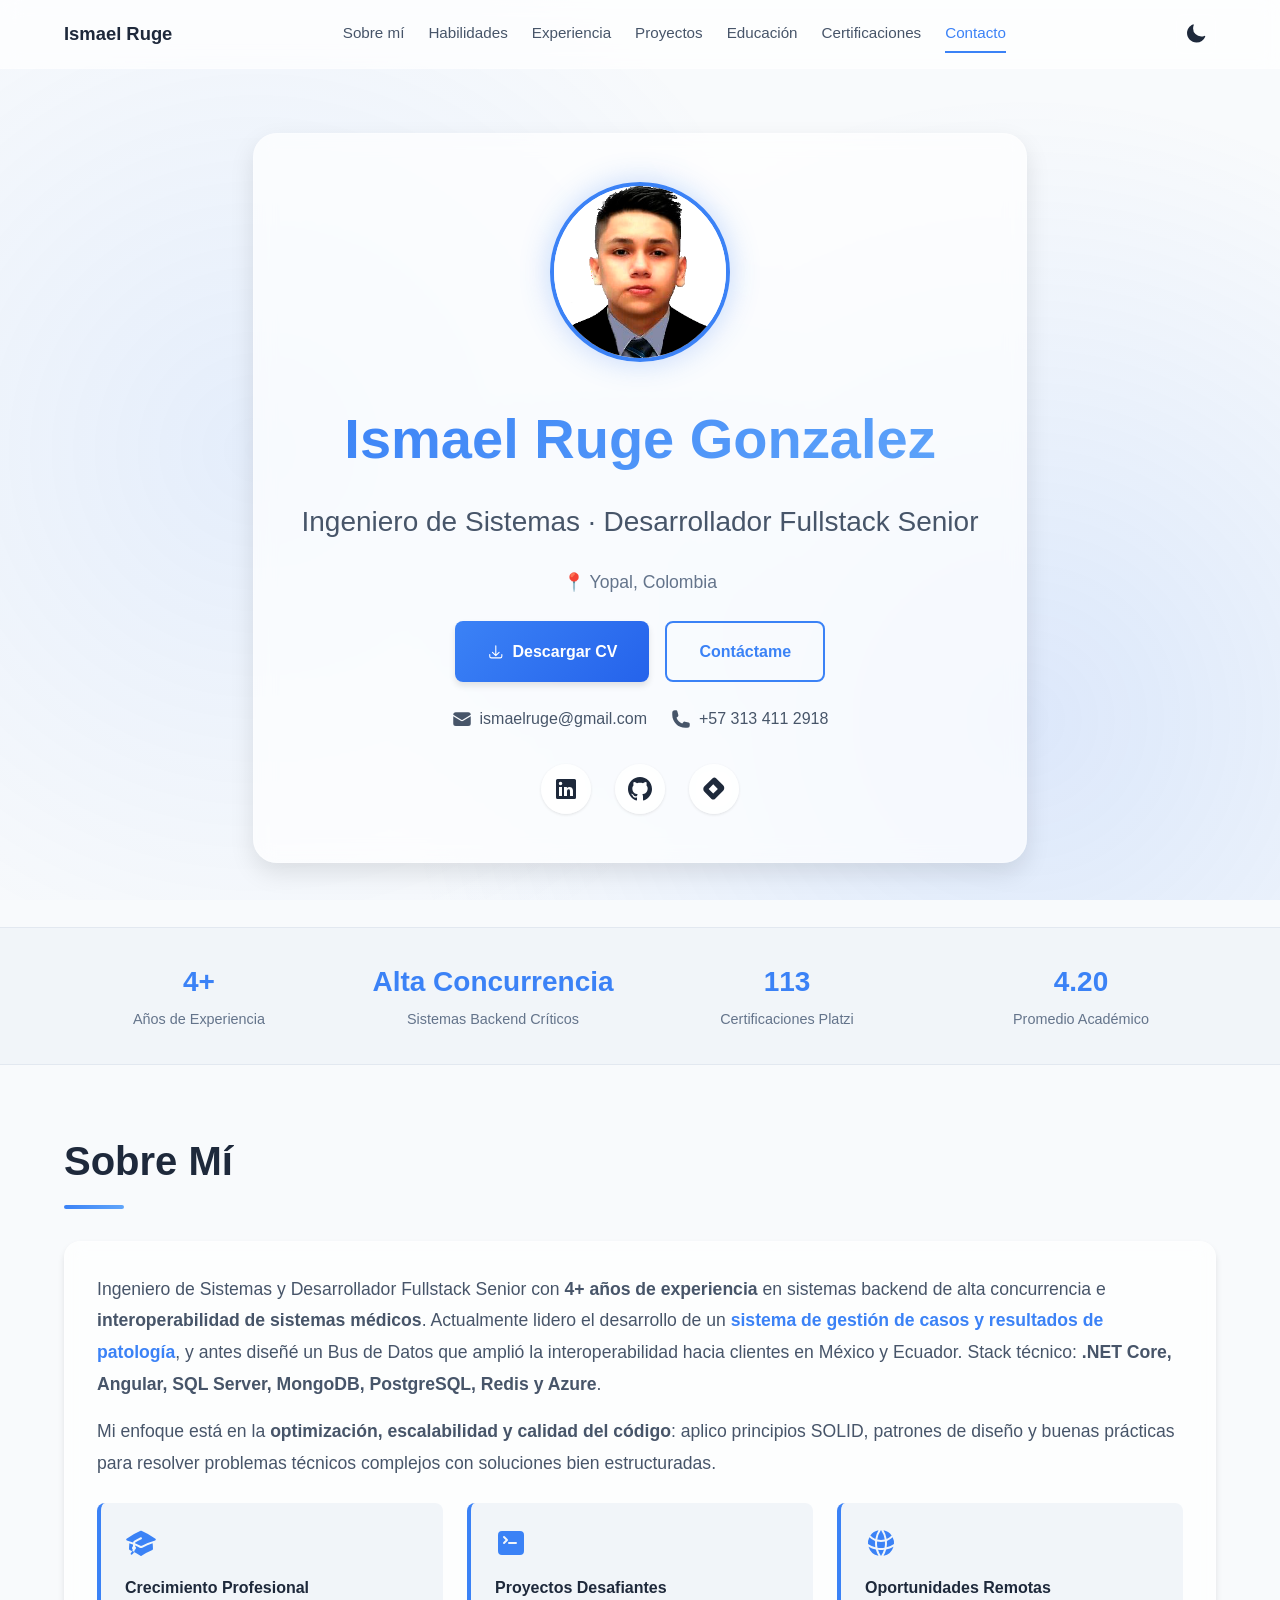
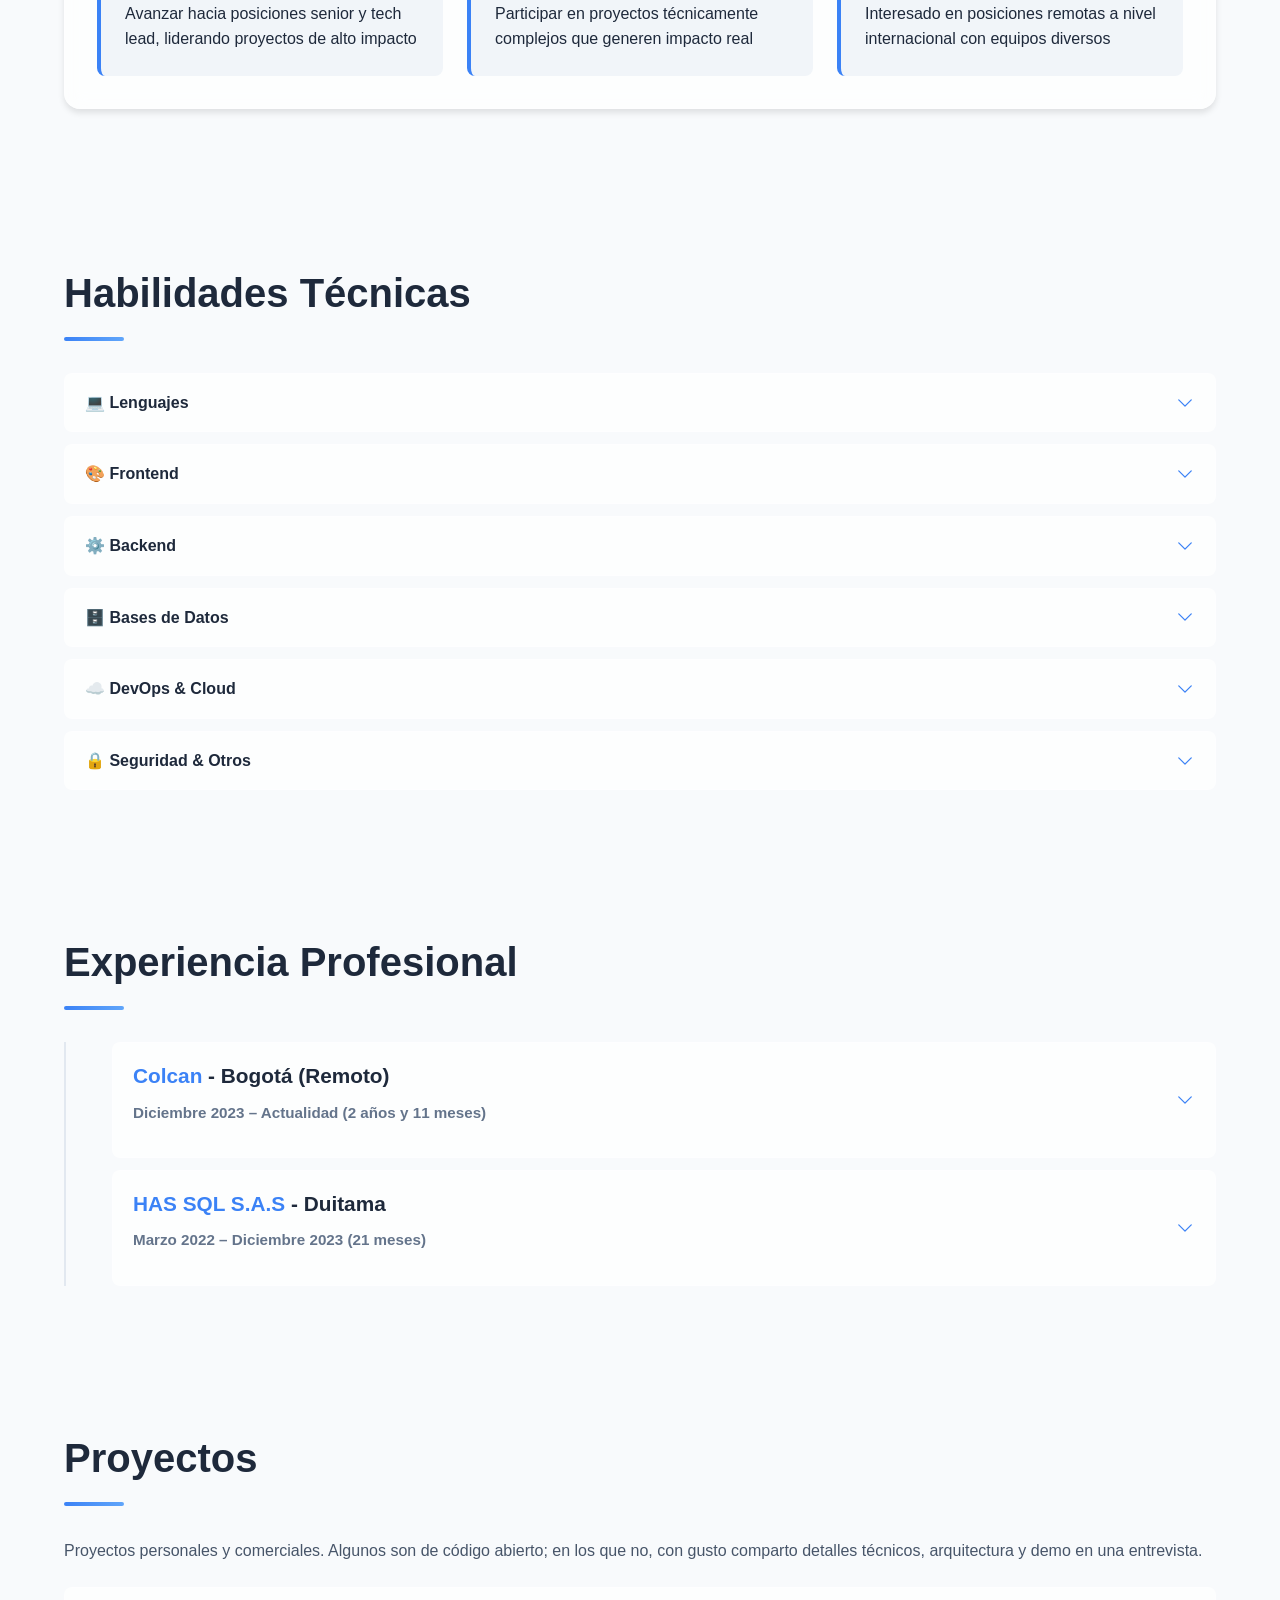
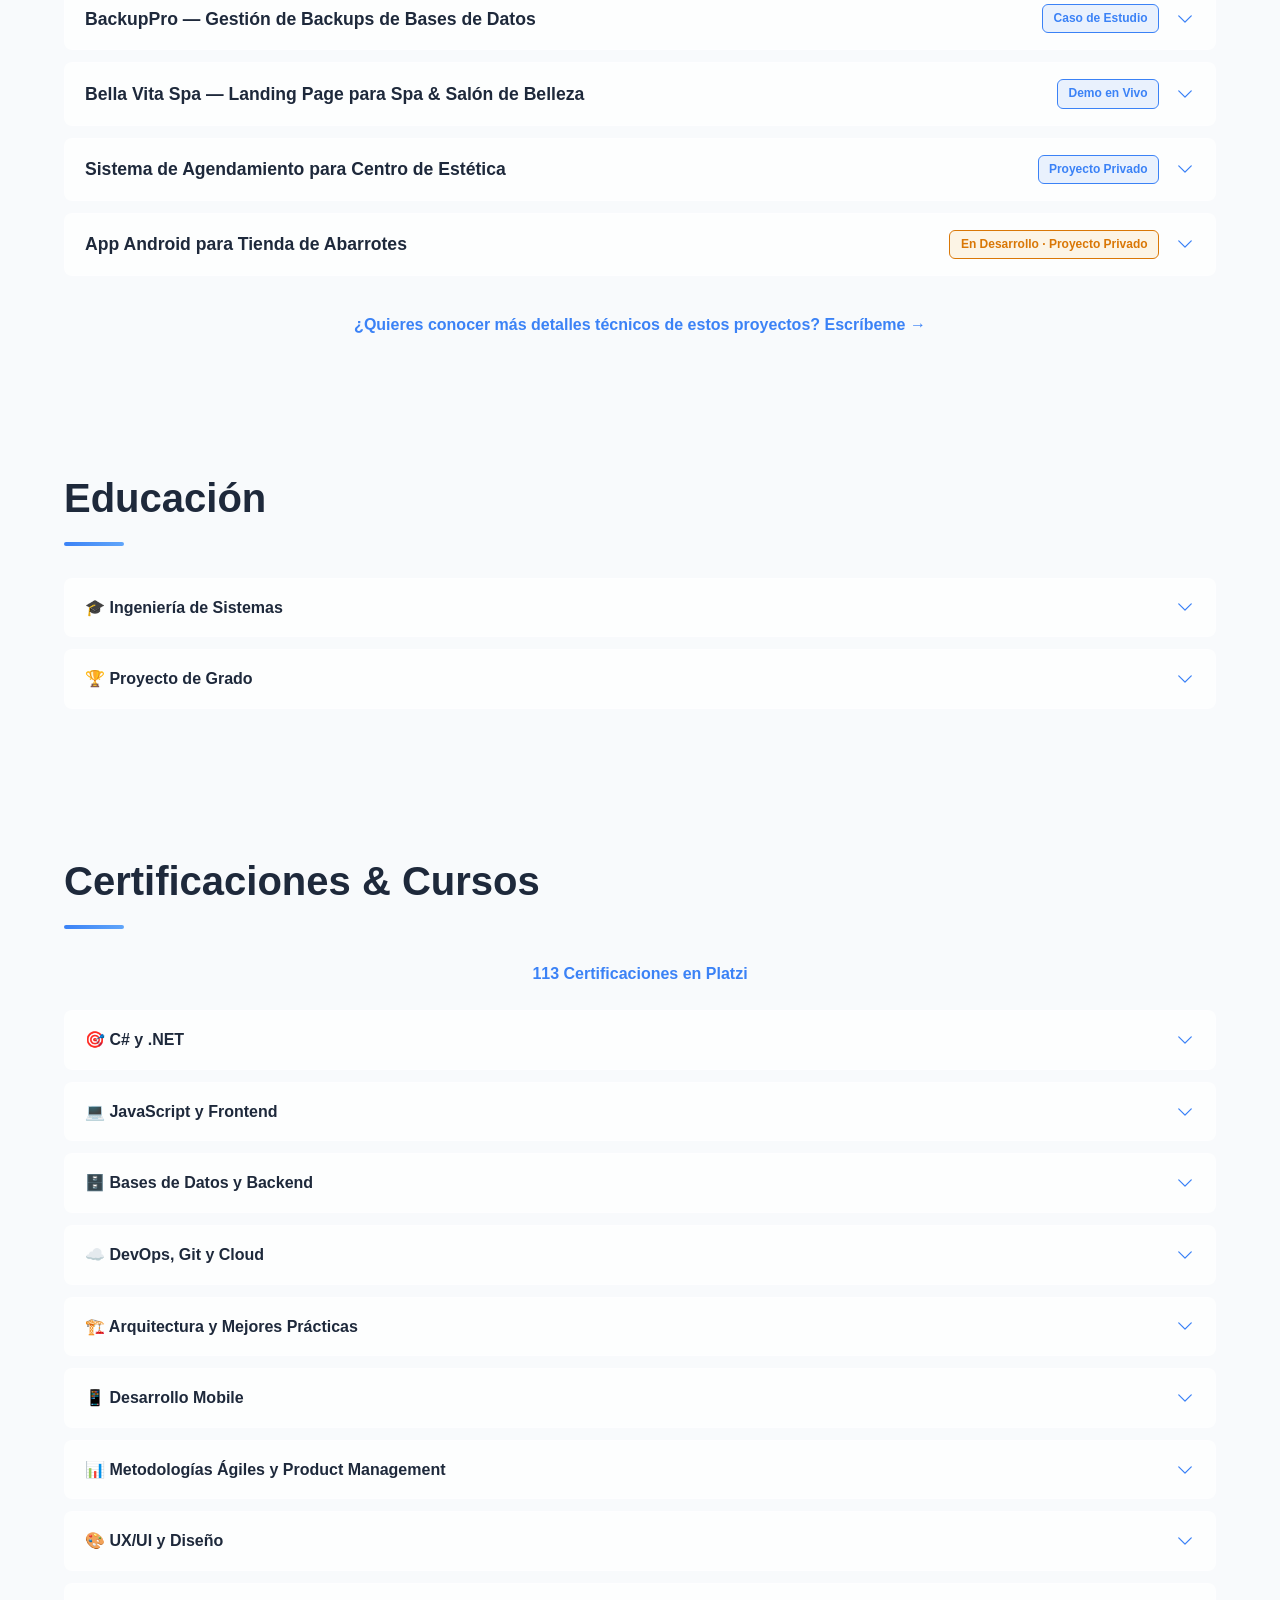
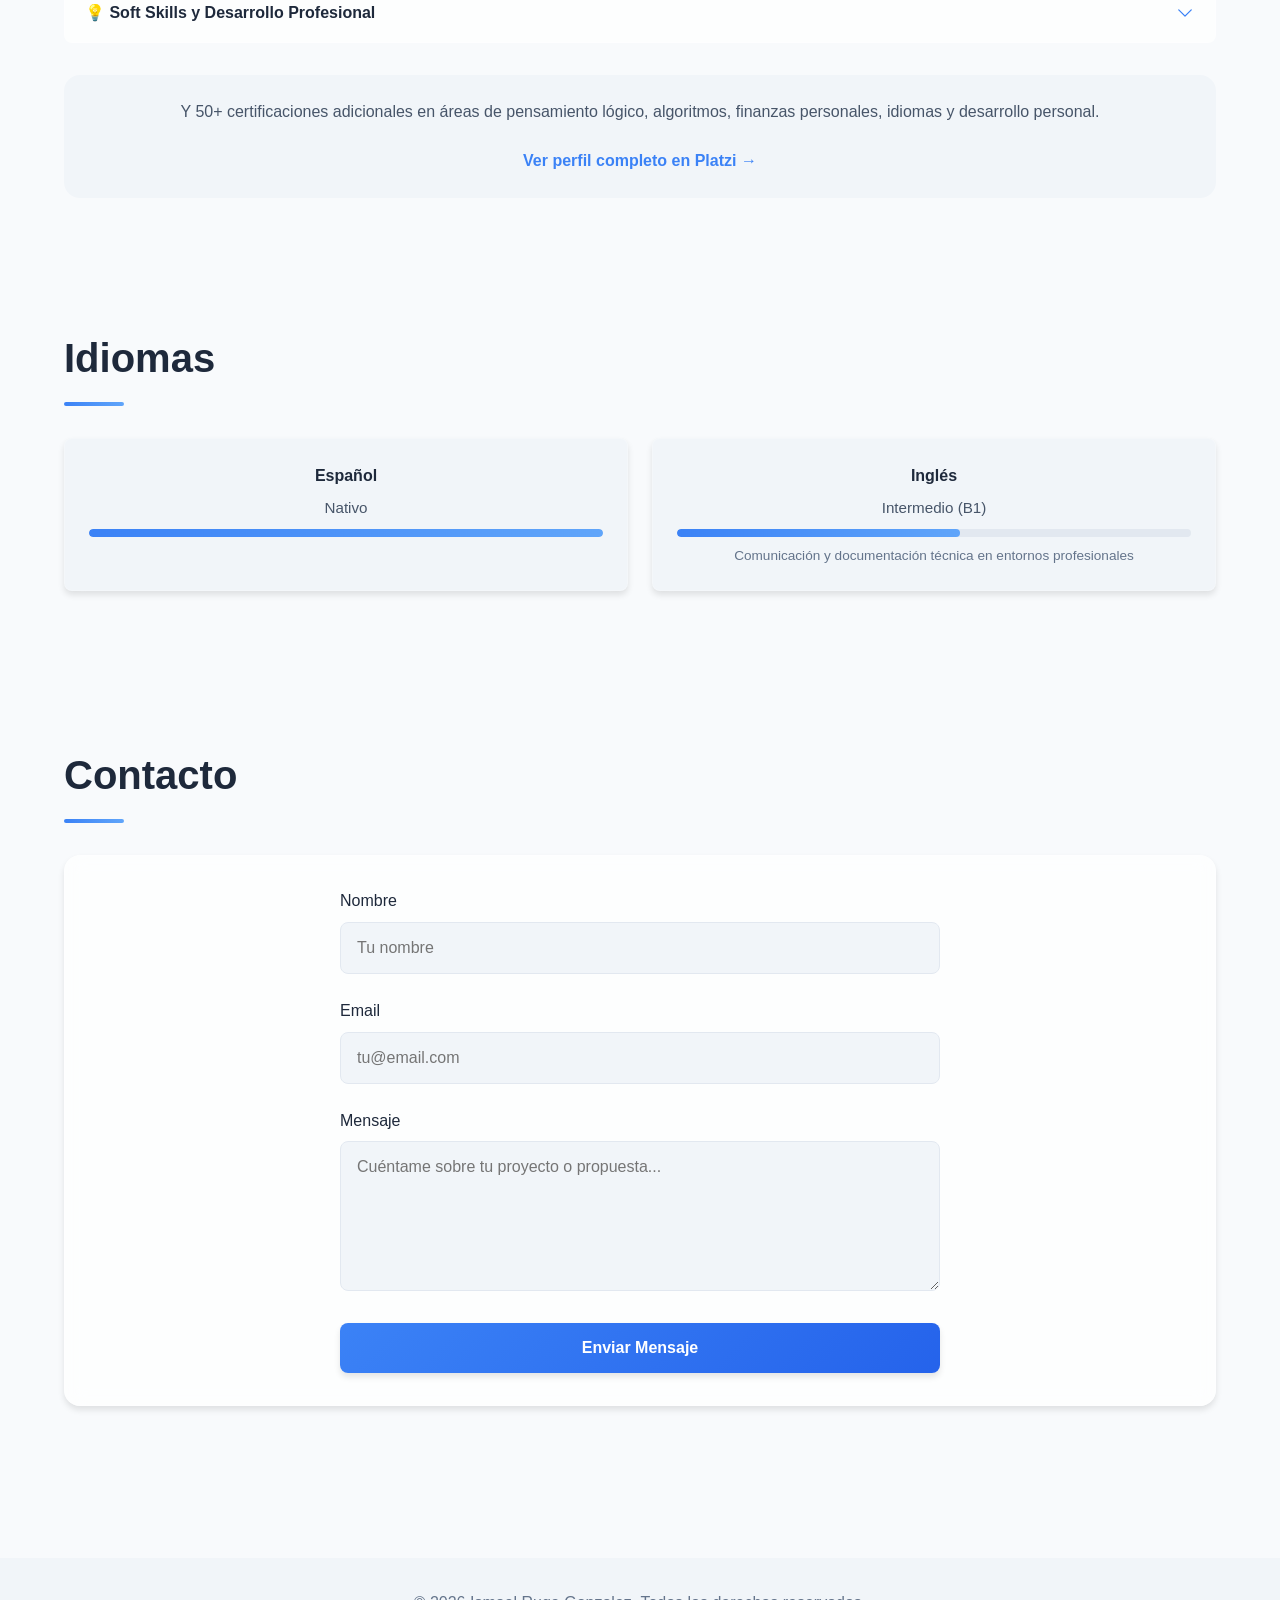
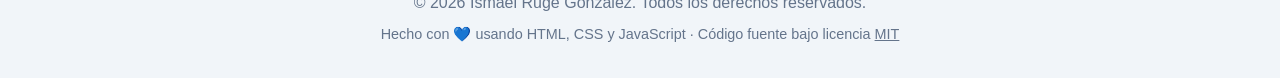
==== index.html @ 21d265a1 "Enlazar BackupPro con su repositorio público y su origen como proyecto de grado Agrega el enlace a c" ====
<!DOCTYPE html>
<html lang="es">
<head>
    <!-- Configuración básica -->
    <meta charset="UTF-8">
    <meta name="viewport" content="width=device-width, initial-scale=1.0">

    <!-- Título y SEO -->
    <title>Ismael Ruge Gonzalez | Ingeniero de Sistemas y Full Stack Senior</title>

    <meta name="description" content="Portafolio de Ismael Ruge Gonzalez, Ingeniero de Sistemas y desarrollador fullstack senior especializado en sistemas backend de alta concurrencia.">
    <meta name="keywords" content="Ismael Ruge, ingeniero de sistemas, desarrollador fullstack senior, backend senior, C#, .NET, Angular, Azure, React, Node.js, programador Colombia, desarrollador remoto">
    <meta name="author" content="Ismael Ruge Gonzalez">
    <meta name="robots" content="index, follow">
    <link rel="canonical" href="https://ismaelruge.github.io/">

    <!-- Open Graph (para redes sociales) -->
    <meta property="og:title" content="Ismael Ruge Gonzalez | Ingeniero de Sistemas y Full Stack Senior">
    <meta property="og:description" content="Portafolio de Ismael Ruge Gonzalez, Ingeniero de Sistemas y desarrollador fullstack senior especializado en sistemas backend de alta concurrencia.">
    <meta property="og:image" content="https://ismaelruge.github.io/assets/Images/Profile.png">
    <meta property="og:url" content="https://ismaelruge.github.io/">
    <meta property="og:type" content="website">
    <meta property="og:locale" content="es_CO">

    <!-- Twitter Card -->
    <meta name="twitter:card" content="summary_large_image">
    <meta name="twitter:title" content="Ismael Ruge Gonzalez | Ingeniero de Sistemas y Full Stack Senior">
    <meta name="twitter:description" content="Portafolio de Ismael Ruge Gonzalez, especializado en sistemas backend de alta concurrencia con .NET, Angular y Azure.">
    <meta name="twitter:image" content="https://ismaelruge.github.io/assets/Images/Profile.png">

    <!-- Favicon -->
    <link rel="icon" href="favicon.svg" type="image/svg+xml">

    <!-- Estilos -->
    <link rel="stylesheet" href="styles.css">

    <!-- Datos estructurados para buscadores -->
    <script type="application/ld+json">
    {
        "@context": "https://schema.org",
        "@type": "Person",
        "name": "Ismael Ruge Gonzalez",
        "jobTitle": "Desarrollador Fullstack Senior",
        "description": "Ingeniero de Sistemas y desarrollador fullstack senior especializado en sistemas backend de alta concurrencia, interoperabilidad de sistemas médicos, .NET, Angular y Azure.",
        "url": "https://ismaelruge.github.io/",
        "image": "https://ismaelruge.github.io/assets/Images/Profile.png",
        "email": "mailto:ismaelruge@gmail.com",
        "telephone": "+57-313-411-2918",
        "address": {
            "@type": "PostalAddress",
            "addressLocality": "Yopal",
            "addressCountry": "CO"
        },
        "alumniOf": {
            "@type": "CollegeOrUniversity",
            "name": "Uniremington"
        },
        "sameAs": [
            "https://www.linkedin.com/in/ismaelruge",
            "https://github.com/ismaelruge",
            "https://platzi.com/p/ismaelruge/"
        ],
        "knowsAbout": ["C#", ".NET Core", "Angular", "Azure", "SQL Server", "MongoDB", "PostgreSQL", "Redis", "JavaScript", "TypeScript", "React", "Node.js"]
    }
    </script>
</head>
<body>
    <a href="#main-content" class="skip-link">Saltar al contenido principal</a>

    <!-- Navegación -->
    <nav class="navbar" id="navbar">
        <div class="nav-container">
            <a href="#hero" class="nav-brand">Ismael Ruge</a>

            <div class="nav-menu" id="nav-menu">
                <a href="#about" class="nav-link">Sobre mí</a>
                <a href="#skills" class="nav-link">Habilidades</a>
                <a href="#experience" class="nav-link">Experiencia</a>
                <a href="#projects" class="nav-link">Proyectos</a>
                <a href="#education" class="nav-link">Educación</a>
                <a href="#certifications" class="nav-link">Certificaciones</a>
                <a href="#contact" class="nav-link">Contacto</a>
            </div>

            <div class="nav-actions">
                <!-- Toggle de Tema Claro/Oscuro -->
                <button id="theme-toggle" class="theme-toggle" aria-label="Cambiar tema">
                    <svg id="sun-icon" xmlns="http://www.w3.org/2000/svg" viewBox="0 0 24 24" fill="currentColor">
                        <path d="M12 2.25a.75.75 0 01.75.75v2.25a.75.75 0 01-1.5 0V3a.75.75 0 01.75-.75zM7.5 12a4.5 4.5 0 119 0 4.5 4.5 0 01-9 0zM18.894 6.166a.75.75 0 00-1.06-1.06l-1.591 1.59a.75.75 0 101.06 1.061l1.591-1.59zM21.75 12a.75.75 0 01-.75.75h-2.25a.75.75 0 010-1.5H21a.75.75 0 01.75.75zM17.834 18.894a.75.75 0 001.06-1.06l-1.59-1.591a.75.75 0 10-1.061 1.06l1.59 1.591zM12 18a.75.75 0 01.75.75V21a.75.75 0 01-1.5 0v-2.25A.75.75 0 0112 18zM7.758 17.303a.75.75 0 00-1.061-1.06l-1.591 1.59a.75.75 0 001.06 1.061l1.591-1.59zM6 12a.75.75 0 01-.75.75H3a.75.75 0 010-1.5h2.25A.75.75 0 016 12zM6.697 7.757a.75.75 0 001.06-1.06l-1.59-1.591a.75.75 0 00-1.061 1.06l1.59 1.591z" />
                    </svg>
                    <svg id="moon-icon" xmlns="http://www.w3.org/2000/svg" viewBox="0 0 24 24" fill="currentColor" style="display: none;">
                        <path fill-rule="evenodd" d="M9.528 1.718a.75.75 0 01.162.819A8.97 8.97 0 009 6a9 9 0 009 9 8.97 8.97 0 003.463-.69.75.75 0 01.981.98 10.503 10.503 0 01-9.694 6.46c-5.799 0-10.5-4.701-10.5-10.5 0-4.368 2.667-8.112 6.46-9.694a.75.75 0 01.818.162z" clip-rule="evenodd" />
                    </svg>
                </button>

                <button id="nav-toggle" class="nav-toggle" aria-label="Abrir menú" aria-expanded="false" aria-controls="nav-menu">
                    <span></span><span></span><span></span>
                </button>
            </div>
        </div>
    </nav>

    <main id="main-content">
    <!-- Hero Section -->
    <section class="hero" id="hero">
        <div class="hero-content">
            <img src="assets/Images/Profile.png" alt="Ismael Ruge Gonzalez" class="profile-image">
            <h1>Ismael Ruge Gonzalez</h1>
            <p class="subtitle">Ingeniero de Sistemas · Desarrollador Fullstack Senior</p>
            <p class="location">📍 Yopal, Colombia</p>

            <div class="hero-cta">
                <a href="assets/CV-IsmaelRuge.pdf" download class="btn btn-primary">
                    <svg xmlns="http://www.w3.org/2000/svg" viewBox="0 0 24 24" fill="currentColor">
                        <path d="M12 3a.75.75 0 01.75.75v11.69l3.22-3.22a.75.75 0 111.06 1.06l-4.5 4.5a.75.75 0 01-1.06 0l-4.5-4.5a.75.75 0 111.06-1.06l3.22 3.22V3.75A.75.75 0 0112 3zM3.75 15a.75.75 0 01.75.75v2.25a1.5 1.5 0 001.5 1.5h12a1.5 1.5 0 001.5-1.5v-2.25a.75.75 0 011.5 0v2.25a3 3 0 01-3 3h-12a3 3 0 01-3-3v-2.25a.75.75 0 01.75-.75z" />
                    </svg>
                    Descargar CV
                </a>
                <a href="#contact" class="btn btn-outline">Contáctame</a>
            </div>

            <div class="contact-info">
                <a href="mailto:ismaelruge@gmail.com" class="contact-item">
                    <svg xmlns="http://www.w3.org/2000/svg" viewBox="0 0 24 24" fill="currentColor">
                        <path d="M1.5 8.67v8.58a3 3 0 003 3h15a3 3 0 003-3V8.67l-8.928 5.493a3 3 0 01-3.144 0L1.5 8.67z" />
                        <path d="M22.5 6.908V6.75a3 3 0 00-3-3h-15a3 3 0 00-3 3v.158l9.714 5.978a1.5 1.5 0 001.572 0L22.5 6.908z" />
                    </svg>
                    ismaelruge@gmail.com
                </a>
                <a href="tel:+573134112918" class="contact-item">
                    <svg xmlns="http://www.w3.org/2000/svg" viewBox="0 0 24 24" fill="currentColor">
                        <path fill-rule="evenodd" d="M1.5 4.5a3 3 0 013-3h1.372c.86 0 1.61.586 1.819 1.42l1.105 4.423a1.875 1.875 0 01-.694 1.955l-1.293.97c-.135.101-.164.249-.126.352a11.285 11.285 0 006.697 6.697c.103.038.25.009.352-.126l.97-1.293a1.875 1.875 0 011.955-.694l4.423 1.105c.834.209 1.42.959 1.42 1.82V19.5a3 3 0 01-3 3h-2.25C8.552 22.5 1.5 15.448 1.5 6.75V4.5z" clip-rule="evenodd" />
                    </svg>
                    +57 313 411 2918
                </a>
            </div>

            <div class="social-links">
                <a href="https://www.linkedin.com/in/ismaelruge" target="_blank" rel="noopener noreferrer" class="social-link" aria-label="LinkedIn">
                    <svg xmlns="http://www.w3.org/2000/svg" viewBox="0 0 24 24" fill="currentColor">
                        <path d="M20.5 2h-17A1.5 1.5 0 002 3.5v17A1.5 1.5 0 003.5 22h17a1.5 1.5 0 001.5-1.5v-17A1.5 1.5 0 0020.5 2zM8 19H5v-9h3zM6.5 8.25A1.75 1.75 0 118.3 6.5a1.78 1.78 0 01-1.8 1.75zM19 19h-3v-4.74c0-1.42-.6-1.93-1.38-1.93A1.74 1.74 0 0013 14.19a.66.66 0 000 .14V19h-3v-9h2.9v1.3a3.11 3.11 0 012.7-1.4c1.55 0 3.36.86 3.36 3.66z"/>
                    </svg>
                </a>
                <a href="https://github.com/ismaelruge" target="_blank" rel="noopener noreferrer" class="social-link" aria-label="GitHub">
                    <svg xmlns="http://www.w3.org/2000/svg" viewBox="0 0 24 24" fill="currentColor">
                        <path d="M12 0c-6.626 0-12 5.373-12 12 0 5.302 3.438 9.8 8.207 11.387.599.111.793-.261.793-.577v-2.234c-3.338.726-4.033-1.416-4.033-1.416-.546-1.387-1.333-1.756-1.333-1.756-1.089-.745.083-.729.083-.729 1.205.084 1.839 1.237 1.839 1.237 1.07 1.834 2.807 1.304 3.492.997.107-.775.418-1.305.762-1.604-2.665-.305-5.467-1.334-5.467-5.931 0-1.311.469-2.381 1.236-3.221-.124-.303-.535-1.524.117-3.176 0 0 1.008-.322 3.301 1.23.957-.266 1.983-.399 3.003-.404 1.02.005 2.047.138 3.006.404 2.291-1.552 3.297-1.23 3.297-1.23.653 1.653.242 2.874.118 3.176.77.84 1.235 1.911 1.235 3.221 0 4.609-2.807 5.624-5.479 5.921.43.372.823 1.102.823 2.222v3.293c0 .319.192.694.801.576 4.765-1.589 8.199-6.086 8.199-11.386 0-6.627-5.373-12-12-12z"/>
                    </svg>
                </a>
                <a href="https://platzi.com/p/ismaelruge/" target="_blank" rel="noopener noreferrer" class="social-link" aria-label="Platzi - 113 Certificaciones">
                    <svg xmlns="http://www.w3.org/2000/svg" viewBox="0 0 24 24" fill="currentColor">
                        <path d="M10.6392 1.127L2.42569 9.34052C0.917267 10.8489 0.917267 13.287 2.42569 14.7954L9.51138 21.8811C9.97552 22.3452 10.6054 22.6045 11.2353 22.6045C11.8651 22.6045 12.495 22.3452 12.9254 21.8811L21.139 13.6675C22.6474 12.1591 22.6474 9.72103 21.139 8.21261L14.0533 1.127C13.1229 0.19656 11.5696 0.19656 10.6392 1.127ZM11.2353 16.5344L6.6308 11.93L11.2353 7.32552L15.8397 11.93L11.2353 16.5344Z"/>
                    </svg>
                </a>
            </div>
        </div>
    </section>

    <!-- Datos Clave -->
    <section class="stats-bar" aria-label="Datos clave">
        <div class="container stats-bar-grid">
            <div class="stat-box">
                <span class="stat-number">4+</span>
                <span class="stat-label">Años de Experiencia</span>
            </div>
            <div class="stat-box">
                <span class="stat-number">Alta Concurrencia</span>
                <span class="stat-label">Sistemas Backend Críticos</span>
            </div>
            <div class="stat-box">
                <span class="stat-number">113</span>
                <span class="stat-label">Certificaciones Platzi</span>
            </div>
            <div class="stat-box">
                <span class="stat-number">4.20</span>
                <span class="stat-label">Promedio Académico</span>
            </div>
        </div>
    </section>

    <div class="container">
        <!-- Sobre Mí / Objetivo -->
        <section id="about">
            <h2 class="section-title">Sobre Mí</h2>
            <div class="card">
                <div class="about-content">
                    <p>
                        Ingeniero de Sistemas y Desarrollador Fullstack Senior con <strong>4+ años de experiencia</strong> en sistemas backend de
                        alta concurrencia e <strong>interoperabilidad de sistemas médicos</strong>. Actualmente lidero el desarrollo de un
                        <strong style="color: var(--primary-color);">sistema de gestión de casos y resultados de patología</strong>, y antes diseñé
                        un Bus de Datos que amplió la interoperabilidad hacia clientes en México y Ecuador.
                        Stack técnico: <strong>.NET Core, Angular, SQL Server, MongoDB, PostgreSQL, Redis y Azure</strong>.
                    </p>
                    <p style="margin-top: 1rem;">
                        Mi enfoque está en la <strong>optimización, escalabilidad y calidad del código</strong>: aplico principios SOLID,
                        patrones de diseño y buenas prácticas para resolver problemas técnicos complejos con soluciones bien estructuradas.
                    </p>
                </div>

                <div class="objectives-grid">
                    <div class="objective-item">
                        <svg xmlns="http://www.w3.org/2000/svg" viewBox="0 0 24 24" fill="currentColor">
                            <path d="M11.7 2.805a.75.75 0 01.6 0A60.65 60.65 0 0122.83 8.72a.75.75 0 01-.231 1.337 49.949 49.949 0 00-9.902 3.912l-.003.002-.34.18a.75.75 0 01-.707 0A50.009 50.009 0 007.5 12.174v-.224c0-.131.067-.248.172-.311a54.614 54.614 0 014.653-2.52.75.75 0 00-.65-1.352 56.129 56.129 0 00-4.78 2.589 1.858 1.858 0 00-.859 1.228 49.803 49.803 0 00-4.634-1.527.75.75 0 01-.231-1.337A60.653 60.653 0 0111.7 2.805z" />
                            <path d="M13.06 15.473a48.45 48.45 0 017.666-3.282c.134 1.414.22 2.843.255 4.285a.75.75 0 01-.46.71 47.878 47.878 0 00-8.105 4.342.75.75 0 01-.832 0 47.877 47.877 0 00-8.104-4.342.75.75 0 01-.461-.71c.035-1.442.121-2.87.255-4.286A48.4 48.4 0 016 13.18v1.27a1.5 1.5 0 00-.14 2.508c-.09.38-.222.753-.397 1.11.452.213.901.434 1.346.661a6.729 6.729 0 00.551-1.608 1.5 1.5 0 00.14-2.67v-.645a48.549 48.549 0 013.44 1.668 2.25 2.25 0 002.12 0z" />
                            <path d="M4.462 19.462c.42-.419.753-.89 1-1.394.453.213.902.434 1.347.661a6.743 6.743 0 01-1.286 1.794.75.75 0 11-1.06-1.06z" />
                        </svg>
                        <h4>Crecimiento Profesional</h4>
                        <p>Avanzar hacia posiciones senior y tech lead, liderando proyectos de alto impacto</p>
                    </div>
                    <div class="objective-item">
                        <svg xmlns="http://www.w3.org/2000/svg" viewBox="0 0 24 24" fill="currentColor">
                            <path fill-rule="evenodd" d="M2.25 6a3 3 0 013-3h13.5a3 3 0 013 3v12a3 3 0 01-3 3H5.25a3 3 0 01-3-3V6zm3.97.97a.75.75 0 011.06 0l2.25 2.25a.75.75 0 010 1.06l-2.25 2.25a.75.75 0 01-1.06-1.06l1.72-1.72-1.72-1.72a.75.75 0 010-1.06zm4.28 4.28a.75.75 0 000 1.5h5.25a.75.75 0 000-1.5H10.5z" clip-rule="evenodd" />
                        </svg>
                        <h4>Proyectos Desafiantes</h4>
                        <p>Participar en proyectos técnicamente complejos que generen impacto real</p>
                    </div>
                    <div class="objective-item">
                        <svg xmlns="http://www.w3.org/2000/svg" viewBox="0 0 24 24" fill="currentColor">
                            <path d="M21.721 12.752a9.711 9.711 0 00-.945-5.003 12.754 12.754 0 01-4.339 2.708 18.991 18.991 0 01-.214 4.772 17.165 17.165 0 005.498-2.477zM14.634 15.55a17.324 17.324 0 00.332-4.647c-.952.227-1.945.347-2.966.347-1.021 0-2.014-.12-2.966-.347a17.515 17.515 0 00.332 4.647 17.385 17.385 0 005.268 0zM9.772 17.119a18.963 18.963 0 004.456 0A17.182 17.182 0 0112 21.724a17.18 17.18 0 01-2.228-4.605zM7.777 15.23a18.87 18.87 0 01-.214-4.774 12.753 12.753 0 01-4.34-2.708 9.711 9.711 0 00-.944 5.004 17.165 17.165 0 005.498 2.477zM21.356 14.752a9.765 9.765 0 01-7.478 6.817 18.64 18.64 0 001.988-4.718 18.627 18.627 0 005.49-2.098zM2.644 14.752c1.682.971 3.53 1.688 5.49 2.099a18.64 18.64 0 001.988 4.718 9.765 9.765 0 01-7.478-6.816zM13.878 2.43a9.755 9.755 0 016.116 3.986 11.267 11.267 0 01-3.746 2.504 18.63 18.63 0 00-2.37-6.49zM12 2.276a17.152 17.152 0 012.805 7.121c-.897.23-1.837.353-2.805.353-.968 0-1.908-.122-2.805-.353A17.151 17.151 0 0112 2.276zM10.122 2.43a18.629 18.629 0 00-2.37 6.49 11.266 11.266 0 01-3.746-2.504 9.754 9.754 0 016.116-3.985z" />
                        </svg>
                        <h4>Oportunidades Remotas</h4>
                        <p>Interesado en posiciones remotas a nivel internacional con equipos diversos</p>
                    </div>
                </div>
            </div>
        </section>

        <!-- Habilidades Técnicas -->
        <section id="skills">
            <h2 class="section-title">Habilidades Técnicas</h2>
            <div class="skills-grid">
                <details class="cert-category skill-category" name="skills-accordion">
                    <summary><span>💻 Lenguajes</span><svg class="cert-chevron" xmlns="http://www.w3.org/2000/svg" viewBox="0 0 24 24" fill="currentColor"><path fill-rule="evenodd" d="M12.53 16.28a.75.75 0 01-1.06 0l-7.5-7.5a.75.75 0 011.06-1.06L12 14.69l6.97-6.97a.75.75 0 111.06 1.06l-7.5 7.5z" clip-rule="evenodd" /></svg></summary>
                    <ul>
                        <li>JavaScript / TypeScript</li>
                        <li>C#</li>
                        <li>SQL</li>
                        <li>PHP</li>
                        <li>HTML5 / CSS3</li>
                        <li>Java / Kotlin</li>
                    </ul>
                </details>

                <details class="cert-category skill-category" name="skills-accordion">
                    <summary><span>🎨 Frontend</span><svg class="cert-chevron" xmlns="http://www.w3.org/2000/svg" viewBox="0 0 24 24" fill="currentColor"><path fill-rule="evenodd" d="M12.53 16.28a.75.75 0 01-1.06 0l-7.5-7.5a.75.75 0 011.06-1.06L12 14.69l6.97-6.97a.75.75 0 111.06 1.06l-7.5 7.5z" clip-rule="evenodd" /></svg></summary>
                    <ul>
                        <li>React</li>
                        <li>Angular</li>
                        <li>Bootstrap</li>
                        <li>Material Design</li>
                        <li>Progressive Web Apps (PWA)</li>
                    </ul>
                </details>

                <details class="cert-category skill-category" name="skills-accordion">
                    <summary><span>⚙️ Backend</span><svg class="cert-chevron" xmlns="http://www.w3.org/2000/svg" viewBox="0 0 24 24" fill="currentColor"><path fill-rule="evenodd" d="M12.53 16.28a.75.75 0 01-1.06 0l-7.5-7.5a.75.75 0 011.06-1.06L12 14.69l6.97-6.97a.75.75 0 111.06 1.06l-7.5 7.5z" clip-rule="evenodd" /></svg></summary>
                    <ul>
                        <li>.NET Core (ASP.NET Core, Web API, MVC)</li>
                        <li>Entity Framework / Dapper</li>
                        <li>Node.js / Express.js</li>
                        <li>SignalR / Socket.io</li>
                        <li>APIs REST y SOAP</li>
                        <li>WebSockets</li>
                        <li>Manejo de concurrencia, locks y background jobs</li>
                    </ul>
                </details>

                <details class="cert-category skill-category" name="skills-accordion">
                    <summary><span>🗄️ Bases de Datos</span><svg class="cert-chevron" xmlns="http://www.w3.org/2000/svg" viewBox="0 0 24 24" fill="currentColor"><path fill-rule="evenodd" d="M12.53 16.28a.75.75 0 01-1.06 0l-7.5-7.5a.75.75 0 011.06-1.06L12 14.69l6.97-6.97a.75.75 0 111.06 1.06l-7.5 7.5z" clip-rule="evenodd" /></svg></summary>
                    <ul>
                        <li>SQL Server</li>
                        <li>PostgreSQL</li>
                        <li>MongoDB</li>
                        <li>Redis (caché)</li>
                        <li>MySQL / MariaDB</li>
                        <li>SQLite</li>
                    </ul>
                </details>

                <details class="cert-category skill-category" name="skills-accordion">
                    <summary><span>☁️ DevOps & Cloud</span><svg class="cert-chevron" xmlns="http://www.w3.org/2000/svg" viewBox="0 0 24 24" fill="currentColor"><path fill-rule="evenodd" d="M12.53 16.28a.75.75 0 01-1.06 0l-7.5-7.5a.75.75 0 011.06-1.06L12 14.69l6.97-6.97a.75.75 0 111.06 1.06l-7.5 7.5z" clip-rule="evenodd" /></svg></summary>
                    <ul>
                        <li>Azure (App Services, Blob Storage, SQL)</li>
                        <li>Azure DevOps</li>
                        <li>Docker</li>
                        <li>IIS</li>
                        <li>CI/CD con GitHub Actions</li>
                    </ul>
                </details>

                <details class="cert-category skill-category" name="skills-accordion">
                    <summary><span>🔒 Seguridad & Otros</span><svg class="cert-chevron" xmlns="http://www.w3.org/2000/svg" viewBox="0 0 24 24" fill="currentColor"><path fill-rule="evenodd" d="M12.53 16.28a.75.75 0 01-1.06 0l-7.5-7.5a.75.75 0 011.06-1.06L12 14.69l6.97-6.97a.75.75 0 111.06 1.06l-7.5 7.5z" clip-rule="evenodd" /></svg></summary>
                    <ul>
                        <li>JWT / OAuth2</li>
                        <li>SHA256 / CORS</li>
                        <li>Arquitectura MVC / Multitenant</li>
                        <li>Git / Jira / SCRUM</li>
                        <li>Swagger/OpenAPI / Postman</li>
                    </ul>
                </details>
            </div>
        </section>

        <!-- Experiencia Profesional -->
        <section id="experience">
            <h2 class="section-title">Experiencia Profesional</h2>

            <div class="timeline">
                <details class="timeline-item cert-category" name="experience-accordion">
                    <summary>
                        <div class="timeline-header">
                            <h4><span class="timeline-company">Colcan</span> - Bogotá (Remoto)</h4>
                            <p class="timeline-date">Diciembre 2023 – Actualidad (<span id="colcan-duration">Calculando...</span>)</p>
                        </div>
                        <svg class="cert-chevron" xmlns="http://www.w3.org/2000/svg" viewBox="0 0 24 24" fill="currentColor"><path fill-rule="evenodd" d="M12.53 16.28a.75.75 0 01-1.06 0l-7.5-7.5a.75.75 0 011.06-1.06L12 14.69l6.97-6.97a.75.75 0 111.06 1.06l-7.5 7.5z" clip-rule="evenodd" /></svg>
                    </summary>
                    <div class="timeline-panel">
                    <p style="font-weight: 600; color: var(--primary-color); margin-bottom: 0.5rem;">Desarrollador Senior Backend / Fullstack</p>

                    <div style="background: var(--bg-tertiary); padding: 1rem; border-radius: var(--radius-md); margin-bottom: 1rem; border-left: 4px solid var(--primary-color);">
                        <p style="font-weight: 600; color: var(--text-primary); margin-bottom: 0.5rem;">🚀 Logro Principal:</p>
                        <p style="color: var(--text-secondary);">
                            Lidero actualmente el desarrollo de un <strong style="color: var(--primary-color);">sistema de gestión de casos y resultados
                            de patología</strong>, con arquitecturas backend de alta concurrencia, mecanismos de caché, control de concurrencia y
                            reintentos que garantizan estabilidad en producción.
                        </p>
                    </div>

                    <div class="timeline-description">
                        <p style="font-weight: 600; color: var(--text-primary); margin-bottom: 0.75rem;">Responsabilidades y Logros Técnicos:</p>
                        <ul>
                            <li><strong>Interoperabilidad médica:</strong> Desarrollo de sistema de integración entre múltiples dispositivos médicos (analizadores clínicos), gestionando homologaciones, validaciones e interpretación de resultados</li>
                            <li><strong>Liderazgo de proyecto actual:</strong> Lidero el desarrollo de un sistema de gestión de casos y resultados de patología, a cargo de las decisiones técnicas y la coordinación del equipo</li>
                            <li><strong>Bus de Datos genérico (entregado):</strong> Diseño y desarrollo de un Bus de Datos para la integración de múltiples APIs externas, que facilitó la interoperabilidad con clientes nacionales e internacionales (México y Ecuador)</li>
                            <li><strong>Arquitectura de alta concurrencia:</strong> Implementación de servicios capaces de manejar grandes picos de eventos por segundo, manteniendo estabilidad y consistencia</li>
                            <li><strong>Liderazgo técnico:</strong> Coordinación de hasta 3 desarrolladores, revisión de código (code review) y aprobación de Pull Requests</li>
                            <li><strong>Optimización de procesos críticos:</strong> Reducción de tiempos de ejecución de minutos a segundos mediante reingeniería de procesos backend</li>
                            <li><strong>Resiliencia y control:</strong> Mecanismos de reintento, control de errores, concurrencia, locks y caché con Redis</li>
                            <li><strong>Bases de datos:</strong> Diseño y optimización avanzada en SQL Server, MongoDB y PostgreSQL (índices, pipelines, consultas complejas)</li>
                            <li><strong>Observabilidad:</strong> Logs centralizados y monitoreo mediante Azure Blob Storage y bases de datos NoSQL</li>
                            <li><strong>Disponibilidad on-call:</strong> Atención de incidentes críticos en producción</li>
                        </ul>
                    </div>

                    <div style="margin-top: 1rem; padding: 0.75rem; background: rgba(59, 130, 246, 0.05); border-radius: var(--radius-sm); border: 1px solid rgba(59, 130, 246, 0.2);">
                        <p style="font-size: 0.9rem; color: var(--text-secondary); margin: 0;">
                            <strong style="color: var(--primary-color);">Impacto:</strong> Reducción de tiempos de procesamiento de minutos a segundos,
                            arquitectura backend estable bajo alta concurrencia y expansión de la interoperabilidad hacia clientes internacionales
                            (México y Ecuador).
                        </p>
                    </div>

                    <div class="timeline-skills">
                        <span class="skill-tag">Angular</span>
                        <span class="skill-tag">.NET Core</span>
                        <span class="skill-tag">SQL Server</span>
                        <span class="skill-tag">MongoDB</span>
                        <span class="skill-tag">PostgreSQL</span>
                        <span class="skill-tag">Redis</span>
                        <span class="skill-tag">APIs REST</span>
                        <span class="skill-tag">SignalR</span>
                        <span class="skill-tag">Sistemas de Patología</span>
                        <span class="skill-tag">Bus de Datos</span>
                        <span class="skill-tag">Alta Concurrencia</span>
                        <span class="skill-tag">Code Review</span>
                        <span class="skill-tag">Liderazgo</span>
                    </div>
                    </div>
                </details>

                <details class="timeline-item cert-category" name="experience-accordion">
                    <summary>
                        <div class="timeline-header">
                            <h4><span class="timeline-company">HAS SQL S.A.S</span> - Duitama</h4>
                            <p class="timeline-date">Marzo 2022 – Diciembre 2023 (21 meses)</p>
                        </div>
                        <svg class="cert-chevron" xmlns="http://www.w3.org/2000/svg" viewBox="0 0 24 24" fill="currentColor"><path fill-rule="evenodd" d="M12.53 16.28a.75.75 0 01-1.06 0l-7.5-7.5a.75.75 0 011.06-1.06L12 14.69l6.97-6.97a.75.75 0 111.06 1.06l-7.5 7.5z" clip-rule="evenodd" /></svg>
                    </summary>
                    <div class="timeline-panel">
                    <p style="font-weight: 600; color: var(--primary-color); margin-bottom: 0.5rem;">Desarrollador Backend / Fullstack</p>
                    <div class="timeline-description">
                        <ul>
                            <li>Desarrollo de sistemas empresariales desde cero y evolución de plataformas existentes</li>
                            <li><strong>Migración de sistemas legados:</strong> Migración completa de sistemas heredados (VB / Access 2000 / PHP legacy) a .NET Core MVC</li>
                            <li>Diseño y administración de bases de datos SQL Server desde cero para sistemas legales, presupuestales y de nómina</li>
                            <li>Desarrollo del software principal de gestión de soporte técnico, actualmente en uso productivo</li>
                            <li>Integración con pasarelas de pago, bancos y sistemas externos</li>
                            <li>Gestión de despliegues, servidores y bases de datos de clientes</li>
                            <li>Implementación de validaciones, licenciamiento, auditoría y copias de seguridad automatizadas</li>
                            <li><strong>Resolución de incidentes críticos</strong>, incluyendo recuperación de datos tras un ataque al servidor</li>
                            <li>Liderazgo y mentoría de un desarrollador junior</li>
                        </ul>
                    </div>
                    <div class="timeline-skills">
                        <span class="skill-tag">HTML/CSS/JS</span>
                        <span class="skill-tag">.NET Core MVC</span>
                        <span class="skill-tag">Bootstrap</span>
                        <span class="skill-tag">SQL Server</span>
                        <span class="skill-tag">JWT</span>
                        <span class="skill-tag">IIS</span>
                        <span class="skill-tag">APIs REST</span>
                        <span class="skill-tag">Migración de Legados</span>
                        <span class="skill-tag">Mentoría</span>
                    </div>
                    </div>
                </details>
            </div>
        </section>

        <!-- Proyectos -->
        <section id="projects">
            <h2 class="section-title">Proyectos</h2>
            <p style="color: var(--text-secondary); margin-bottom: 1.5rem;">
                Proyectos personales y comerciales. Algunos son de código abierto; en los que no, con gusto comparto
                detalles técnicos, arquitectura y demo en una entrevista.
            </p>

            <div class="projects-grid">
                <details class="cert-category project-card" name="projects-accordion">
                    <summary>
                        <span class="project-header">
                            <h4>BackupPro — Gestión de Backups de Bases de Datos</h4>
                            <span class="project-badge">Caso de Estudio</span>
                        </span>
                        <svg class="cert-chevron" xmlns="http://www.w3.org/2000/svg" viewBox="0 0 24 24" fill="currentColor"><path fill-rule="evenodd" d="M12.53 16.28a.75.75 0 01-1.06 0l-7.5-7.5a.75.75 0 011.06-1.06L12 14.69l6.97-6.97a.75.75 0 111.06 1.06l-7.5 7.5z" clip-rule="evenodd" /></svg>
                    </summary>
                    <div class="project-panel">
                        <a href="proyectos/backuppro.html">
                            <img src="assets/Images/projects/backuppro/dashboard.jpg" alt="Panel principal de BackupPro" style="width: 100%; border-radius: var(--radius-md); box-shadow: var(--shadow-md);" loading="lazy">
                        </a>
                        <p class="project-description">
                            Aplicación ASP.NET Core MVC (.NET 10) para programar y gestionar backups de bases de datos
                            hacia múltiples destinos de almacenamiento: 7 motores de BD (SQL Server, MySQL, MariaDB,
                            PostgreSQL, MongoDB, SQLite, Oracle) y 7 destinos (local, FTP, SFTP, Azure Blob, Amazon S3,
                            Google Drive, OneDrive). Incluye programación automática de tareas, retención y
                            restauración con auditoría, cifrado de credenciales (Argon2id + AES-256-GCM) y 88 pruebas
                            automatizadas. Nació como mi <strong>proyecto de grado</strong> y desde entonces lo he
                            seguido evolucionando. Validé la compilación, la suite de pruebas y un flujo de backup
                            real de punta a punta antes de publicar este caso de estudio.
                        </p>
                        <div class="project-tags">
                            <span class="skill-tag">.NET Core / ASP.NET Core MVC</span>
                            <span class="skill-tag">Entity Framework Core</span>
                            <span class="skill-tag">ASP.NET Identity</span>
                            <span class="skill-tag">xUnit / Moq</span>
                            <span class="skill-tag">Cifrado AES-256-GCM</span>
                            <span class="skill-tag">GitHub Actions (CI)</span>
                            <span class="skill-tag">Código Abierto</span>
                        </div>
                        <div class="case-links">
                            <a href="proyectos/backuppro.html" class="btn">Ver caso de estudio →</a>
                            <a href="https://github.com/ismaelruge/BackupPro" target="_blank" rel="noopener noreferrer" class="btn btn-outline">Ver código fuente ↗</a>
                        </div>
                    </div>
                </details>

                <details class="cert-category project-card" name="projects-accordion">
                    <summary>
                        <span class="project-header">
                            <h4>Bella Vita Spa — Landing Page para Spa &amp; Salón de Belleza</h4>
                            <span class="project-badge">Demo en Vivo</span>
                        </span>
                        <svg class="cert-chevron" xmlns="http://www.w3.org/2000/svg" viewBox="0 0 24 24" fill="currentColor"><path fill-rule="evenodd" d="M12.53 16.28a.75.75 0 01-1.06 0l-7.5-7.5a.75.75 0 011.06-1.06L12 14.69l6.97-6.97a.75.75 0 111.06 1.06l-7.5 7.5z" clip-rule="evenodd" /></svg>
                    </summary>
                    <div class="project-panel">
                        <a href="proyectos/demo-spa.html">
                            <img src="assets/Images/projects/demo-spa/hero-desktop.jpg" alt="Landing page de Bella Vita Spa" style="width: 100%; border-radius: var(--radius-md); box-shadow: var(--shadow-md);" loading="lazy">
                        </a>
                        <p class="project-description">
                            Landing page de demostración 100% personalizada para un spa/salón de belleza, desarrollada para
                            RugeDev como muestra comercial de diseño web. Mobile-first, animaciones al hacer scroll, SEO
                            técnico completo (schema.org, Open Graph, sitemap) y despliegue continuo en Azure Static Web
                            Apps con GitHub Actions.
                        </p>
                        <div class="project-tags">
                            <span class="skill-tag">HTML5</span>
                            <span class="skill-tag">CSS3</span>
                            <span class="skill-tag">JavaScript Vanilla</span>
                            <span class="skill-tag">Responsive</span>
                            <span class="skill-tag">SEO</span>
                            <span class="skill-tag">Azure Static Web Apps</span>
                            <span class="skill-tag">CI/CD</span>
                        </div>
                        <div class="case-links">
                            <a href="proyectos/demo-spa.html" class="btn">Ver caso de estudio →</a>
                            <a href="https://proud-wave-0eb537b0f.azurestaticapps.net/" target="_blank" rel="noopener noreferrer" class="btn btn-outline">Demo en vivo ↗</a>
                        </div>
                    </div>
                </details>

                <details class="cert-category project-card" name="projects-accordion">
                    <summary>
                        <span class="project-header">
                            <h4>Sistema de Agendamiento para Centro de Estética</h4>
                            <span class="project-badge">Proyecto Privado</span>
                        </span>
                        <svg class="cert-chevron" xmlns="http://www.w3.org/2000/svg" viewBox="0 0 24 24" fill="currentColor"><path fill-rule="evenodd" d="M12.53 16.28a.75.75 0 01-1.06 0l-7.5-7.5a.75.75 0 011.06-1.06L12 14.69l6.97-6.97a.75.75 0 111.06 1.06l-7.5 7.5z" clip-rule="evenodd" /></svg>
                    </summary>
                    <div class="project-panel">
                        <p class="project-description">
                            Aplicación web para la gestión integral de citas, clientes y servicios de un centro de estética:
                            agenda en tiempo real, historial de clientes, control de servicios y notificaciones automáticas
                            para reducir inasistencias.
                        </p>
                        <div class="project-tags">
                            <span class="skill-tag">Gestión de Citas</span>
                            <span class="skill-tag">Backend</span>
                            <span class="skill-tag">Frontend</span>
                            <span class="skill-tag">Base de Datos</span>
                        </div>
                    </div>
                </details>

                <details class="cert-category project-card" name="projects-accordion">
                    <summary>
                        <span class="project-header">
                            <h4>App Android para Tienda de Abarrotes</h4>
                            <span class="project-badge project-badge-progress">En Desarrollo · Proyecto Privado</span>
                        </span>
                        <svg class="cert-chevron" xmlns="http://www.w3.org/2000/svg" viewBox="0 0 24 24" fill="currentColor"><path fill-rule="evenodd" d="M12.53 16.28a.75.75 0 01-1.06 0l-7.5-7.5a.75.75 0 011.06-1.06L12 14.69l6.97-6.97a.75.75 0 111.06 1.06l-7.5 7.5z" clip-rule="evenodd" /></svg>
                    </summary>
                    <div class="project-panel">
                        <p class="project-description">
                            Aplicación móvil para digitalizar el inventario y las ventas de una tienda de abarrotes:
                            reconocimiento óptico de caracteres (OCR) para registrar productos, escaneo de código de barras
                            para agilizar el punto de venta y dictado por voz para registrar pedidos manos-libres.
                        </p>
                        <div class="project-tags">
                            <span class="skill-tag">Android</span>
                            <span class="skill-tag">Kotlin</span>
                            <span class="skill-tag">OCR</span>
                            <span class="skill-tag">Código de Barras</span>
                            <span class="skill-tag">Reconocimiento de Voz</span>
                        </div>
                    </div>
                </details>
            </div>

            <p style="text-align: center; margin-top: 1.5rem;">
                <a href="#contact" style="color: var(--primary-color); font-weight: 600; text-decoration: none;">
                    ¿Quieres conocer más detalles técnicos de estos proyectos? Escríbeme →
                </a>
            </p>
        </section>

        <!-- Educación -->
        <section id="education">
            <h2 class="section-title">Educación</h2>

            <details class="cert-category" name="education-accordion">
                <summary><span>🎓 Ingeniería de Sistemas</span><svg class="cert-chevron" xmlns="http://www.w3.org/2000/svg" viewBox="0 0 24 24" fill="currentColor"><path fill-rule="evenodd" d="M12.53 16.28a.75.75 0 01-1.06 0l-7.5-7.5a.75.75 0 011.06-1.06L12 14.69l6.97-6.97a.75.75 0 111.06 1.06l-7.5 7.5z" clip-rule="evenodd" /></svg></summary>
                <div class="education-panel">
                    <div style="display: flex; justify-content: space-between; align-items: start; flex-wrap: wrap; gap: 1rem; margin-bottom: 1rem;">
                        <div>
                            <p style="font-weight: 600; margin-bottom: 0.5rem;">Corporación Universitaria Remington (Uniremington)</p>
                            <p style="color: var(--text-muted);">Virtual, Colombia • Graduado</p>
                        </div>
                        <div style="text-align: right;">
                            <div style="background: var(--bg-tertiary); padding: 0.75rem 1rem; border-radius: var(--radius-md); border-left: 4px solid var(--primary-color);">
                                <p style="font-size: 2rem; font-weight: 700; color: var(--primary-color); line-height: 1;">4.20</p>
                                <p style="font-size: 0.85rem; color: var(--text-muted); margin-top: 0.25rem;">Promedio Acumulado</p>
                            </div>
                        </div>
                    </div>

                    <div style="display: grid; grid-template-columns: repeat(auto-fit, minmax(140px, 1fr)); gap: 1rem; margin: 1.5rem 0; padding: 1rem; background: var(--bg-tertiary); border-radius: var(--radius-md);">
                        <div style="text-align: center;">
                            <p style="font-size: 1.5rem; font-weight: 700; color: var(--primary-color);">100%</p>
                            <p style="font-size: 0.85rem; color: var(--text-muted);">Carrera Completada</p>
                        </div>
                        <div style="text-align: center;">
                            <p style="font-size: 1.5rem; font-weight: 700; color: var(--primary-color);">145/145</p>
                            <p style="font-size: 0.85rem; color: var(--text-muted);">Créditos</p>
                        </div>
                        <div style="text-align: center;">
                            <p style="font-size: 1.5rem; font-weight: 700; color: var(--primary-color);">Aprobado</p>
                            <p style="font-size: 0.85rem; color: var(--text-muted);">Proyecto de Grado</p>
                        </div>
                        <div style="text-align: center;">
                            <p style="font-size: 1.5rem; font-weight: 700; color: var(--primary-color);">🎓</p>
                            <p style="font-size: 0.85rem; color: var(--text-muted);">Graduado</p>
                        </div>
                    </div>

                    <div style="margin-top: 1.5rem;">
                        <h5 style="color: var(--text-primary); margin-bottom: 0.75rem; font-size: 1.1rem;">Áreas de Especialización</h5>
                        <div style="display: grid; grid-template-columns: repeat(auto-fit, minmax(250px, 1fr)); gap: 0.75rem;">
                            <div style="padding: 0.75rem; background: var(--bg-secondary); border-radius: var(--radius-sm); border-left: 3px solid var(--primary-color);">
                                <p style="font-weight: 600; color: var(--text-primary); margin-bottom: 0.25rem;">💾 Bases de Datos</p>
                                <p style="font-size: 0.85rem; color: var(--text-muted);">Bases de Datos I y II, SQL Server</p>
                            </div>
                            <div style="padding: 0.75rem; background: var(--bg-secondary); border-radius: var(--radius-sm); border-left: 3px solid var(--primary-color);">
                                <p style="font-weight: 600; color: var(--text-primary); margin-bottom: 0.25rem;">🏗️ Ingeniería de Software</p>
                                <p style="font-size: 0.85rem; color: var(--text-muted);">Desarrollo y arquitectura de software</p>
                            </div>
                            <div style="padding: 0.75rem; background: var(--bg-secondary); border-radius: var(--radius-sm); border-left: 3px solid var(--primary-color);">
                                <p style="font-weight: 600; color: var(--text-primary); margin-bottom: 0.25rem;">💻 Programación Avanzada</p>
                                <p style="font-size: 0.85rem; color: var(--text-muted);">Lenguajes de programación y algoritmos</p>
                            </div>
                            <div style="padding: 0.75rem; background: var(--bg-secondary); border-radius: var(--radius-sm); border-left: 3px solid var(--primary-color);">
                                <p style="font-weight: 600; color: var(--text-primary); margin-bottom: 0.25rem;">🌐 Redes y Comunicaciones</p>
                                <p style="font-size: 0.85rem; color: var(--text-muted);">Sistemas operativos y arquitectura digital</p>
                            </div>
                        </div>
                    </div>

                    <div style="margin-top: 1.5rem; padding: 1rem; background: linear-gradient(135deg, rgba(59, 130, 246, 0.1), rgba(59, 130, 246, 0.05)); border-radius: var(--radius-md); border: 1px solid rgba(59, 130, 246, 0.2);">
                        <p style="color: var(--text-secondary); line-height: 1.6;">
                            <strong style="color: var(--primary-color);">Formación integral</strong> en desarrollo de software, arquitectura de sistemas,
                            bases de datos, redes, seguridad informática y metodologías ágiles. Énfasis en desarrollo web,
                            programación avanzada y proyectos de ingeniería.
                        </p>
                    </div>
                </div>
            </details>

            <details class="cert-category" name="education-accordion">
                <summary><span>🏆 Proyecto de Grado</span><svg class="cert-chevron" xmlns="http://www.w3.org/2000/svg" viewBox="0 0 24 24" fill="currentColor"><path fill-rule="evenodd" d="M12.53 16.28a.75.75 0 01-1.06 0l-7.5-7.5a.75.75 0 011.06-1.06L12 14.69l6.97-6.97a.75.75 0 111.06 1.06l-7.5 7.5z" clip-rule="evenodd" /></svg></summary>
                <div class="education-panel">
                    <div style="background: var(--bg-tertiary); padding: 1.25rem; border-radius: var(--radius-md); border-left: 4px solid var(--primary-color);">
                        <div style="display: flex; justify-content: space-between; align-items: start; flex-wrap: wrap; gap: 1rem; margin-bottom: 1rem;">
                            <div style="flex: 1; min-width: 250px;">
                                <h6 style="color: var(--primary-color); font-size: 1.1rem; font-weight: 700; margin-bottom: 0.5rem;">
                                    Software de Creación de Copias de Seguridad Automáticas
                                </h6>
                                <p style="color: var(--text-secondary); font-size: 0.95rem; line-height: 1.6; margin-bottom: 1rem;">
                                    Sistema automatizado de respaldo con integración a múltiples plataformas de almacenamiento en la nube,
                                    diseñado para garantizar la integridad y disponibilidad de datos críticos.
                                </p>
                                <p style="color: var(--text-secondary); font-size: 0.95rem; line-height: 1.6; margin-bottom: 1rem;">
                                    Este proyecto no se quedó en la entrega académica: lo seguí evolucionando y hoy es
                                    <strong style="color: var(--primary-color);">BackupPro</strong>, con muchos más motores de
                                    base de datos y destinos de almacenamiento, cifrado de credenciales y pruebas automatizadas.
                                    Ver <a href="proyectos/backuppro.html" style="color: var(--primary-color); font-weight: 600;">caso de estudio</a>.
                                </p>
                            </div>
                            <div style="background: rgba(59, 130, 246, 0.1); padding: 0.75rem 1rem; border-radius: var(--radius-sm); text-align: center; border: 1px solid rgba(59, 130, 246, 0.3);">
                                <p style="font-weight: 700; color: var(--primary-color); font-size: 0.9rem; margin-bottom: 0.25rem;">APROBADO</p>
                                <p style="font-size: 0.8rem; color: var(--text-muted);">Publicado</p>
                            </div>
                        </div>

                        <div style="margin-bottom: 1rem;">
                            <p style="font-weight: 600; color: var(--text-primary); margin-bottom: 0.5rem; font-size: 0.95rem;">Características Técnicas:</p>
                            <ul style="list-style: none; padding-left: 0; display: grid; grid-template-columns: repeat(auto-fit, minmax(280px, 1fr)); gap: 0.5rem;">
                                <li style="padding: 0.5rem 0; color: var(--text-secondary); display: flex; align-items: center; gap: 0.5rem;">
                                    <span style="color: var(--primary-color);">▹</span>
                                    <strong>Google Drive:</strong> Integración con API de Google
                                </li>
                                <li style="padding: 0.5rem 0; color: var(--text-secondary); display: flex; align-items: center; gap: 0.5rem;">
                                    <span style="color: var(--primary-color);">▹</span>
                                    <strong>OneDrive:</strong> Sincronización con Microsoft Cloud
                                </li>
                                <li style="padding: 0.5rem 0; color: var(--text-secondary); display: flex; align-items: center; gap: 0.5rem;">
                                    <span style="color: var(--primary-color);">▹</span>
                                    <strong>Azure Blob Storage:</strong> Almacenamiento en nube empresarial
                                </li>
                                <li style="padding: 0.5rem 0; color: var(--text-secondary); display: flex; align-items: center; gap: 0.5rem;">
                                    <span style="color: var(--primary-color);">▹</span>
                                    <strong>FTP:</strong> Transferencia segura de archivos
                                </li>
                                <li style="padding: 0.5rem 0; color: var(--text-secondary); display: flex; align-items: center; gap: 0.5rem;">
                                    <span style="color: var(--primary-color);">▹</span>
                                    <strong>Local:</strong> Respaldos en disco local
                                </li>
                                <li style="padding: 0.5rem 0; color: var(--text-secondary); display: flex; align-items: center; gap: 0.5rem;">
                                    <span style="color: var(--primary-color);">▹</span>
                                    <strong>Automatización:</strong> Programación de respaldos
                                </li>
                            </ul>
                        </div>

                        <div style="display: flex; flex-wrap: wrap; gap: 0.5rem; margin-bottom: 1rem;">
                            <span style="background: var(--bg-secondary); color: var(--primary-color); padding: 0.35rem 0.75rem; border-radius: var(--radius-sm); font-size: 0.85rem; border: 1px solid var(--primary-color);">.NET</span>
                            <span style="background: var(--bg-secondary); color: var(--primary-color); padding: 0.35rem 0.75rem; border-radius: var(--radius-sm); font-size: 0.85rem; border: 1px solid var(--primary-color);">Azure Blob Storage</span>
                            <span style="background: var(--bg-secondary); color: var(--primary-color); padding: 0.35rem 0.75rem; border-radius: var(--radius-sm); font-size: 0.85rem; border: 1px solid var(--primary-color);">Google Drive API</span>
                            <span style="background: var(--bg-secondary); color: var(--primary-color); padding: 0.35rem 0.75rem; border-radius: var(--radius-sm); font-size: 0.85rem; border: 1px solid var(--primary-color);">OneDrive API</span>
                            <span style="background: var(--bg-secondary); color: var(--primary-color); padding: 0.35rem 0.75rem; border-radius: var(--radius-sm); font-size: 0.85rem; border: 1px solid var(--primary-color);">FTP</span>
                            <span style="background: var(--bg-secondary); color: var(--primary-color); padding: 0.35rem 0.75rem; border-radius: var(--radius-sm); font-size: 0.85rem; border: 1px solid var(--primary-color);">Automatización</span>
                        </div>

                        <div style="display: flex; flex-wrap: wrap; gap: 0.75rem;">
                            <a href="https://repositorio.uniremington.edu.co/handle/123456789/8679" target="_blank" rel="noopener noreferrer" class="repo-link"
                               style="display: inline-flex; align-items: center; gap: 0.5rem; background: var(--primary-color); color: white; padding: 0.75rem 1.25rem; border-radius: var(--radius-md); text-decoration: none; font-weight: 600; font-size: 0.95rem; transition: transform 0.2s ease, box-shadow 0.2s ease; box-shadow: var(--shadow-md);">
                                <svg xmlns="http://www.w3.org/2000/svg" viewBox="0 0 24 24" fill="currentColor" style="width: 1.25rem; height: 1.25rem;">
                                    <path d="M11.25 4.533A9.707 9.707 0 006 3a9.735 9.735 0 00-3.25.555.75.75 0 00-.5.707v14.25a.75.75 0 001 .707A8.237 8.237 0 016 18.75c1.995 0 3.823.707 5.25 1.886V4.533zM12.75 20.636A8.214 8.214 0 0118 18.75c.966 0 1.89.166 2.75.47a.75.75 0 001-.708V4.262a.75.75 0 00-.5-.707A9.735 9.735 0 0018 3a9.707 9.707 0 00-5.25 1.533v16.103z" />
                                </svg>
                                Ver Publicación en Repositorio Universitario
                            </a>
                            <a href="proyectos/backuppro.html" class="repo-link"
                               style="display: inline-flex; align-items: center; gap: 0.5rem; background: var(--bg-secondary); color: var(--primary-color); border: 1px solid var(--primary-color); padding: 0.75rem 1.25rem; border-radius: var(--radius-md); text-decoration: none; font-weight: 600; font-size: 0.95rem; transition: transform 0.2s ease, box-shadow 0.2s ease;">
                                <svg xmlns="http://www.w3.org/2000/svg" viewBox="0 0 24 24" fill="currentColor" style="width: 1.25rem; height: 1.25rem;">
                                    <path fill-rule="evenodd" d="M12 2.25c-5.385 0-9.75 4.365-9.75 9.75 0 4.309 2.795 7.965 6.675 9.255.488.09.665-.213.665-.473 0-.233-.008-.85-.013-1.668-2.716.59-3.289-1.31-3.289-1.31-.444-1.128-1.084-1.428-1.084-1.428-.886-.605.067-.593.067-.593.98.069 1.496 1.007 1.496 1.007.87 1.492 2.286 1.06 2.842.81.087-.63.34-1.06.618-1.303-2.168-.247-4.448-1.084-4.448-4.824 0-1.066.38-1.938 1.005-2.62-.101-.247-.436-1.24.096-2.583 0 0 .82-.263 2.688 1.001a9.36 9.36 0 012.448-.329c.83.004 1.667.112 2.448.329 1.867-1.264 2.686-1.001 2.686-1.001.533 1.343.198 2.336.097 2.583.627.682 1.004 1.554 1.004 2.62 0 3.75-2.284 4.573-4.46 4.815.35.301.662.895.662 1.803 0 1.302-.012 2.352-.012 2.671 0 .262.175.567.67.471C19.207 19.965 22 16.31 22 12c0-5.385-4.365-9.75-9.75-9.75-.083 0-.166 0-.25.002z" clip-rule="evenodd" />
                                </svg>
                                Ver Evolución: BackupPro →
                            </a>
                        </div>
                    </div>
                </div>
            </details>
        </section>

        <!-- Certificaciones -->
        <section id="certifications">
            <h2 class="section-title">Certificaciones & Cursos</h2>
            <p style="text-align: center; color: var(--primary-color); font-weight: 600; margin-bottom: 1.5rem;">
                113 Certificaciones en Platzi
            </p>

            <div class="certifications-container">
                <details class="cert-category" name="cert-accordion">
                    <summary><span>🎯 C# y .NET</span><svg class="cert-chevron" xmlns="http://www.w3.org/2000/svg" viewBox="0 0 24 24" fill="currentColor"><path fill-rule="evenodd" d="M12.53 16.28a.75.75 0 01-1.06 0l-7.5-7.5a.75.75 0 011.06-1.06L12 14.69l6.97-6.97a.75.75 0 111.06 1.06l-7.5 7.5z" clip-rule="evenodd" /></svg></summary>
                    <div class="certifications-grid">
                        <div class="card certification-item">
                            <h4>Curso de Principios SOLID en C# y .NET</h4>
                            <p class="certification-issuer">Platzi</p>
                        </div>
                        <div class="card certification-item">
                            <h4>Curso de Buenas Prácticas y Código Limpio en C#</h4>
                            <p class="certification-issuer">Platzi</p>
                        </div>
                        <div class="card certification-item">
                            <h4>Curso de APIs con .NET</h4>
                            <p class="certification-issuer">Platzi</p>
                        </div>
                        <div class="card certification-item">
                            <h4>Curso de Fundamentos de Entity Framework</h4>
                            <p class="certification-issuer">Platzi</p>
                        </div>
                        <div class="card certification-item">
                            <h4>Curso de Programación Orientada a Objetos con C#</h4>
                            <p class="certification-issuer">Platzi</p>
                        </div>
                        <div class="card certification-item">
                            <h4>Curso de Manejo de Datos en C# con LINQ</h4>
                            <p class="certification-issuer">Platzi</p>
                        </div>
                        <div class="card certification-item">
                            <h4>Fundamentos de .NET</h4>
                            <p class="certification-issuer">Platzi</p>
                        </div>
                        <div class="card certification-item">
                            <h4>Curso Básico de Programación con C#</h4>
                            <p class="certification-issuer">Platzi</p>
                        </div>
                    </div>
                </details>

                <details class="cert-category" name="cert-accordion">
                    <summary><span>💻 JavaScript y Frontend</span><svg class="cert-chevron" xmlns="http://www.w3.org/2000/svg" viewBox="0 0 24 24" fill="currentColor"><path fill-rule="evenodd" d="M12.53 16.28a.75.75 0 01-1.06 0l-7.5-7.5a.75.75 0 011.06-1.06L12 14.69l6.97-6.97a.75.75 0 111.06 1.06l-7.5 7.5z" clip-rule="evenodd" /></svg></summary>
                    <div class="certifications-grid">
                        <div class="card certification-item">
                            <h4>Curso Práctico de Frontend Developer</h4>
                            <p class="certification-issuer">Platzi</p>
                        </div>
                        <div class="card certification-item">
                            <h4>Curso de Frontend Developer</h4>
                            <p class="certification-issuer">Platzi</p>
                        </div>
                        <div class="card certification-item">
                            <h4>Curso Definitivo de HTML y CSS</h4>
                            <p class="certification-issuer">Platzi</p>
                        </div>
                        <div class="card certification-item">
                            <h4>Curso Práctico de HTML y CSS</h4>
                            <p class="certification-issuer">Platzi</p>
                        </div>
                        <div class="card certification-item">
                            <h4>Curso de Responsive Design: Maquetación Mobile First</h4>
                            <p class="certification-issuer">Platzi</p>
                        </div>
                        <div class="card certification-item">
                            <h4>Curso Práctico de JavaScript</h4>
                            <p class="certification-issuer">Platzi</p>
                        </div>
                        <div class="card certification-item">
                            <h4>Curso Básico de JavaScript</h4>
                            <p class="certification-issuer">Platzi</p>
                        </div>
                        <div class="card certification-item">
                            <h4>Curso de Closures y Scope en JavaScript</h4>
                            <p class="certification-issuer">Platzi</p>
                        </div>
                    </div>
                </details>

                <details class="cert-category" name="cert-accordion">
                    <summary><span>🗄️ Bases de Datos y Backend</span><svg class="cert-chevron" xmlns="http://www.w3.org/2000/svg" viewBox="0 0 24 24" fill="currentColor"><path fill-rule="evenodd" d="M12.53 16.28a.75.75 0 01-1.06 0l-7.5-7.5a.75.75 0 011.06-1.06L12 14.69l6.97-6.97a.75.75 0 111.06 1.06l-7.5 7.5z" clip-rule="evenodd" /></svg></summary>
                    <div class="certifications-grid">
                        <div class="card certification-item">
                            <h4>Curso de Optimización de Bases de Datos en SQL Server</h4>
                            <p class="certification-issuer">Platzi</p>
                        </div>
                        <div class="card certification-item">
                            <h4>Curso de Fundamentos de Bases de Datos</h4>
                            <p class="certification-issuer">Platzi</p>
                        </div>
                        <div class="card certification-item">
                            <h4>Curso de Introducción al Desarrollo Backend</h4>
                            <p class="certification-issuer">Platzi</p>
                        </div>
                        <div class="card certification-item">
                            <h4>Curso Básico de Python</h4>
                            <p class="certification-issuer">Platzi</p>
                        </div>
                        <div class="card certification-item">
                            <h4>Curso Básico de PHP</h4>
                            <p class="certification-issuer">Platzi</p>
                        </div>
                    </div>
                </details>

                <details class="cert-category" name="cert-accordion">
                    <summary><span>☁️ DevOps, Git y Cloud</span><svg class="cert-chevron" xmlns="http://www.w3.org/2000/svg" viewBox="0 0 24 24" fill="currentColor"><path fill-rule="evenodd" d="M12.53 16.28a.75.75 0 01-1.06 0l-7.5-7.5a.75.75 0 011.06-1.06L12 14.69l6.97-6.97a.75.75 0 111.06 1.06l-7.5 7.5z" clip-rule="evenodd" /></svg></summary>
                    <div class="certifications-grid">
                        <div class="card certification-item">
                            <h4>Curso Profesional de Git y GitHub</h4>
                            <p class="certification-issuer">Platzi</p>
                        </div>
                        <div class="card certification-item">
                            <h4>Curso de Git y GitHub</h4>
                            <p class="certification-issuer">Platzi</p>
                        </div>
                        <div class="card certification-item">
                            <h4>Curso de Introducción a DevOps</h4>
                            <p class="certification-issuer">Platzi</p>
                        </div>
                        <div class="card certification-item">
                            <h4>Curso de Introducción al Despliegue de Aplicaciones</h4>
                            <p class="certification-issuer">Platzi</p>
                        </div>
                        <div class="card certification-item">
                            <h4>Curso de Introducción a la Nube</h4>
                            <p class="certification-issuer">Platzi</p>
                        </div>
                    </div>
                </details>

                <details class="cert-category" name="cert-accordion">
                    <summary><span>🏗️ Arquitectura y Mejores Prácticas</span><svg class="cert-chevron" xmlns="http://www.w3.org/2000/svg" viewBox="0 0 24 24" fill="currentColor"><path fill-rule="evenodd" d="M12.53 16.28a.75.75 0 01-1.06 0l-7.5-7.5a.75.75 0 011.06-1.06L12 14.69l6.97-6.97a.75.75 0 111.06 1.06l-7.5 7.5z" clip-rule="evenodd" /></svg></summary>
                    <div class="certifications-grid">
                        <div class="card certification-item">
                            <h4>Fundamentos de Arquitectura de Software</h4>
                            <p class="certification-issuer">Platzi</p>
                        </div>
                        <div class="card certification-item">
                            <h4>Audiocurso de Fundamentos de Arquitectura de Alta Concurrencia</h4>
                            <p class="certification-issuer">Platzi</p>
                        </div>
                        <div class="card certification-item">
                            <h4>Fundamentos de Ingeniería de Software</h4>
                            <p class="certification-issuer">Platzi</p>
                        </div>
                        <div class="card certification-item">
                            <h4>Curso de Seguridad Informática para Equipos Técnicos</h4>
                            <p class="certification-issuer">Platzi</p>
                        </div>
                    </div>
                </details>

                <details class="cert-category" name="cert-accordion">
                    <summary><span>📱 Desarrollo Mobile</span><svg class="cert-chevron" xmlns="http://www.w3.org/2000/svg" viewBox="0 0 24 24" fill="currentColor"><path fill-rule="evenodd" d="M12.53 16.28a.75.75 0 01-1.06 0l-7.5-7.5a.75.75 0 011.06-1.06L12 14.69l6.97-6.97a.75.75 0 111.06 1.06l-7.5 7.5z" clip-rule="evenodd" /></svg></summary>
                    <div class="certifications-grid">
                        <div class="card certification-item">
                            <h4>Curso de Kotlin desde Cero</h4>
                            <p class="certification-issuer">Platzi</p>
                        </div>
                        <div class="card certification-item">
                            <h4>Curso Básico de Diseño de Interfaces con Android Studio</h4>
                            <p class="certification-issuer">Platzi</p>
                        </div>
                    </div>
                </details>

                <details class="cert-category" name="cert-accordion">
                    <summary><span>📊 Metodologías Ágiles y Product Management</span><svg class="cert-chevron" xmlns="http://www.w3.org/2000/svg" viewBox="0 0 24 24" fill="currentColor"><path fill-rule="evenodd" d="M12.53 16.28a.75.75 0 01-1.06 0l-7.5-7.5a.75.75 0 011.06-1.06L12 14.69l6.97-6.97a.75.75 0 111.06 1.06l-7.5 7.5z" clip-rule="evenodd" /></svg></summary>
                    <div class="certifications-grid">
                        <div class="card certification-item">
                            <h4>Curso Profesional de Scrum</h4>
                            <p class="certification-issuer">Platzi</p>
                        </div>
                        <div class="card certification-item">
                            <h4>Curso de Fundamentos de Product Owner</h4>
                            <p class="certification-issuer">Platzi</p>
                        </div>
                        <div class="card certification-item">
                            <h4>Audiocurso de Fundamentos para Product Managers</h4>
                            <p class="certification-issuer">Platzi</p>
                        </div>
                        <div class="card certification-item">
                            <h4>Curso de Trello</h4>
                            <p class="certification-issuer">Platzi</p>
                        </div>
                    </div>
                </details>

                <details class="cert-category" name="cert-accordion">
                    <summary><span>🎨 UX/UI y Diseño</span><svg class="cert-chevron" xmlns="http://www.w3.org/2000/svg" viewBox="0 0 24 24" fill="currentColor"><path fill-rule="evenodd" d="M12.53 16.28a.75.75 0 01-1.06 0l-7.5-7.5a.75.75 0 011.06-1.06L12 14.69l6.97-6.97a.75.75 0 111.06 1.06l-7.5 7.5z" clip-rule="evenodd" /></svg></summary>
                    <div class="certifications-grid">
                        <div class="card certification-item">
                            <h4>Curso de Fundamentos de Diseño de Interfaces UX/UI</h4>
                            <p class="certification-issuer">Platzi</p>
                        </div>
                        <div class="card certification-item">
                            <h4>Curso de Metodologías de Diseño de Productos Digitales</h4>
                            <p class="certification-issuer">Platzi</p>
                        </div>
                    </div>
                </details>

                <details class="cert-category" name="cert-accordion">
                    <summary><span>💡 Soft Skills y Desarrollo Profesional</span><svg class="cert-chevron" xmlns="http://www.w3.org/2000/svg" viewBox="0 0 24 24" fill="currentColor"><path fill-rule="evenodd" d="M12.53 16.28a.75.75 0 01-1.06 0l-7.5-7.5a.75.75 0 011.06-1.06L12 14.69l6.97-6.97a.75.75 0 111.06 1.06l-7.5 7.5z" clip-rule="evenodd" /></svg></summary>
                    <div class="certifications-grid">
                        <div class="card certification-item">
                            <h4>Curso de Fundamentos de Liderazgo</h4>
                            <p class="certification-issuer">Platzi</p>
                        </div>
                        <div class="card certification-item">
                            <h4>Curso de Habilidades Blandas para el Desarrollo Profesional</h4>
                            <p class="certification-issuer">Platzi</p>
                        </div>
                        <div class="card certification-item">
                            <h4>Curso de Inteligencia Emocional</h4>
                            <p class="certification-issuer">Platzi</p>
                        </div>
                        <div class="card certification-item">
                            <h4>Curso de Comunicación Asertiva</h4>
                            <p class="certification-issuer">Platzi</p>
                        </div>
                        <div class="card certification-item">
                            <h4>Curso de Gestión Efectiva del Tiempo</h4>
                            <p class="certification-issuer">Platzi</p>
                        </div>
                        <div class="card certification-item">
                            <h4>Curso para Identificar y Vencer el Síndrome del Impostor</h4>
                            <p class="certification-issuer">Platzi</p>
                        </div>
                    </div>
                </details>

                <div style="text-align: center; margin-top: 2rem; padding: 1.5rem; background: var(--bg-tertiary); border-radius: var(--radius-lg);">
                    <p style="color: var(--text-secondary); margin-bottom: 0.5rem;">
                        Y 50+ certificaciones adicionales en áreas de pensamiento lógico, algoritmos,
                        finanzas personales, idiomas y desarrollo personal.
                    </p>
                    <a href="https://platzi.com/p/ismaelruge/" target="_blank" rel="noopener noreferrer"
                       style="display: inline-block; margin-top: 1rem; color: var(--primary-color); text-decoration: none; font-weight: 600;">
                        Ver perfil completo en Platzi →
                    </a>
                </div>
            </div>
        </section>

        <!-- Idiomas -->
        <section id="languages">
            <h2 class="section-title">Idiomas</h2>
            <div class="languages-grid">
                <div class="card language-item">
                    <h4>Español</h4>
                    <p class="language-level">Nativo</p>
                    <div class="language-progress">
                        <div class="language-progress-bar" data-width="100%" style="width: 0%;"></div>
                    </div>
                </div>

                <div class="card language-item">
                    <h4>Inglés</h4>
                    <p class="language-level">Intermedio (B1)</p>
                    <div class="language-progress">
                        <div class="language-progress-bar" data-width="55%" style="width: 0%;"></div>
                    </div>
                    <p style="font-size: 0.85rem; color: var(--text-muted); margin-top: 0.5rem;">
                        Comunicación y documentación técnica en entornos profesionales
                    </p>
                </div>
            </div>
        </section>

        <!-- Contacto -->
        <section id="contact">
            <h2 class="section-title">Contacto</h2>
            <div class="card">
                <form id="contact-form" class="contact-form">
                    <div class="form-group">
                        <label for="name">Nombre</label>
                        <input type="text" id="name" name="name" required placeholder="Tu nombre">
                    </div>

                    <div class="form-group">
                        <label for="email">Email</label>
                        <input type="email" id="email" name="email" required placeholder="tu@email.com">
                    </div>

                    <div class="form-group">
                        <label for="message">Mensaje</label>
                        <textarea id="message" name="message" required placeholder="Cuéntame sobre tu proyecto o propuesta..."></textarea>
                    </div>

                    <!-- Campo trampa anti-spam, oculto para personas -->
                    <input type="text" name="_honey" class="honeypot-field" tabindex="-1" autocomplete="off" aria-hidden="true">

                    <button type="submit" class="btn btn-block">Enviar Mensaje</button>
                </form>
            </div>
        </section>
    </div>
    </main>

    <!-- Botón volver arriba -->
    <button id="back-to-top" class="back-to-top" aria-label="Volver arriba">
        <svg xmlns="http://www.w3.org/2000/svg" viewBox="0 0 24 24" fill="currentColor">
            <path fill-rule="evenodd" d="M11.47 4.72a.75.75 0 011.06 0l7.5 7.5a.75.75 0 11-1.06 1.06l-6.22-6.22V21a.75.75 0 01-1.5 0V7.06l-6.22 6.22a.75.75 0 11-1.06-1.06l7.5-7.5z" clip-rule="evenodd" />
        </svg>
    </button>

    <!-- Footer -->
    <footer>
        <p>&copy; 2026 Ismael Ruge Gonzalez. Todos los derechos reservados.</p>
        <p style="margin-top: 0.5rem; font-size: 0.9rem;">
            Hecho con 💙 usando HTML, CSS y JavaScript · Código fuente bajo licencia
            <a href="LICENSE" style="color: inherit; text-decoration: underline;">MIT</a>
        </p>
    </footer>

    <!-- JavaScript -->
    <script src="script.js"></script>
</body>
</html>
---- styles.css ----
/* ========================================
   VARIABLES CSS - SISTEMA DE TEMAS
   ======================================== */
:root {
    /* Colores primarios */
    --primary-color: #3B82F6;
    --primary-dark: #2563EB;
    --primary-light: #60A5FA;

    /* Tema claro */
    --bg-primary: #FFFFFF;
    --bg-secondary: #F8FAFC;
    --bg-tertiary: #F1F5F9;
    --text-primary: #1E293B;
    --text-secondary: #475569;
    --text-muted: #64748B;
    --border-color: #E2E8F0;
    --shadow-sm: 0 1px 3px rgba(0, 0, 0, 0.1);
    --shadow-md: 0 4px 6px rgba(0, 0, 0, 0.1);
    --shadow-lg: 0 10px 25px rgba(0, 0, 0, 0.1);
    --glass-bg: rgba(255, 255, 255, 0.7);
    --glass-border: rgba(255, 255, 255, 0.18);

    /* Espaciado */
    --spacing-xs: 0.5rem;
    --spacing-sm: 1rem;
    --spacing-md: 1.5rem;
    --spacing-lg: 2rem;
    --spacing-xl: 3rem;
    --spacing-2xl: 4rem;

    /* Tipografía */
    --font-primary: 'Segoe UI', Tahoma, Geneva, Verdana, sans-serif;
    --font-mono: 'Consolas', 'Monaco', 'Courier New', monospace;

    /* Bordes */
    --radius-sm: 0.375rem;
    --radius-md: 0.5rem;
    --radius-lg: 1rem;
    --radius-xl: 1.5rem;

    /* Transiciones */
    --transition-fast: 0.15s ease;
    --transition-normal: 0.3s ease;
    --transition-slow: 0.5s ease;
}

/* Tema oscuro */
[data-theme="dark"] {
    --bg-primary: #0F172A;
    --bg-secondary: #1E293B;
    --bg-tertiary: #334155;
    --text-primary: #F1F5F9;
    --text-secondary: #CBD5E1;
    --text-muted: #94A3B8;
    --border-color: #334155;
    --shadow-sm: 0 1px 3px rgba(0, 0, 0, 0.3);
    --shadow-md: 0 4px 6px rgba(0, 0, 0, 0.4);
    --shadow-lg: 0 10px 25px rgba(0, 0, 0, 0.5);
    --glass-bg: rgba(30, 41, 59, 0.7);
    --glass-border: rgba(255, 255, 255, 0.1);
}

/* ========================================
   RESET Y BASE
   ======================================== */
*, *::before, *::after {
    margin: 0;
    padding: 0;
    box-sizing: border-box;
}

html {
    scroll-behavior: smooth;
    font-size: 16px;
}

body {
    font-family: var(--font-primary);
    background: var(--bg-secondary);
    color: var(--text-primary);
    line-height: 1.6;
    transition: background-color var(--transition-normal), color var(--transition-normal);
    overflow-x: hidden;
}

/* Fondo con gradiente animado */
body::before {
    content: '';
    position: fixed;
    top: 0;
    left: 0;
    width: 100%;
    height: 100%;
    background:
        radial-gradient(circle at 20% 50%, rgba(59, 130, 246, 0.1) 0%, transparent 50%),
        radial-gradient(circle at 80% 80%, rgba(59, 130, 246, 0.15) 0%, transparent 50%);
    z-index: -1;
    animation: gradientShift 15s ease infinite;
}

@keyframes gradientShift {
    0%, 100% { opacity: 1; }
    50% { opacity: 0.7; }
}

/* ========================================
   CONTENEDOR PRINCIPAL
   ======================================== */
.container {
    max-width: 1200px;
    margin: 0 auto;
    padding: 0 var(--spacing-md);
}

/* ========================================
   ACCESIBILIDAD - SKIP LINK
   ======================================== */
.skip-link {
    position: absolute;
    top: -6rem;
    left: 1rem;
    z-index: 2000;
    background: var(--primary-color);
    color: #fff;
    padding: 0.75rem 1.25rem;
    border-radius: var(--radius-sm);
    text-decoration: none;
    font-weight: 600;
    transition: top var(--transition-fast);
}

.skip-link:focus {
    top: 1rem;
}

/* ========================================
   NAVEGACIÓN
   ======================================== */
.navbar {
    position: sticky;
    top: 0;
    z-index: 1000;
    background: var(--glass-bg);
    backdrop-filter: blur(10px);
    border-bottom: 1px solid var(--glass-border);
}

.nav-container {
    max-width: 1200px;
    margin: 0 auto;
    padding: 0.9rem var(--spacing-md);
    display: flex;
    align-items: center;
    justify-content: space-between;
    gap: 1rem;
}

.nav-brand {
    font-weight: 700;
    font-size: 1.15rem;
    color: var(--text-primary);
    text-decoration: none;
    white-space: nowrap;
}

.nav-menu {
    display: flex;
    align-items: center;
    gap: 1.5rem;
    flex-wrap: wrap;
}

.nav-link {
    color: var(--text-secondary);
    text-decoration: none;
    font-weight: 500;
    font-size: 0.95rem;
    padding: 0.35rem 0;
    border-bottom: 2px solid transparent;
    transition: color var(--transition-fast), border-color var(--transition-fast);
    white-space: nowrap;
}

.nav-link:hover,
.nav-link.active {
    color: var(--primary-color);
    border-bottom-color: var(--primary-color);
}

.nav-actions {
    display: flex;
    align-items: center;
    gap: 0.75rem;
}

.theme-toggle {
    background: transparent;
    border: 1px solid var(--glass-border);
    border-radius: var(--radius-md);
    padding: 0.5rem;
    cursor: pointer;
    transition: transform var(--transition-fast), box-shadow var(--transition-fast);
    display: flex;
    align-items: center;
    justify-content: center;
}

.theme-toggle:hover {
    transform: scale(1.05);
    box-shadow: var(--shadow-md);
}

.theme-toggle svg {
    width: 1.35rem;
    height: 1.35rem;
    fill: var(--text-primary);
    transition: transform var(--transition-normal);
}

.theme-toggle:hover svg {
    transform: rotate(20deg);
}

.nav-toggle {
    display: none;
    flex-direction: column;
    justify-content: center;
    gap: 5px;
    width: 2.25rem;
    height: 2.25rem;
    background: transparent;
    border: none;
    cursor: pointer;
    padding: 0;
}

.nav-toggle span {
    display: block;
    width: 100%;
    height: 2px;
    background: var(--text-primary);
    border-radius: 2px;
    transition: transform var(--transition-fast), opacity var(--transition-fast);
}

.nav-toggle.active span:nth-child(1) {
    transform: translateY(7px) rotate(45deg);
}

.nav-toggle.active span:nth-child(2) {
    opacity: 0;
}

.nav-toggle.active span:nth-child(3) {
    transform: translateY(-7px) rotate(-45deg);
}

/* ========================================
   HEADER / HERO SECTION
   ======================================== */
.hero {
    min-height: calc(100vh - 70px);
    display: flex;
    align-items: center;
    justify-content: center;
    text-align: center;
    padding: var(--spacing-2xl) var(--spacing-md);
    position: relative;
}

.hero-content {
    background: var(--glass-bg);
    backdrop-filter: blur(10px);
    border: 1px solid var(--glass-border);
    border-radius: var(--radius-xl);
    padding: var(--spacing-xl);
    box-shadow: var(--shadow-lg);
    max-width: 800px;
    animation: fadeInUp 0.8s ease;
}

@keyframes fadeInUp {
    from {
        opacity: 0;
        transform: translateY(30px);
    }
    to {
        opacity: 1;
        transform: translateY(0);
    }
}

.profile-image {
    width: 180px;
    height: 180px;
    border-radius: 50%;
    object-fit: cover;
    border: 4px solid var(--primary-color);
    box-shadow: 0 0 30px rgba(59, 130, 246, 0.3);
    margin-bottom: var(--spacing-md);
    transition: transform var(--transition-normal), box-shadow var(--transition-normal);
}

.profile-image:hover {
    transform: scale(1.05);
    box-shadow: 0 0 40px rgba(59, 130, 246, 0.5);
}

.hero h1 {
    font-size: clamp(2rem, 5vw, 3.5rem);
    font-weight: 700;
    margin-bottom: var(--spacing-sm);
    background: linear-gradient(135deg, var(--primary-color), var(--primary-light));
    -webkit-background-clip: text;
    -webkit-text-fill-color: transparent;
    background-clip: text;
}

.hero .subtitle {
    font-size: clamp(1.2rem, 3vw, 1.75rem);
    color: var(--text-secondary);
    margin-bottom: var(--spacing-md);
    font-weight: 500;
}

.hero .location {
    color: var(--text-muted);
    font-size: 1.1rem;
    margin-bottom: var(--spacing-sm);
}

.hero-cta {
    display: flex;
    flex-wrap: wrap;
    gap: 1rem;
    justify-content: center;
    margin-top: var(--spacing-md);
}

.hero-cta .btn svg {
    width: 1.1rem;
    height: 1.1rem;
}

.contact-info {
    display: flex;
    flex-wrap: wrap;
    gap: var(--spacing-md);
    justify-content: center;
    margin-top: var(--spacing-md);
}

/* ========================================
   BARRA DE DATOS CLAVE
   ======================================== */
.stats-bar {
    background: var(--bg-tertiary);
    border-top: 1px solid var(--border-color);
    border-bottom: 1px solid var(--border-color);
    padding: var(--spacing-lg) 0 !important;
}

.stats-bar-grid {
    display: grid;
    grid-template-columns: repeat(auto-fit, minmax(180px, 1fr));
    gap: var(--spacing-md);
    text-align: center;
}

.stat-box {
    display: flex;
    flex-direction: column;
    gap: 0.25rem;
}

.stat-number {
    font-size: clamp(1.25rem, 3vw, 1.75rem);
    font-weight: 700;
    color: var(--primary-color);
}

.stat-label {
    color: var(--text-muted);
    font-size: 0.9rem;
}

.contact-item {
    display: flex;
    align-items: center;
    gap: 0.5rem;
    color: var(--text-secondary);
    text-decoration: none;
    transition: color var(--transition-fast);
}

.contact-item:hover {
    color: var(--primary-color);
}

.contact-item svg {
    width: 1.25rem;
    height: 1.25rem;
}

/* ========================================
   SECCIONES GENERALES
   ======================================== */
section {
    padding: var(--spacing-2xl) 0;
    opacity: 0;
    transform: translateY(20px);
    transition: opacity 0.6s ease, transform 0.6s ease;
    scroll-margin-top: 80px;
}

section.visible {
    opacity: 1;
    transform: translateY(0);
}

.section-title {
    font-size: clamp(1.75rem, 4vw, 2.5rem);
    font-weight: 700;
    margin-bottom: var(--spacing-lg);
    position: relative;
    padding-bottom: var(--spacing-sm);
}

.section-title::after {
    content: '';
    position: absolute;
    bottom: 0;
    left: 0;
    width: 60px;
    height: 4px;
    background: linear-gradient(90deg, var(--primary-color), var(--primary-light));
    border-radius: 2px;
}

/* ========================================
   CARDS (para secciones)
   ======================================== */
.card {
    background: var(--glass-bg);
    backdrop-filter: blur(10px);
    border: 1px solid var(--glass-border);
    border-radius: var(--radius-lg);
    padding: var(--spacing-lg);
    box-shadow: var(--shadow-md);
    transition: transform var(--transition-normal), box-shadow var(--transition-normal);
    margin-bottom: var(--spacing-md);
}

.card:hover {
    transform: translateY(-5px);
    box-shadow: var(--shadow-lg);
}

/* ========================================
   SOBRE MÍ / OBJETIVO
   ======================================== */
.about-content {
    font-size: 1.1rem;
    line-height: 1.8;
    color: var(--text-secondary);
}

.objectives-grid {
    display: grid;
    grid-template-columns: repeat(auto-fit, minmax(250px, 1fr));
    gap: var(--spacing-md);
    margin-top: var(--spacing-md);
}

.objective-item {
    background: var(--bg-tertiary);
    padding: var(--spacing-md);
    border-radius: var(--radius-md);
    border-left: 4px solid var(--primary-color);
    transition: transform var(--transition-fast);
}

.objective-item:hover {
    transform: translateX(5px);
}

.objective-item svg {
    width: 2rem;
    height: 2rem;
    color: var(--primary-color);
    margin-bottom: var(--spacing-xs);
}

/* ========================================
   HABILIDADES
   ======================================== */
.skills-grid {
    display: flex;
    flex-direction: column;
}

.skill-category ul {
    list-style: none;
    padding: 0 1.25rem 1.25rem;
}

.skill-category li {
    padding: var(--spacing-xs) 0;
    padding-left: var(--spacing-md);
    position: relative;
    color: var(--text-secondary);
}

.skill-category li::before {
    content: '▹';
    position: absolute;
    left: 0;
    color: var(--primary-color);
    font-weight: bold;
}

/* ========================================
   EXPERIENCIA (Timeline)
   ======================================== */
.timeline {
    position: relative;
    padding-left: var(--spacing-xl);
}

.timeline::before {
    content: '';
    position: absolute;
    left: 0;
    top: 0;
    bottom: 0;
    width: 2px;
    background: var(--border-color);
}

.timeline-item {
    position: relative;
    margin-bottom: var(--spacing-xl);
}

.timeline-item::before {
    content: '';
    position: absolute;
    left: calc(-1 * var(--spacing-xl) - 6px);
    top: 5px;
    width: 14px;
    height: 14px;
    border-radius: 50%;
    background: var(--primary-color);
    border: 3px solid var(--bg-secondary);
    box-shadow: 0 0 0 4px var(--glass-bg);
}

.timeline-header h4 {
    font-size: 1.3rem;
    color: var(--text-primary);
    margin-bottom: var(--spacing-xs);
    text-align: left;
}

.timeline-panel,
.education-panel {
    padding: 0 1.25rem 1.25rem;
}

.timeline-company {
    color: var(--primary-color);
    font-weight: 600;
}

.timeline-date {
    color: var(--text-muted);
    font-size: 0.95rem;
    margin-bottom: var(--spacing-sm);
}

.timeline-description {
    color: var(--text-secondary);
    margin-bottom: var(--spacing-sm);
}

.timeline-description ul {
    margin-left: var(--spacing-md);
    margin-top: var(--spacing-xs);
}

.timeline-description li {
    margin-bottom: var(--spacing-xs);
}

.timeline-skills {
    display: flex;
    flex-wrap: wrap;
    gap: 0.5rem;
    margin-top: var(--spacing-sm);
}

.skill-tag {
    background: var(--bg-tertiary);
    color: var(--primary-color);
    padding: 0.25rem 0.75rem;
    border-radius: var(--radius-sm);
    font-size: 0.85rem;
    border: 1px solid var(--primary-color);
}

/* ========================================
   CERTIFICACIONES (acordeón por categoría)
   ======================================== */
.cert-category {
    background: var(--glass-bg);
    border: 1px solid var(--glass-border);
    border-radius: var(--radius-md);
    margin-bottom: 0.75rem;
    overflow: hidden;
}

.cert-category summary {
    display: flex;
    align-items: center;
    justify-content: space-between;
    gap: 1rem;
    padding: 1rem 1.25rem;
    cursor: pointer;
    font-weight: 600;
    color: var(--text-primary);
    list-style: none;
}

.cert-category summary::-webkit-details-marker {
    display: none;
}

.cert-chevron {
    width: 1.25rem;
    height: 1.25rem;
    color: var(--primary-color);
    flex-shrink: 0;
    transition: transform var(--transition-fast);
}

.cert-category[open] .cert-chevron {
    transform: rotate(180deg);
}

.cert-category .certifications-grid {
    padding: 0 1.25rem 1.25rem;
}

.certifications-grid {
    display: grid;
    grid-template-columns: repeat(auto-fit, minmax(300px, 1fr));
    gap: var(--spacing-md);
}

.certification-item {
    background: var(--bg-tertiary);
    padding: var(--spacing-md);
    border-radius: var(--radius-md);
    border-left: 4px solid var(--primary-color);
}

.certification-item h4 {
    color: var(--text-primary);
    margin-bottom: var(--spacing-xs);
}

.certification-issuer {
    color: var(--primary-color);
    font-size: 0.95rem;
    margin-bottom: var(--spacing-xs);
}

.certification-date {
    color: var(--text-muted);
    font-size: 0.9rem;
}

/* ========================================
   IDIOMAS
   ======================================== */
.languages-grid {
    display: grid;
    grid-template-columns: repeat(auto-fit, minmax(200px, 1fr));
    gap: var(--spacing-md);
}

.language-item {
    text-align: center;
    padding: var(--spacing-md);
    background: var(--bg-tertiary);
    border-radius: var(--radius-md);
}

.language-item h4 {
    color: var(--text-primary);
    margin-bottom: var(--spacing-xs);
}

.language-level {
    color: var(--text-secondary);
    font-size: 0.95rem;
}

.language-progress {
    width: 100%;
    height: 8px;
    background: var(--border-color);
    border-radius: 4px;
    margin-top: var(--spacing-xs);
    overflow: hidden;
}

.language-progress-bar {
    height: 100%;
    background: linear-gradient(90deg, var(--primary-color), var(--primary-light));
    border-radius: 4px;
    transition: width 1s ease;
}

/* ========================================
   FORMULARIO DE CONTACTO
   ======================================== */
.contact-form {
    max-width: 600px;
    margin: 0 auto;
}

.form-group {
    margin-bottom: var(--spacing-md);
}

.form-group label {
    display: block;
    margin-bottom: var(--spacing-xs);
    color: var(--text-primary);
    font-weight: 500;
}

.form-group input,
.form-group textarea {
    width: 100%;
    padding: var(--spacing-sm);
    background: var(--bg-tertiary);
    border: 1px solid var(--border-color);
    border-radius: var(--radius-md);
    color: var(--text-primary);
    font-family: var(--font-primary);
    font-size: 1rem;
    transition: border-color var(--transition-fast), box-shadow var(--transition-fast);
}

.form-group input:focus,
.form-group textarea:focus {
    outline: none;
    border-color: var(--primary-color);
    box-shadow: 0 0 0 3px rgba(59, 130, 246, 0.1);
}

.form-group textarea {
    min-height: 150px;
    resize: vertical;
}

.btn {
    display: inline-flex;
    align-items: center;
    justify-content: center;
    gap: 0.5rem;
    padding: var(--spacing-sm) var(--spacing-lg);
    background: linear-gradient(135deg, var(--primary-color), var(--primary-dark));
    color: white;
    border: none;
    border-radius: var(--radius-md);
    font-size: 1rem;
    font-weight: 600;
    cursor: pointer;
    text-decoration: none;
    transition: transform var(--transition-fast), box-shadow var(--transition-fast);
    box-shadow: var(--shadow-md);
}

.btn:hover {
    transform: translateY(-2px);
    box-shadow: var(--shadow-lg);
}

.btn:active {
    transform: translateY(0);
}

.btn-block {
    width: 100%;
}

.btn-outline {
    background: transparent;
    color: var(--primary-color);
    border: 2px solid var(--primary-color);
    box-shadow: none;
}

.btn-outline:hover {
    background: var(--primary-color);
    color: white;
}

/* ========================================
   ENLACES SOCIALES
   ======================================== */
.social-links {
    display: flex;
    gap: var(--spacing-md);
    justify-content: center;
    margin-top: var(--spacing-lg);
}

.social-link {
    display: flex;
    align-items: center;
    justify-content: center;
    width: 50px;
    height: 50px;
    background: var(--glass-bg);
    backdrop-filter: blur(10px);
    border: 1px solid var(--glass-border);
    border-radius: 50%;
    color: var(--text-primary);
    text-decoration: none;
    transition: transform var(--transition-fast), background var(--transition-fast);
    box-shadow: var(--shadow-sm);
}

.social-link:hover {
    transform: translateY(-5px);
    background: var(--primary-color);
    color: white;
    box-shadow: var(--shadow-md);
}

.social-link svg {
    width: 24px;
    height: 24px;
}

/* ========================================
   FOOTER
   ======================================== */
footer {
    background: var(--bg-tertiary);
    padding: var(--spacing-lg) 0;
    text-align: center;
    color: var(--text-muted);
    margin-top: var(--spacing-2xl);
}

/* ========================================
   PROYECTO DE GRADO
   ======================================== */
.repo-link:hover {
    transform: translateY(-2px);
    box-shadow: 0 6px 20px rgba(59, 130, 246, 0.4) !important;
}

/* ========================================
   PROYECTOS
   ======================================== */
.projects-grid {
    display: flex;
    flex-direction: column;
}

.project-header {
    display: flex;
    flex: 1;
    min-width: 0;
    flex-wrap: wrap;
    align-items: center;
    justify-content: space-between;
    gap: 0.5rem;
}

.project-header h4 {
    color: var(--text-primary);
    font-size: 1.1rem;
}

.project-panel {
    padding: 0 1.25rem 1.25rem;
    display: flex;
    flex-direction: column;
    gap: 0.75rem;
}

.project-badge {
    background: rgba(59, 130, 246, 0.1);
    color: var(--primary-color);
    border: 1px solid var(--primary-color);
    padding: 0.25rem 0.65rem;
    border-radius: var(--radius-sm);
    font-size: 0.75rem;
    font-weight: 600;
    white-space: nowrap;
}

.project-badge-progress {
    background: rgba(245, 158, 11, 0.1);
    color: #D97706;
    border-color: #D97706;
}

[data-theme="dark"] .project-badge-progress {
    color: #FBBF24;
    border-color: #FBBF24;
}

.project-description {
    color: var(--text-secondary);
}

.project-tags {
    display: flex;
    flex-wrap: wrap;
    gap: 0.5rem;
}

/* ========================================
   BOTÓN VOLVER ARRIBA
   ======================================== */
.back-to-top {
    position: fixed;
    bottom: 2rem;
    right: 2rem;
    z-index: 900;
    width: 3rem;
    height: 3rem;
    border-radius: 50%;
    background: var(--primary-color);
    color: white;
    border: none;
    display: flex;
    align-items: center;
    justify-content: center;
    cursor: pointer;
    box-shadow: var(--shadow-lg);
    opacity: 0;
    visibility: hidden;
    transform: translateY(10px);
    transition: opacity var(--transition-fast), transform var(--transition-fast), visibility var(--transition-fast);
}

.back-to-top.visible {
    opacity: 1;
    visibility: visible;
    transform: translateY(0);
}

.back-to-top:hover {
    background: var(--primary-dark);
}

.back-to-top svg {
    width: 1.5rem;
    height: 1.5rem;
}

/* ========================================
   CAMPO ANTI-SPAM (honeypot, oculto para personas)
   ======================================== */
.honeypot-field {
    position: absolute;
    width: 1px;
    height: 1px;
    overflow: hidden;
    opacity: 0;
    pointer-events: none;
}

/* ========================================
   RESPONSIVE
   ======================================== */
@media (max-width: 768px) {
    .nav-toggle {
        display: flex;
    }

    .nav-menu {
        position: absolute;
        top: 100%;
        left: 0;
        right: 0;
        flex-direction: column;
        flex-wrap: nowrap;
        align-items: flex-start;
        gap: 0;
        background: var(--bg-primary);
        border-bottom: 1px solid var(--border-color);
        box-shadow: var(--shadow-lg);
        max-height: 0;
        overflow: hidden;
        transition: max-height var(--transition-normal);
    }

    .nav-menu.active {
        max-height: 70vh;
        overflow-y: auto;
    }

    .nav-menu .nav-link {
        width: 100%;
        padding: 0.9rem var(--spacing-md);
        border-bottom: 1px solid var(--border-color);
    }

    .hero-cta {
        flex-direction: column;
        align-items: stretch;
    }

    .back-to-top {
        bottom: 1.25rem;
        right: 1.25rem;
        width: 2.75rem;
        height: 2.75rem;
    }

    .hero {
        min-height: auto;
        padding: var(--spacing-xl) var(--spacing-md);
    }

    .hero-content {
        padding: var(--spacing-md);
    }

    .profile-image {
        width: 150px;
        height: 150px;
    }

    .contact-info {
        flex-direction: column;
        align-items: center;
    }

    .timeline {
        padding-left: var(--spacing-md);
    }

    .timeline-item::before {
        left: calc(-1 * var(--spacing-md) - 6px);
    }

    .objectives-grid,
    .certifications-grid,
    .languages-grid {
        grid-template-columns: 1fr;
    }

    /* Mejorar botones y enlaces en móvil */
    .btn {
        padding: 0.875rem 1rem;
        font-size: 0.95rem;
    }

    .social-links {
        gap: 0.75rem;
    }

    .social-link {
        width: 45px;
        height: 45px;
    }

    /* Timeline más compacto en móvil */
    .timeline-header h4 {
        font-size: 1.1rem;
    }

    .timeline-skills {
        gap: 0.4rem;
    }

    .skill-tag {
        font-size: 0.8rem;
        padding: 0.25rem 0.6rem;
    }

    /* Estadísticas de educación responsive */
    .card > div[style*="display: grid"] {
        grid-template-columns: repeat(2, 1fr) !important;
    }

    /* Formulario más compacto */
    .contact-form {
        padding: 0;
    }

    .form-group input,
    .form-group textarea {
        font-size: 0.95rem;
    }

    .cert-category summary {
        padding: 0.85rem 1rem;
        font-size: 0.95rem;
    }

    /* Sección título más pequeña */
    .section-title {
        font-size: 1.75rem;
    }

    /* Hero subtitle responsive */
    .hero .subtitle {
        font-size: 1.2rem;
    }

    .hero .location {
        font-size: 1rem;
    }

    /* Ajustar espaciado general */
    section {
        padding: var(--spacing-xl) 0;
    }

    .container {
        padding: 0 var(--spacing-sm);
    }

    /* Proyecto de grado responsive */
    .card h6 {
        font-size: 1rem !important;
    }

    /* Tags de proyecto responsive */
    .card > div > div[style*="flex-wrap"] span {
        font-size: 0.8rem !important;
        padding: 0.3rem 0.6rem !important;
    }
}

/* Media query adicional para pantallas muy pequeñas */
@media (max-width: 480px) {
    .hero h1 {
        font-size: 1.75rem;
    }

    .profile-image {
        width: 120px;
        height: 120px;
    }

    .theme-toggle {
        padding: 0.6rem;
        top: 0.75rem;
        right: 0.75rem;
    }

    .theme-toggle svg {
        width: 1.25rem;
        height: 1.25rem;
    }

    .contact-item {
        font-size: 0.9rem;
    }

    /* Estadísticas de educación en columna */
    .card > div[style*="display: grid"] {
        grid-template-columns: 1fr !important;
        gap: 0.75rem !important;
    }

    /* Objetivo items más compactos */
    .objective-item {
        padding: 0.75rem;
    }

    .objective-item h4 {
        font-size: 0.95rem;
    }

    .objective-item p {
        font-size: 0.85rem;
    }

    /* Botones full width en móvil pequeño */
    .btn-block,
    a[style*="inline-flex"] {
        width: 100% !important;
        justify-content: center !important;
    }
}

/* Media query para tablets */
@media (min-width: 769px) and (max-width: 1024px) {
    .container {
        max-width: 900px;
    }

    .certifications-grid {
        grid-template-columns: repeat(2, 1fr);
    }

    .objectives-grid {
        grid-template-columns: repeat(2, 1fr);
    }
}

/* ========================================
   CASO DE ESTUDIO DE PROYECTO (proyectos/*.html)
   ======================================== */
.nav-back-link {
    display: inline-flex;
    align-items: center;
    gap: 0.35rem;
    color: var(--text-secondary);
    text-decoration: none;
    font-weight: 600;
    font-size: 0.9rem;
    padding: 0.5rem 0.9rem;
    border: 1px solid var(--glass-border);
    border-radius: var(--radius-md);
    transition: color var(--transition-fast), border-color var(--transition-fast);
    white-space: nowrap;
}

.nav-back-link:hover {
    color: var(--primary-color);
    border-color: var(--primary-color);
}

.case-links {
    display: flex;
    flex-wrap: wrap;
    gap: 0.75rem;
    margin-top: 0.75rem;
}

.shots-grid {
    display: grid;
    grid-template-columns: repeat(auto-fit, minmax(280px, 1fr));
    gap: var(--spacing-md);
}

.shots-grid.shots-grid-mobile {
    grid-template-columns: repeat(auto-fit, minmax(220px, 1fr));
    max-width: 640px;
    margin: 0 auto;
}

.shot-card {
    background: var(--glass-bg);
    backdrop-filter: blur(10px);
    border: 1px solid var(--glass-border);
    border-radius: var(--radius-lg);
    overflow: hidden;
    box-shadow: var(--shadow-md);
    transition: transform var(--transition-normal), box-shadow var(--transition-normal);
}

.shot-card:hover {
    transform: translateY(-5px);
    box-shadow: var(--shadow-lg);
}

.shot-card a {
    display: block;
    line-height: 0;
}

.shot-card img {
    width: 100%;
    display: block;
}

.shot-card figcaption {
    padding: 0.75rem 1rem;
    color: var(--text-secondary);
    font-size: 0.9rem;
}

.case-list {
    color: var(--text-secondary);
    padding-left: 1.25rem;
    display: flex;
    flex-direction: column;
    gap: 0.5rem;
}

/* ========================================
   ANIMACIONES ADICIONALES
   ======================================== */
@keyframes float {
    0%, 100% { transform: translateY(0); }
    50% { transform: translateY(-10px); }
}

.floating {
    animation: float 3s ease-in-out infinite;
}

/* Animación de pulso para elementos destacados */
@keyframes pulse {
    0%, 100% { opacity: 1; }
    50% { opacity: 0.8; }
}

.pulse {
    animation: pulse 2s ease-in-out infinite;
}

/* Estados de carga */
.loading {
    opacity: 0.6;
    pointer-events: none;
}

/* Mensaje de éxito/error en formulario */
.form-message {
    padding: var(--spacing-sm);
    border-radius: var(--radius-md);
    margin-top: var(--spacing-md);
    text-align: center;
    font-weight: 500;
}

.form-message.success {
    background: rgba(16, 185, 129, 0.1);
    color: #10B981;
    border: 1px solid #10B981;
}

.form-message.error {
    background: rgba(239, 68, 68, 0.1);
    color: #EF4444;
    border: 1px solid #EF4444;
}

/* Scroll suave */
@media (prefers-reduced-motion: reduce) {
    html {
        scroll-behavior: auto;
    }

    *, *::before, *::after {
        animation-duration: 0.01ms !important;
        animation-iteration-count: 1 !important;
        transition-duration: 0.01ms !important;
    }
}
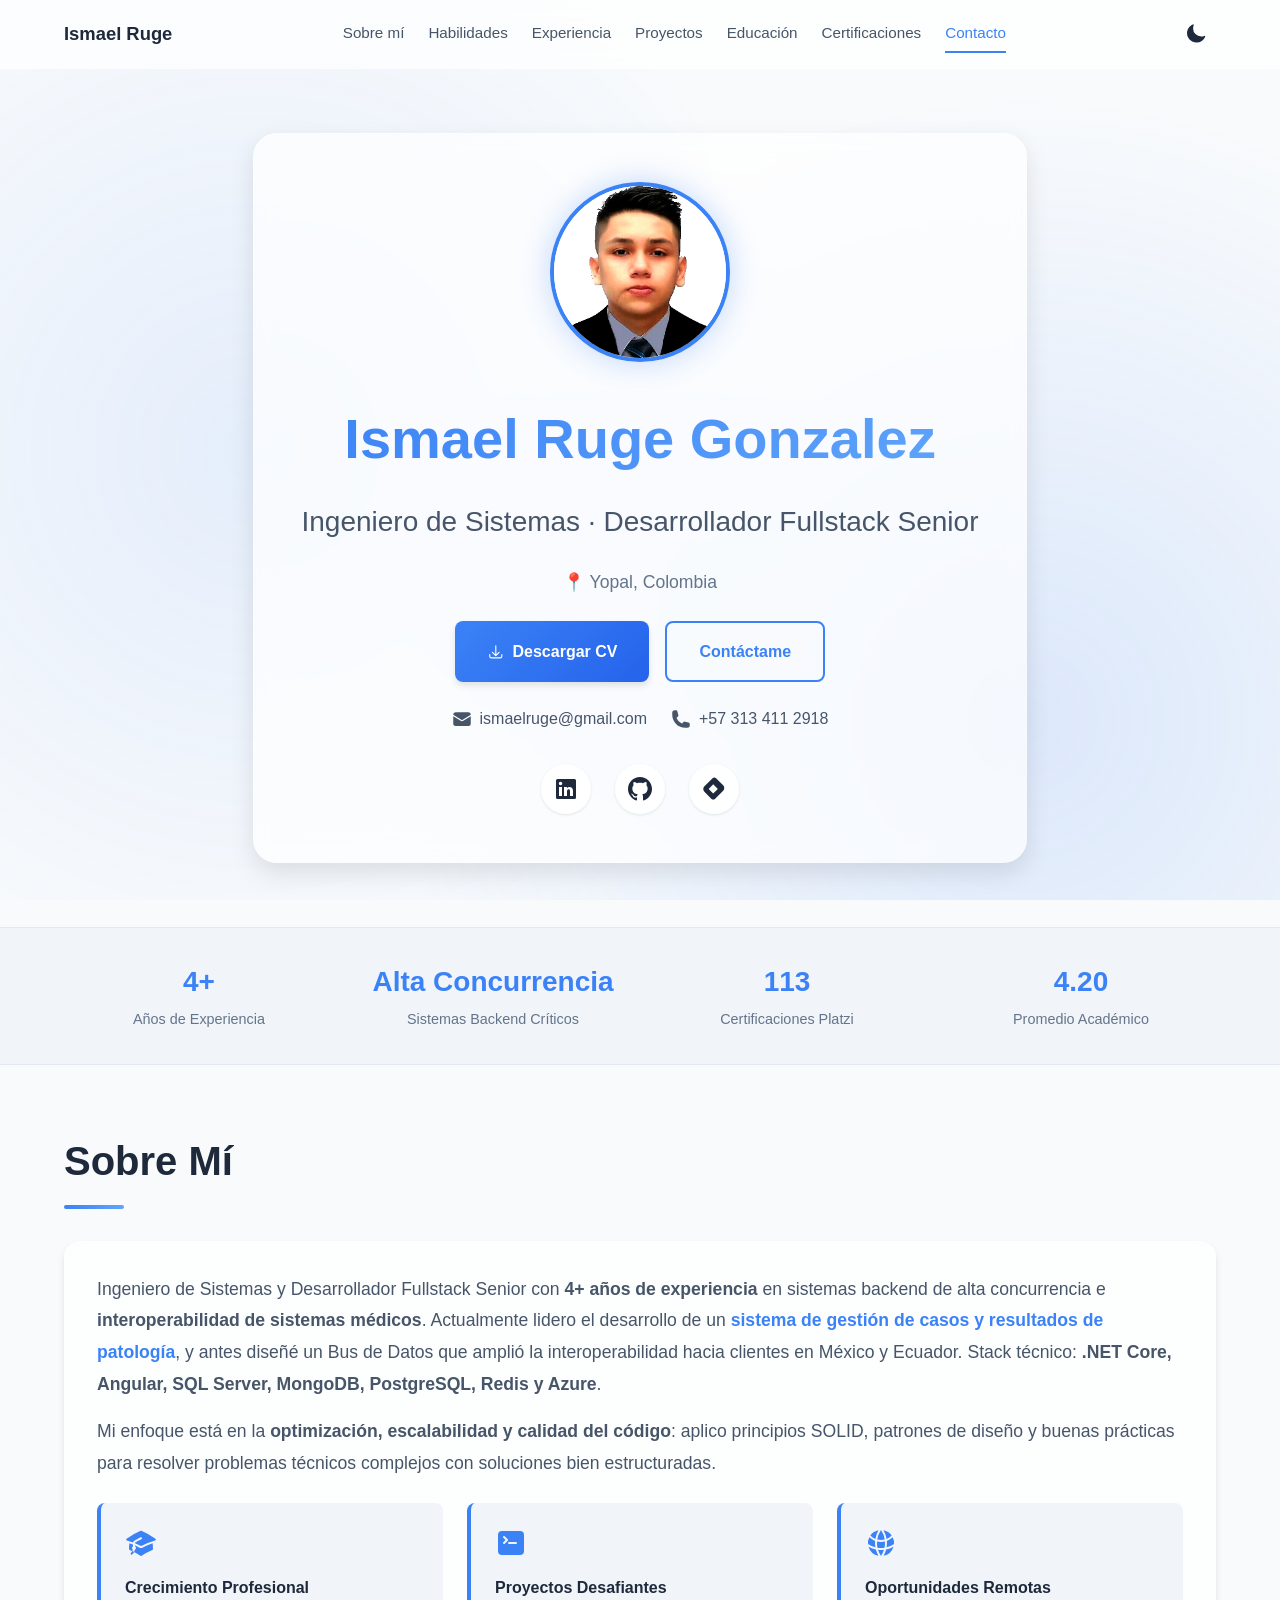
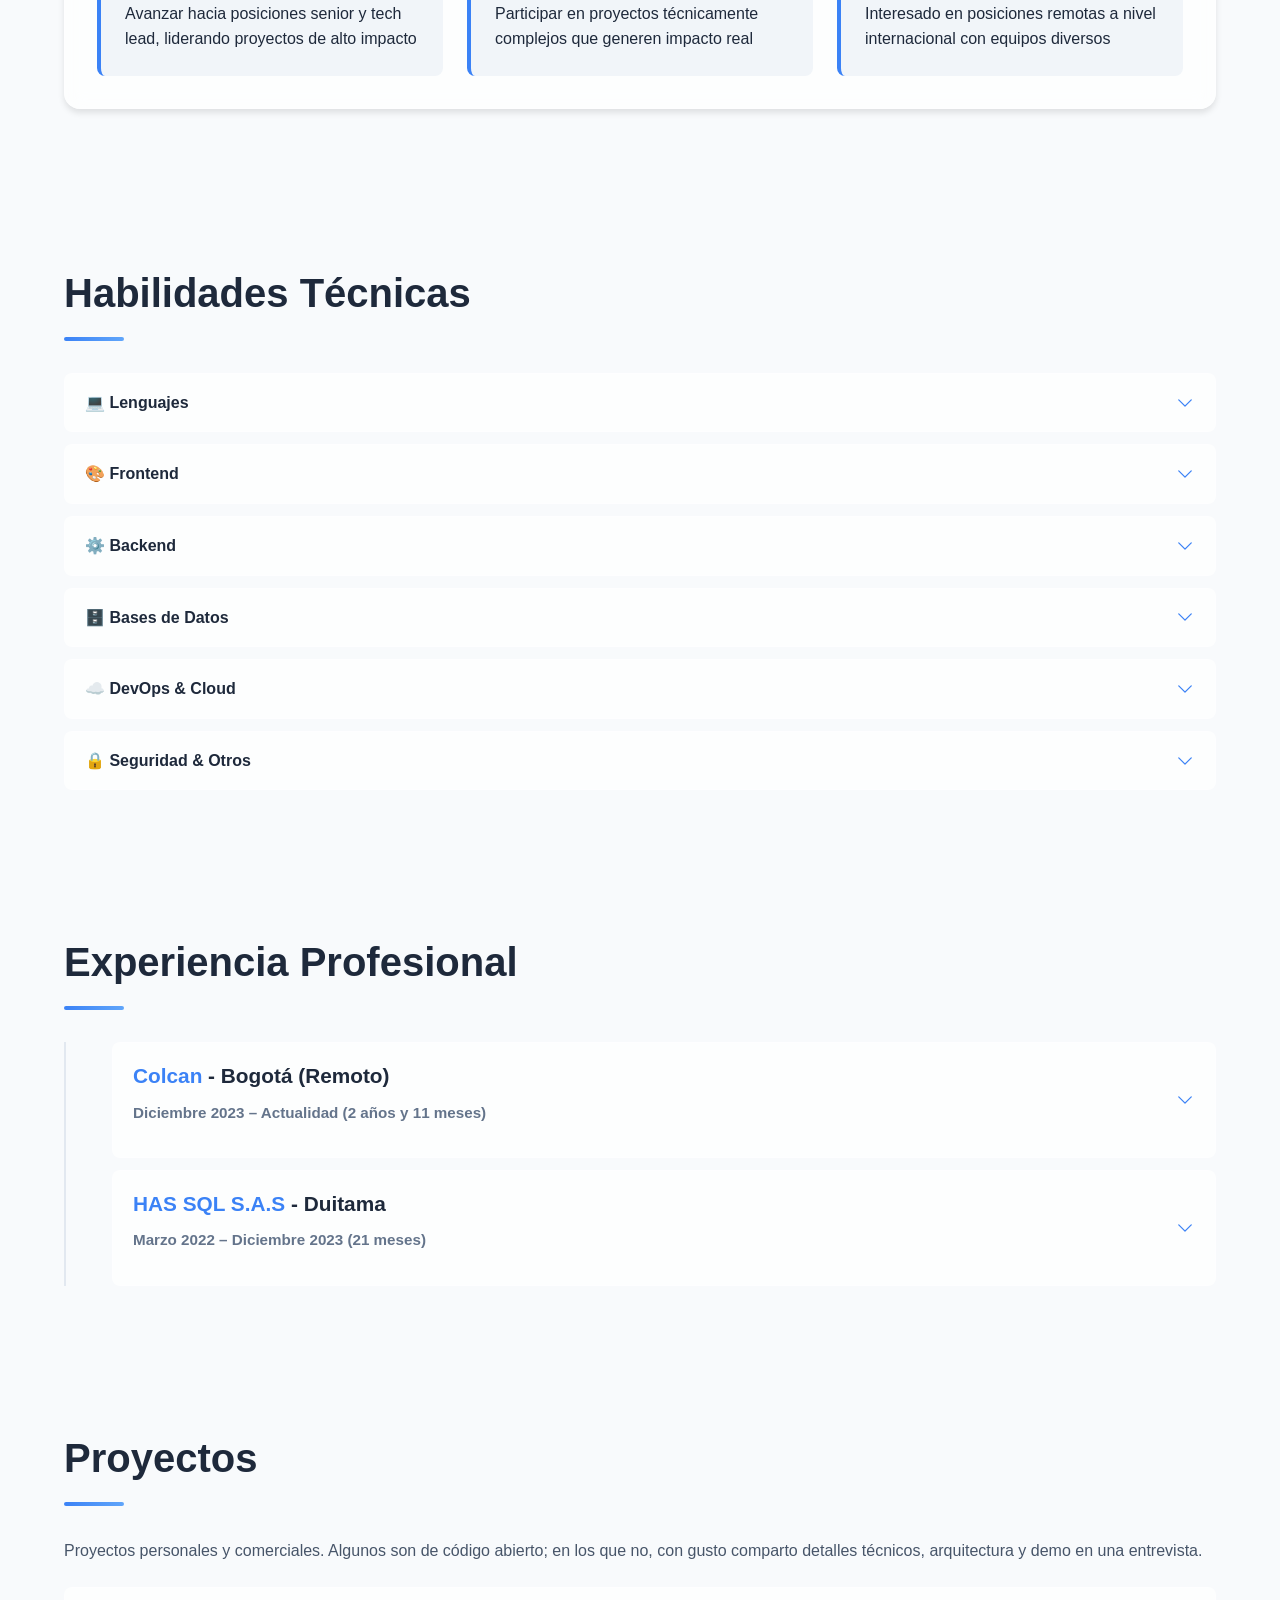
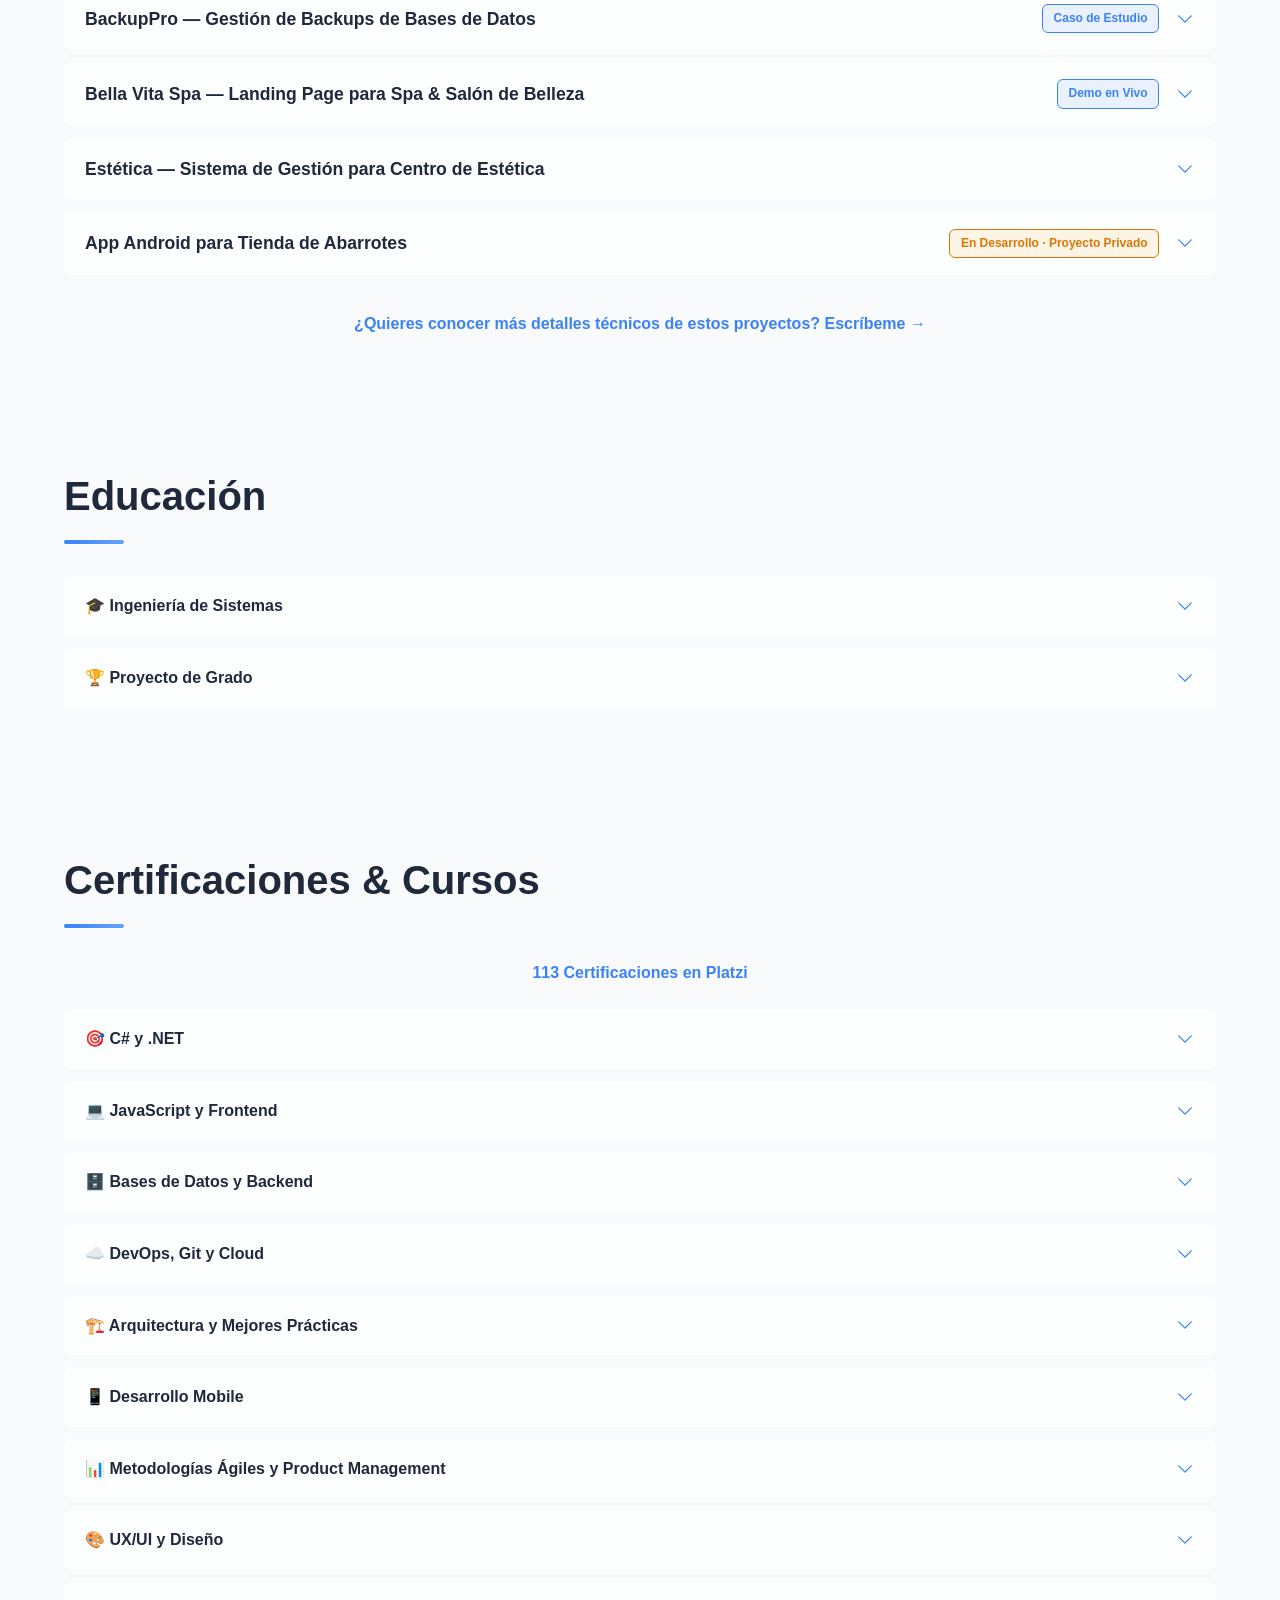
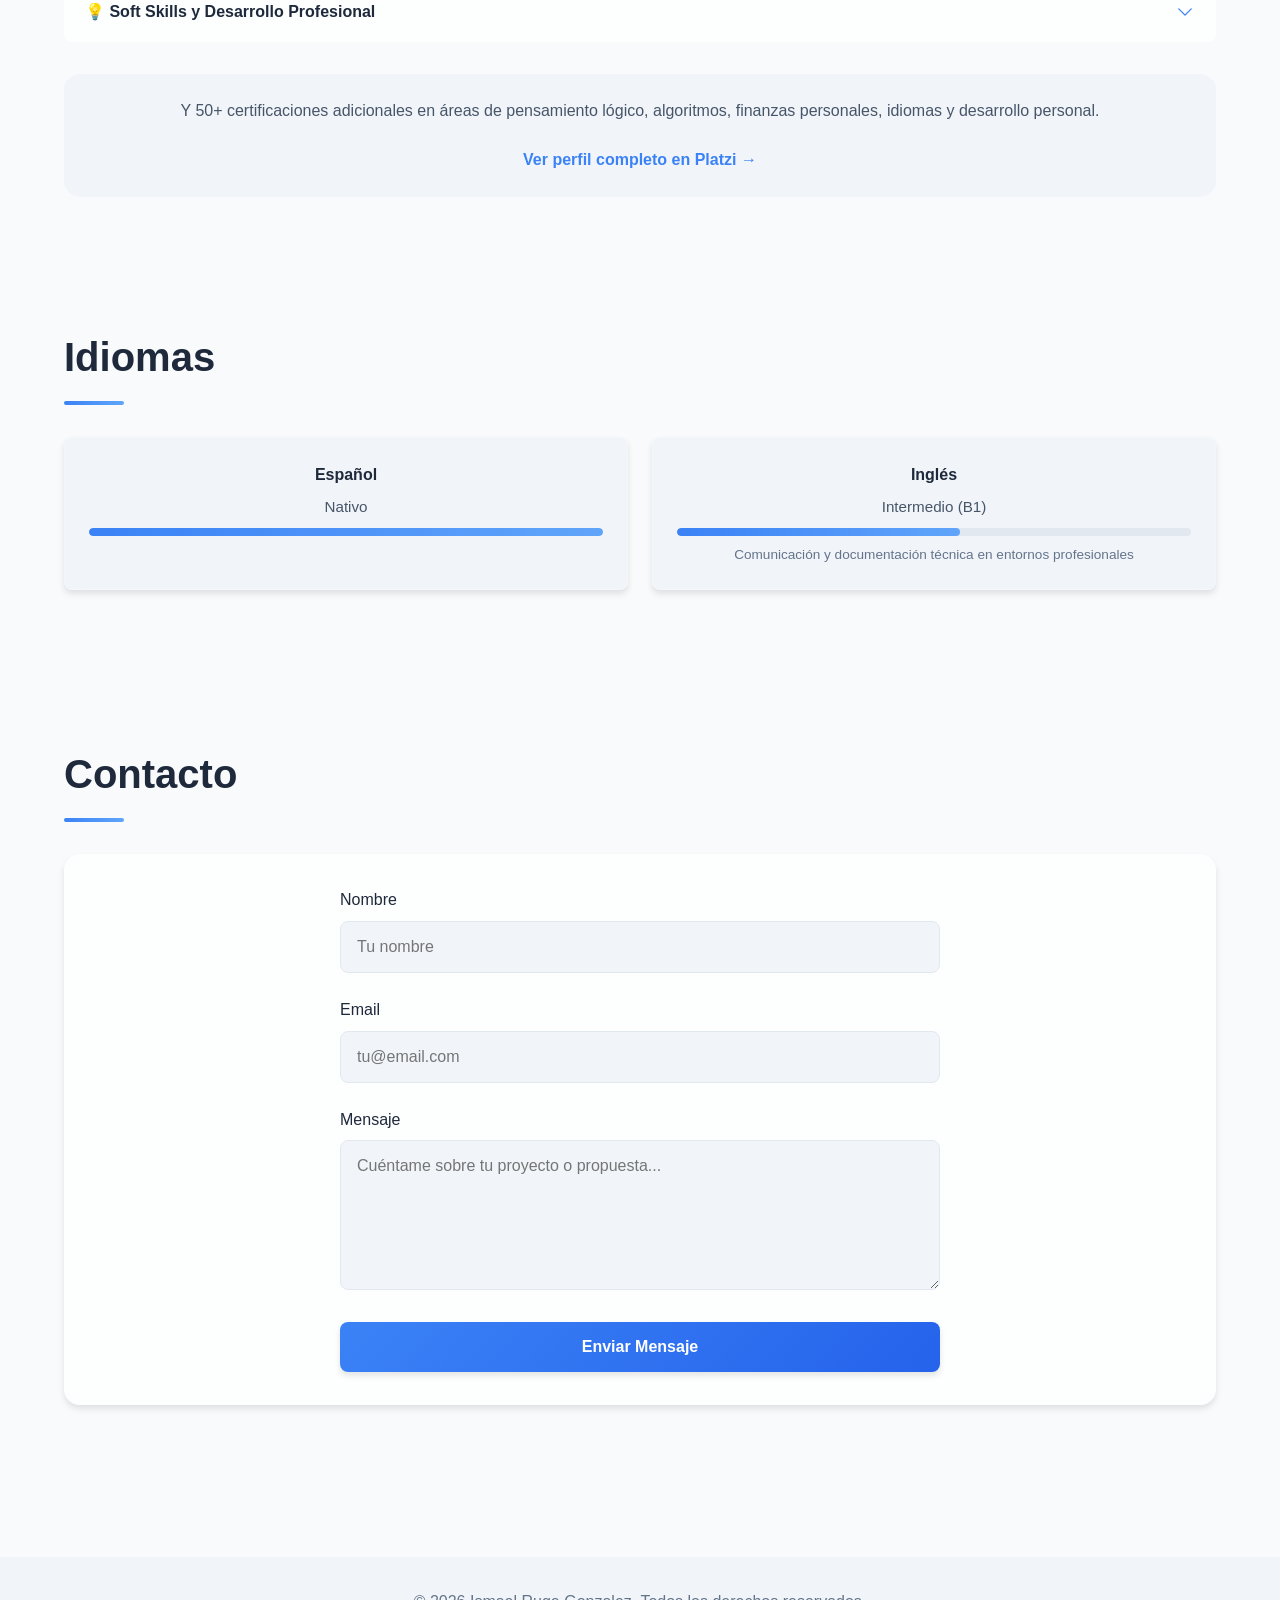
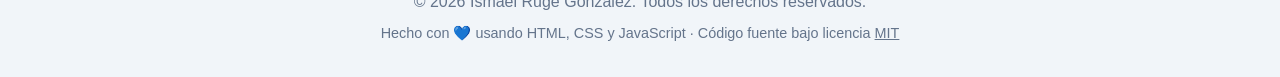
==== commit 3fefe758: "Agregar caso de estudio de Estética al portafolio Reemplaza la tarjeta genérica del sistema de agend" ====
--- a/index.html
+++ b/index.html
@@ -490,22 +490,29 @@
                 <details class="cert-category project-card" name="projects-accordion">
                     <summary>
                         <span class="project-header">
-                            <h4>Sistema de Agendamiento para Centro de Estética</h4>
-                            <span class="project-badge">Proyecto Privado</span>
+                            <h4>Estética — Sistema de Gestión para Centro de Estética</h4>
                         </span>
                         <svg class="cert-chevron" xmlns="http://www.w3.org/2000/svg" viewBox="0 0 24 24" fill="currentColor"><path fill-rule="evenodd" d="M12.53 16.28a.75.75 0 01-1.06 0l-7.5-7.5a.75.75 0 011.06-1.06L12 14.69l6.97-6.97a.75.75 0 111.06 1.06l-7.5 7.5z" clip-rule="evenodd" /></svg>
                     </summary>
                     <div class="project-panel">
+                        <a href="proyectos/estetica.html">
+                            <img src="assets/Images/projects/estetica/dashboard.jpg" alt="Panel general del sistema de gestión Estética" style="width: 100%; border-radius: var(--radius-md); box-shadow: var(--shadow-md);" loading="lazy">
+                        </a>
                         <p class="project-description">
-                            Aplicación web para la gestión integral de citas, clientes y servicios de un centro de estética:
-                            agenda en tiempo real, historial de clientes, control de servicios y notificaciones automáticas
-                            para reducir inasistencias.
+                            Sistema de gestión integral para un centro de estética: agenda de citas en línea de tiempo,
+                            catálogo de clientes, servicios y productos con control de stock, ventas, compras y gastos,
+                            además de un panel de administración con roles, usuarios y respaldo de base de datos.
+                            Backend en ASP.NET Core 10 (Dapper + SQLite) y frontend en Angular 22 con Material.
                         </p>
                         <div class="project-tags">
-                            <span class="skill-tag">Gestión de Citas</span>
-                            <span class="skill-tag">Backend</span>
-                            <span class="skill-tag">Frontend</span>
-                            <span class="skill-tag">Base de Datos</span>
+                            <span class="skill-tag">.NET Core / ASP.NET Core Web API</span>
+                            <span class="skill-tag">Angular + Angular Material</span>
+                            <span class="skill-tag">Dapper + SQLite</span>
+                            <span class="skill-tag">Argon2id + Cookies HttpOnly</span>
+                            <span class="skill-tag">CSRF + Rate Limiting</span>
+                        </div>
+                        <div class="case-links">
+                            <a href="proyectos/estetica.html" class="btn">Ver caso de estudio →</a>
                         </div>
                     </div>
                 </details>
@@ -679,8 +686,15 @@
                         </div>
 
                         <div style="display: flex; flex-wrap: wrap; gap: 0.75rem;">
+                            <a href="proyectos/proyecto-grado.html" class="repo-link"
+                               style="display: inline-flex; align-items: center; gap: 0.5rem; background: var(--primary-color); color: white; padding: 0.75rem 1.25rem; border-radius: var(--radius-md); text-decoration: none; font-weight: 600; font-size: 0.95rem; transition: transform 0.2s ease, box-shadow 0.2s ease; box-shadow: var(--shadow-md);">
+                                <svg xmlns="http://www.w3.org/2000/svg" viewBox="0 0 24 24" fill="currentColor" style="width: 1.25rem; height: 1.25rem;">
+                                    <path fill-rule="evenodd" d="M12 4.5C7.305 4.5 3.135 7.283 1.5 12c1.635 4.717 5.805 7.5 10.5 7.5s8.865-2.783 10.5-7.5C20.865 7.283 16.695 4.5 12 4.5zm0 12.5a5 5 0 110-10 5 5 0 010 10zm0-8a3 3 0 100 6 3 3 0 000-6z" clip-rule="evenodd" />
+                                </svg>
+                                Ver Documento (Visor)
+                            </a>
                             <a href="https://repositorio.uniremington.edu.co/handle/123456789/8679" target="_blank" rel="noopener noreferrer" class="repo-link"
-                               style="display: inline-flex; align-items: center; gap: 0.5rem; background: var(--primary-color); color: white; padding: 0.75rem 1.25rem; border-radius: var(--radius-md); text-decoration: none; font-weight: 600; font-size: 0.95rem; transition: transform 0.2s ease, box-shadow 0.2s ease; box-shadow: var(--shadow-md);">
+                               style="display: inline-flex; align-items: center; gap: 0.5rem; background: var(--bg-secondary); color: var(--primary-color); border: 1px solid var(--primary-color); padding: 0.75rem 1.25rem; border-radius: var(--radius-md); text-decoration: none; font-weight: 600; font-size: 0.95rem; transition: transform 0.2s ease, box-shadow 0.2s ease;">
                                 <svg xmlns="http://www.w3.org/2000/svg" viewBox="0 0 24 24" fill="currentColor" style="width: 1.25rem; height: 1.25rem;">
                                     <path d="M11.25 4.533A9.707 9.707 0 006 3a9.735 9.735 0 00-3.25.555.75.75 0 00-.5.707v14.25a.75.75 0 001 .707A8.237 8.237 0 016 18.75c1.995 0 3.823.707 5.25 1.886V4.533zM12.75 20.636A8.214 8.214 0 0118 18.75c.966 0 1.89.166 2.75.47a.75.75 0 001-.708V4.262a.75.75 0 00-.5-.707A9.735 9.735 0 0018 3a9.707 9.707 0 00-5.25 1.533v16.103z" />
                                 </svg>
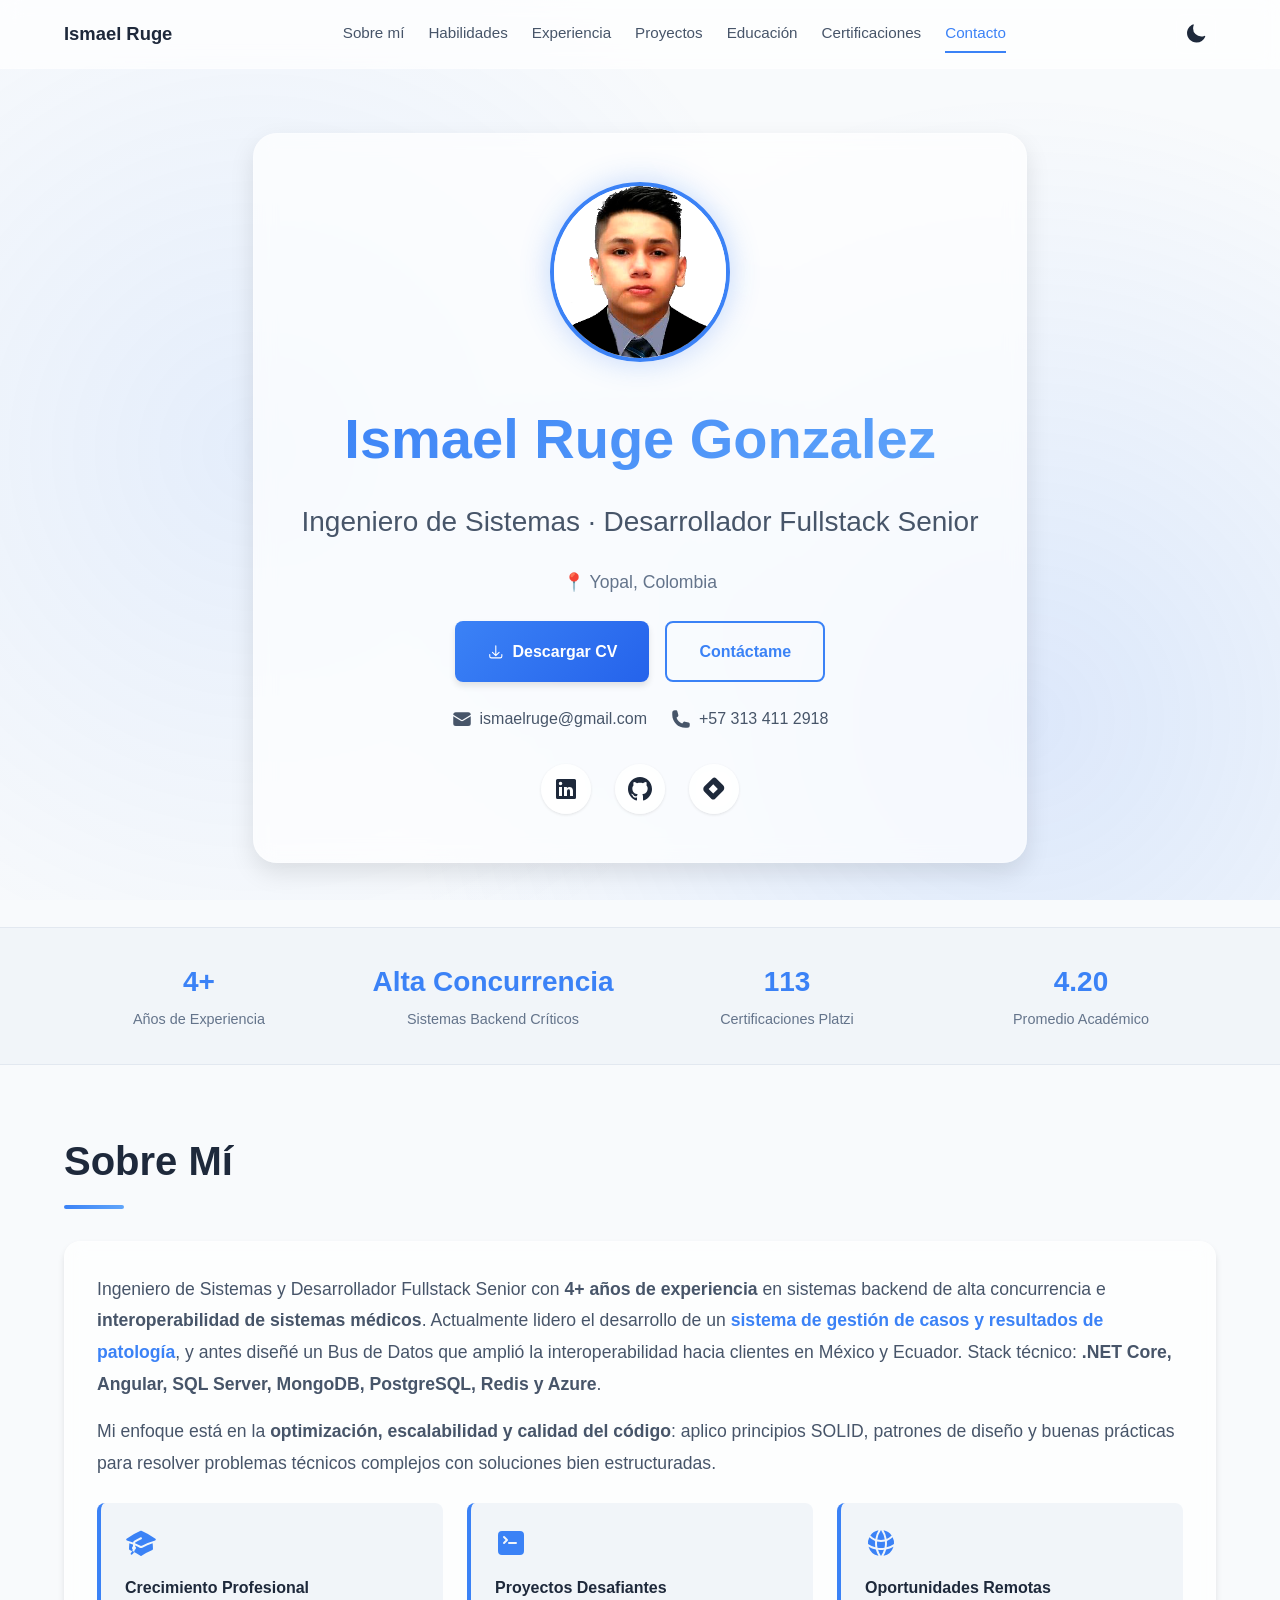
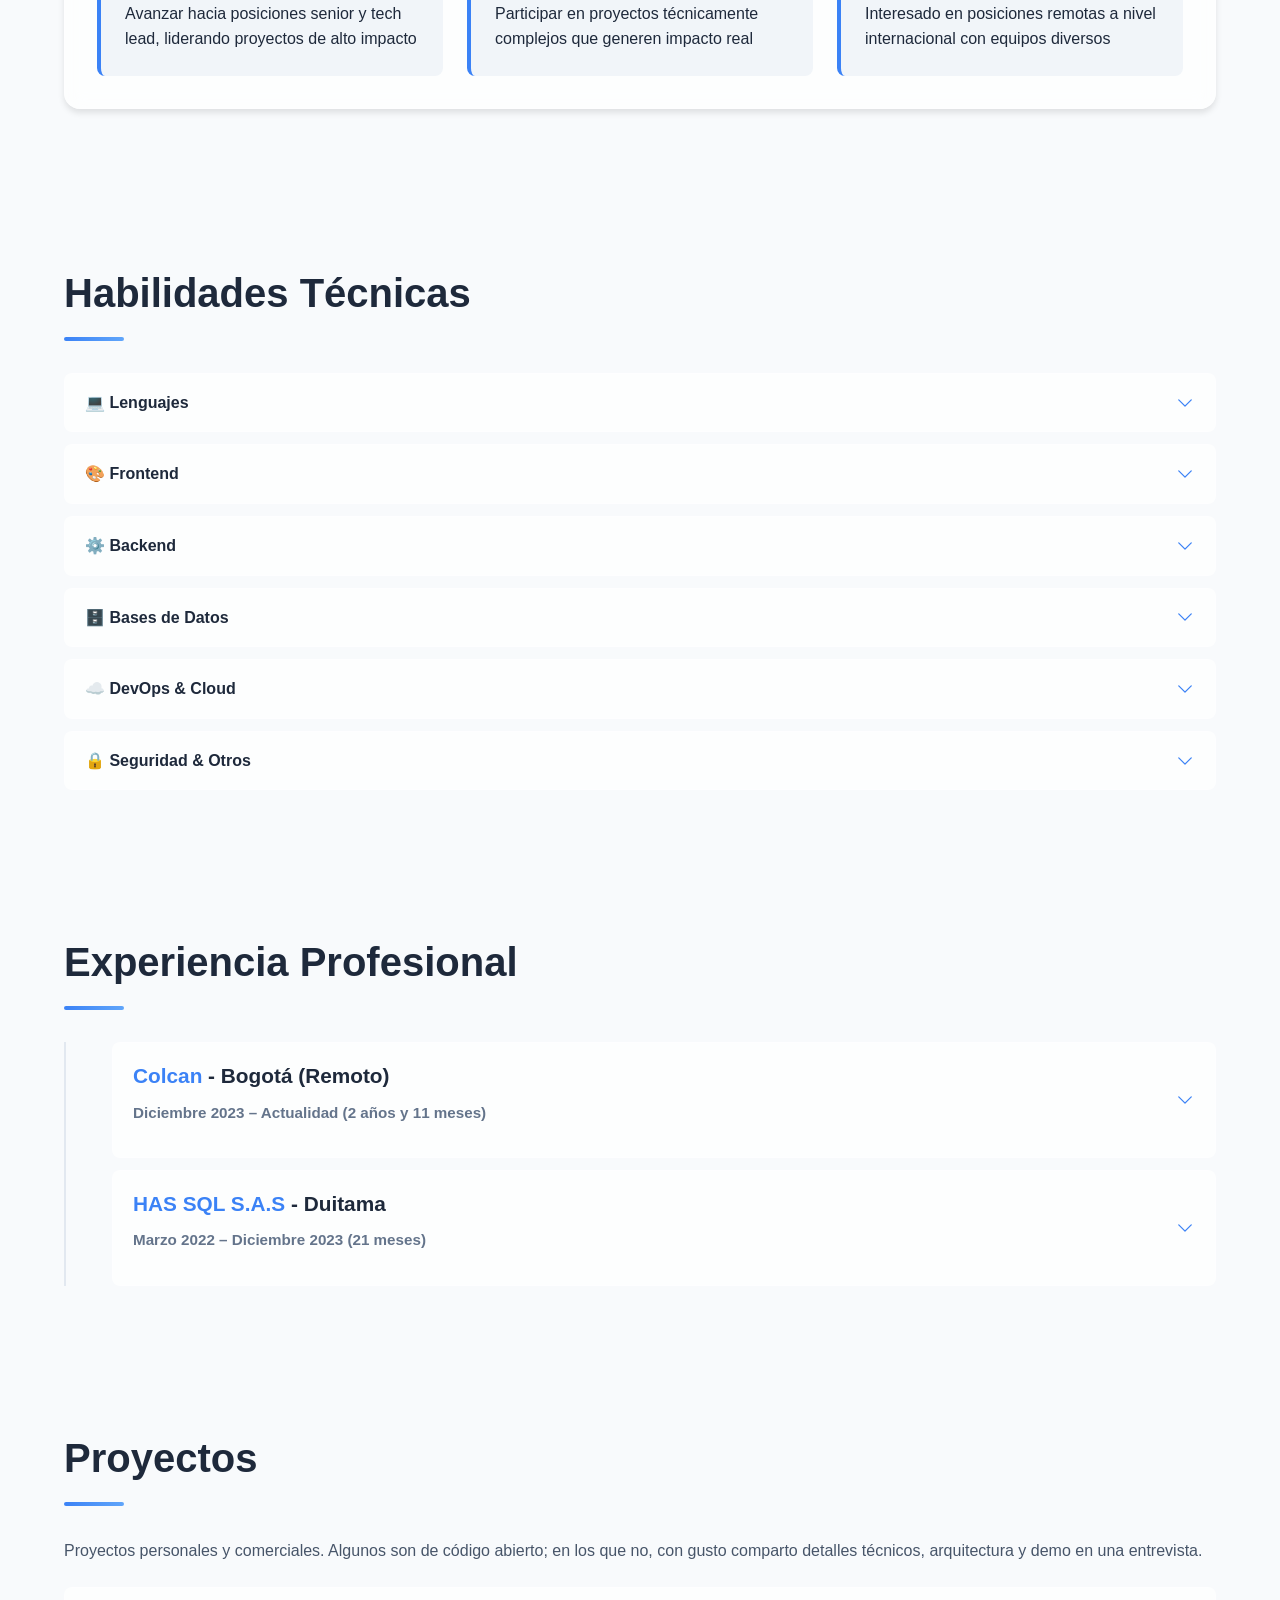
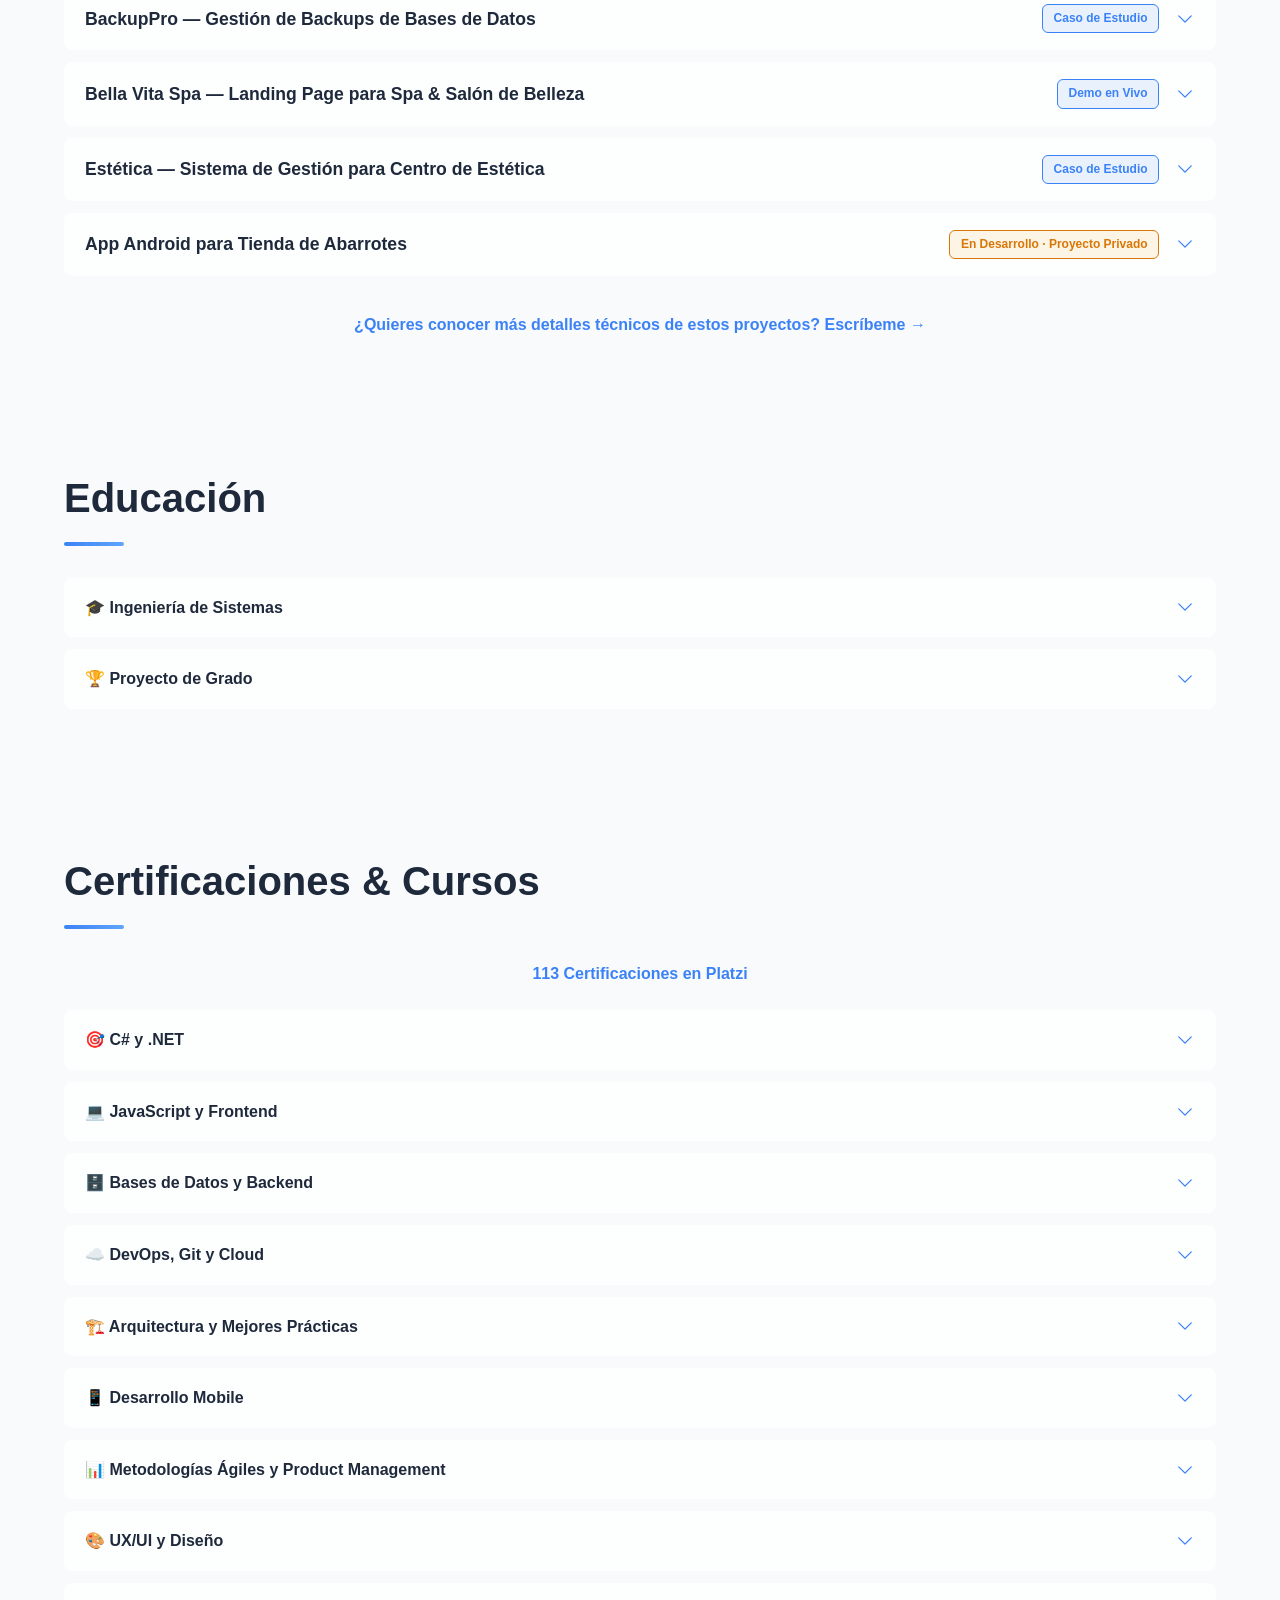
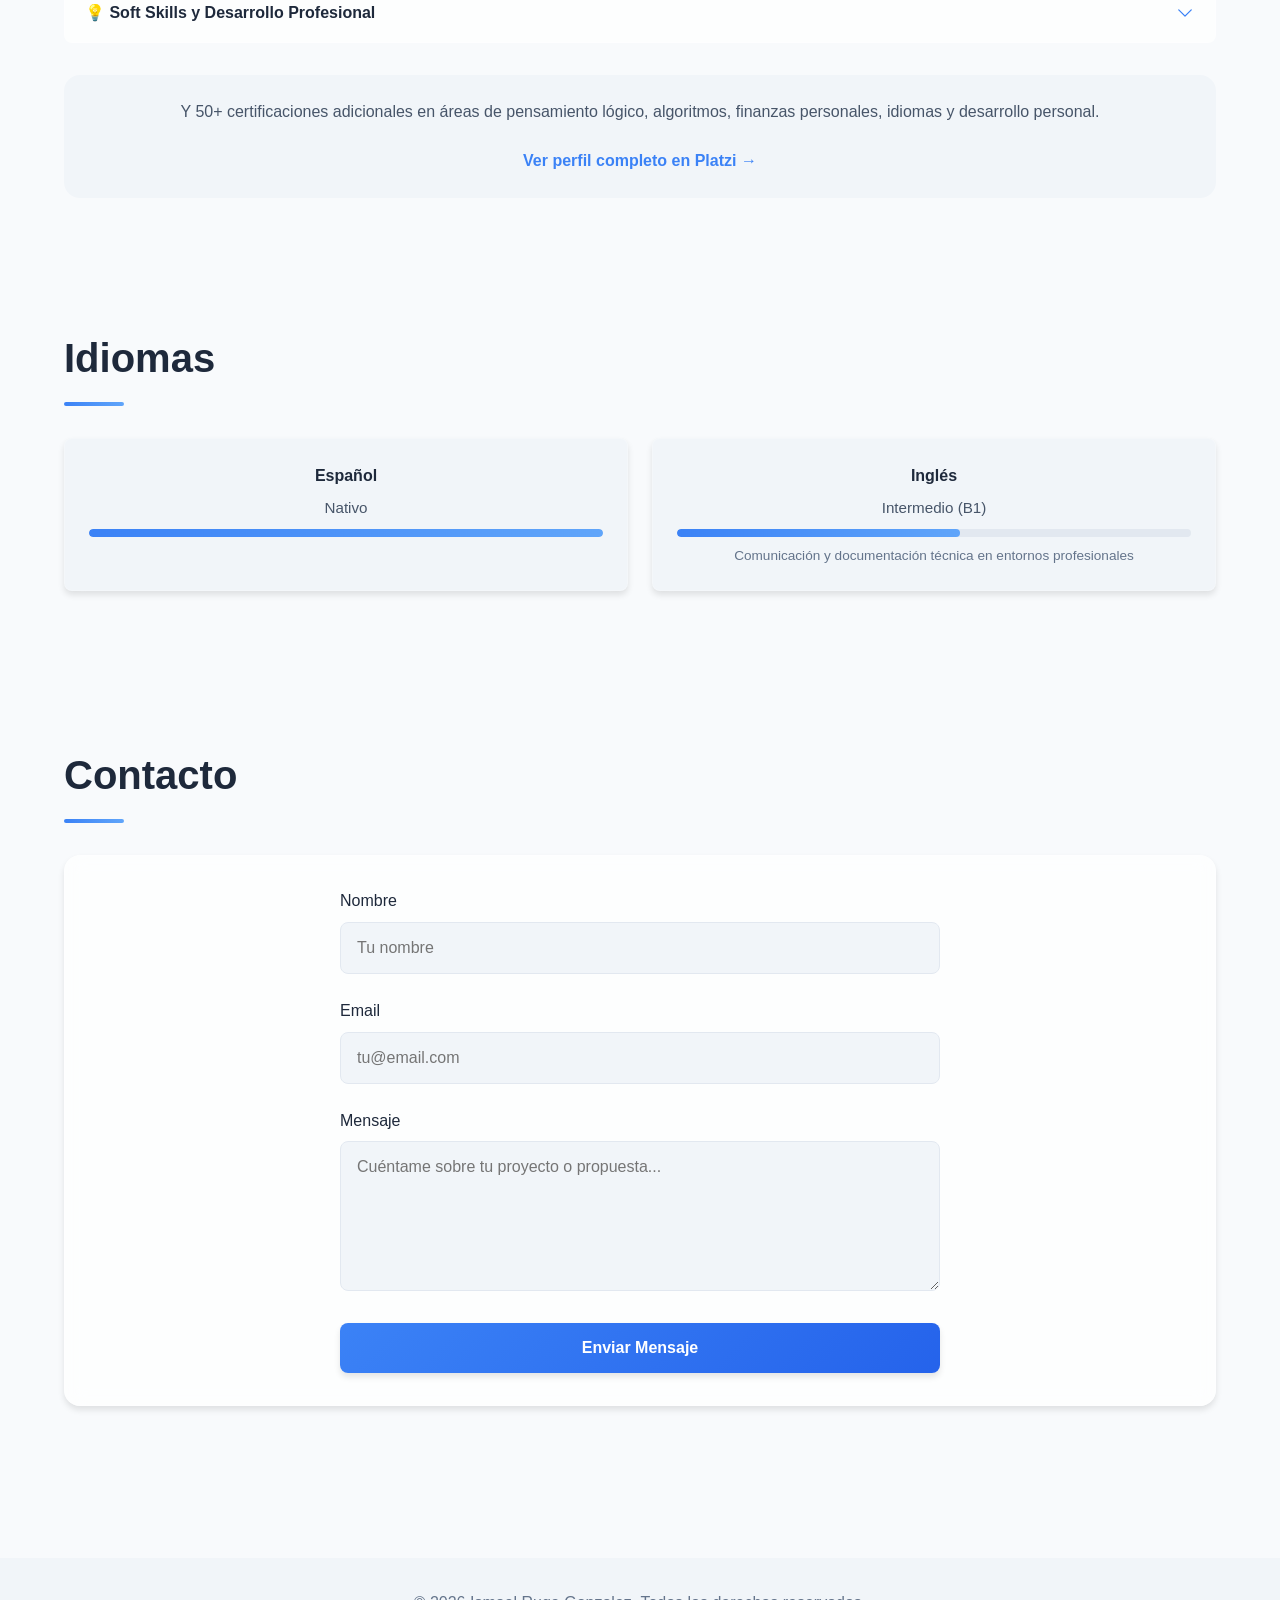
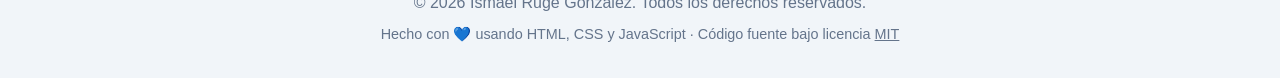
==== commit 45263271: "Agregar badge "Caso de Estudio" a la tarjeta de Estética Sin badge, la tarjeta quedaba inconsistente" ====
--- a/index.html
+++ b/index.html
@@ -491,6 +491,7 @@
                     <summary>
                         <span class="project-header">
                             <h4>Estética — Sistema de Gestión para Centro de Estética</h4>
+                            <span class="project-badge">Caso de Estudio</span>
                         </span>
                         <svg class="cert-chevron" xmlns="http://www.w3.org/2000/svg" viewBox="0 0 24 24" fill="currentColor"><path fill-rule="evenodd" d="M12.53 16.28a.75.75 0 01-1.06 0l-7.5-7.5a.75.75 0 011.06-1.06L12 14.69l6.97-6.97a.75.75 0 111.06 1.06l-7.5 7.5z" clip-rule="evenodd" /></svg>
                     </summary>
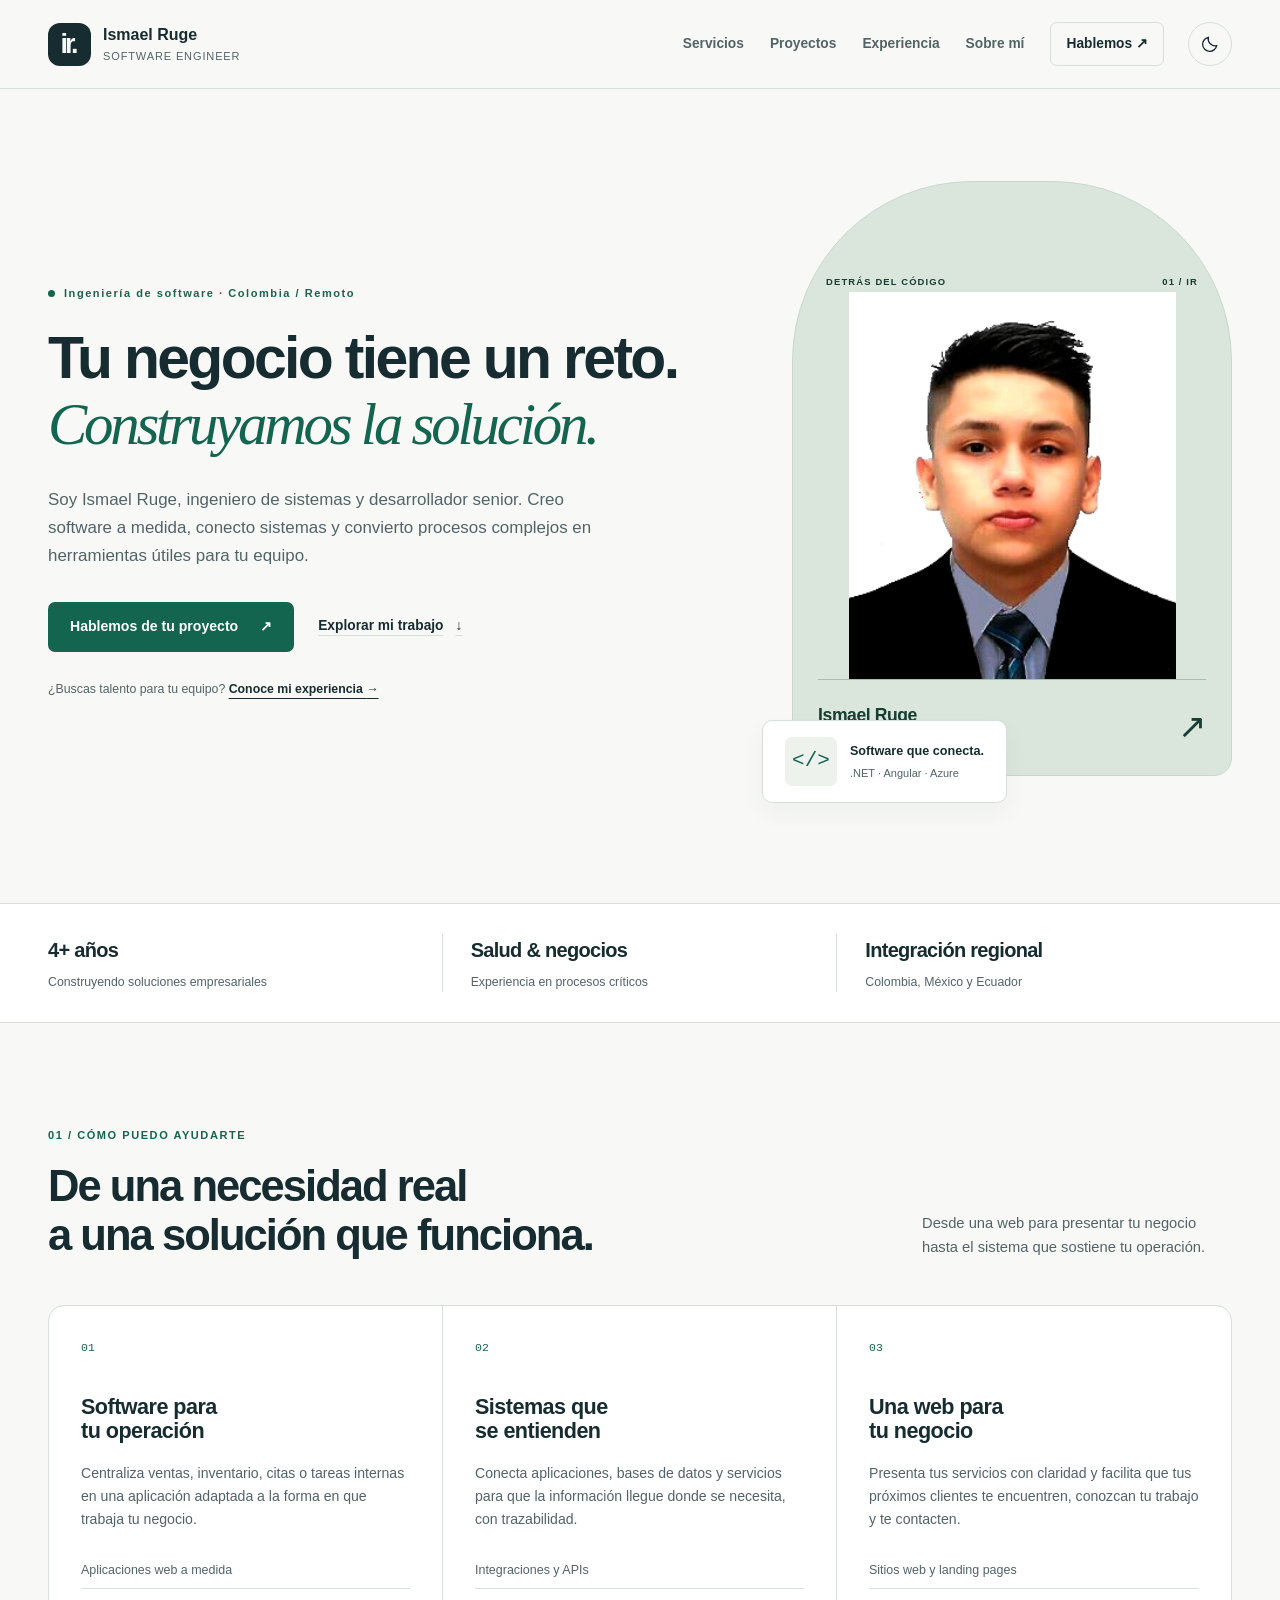
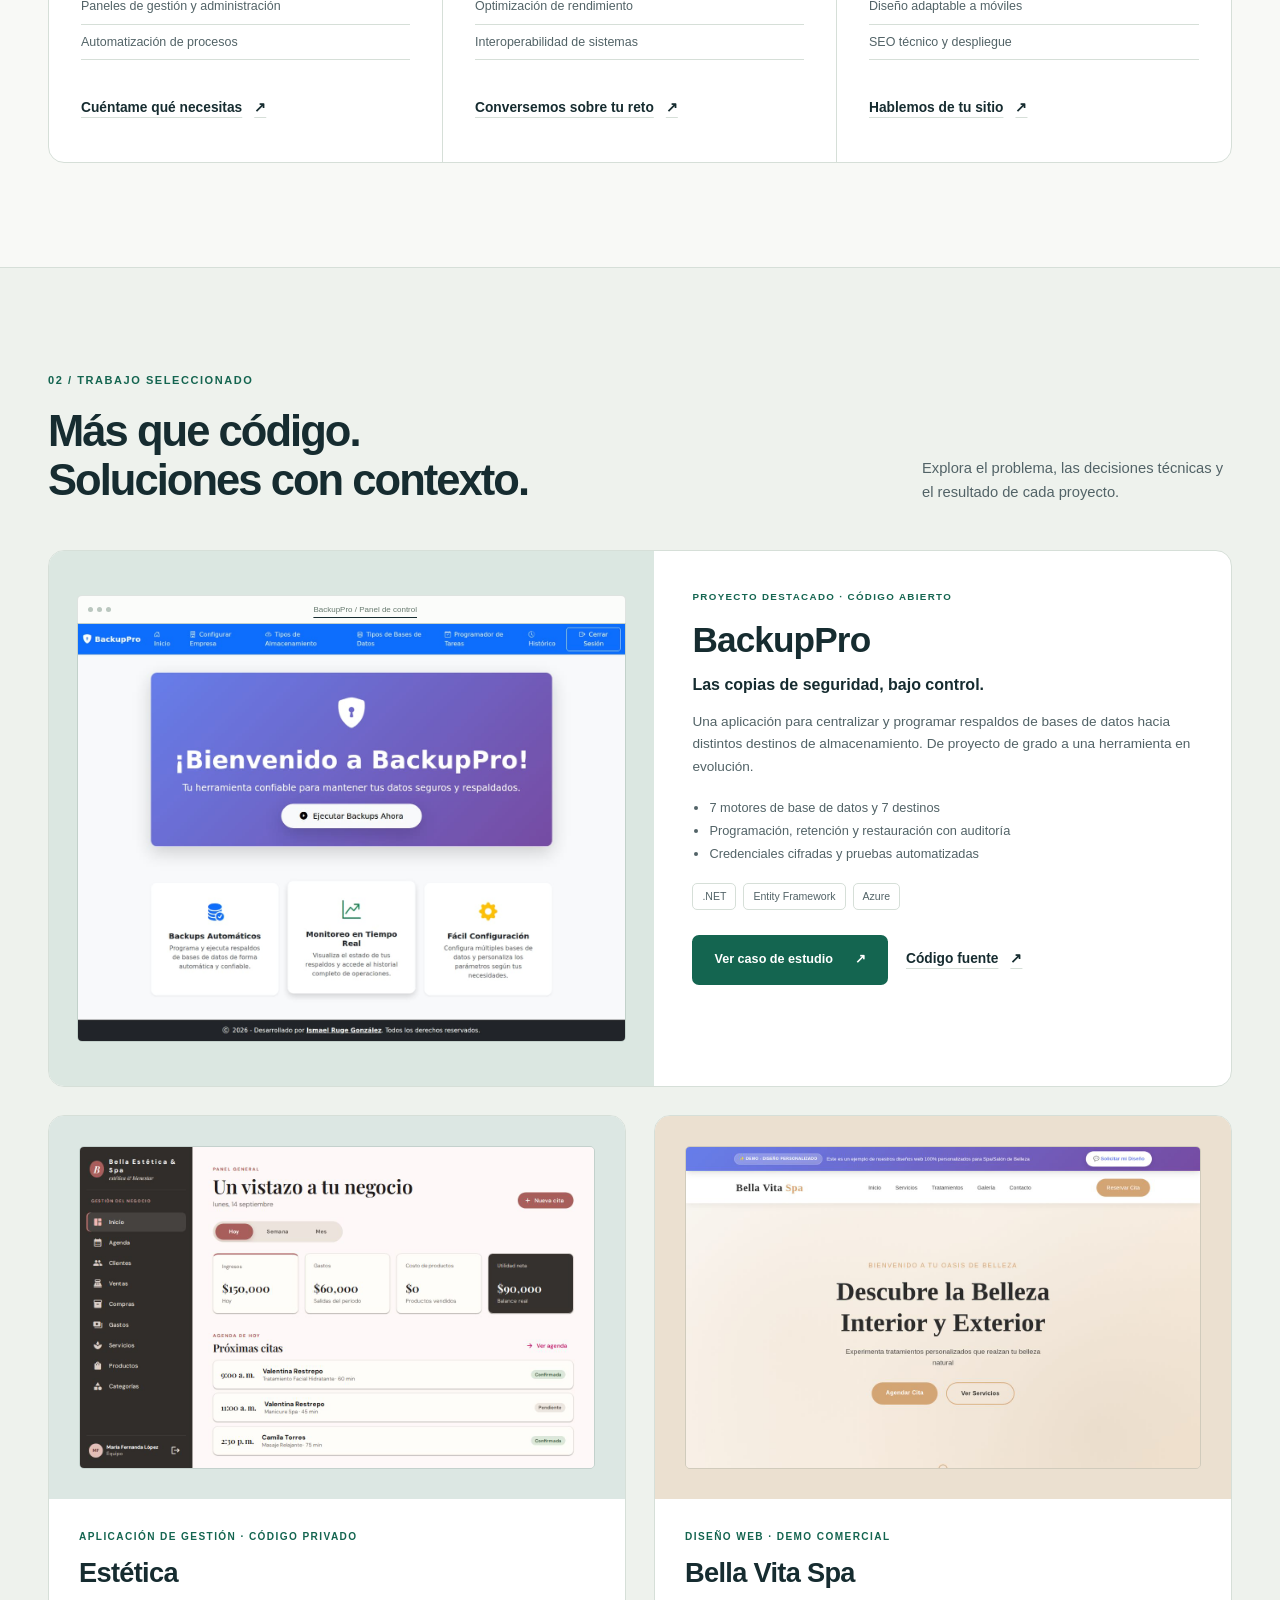
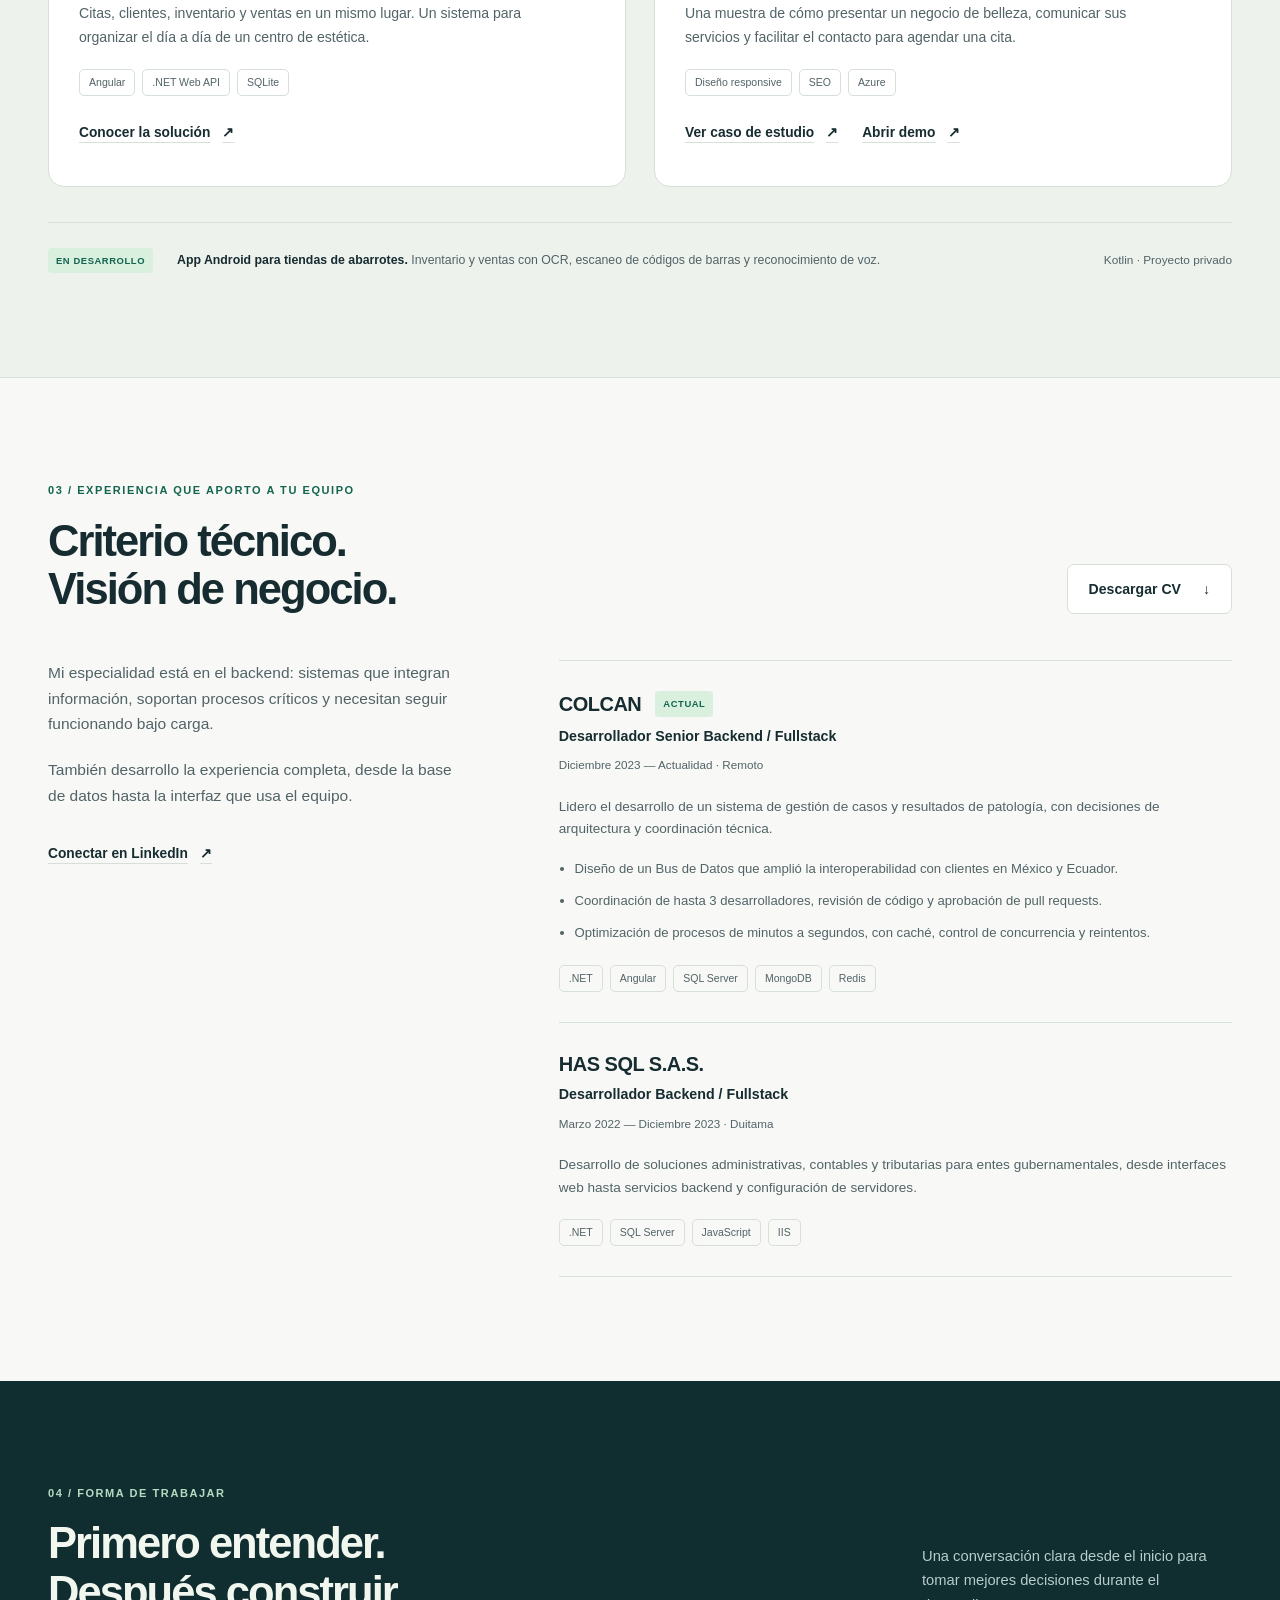
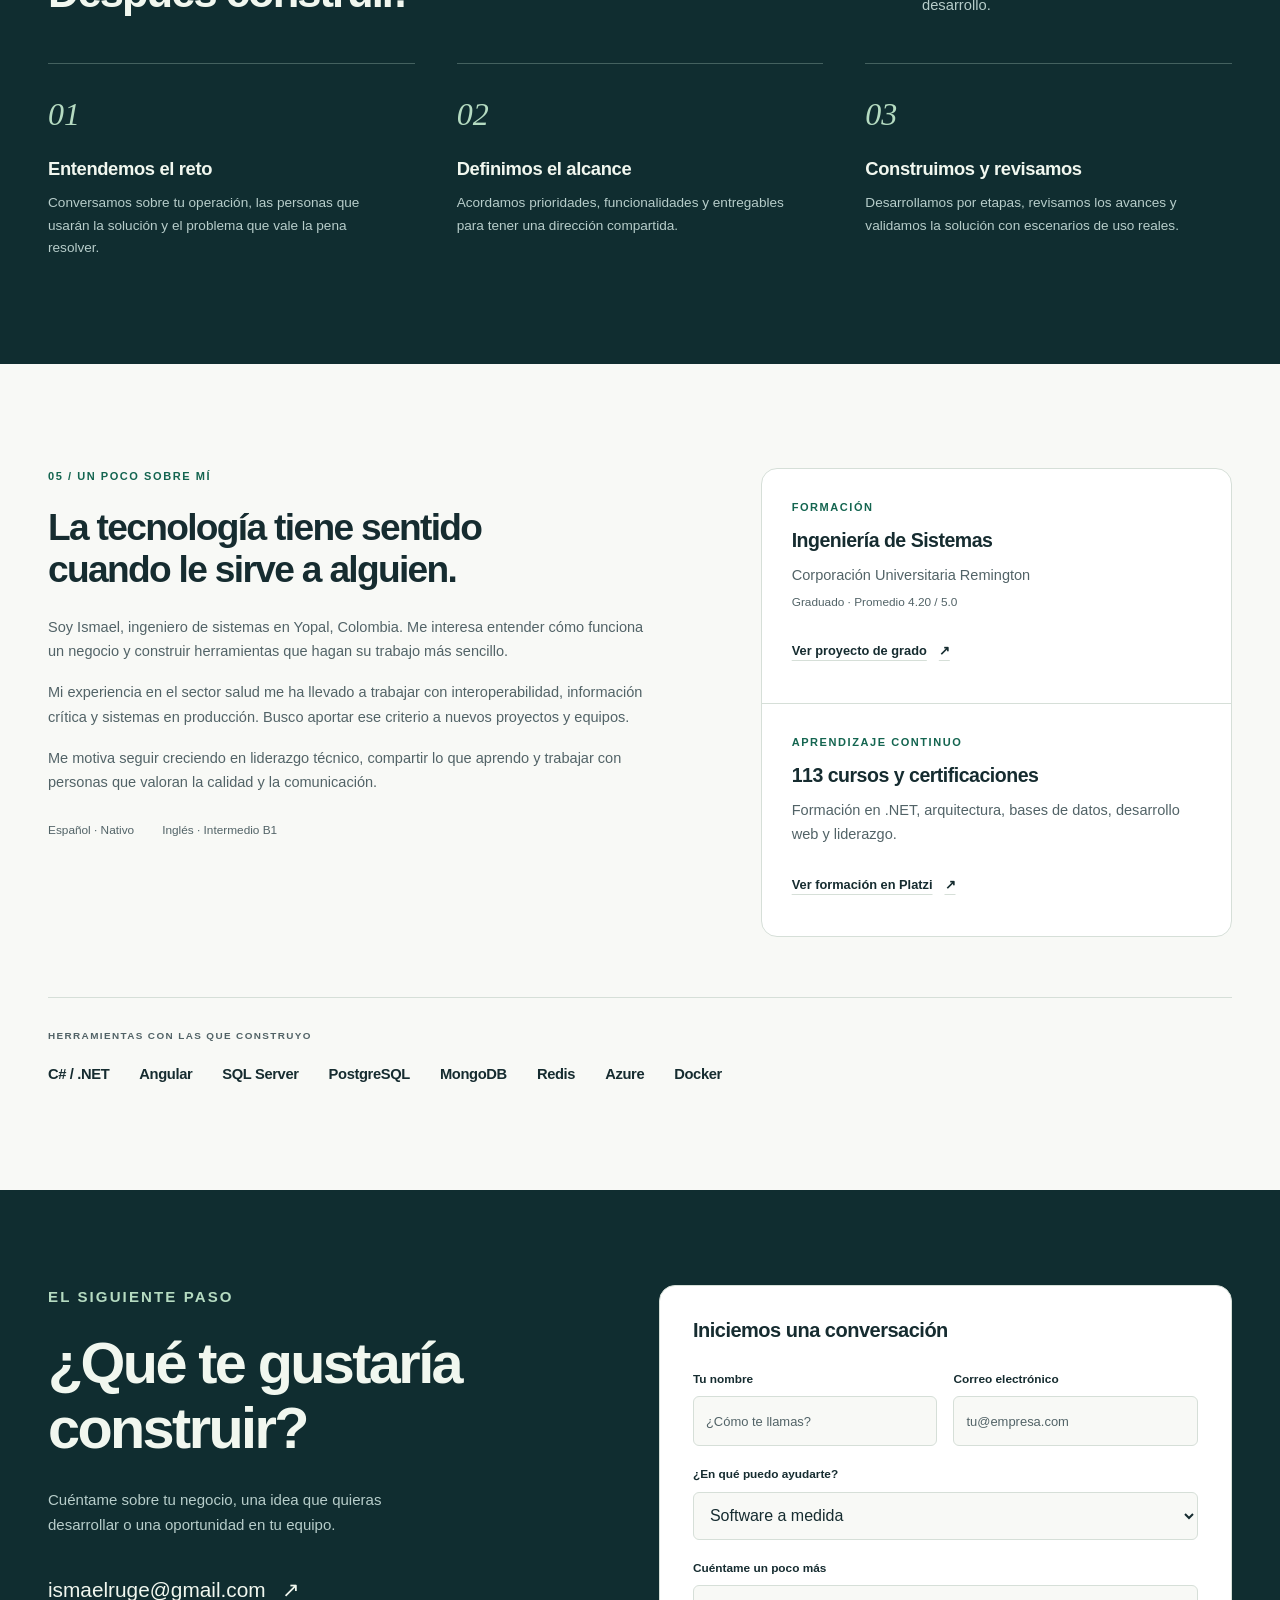
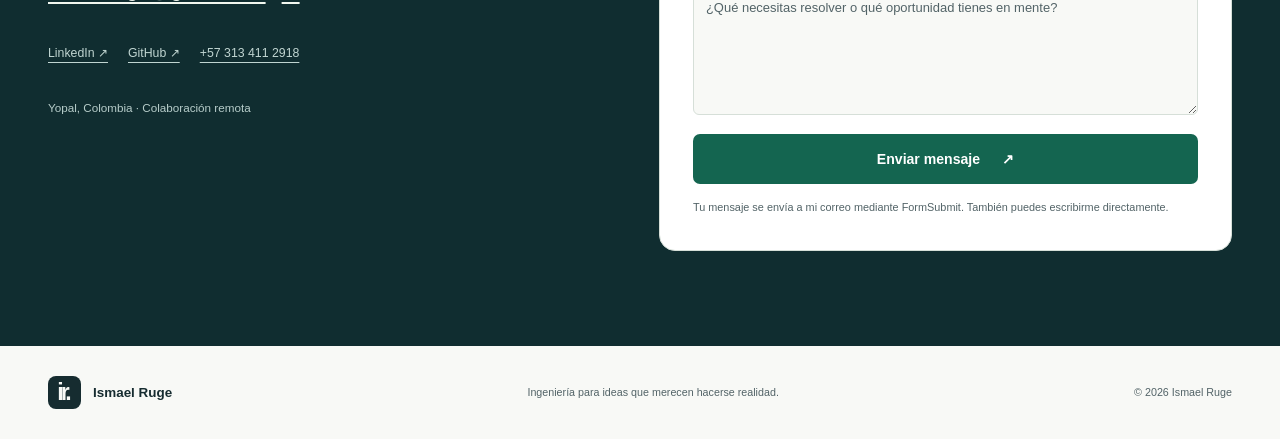
==== commit 618fbafa: "Rediseñar portafolio para clientes y equipos de contratación" ====
--- a/index.html
+++ b/index.html
@@ -6,9 +6,9 @@
     <meta name="viewport" content="width=device-width, initial-scale=1.0">
 
     <!-- Título y SEO -->
-    <title>Ismael Ruge Gonzalez | Ingeniero de Sistemas y Full Stack Senior</title>
+    <title>Ismael Ruge | Desarrollo de software, .NET e integraciones</title>
 
-    <meta name="description" content="Portafolio de Ismael Ruge Gonzalez, Ingeniero de Sistemas y desarrollador fullstack senior especializado en sistemas backend de alta concurrencia.">
+    <meta name="description" content="Desarrollo software a medida, conecto sistemas y optimizo procesos de negocio. Ismael Ruge, ingeniero de sistemas y desarrollador senior en .NET, Angular y Azure.">
     <meta name="keywords" content="Ismael Ruge, ingeniero de sistemas, desarrollador fullstack senior, backend senior, C#, .NET, Angular, Azure, React, Node.js, programador Colombia, desarrollador remoto">
     <meta name="author" content="Ismael Ruge Gonzalez">
     <meta name="robots" content="index, follow">
@@ -16,7 +16,7 @@
 
     <!-- Open Graph (para redes sociales) -->
     <meta property="og:title" content="Ismael Ruge Gonzalez | Ingeniero de Sistemas y Full Stack Senior">
-    <meta property="og:description" content="Portafolio de Ismael Ruge Gonzalez, Ingeniero de Sistemas y desarrollador fullstack senior especializado en sistemas backend de alta concurrencia.">
+    <meta property="og:description" content="Desarrollo software a medida, conecto sistemas y optimizo procesos de negocio. Ismael Ruge, ingeniero de sistemas y desarrollador senior en .NET, Angular y Azure.">
     <meta property="og:image" content="https://ismaelruge.github.io/assets/Images/Profile.png">
     <meta property="og:url" content="https://ismaelruge.github.io/">
     <meta property="og:type" content="website">
@@ -32,7 +32,8 @@
     <link rel="icon" href="favicon.svg" type="image/svg+xml">
 
     <!-- Estilos -->
-    <link rel="stylesheet" href="styles.css">
+    <meta name="color-scheme" content="light dark">
+    <link rel="stylesheet" href="portfolio.css">
 
     <!-- Datos estructurados para buscadores -->
     <script type="application/ld+json">
@@ -65,978 +66,111 @@
     </script>
 </head>
 <body>
-    <a href="#main-content" class="skip-link">Saltar al contenido principal</a>
+<a class="skip-link" href="#main-content">Saltar al contenido principal</a>
+<header class="site-header">
+  <nav class="navigation wrap" aria-label="Navegación principal">
+    <a class="brand" href="#hero" aria-label="Ismael Ruge, inicio"><span class="brand-mark" aria-hidden="true">ir.</span><span>Ismael Ruge<span class="brand-caption">Software engineer</span></span></a>
+    <div class="nav-menu" id="nav-menu">
+      <a class="nav-link" href="#services">Servicios</a><a class="nav-link" href="#projects">Proyectos</a><a class="nav-link" href="#experience">Experiencia</a><a class="nav-link" href="#about">Sobre mí</a>
+      <a class="nav-link nav-contact" href="#contact">Hablemos <span aria-hidden="true">↗</span></a>
+    </div>
+    <div class="nav-actions">
+      <button class="icon-button" id="theme-toggle" type="button" aria-label="Activar tema oscuro" aria-pressed="false"><svg id="moon-icon" viewBox="0 0 24 24" fill="none" stroke="currentColor" stroke-width="1.6" aria-hidden="true"><path d="M20 14A8.5 8.5 0 0 1 10 4 8.5 8.5 0 1 0 20 14Z"/></svg><svg id="sun-icon" viewBox="0 0 24 24" fill="none" stroke="currentColor" stroke-width="1.6" aria-hidden="true" style="display:none"><circle cx="12" cy="12" r="4"/><path d="M12 2v2m0 16v2M2 12h2m16 0h2M5 5l2 2m10 10 2 2M5 19l2-2M17 7l2-2"/></svg></button>
+      <button class="menu-toggle" id="nav-toggle" type="button" aria-label="Abrir menú" aria-expanded="false" aria-controls="nav-menu" hidden>Menú <span aria-hidden="true">☰</span></button>
+    </div>
+  </nav>
+</header>
+<main id="main-content" tabindex="-1">
+  <section class="hero wrap" id="hero" aria-labelledby="hero-title">
+    <div class="hero-copy">
+      <p class="eyebrow"><span class="status-dot" aria-hidden="true"></span> Ingeniería de software · Colombia / Remoto</p>
+      <h1 id="hero-title">Tu negocio tiene un reto.<br><em>Construyamos la solución.</em></h1>
+      <p class="hero-intro">Soy Ismael Ruge, ingeniero de sistemas y desarrollador senior. Creo software a medida, conecto sistemas y convierto procesos complejos en herramientas útiles para tu equipo.</p>
+      <div class="actions"><a class="button button-primary" href="#contact">Hablemos de tu proyecto <span aria-hidden="true">↗</span></a><a class="text-link" href="#projects">Explorar mi trabajo <span aria-hidden="true">↓</span></a></div>
+      <p class="recruiter-link">¿Buscas talento para tu equipo? <a href="#experience">Conoce mi experiencia <span aria-hidden="true">→</span></a></p>
+    </div>
+    <div class="hero-visual">
+      <div class="portrait-panel">
+        <div class="portrait-caption"><span>DETRÁS DEL CÓDIGO</span><span aria-hidden="true">01 / IR</span></div>
+        <img class="portrait" src="assets/Images/Profile.png" alt="Ismael Ruge Gonzalez, ingeniero de sistemas" width="440" height="440" fetchpriority="high">
+        <div class="portrait-footer"><div><strong>Ismael Ruge</strong><span>Senior Backend / Fullstack</span></div><span class="portrait-arrow" aria-hidden="true">↗</span></div>
+      </div>
+      <div class="expertise-note"><span class="note-icon" aria-hidden="true">&lt;/&gt;</span><div><strong>Software que conecta.</strong><span>.NET · Angular · Azure</span></div></div>
+    </div>
+  </section>
+  <div class="proof-strip">
+    <dl class="wrap proof-grid">
+      <div><dt>4+ años</dt><dd>Construyendo soluciones empresariales</dd></div>
+      <div><dt>Salud &amp; negocios</dt><dd>Experiencia en procesos críticos</dd></div>
+      <div><dt>Integración regional</dt><dd>Colombia, México y Ecuador</dd></div>
+    </dl>
+  </div>
 
-    <!-- Navegación -->
-    <nav class="navbar" id="navbar">
-        <div class="nav-container">
-            <a href="#hero" class="nav-brand">Ismael Ruge</a>
+  <section class="section wrap" id="services" aria-labelledby="services-title">
+    <div class="section-heading"><div><p class="eyebrow">01 / CÓMO PUEDO AYUDARTE</p><h2 id="services-title">De una necesidad real<br>a una solución que funciona.</h2></div><p>Desde una web para presentar tu negocio hasta el sistema que sostiene tu operación.</p></div>
+    <div class="service-grid">
+      <article class="service-card"><span class="service-number">01</span><h3>Software para tu operación</h3><p>Centraliza ventas, inventario, citas o tareas internas en una aplicación adaptada a la forma en que trabaja tu negocio.</p><ul class="plain-list"><li>Aplicaciones web a medida</li><li>Paneles de gestión y administración</li><li>Automatización de procesos</li></ul><a class="text-link" href="#contact" data-inquiry="Software a medida">Cuéntame qué necesitas <span aria-hidden="true">↗</span></a></article>
+      <article class="service-card"><span class="service-number">02</span><h3>Sistemas que se entienden</h3><p>Conecta aplicaciones, bases de datos y servicios para que la información llegue donde se necesita, con trazabilidad.</p><ul class="plain-list"><li>Integraciones y APIs</li><li>Optimización de rendimiento</li><li>Interoperabilidad de sistemas</li></ul><a class="text-link" href="#contact" data-inquiry="Integraciones y optimización">Conversemos sobre tu reto <span aria-hidden="true">↗</span></a></article>
+      <article class="service-card"><span class="service-number">03</span><h3>Una web para tu negocio</h3><p>Presenta tus servicios con claridad y facilita que tus próximos clientes te encuentren, conozcan tu trabajo y te contacten.</p><ul class="plain-list"><li>Sitios web y landing pages</li><li>Diseño adaptable a móviles</li><li>SEO técnico y despliegue</li></ul><a class="text-link" href="#contact" data-inquiry="Sitio web para mi negocio">Hablemos de tu sitio <span aria-hidden="true">↗</span></a></article>
+    </div>
+  </section>
 
-            <div class="nav-menu" id="nav-menu">
-                <a href="#about" class="nav-link">Sobre mí</a>
-                <a href="#skills" class="nav-link">Habilidades</a>
-                <a href="#experience" class="nav-link">Experiencia</a>
-                <a href="#projects" class="nav-link">Proyectos</a>
-                <a href="#education" class="nav-link">Educación</a>
-                <a href="#certifications" class="nav-link">Certificaciones</a>
-                <a href="#contact" class="nav-link">Contacto</a>
-            </div>
+  <section class="section projects-section" id="projects" aria-labelledby="projects-title">
+    <div class="wrap">
+      <div class="section-heading"><div><p class="eyebrow">02 / TRABAJO SELECCIONADO</p><h2 id="projects-title">Más que código.<br>Soluciones con contexto.</h2></div><p>Explora el problema, las decisiones técnicas y el resultado de cada proyecto.</p></div>
+      <article class="featured-project">
+        <a class="project-image featured-image" href="proyectos/backuppro.html" aria-label="Explorar el caso de estudio de BackupPro"><div class="browser-bar" aria-hidden="true"><i></i><i></i><i></i><span>BackupPro / Panel de control</span></div><img src="assets/Images/projects/backuppro/dashboard.jpg" alt="Panel de BackupPro para gestionar bases de datos, tareas y respaldos" width="1440" height="900" loading="lazy" decoding="async"></a>
+        <div class="project-copy"><p class="eyebrow">PROYECTO DESTACADO · CÓDIGO ABIERTO</p><h3>BackupPro</h3><p class="project-lead">Las copias de seguridad, bajo control.</p><p>Una aplicación para centralizar y programar respaldos de bases de datos hacia distintos destinos de almacenamiento. De proyecto de grado a una herramienta en evolución.</p><ul class="project-facts"><li>7 motores de base de datos y 7 destinos</li><li>Programación, retención y restauración con auditoría</li><li>Credenciales cifradas y pruebas automatizadas</li></ul><div class="tags"><span>.NET</span><span>Entity Framework</span><span>Azure</span></div><div class="actions"><a class="button button-primary" href="proyectos/backuppro.html">Ver caso de estudio <span aria-hidden="true">↗</span></a><a class="text-link" href="https://github.com/ismaelruge/BackupPro" target="_blank" rel="noopener noreferrer">Código fuente <span aria-hidden="true">↗</span></a></div></div>
+      </article>
+      <div class="project-grid">
+        <article class="project-card"><a class="project-image" href="proyectos/estetica.html" aria-label="Explorar el caso de estudio de Estética"><img src="assets/Images/projects/estetica/dashboard.jpg" alt="Panel del sistema Estética con ingresos, gastos y agenda" width="1440" height="900" loading="lazy" decoding="async"></a><div class="project-card-body"><p class="eyebrow">APLICACIÓN DE GESTIÓN · CÓDIGO PRIVADO</p><h3>Estética</h3><p>Citas, clientes, inventario y ventas en un mismo lugar. Un sistema para organizar el día a día de un centro de estética.</p><div class="tags"><span>Angular</span><span>.NET Web API</span><span>SQLite</span></div><a class="text-link" href="proyectos/estetica.html">Conocer la solución <span aria-hidden="true">↗</span></a></div></article>
+        <article class="project-card"><a class="project-image spa-image" href="proyectos/demo-spa.html" aria-label="Explorar el caso de estudio de Bella Vita Spa"><img src="assets/Images/projects/demo-spa/hero-desktop.jpg" alt="Página de presentación de la demo Bella Vita Spa" width="1440" height="900" loading="lazy" decoding="async"></a><div class="project-card-body"><p class="eyebrow">DISEÑO WEB · DEMO COMERCIAL</p><h3>Bella Vita Spa</h3><p>Una muestra de cómo presentar un negocio de belleza, comunicar sus servicios y facilitar el contacto para agendar una cita.</p><div class="tags"><span>Diseño responsive</span><span>SEO</span><span>Azure</span></div><div class="actions"><a class="text-link" href="proyectos/demo-spa.html">Ver caso de estudio <span aria-hidden="true">↗</span></a><a class="text-link" href="https://proud-wave-0eb537b0f.azurestaticapps.net/" target="_blank" rel="noopener noreferrer">Abrir demo <span aria-hidden="true">↗</span></a></div></div></article>
+      </div>
+      <div class="in-progress"><span class="label">EN DESARROLLO</span><p><strong>App Android para tiendas de abarrotes.</strong> Inventario y ventas con OCR, escaneo de códigos de barras y reconocimiento de voz.</p><span class="small-note">Kotlin · Proyecto privado</span></div>
+    </div>
+  </section>
 
-            <div class="nav-actions">
-                <!-- Toggle de Tema Claro/Oscuro -->
-                <button id="theme-toggle" class="theme-toggle" aria-label="Cambiar tema">
-                    <svg id="sun-icon" xmlns="http://www.w3.org/2000/svg" viewBox="0 0 24 24" fill="currentColor">
-                        <path d="M12 2.25a.75.75 0 01.75.75v2.25a.75.75 0 01-1.5 0V3a.75.75 0 01.75-.75zM7.5 12a4.5 4.5 0 119 0 4.5 4.5 0 01-9 0zM18.894 6.166a.75.75 0 00-1.06-1.06l-1.591 1.59a.75.75 0 101.06 1.061l1.591-1.59zM21.75 12a.75.75 0 01-.75.75h-2.25a.75.75 0 010-1.5H21a.75.75 0 01.75.75zM17.834 18.894a.75.75 0 001.06-1.06l-1.59-1.591a.75.75 0 10-1.061 1.06l1.59 1.591zM12 18a.75.75 0 01.75.75V21a.75.75 0 01-1.5 0v-2.25A.75.75 0 0112 18zM7.758 17.303a.75.75 0 00-1.061-1.06l-1.591 1.59a.75.75 0 001.06 1.061l1.591-1.59zM6 12a.75.75 0 01-.75.75H3a.75.75 0 010-1.5h2.25A.75.75 0 016 12zM6.697 7.757a.75.75 0 001.06-1.06l-1.59-1.591a.75.75 0 00-1.061 1.06l1.59 1.591z" />
-                    </svg>
-                    <svg id="moon-icon" xmlns="http://www.w3.org/2000/svg" viewBox="0 0 24 24" fill="currentColor" style="display: none;">
-                        <path fill-rule="evenodd" d="M9.528 1.718a.75.75 0 01.162.819A8.97 8.97 0 009 6a9 9 0 009 9 8.97 8.97 0 003.463-.69.75.75 0 01.981.98 10.503 10.503 0 01-9.694 6.46c-5.799 0-10.5-4.701-10.5-10.5 0-4.368 2.667-8.112 6.46-9.694a.75.75 0 01.818.162z" clip-rule="evenodd" />
-                    </svg>
-                </button>
+  <section class="section wrap" id="experience" aria-labelledby="experience-title">
+    <div class="section-heading"><div><p class="eyebrow">03 / EXPERIENCIA QUE APORTO A TU EQUIPO</p><h2 id="experience-title">Criterio técnico.<br>Visión de negocio.</h2></div><a class="button button-secondary" href="assets/CV-IsmaelRuge.pdf" download>Descargar CV <span aria-hidden="true">↓</span></a></div>
+    <div class="experience-layout">
+      <aside class="experience-intro"><p>Mi especialidad está en el backend: sistemas que integran información, soportan procesos críticos y necesitan seguir funcionando bajo carga.</p><p>También desarrollo la experiencia completa, desde la base de datos hasta la interfaz que usa el equipo.</p><a class="text-link" href="https://www.linkedin.com/in/ismaelruge" target="_blank" rel="noopener noreferrer">Conectar en LinkedIn <span aria-hidden="true">↗</span></a></aside>
+      <div class="experience-list">
+        <article class="experience-item"><div class="job-heading"><h3>COLCAN</h3><span class="label">ACTUAL</span></div><p class="job-role">Desarrollador Senior Backend / Fullstack</p><p class="job-date">Diciembre 2023 — Actualidad · Remoto</p><p>Lidero el desarrollo de un sistema de gestión de casos y resultados de patología, con decisiones de arquitectura y coordinación técnica.</p><ul class="impact-list"><li>Diseño de un Bus de Datos que amplió la interoperabilidad con clientes en México y Ecuador.</li><li>Coordinación de hasta 3 desarrolladores, revisión de código y aprobación de pull requests.</li><li>Optimización de procesos de minutos a segundos, con caché, control de concurrencia y reintentos.</li></ul><div class="tags"><span>.NET</span><span>Angular</span><span>SQL Server</span><span>MongoDB</span><span>Redis</span></div></article>
+        <article class="experience-item"><div class="job-heading"><h3>HAS SQL S.A.S.</h3></div><p class="job-role">Desarrollador Backend / Fullstack</p><p class="job-date">Marzo 2022 — Diciembre 2023 · Duitama</p><p>Desarrollo de soluciones administrativas, contables y tributarias para entes gubernamentales, desde interfaces web hasta servicios backend y configuración de servidores.</p><div class="tags"><span>.NET</span><span>SQL Server</span><span>JavaScript</span><span>IIS</span></div></article>
+      </div>
+    </div>
+  </section>
 
-                <button id="nav-toggle" class="nav-toggle" aria-label="Abrir menú" aria-expanded="false" aria-controls="nav-menu">
-                    <span></span><span></span><span></span>
-                </button>
-            </div>
-        </div>
-    </nav>
+  <section class="section approach-section">
+    <div class="wrap"><div class="section-heading"><div><p class="eyebrow">04 / FORMA DE TRABAJAR</p><h2>Primero entender.<br>Después construir.</h2></div><p>Una conversación clara desde el inicio para tomar mejores decisiones durante el desarrollo.</p></div>
+      <ol class="process-grid"><li><span class="process-number">01</span><h3>Entendemos el reto</h3><p>Conversamos sobre tu operación, las personas que usarán la solución y el problema que vale la pena resolver.</p></li><li><span class="process-number">02</span><h3>Definimos el alcance</h3><p>Acordamos prioridades, funcionalidades y entregables para tener una dirección compartida.</p></li><li><span class="process-number">03</span><h3>Construimos y revisamos</h3><p>Desarrollamos por etapas, revisamos los avances y validamos la solución con escenarios de uso reales.</p></li></ol>
+    </div>
+  </section>
 
-    <main id="main-content">
-    <!-- Hero Section -->
-    <section class="hero" id="hero">
-        <div class="hero-content">
-            <img src="assets/Images/Profile.png" alt="Ismael Ruge Gonzalez" class="profile-image">
-            <h1>Ismael Ruge Gonzalez</h1>
-            <p class="subtitle">Ingeniero de Sistemas · Desarrollador Fullstack Senior</p>
-            <p class="location">📍 Yopal, Colombia</p>
+  <section class="section wrap" id="about" aria-labelledby="about-title">
+    <div class="about-grid"><div><p class="eyebrow">05 / UN POCO SOBRE MÍ</p><h2 id="about-title">La tecnología tiene sentido<br>cuando le sirve a alguien.</h2><p class="about-lead">Soy Ismael, ingeniero de sistemas en Yopal, Colombia. Me interesa entender cómo funciona un negocio y construir herramientas que hagan su trabajo más sencillo.</p><p>Mi experiencia en el sector salud me ha llevado a trabajar con interoperabilidad, información crítica y sistemas en producción. Busco aportar ese criterio a nuevos proyectos y equipos.</p><p>Me motiva seguir creciendo en liderazgo técnico, compartir lo que aprendo y trabajar con personas que valoran la calidad y la comunicación.</p><div class="language-line"><span>Español · Nativo</span><span>Inglés · Intermedio B1</span></div></div>
+      <div class="credentials"><article id="education"><p class="eyebrow">FORMACIÓN</p><h3>Ingeniería de Sistemas</h3><p>Corporación Universitaria Remington</p><span class="small-note">Graduado · Promedio 4.20 / 5.0</span><a class="text-link" href="proyectos/proyecto-grado.html">Ver proyecto de grado <span aria-hidden="true">↗</span></a></article><article id="certifications"><p class="eyebrow">APRENDIZAJE CONTINUO</p><h3>113 cursos y certificaciones</h3><p>Formación en .NET, arquitectura, bases de datos, desarrollo web y liderazgo.</p><a class="text-link" href="https://platzi.com/p/ismaelruge/" target="_blank" rel="noopener noreferrer">Ver formación en Platzi <span aria-hidden="true">↗</span></a></article></div>
+    </div>
+    <div class="stack-section" id="skills"><p class="eyebrow">HERRAMIENTAS CON LAS QUE CONSTRUYO</p><ul class="stack-list"><li>C# / .NET</li><li>Angular</li><li>SQL Server</li><li>PostgreSQL</li><li>MongoDB</li><li>Redis</li><li>Azure</li><li>Docker</li></ul></div>
+  </section>
 
-            <div class="hero-cta">
-                <a href="assets/CV-IsmaelRuge.pdf" download class="btn btn-primary">
-                    <svg xmlns="http://www.w3.org/2000/svg" viewBox="0 0 24 24" fill="currentColor">
-                        <path d="M12 3a.75.75 0 01.75.75v11.69l3.22-3.22a.75.75 0 111.06 1.06l-4.5 4.5a.75.75 0 01-1.06 0l-4.5-4.5a.75.75 0 111.06-1.06l3.22 3.22V3.75A.75.75 0 0112 3zM3.75 15a.75.75 0 01.75.75v2.25a1.5 1.5 0 001.5 1.5h12a1.5 1.5 0 001.5-1.5v-2.25a.75.75 0 011.5 0v2.25a3 3 0 01-3 3h-12a3 3 0 01-3-3v-2.25a.75.75 0 01.75-.75z" />
-                    </svg>
-                    Descargar CV
-                </a>
-                <a href="#contact" class="btn btn-outline">Contáctame</a>
-            </div>
-
-            <div class="contact-info">
-                <a href="mailto:ismaelruge@gmail.com" class="contact-item">
-                    <svg xmlns="http://www.w3.org/2000/svg" viewBox="0 0 24 24" fill="currentColor">
-                        <path d="M1.5 8.67v8.58a3 3 0 003 3h15a3 3 0 003-3V8.67l-8.928 5.493a3 3 0 01-3.144 0L1.5 8.67z" />
-                        <path d="M22.5 6.908V6.75a3 3 0 00-3-3h-15a3 3 0 00-3 3v.158l9.714 5.978a1.5 1.5 0 001.572 0L22.5 6.908z" />
-                    </svg>
-                    ismaelruge@gmail.com
-                </a>
-                <a href="tel:+573134112918" class="contact-item">
-                    <svg xmlns="http://www.w3.org/2000/svg" viewBox="0 0 24 24" fill="currentColor">
-                        <path fill-rule="evenodd" d="M1.5 4.5a3 3 0 013-3h1.372c.86 0 1.61.586 1.819 1.42l1.105 4.423a1.875 1.875 0 01-.694 1.955l-1.293.97c-.135.101-.164.249-.126.352a11.285 11.285 0 006.697 6.697c.103.038.25.009.352-.126l.97-1.293a1.875 1.875 0 011.955-.694l4.423 1.105c.834.209 1.42.959 1.42 1.82V19.5a3 3 0 01-3 3h-2.25C8.552 22.5 1.5 15.448 1.5 6.75V4.5z" clip-rule="evenodd" />
-                    </svg>
-                    +57 313 411 2918
-                </a>
-            </div>
-
-            <div class="social-links">
-                <a href="https://www.linkedin.com/in/ismaelruge" target="_blank" rel="noopener noreferrer" class="social-link" aria-label="LinkedIn">
-                    <svg xmlns="http://www.w3.org/2000/svg" viewBox="0 0 24 24" fill="currentColor">
-                        <path d="M20.5 2h-17A1.5 1.5 0 002 3.5v17A1.5 1.5 0 003.5 22h17a1.5 1.5 0 001.5-1.5v-17A1.5 1.5 0 0020.5 2zM8 19H5v-9h3zM6.5 8.25A1.75 1.75 0 118.3 6.5a1.78 1.78 0 01-1.8 1.75zM19 19h-3v-4.74c0-1.42-.6-1.93-1.38-1.93A1.74 1.74 0 0013 14.19a.66.66 0 000 .14V19h-3v-9h2.9v1.3a3.11 3.11 0 012.7-1.4c1.55 0 3.36.86 3.36 3.66z"/>
-                    </svg>
-                </a>
-                <a href="https://github.com/ismaelruge" target="_blank" rel="noopener noreferrer" class="social-link" aria-label="GitHub">
-                    <svg xmlns="http://www.w3.org/2000/svg" viewBox="0 0 24 24" fill="currentColor">
-                        <path d="M12 0c-6.626 0-12 5.373-12 12 0 5.302 3.438 9.8 8.207 11.387.599.111.793-.261.793-.577v-2.234c-3.338.726-4.033-1.416-4.033-1.416-.546-1.387-1.333-1.756-1.333-1.756-1.089-.745.083-.729.083-.729 1.205.084 1.839 1.237 1.839 1.237 1.07 1.834 2.807 1.304 3.492.997.107-.775.418-1.305.762-1.604-2.665-.305-5.467-1.334-5.467-5.931 0-1.311.469-2.381 1.236-3.221-.124-.303-.535-1.524.117-3.176 0 0 1.008-.322 3.301 1.23.957-.266 1.983-.399 3.003-.404 1.02.005 2.047.138 3.006.404 2.291-1.552 3.297-1.23 3.297-1.23.653 1.653.242 2.874.118 3.176.77.84 1.235 1.911 1.235 3.221 0 4.609-2.807 5.624-5.479 5.921.43.372.823 1.102.823 2.222v3.293c0 .319.192.694.801.576 4.765-1.589 8.199-6.086 8.199-11.386 0-6.627-5.373-12-12-12z"/>
-                    </svg>
-                </a>
-                <a href="https://platzi.com/p/ismaelruge/" target="_blank" rel="noopener noreferrer" class="social-link" aria-label="Platzi - 113 Certificaciones">
-                    <svg xmlns="http://www.w3.org/2000/svg" viewBox="0 0 24 24" fill="currentColor">
-                        <path d="M10.6392 1.127L2.42569 9.34052C0.917267 10.8489 0.917267 13.287 2.42569 14.7954L9.51138 21.8811C9.97552 22.3452 10.6054 22.6045 11.2353 22.6045C11.8651 22.6045 12.495 22.3452 12.9254 21.8811L21.139 13.6675C22.6474 12.1591 22.6474 9.72103 21.139 8.21261L14.0533 1.127C13.1229 0.19656 11.5696 0.19656 10.6392 1.127ZM11.2353 16.5344L6.6308 11.93L11.2353 7.32552L15.8397 11.93L11.2353 16.5344Z"/>
-                    </svg>
-                </a>
-            </div>
-        </div>
-    </section>
-
-    <!-- Datos Clave -->
-    <section class="stats-bar" aria-label="Datos clave">
-        <div class="container stats-bar-grid">
-            <div class="stat-box">
-                <span class="stat-number">4+</span>
-                <span class="stat-label">Años de Experiencia</span>
-            </div>
-            <div class="stat-box">
-                <span class="stat-number">Alta Concurrencia</span>
-                <span class="stat-label">Sistemas Backend Críticos</span>
-            </div>
-            <div class="stat-box">
-                <span class="stat-number">113</span>
-                <span class="stat-label">Certificaciones Platzi</span>
-            </div>
-            <div class="stat-box">
-                <span class="stat-number">4.20</span>
-                <span class="stat-label">Promedio Académico</span>
-            </div>
-        </div>
-    </section>
-
-    <div class="container">
-        <!-- Sobre Mí / Objetivo -->
-        <section id="about">
-            <h2 class="section-title">Sobre Mí</h2>
-            <div class="card">
-                <div class="about-content">
-                    <p>
-                        Ingeniero de Sistemas y Desarrollador Fullstack Senior con <strong>4+ años de experiencia</strong> en sistemas backend de
-                        alta concurrencia e <strong>interoperabilidad de sistemas médicos</strong>. Actualmente lidero el desarrollo de un
-                        <strong style="color: var(--primary-color);">sistema de gestión de casos y resultados de patología</strong>, y antes diseñé
-                        un Bus de Datos que amplió la interoperabilidad hacia clientes en México y Ecuador.
-                        Stack técnico: <strong>.NET Core, Angular, SQL Server, MongoDB, PostgreSQL, Redis y Azure</strong>.
-                    </p>
-                    <p style="margin-top: 1rem;">
-                        Mi enfoque está en la <strong>optimización, escalabilidad y calidad del código</strong>: aplico principios SOLID,
-                        patrones de diseño y buenas prácticas para resolver problemas técnicos complejos con soluciones bien estructuradas.
-                    </p>
-                </div>
-
-                <div class="objectives-grid">
-                    <div class="objective-item">
-                        <svg xmlns="http://www.w3.org/2000/svg" viewBox="0 0 24 24" fill="currentColor">
-                            <path d="M11.7 2.805a.75.75 0 01.6 0A60.65 60.65 0 0122.83 8.72a.75.75 0 01-.231 1.337 49.949 49.949 0 00-9.902 3.912l-.003.002-.34.18a.75.75 0 01-.707 0A50.009 50.009 0 007.5 12.174v-.224c0-.131.067-.248.172-.311a54.614 54.614 0 014.653-2.52.75.75 0 00-.65-1.352 56.129 56.129 0 00-4.78 2.589 1.858 1.858 0 00-.859 1.228 49.803 49.803 0 00-4.634-1.527.75.75 0 01-.231-1.337A60.653 60.653 0 0111.7 2.805z" />
-                            <path d="M13.06 15.473a48.45 48.45 0 017.666-3.282c.134 1.414.22 2.843.255 4.285a.75.75 0 01-.46.71 47.878 47.878 0 00-8.105 4.342.75.75 0 01-.832 0 47.877 47.877 0 00-8.104-4.342.75.75 0 01-.461-.71c.035-1.442.121-2.87.255-4.286A48.4 48.4 0 016 13.18v1.27a1.5 1.5 0 00-.14 2.508c-.09.38-.222.753-.397 1.11.452.213.901.434 1.346.661a6.729 6.729 0 00.551-1.608 1.5 1.5 0 00.14-2.67v-.645a48.549 48.549 0 013.44 1.668 2.25 2.25 0 002.12 0z" />
-                            <path d="M4.462 19.462c.42-.419.753-.89 1-1.394.453.213.902.434 1.347.661a6.743 6.743 0 01-1.286 1.794.75.75 0 11-1.06-1.06z" />
-                        </svg>
-                        <h4>Crecimiento Profesional</h4>
-                        <p>Avanzar hacia posiciones senior y tech lead, liderando proyectos de alto impacto</p>
-                    </div>
-                    <div class="objective-item">
-                        <svg xmlns="http://www.w3.org/2000/svg" viewBox="0 0 24 24" fill="currentColor">
-                            <path fill-rule="evenodd" d="M2.25 6a3 3 0 013-3h13.5a3 3 0 013 3v12a3 3 0 01-3 3H5.25a3 3 0 01-3-3V6zm3.97.97a.75.75 0 011.06 0l2.25 2.25a.75.75 0 010 1.06l-2.25 2.25a.75.75 0 01-1.06-1.06l1.72-1.72-1.72-1.72a.75.75 0 010-1.06zm4.28 4.28a.75.75 0 000 1.5h5.25a.75.75 0 000-1.5H10.5z" clip-rule="evenodd" />
-                        </svg>
-                        <h4>Proyectos Desafiantes</h4>
-                        <p>Participar en proyectos técnicamente complejos que generen impacto real</p>
-                    </div>
-                    <div class="objective-item">
-                        <svg xmlns="http://www.w3.org/2000/svg" viewBox="0 0 24 24" fill="currentColor">
-                            <path d="M21.721 12.752a9.711 9.711 0 00-.945-5.003 12.754 12.754 0 01-4.339 2.708 18.991 18.991 0 01-.214 4.772 17.165 17.165 0 005.498-2.477zM14.634 15.55a17.324 17.324 0 00.332-4.647c-.952.227-1.945.347-2.966.347-1.021 0-2.014-.12-2.966-.347a17.515 17.515 0 00.332 4.647 17.385 17.385 0 005.268 0zM9.772 17.119a18.963 18.963 0 004.456 0A17.182 17.182 0 0112 21.724a17.18 17.18 0 01-2.228-4.605zM7.777 15.23a18.87 18.87 0 01-.214-4.774 12.753 12.753 0 01-4.34-2.708 9.711 9.711 0 00-.944 5.004 17.165 17.165 0 005.498 2.477zM21.356 14.752a9.765 9.765 0 01-7.478 6.817 18.64 18.64 0 001.988-4.718 18.627 18.627 0 005.49-2.098zM2.644 14.752c1.682.971 3.53 1.688 5.49 2.099a18.64 18.64 0 001.988 4.718 9.765 9.765 0 01-7.478-6.816zM13.878 2.43a9.755 9.755 0 016.116 3.986 11.267 11.267 0 01-3.746 2.504 18.63 18.63 0 00-2.37-6.49zM12 2.276a17.152 17.152 0 012.805 7.121c-.897.23-1.837.353-2.805.353-.968 0-1.908-.122-2.805-.353A17.151 17.151 0 0112 2.276zM10.122 2.43a18.629 18.629 0 00-2.37 6.49 11.266 11.266 0 01-3.746-2.504 9.754 9.754 0 016.116-3.985z" />
-                        </svg>
-                        <h4>Oportunidades Remotas</h4>
-                        <p>Interesado en posiciones remotas a nivel internacional con equipos diversos</p>
-                    </div>
-                </div>
-            </div>
-        </section>
-
-        <!-- Habilidades Técnicas -->
-        <section id="skills">
-            <h2 class="section-title">Habilidades Técnicas</h2>
-            <div class="skills-grid">
-                <details class="cert-category skill-category" name="skills-accordion">
-                    <summary><span>💻 Lenguajes</span><svg class="cert-chevron" xmlns="http://www.w3.org/2000/svg" viewBox="0 0 24 24" fill="currentColor"><path fill-rule="evenodd" d="M12.53 16.28a.75.75 0 01-1.06 0l-7.5-7.5a.75.75 0 011.06-1.06L12 14.69l6.97-6.97a.75.75 0 111.06 1.06l-7.5 7.5z" clip-rule="evenodd" /></svg></summary>
-                    <ul>
-                        <li>JavaScript / TypeScript</li>
-                        <li>C#</li>
-                        <li>SQL</li>
-                        <li>PHP</li>
-                        <li>HTML5 / CSS3</li>
-                        <li>Java / Kotlin</li>
-                    </ul>
-                </details>
-
-                <details class="cert-category skill-category" name="skills-accordion">
-                    <summary><span>🎨 Frontend</span><svg class="cert-chevron" xmlns="http://www.w3.org/2000/svg" viewBox="0 0 24 24" fill="currentColor"><path fill-rule="evenodd" d="M12.53 16.28a.75.75 0 01-1.06 0l-7.5-7.5a.75.75 0 011.06-1.06L12 14.69l6.97-6.97a.75.75 0 111.06 1.06l-7.5 7.5z" clip-rule="evenodd" /></svg></summary>
-                    <ul>
-                        <li>React</li>
-                        <li>Angular</li>
-                        <li>Bootstrap</li>
-                        <li>Material Design</li>
-                        <li>Progressive Web Apps (PWA)</li>
-                    </ul>
-                </details>
-
-                <details class="cert-category skill-category" name="skills-accordion">
-                    <summary><span>⚙️ Backend</span><svg class="cert-chevron" xmlns="http://www.w3.org/2000/svg" viewBox="0 0 24 24" fill="currentColor"><path fill-rule="evenodd" d="M12.53 16.28a.75.75 0 01-1.06 0l-7.5-7.5a.75.75 0 011.06-1.06L12 14.69l6.97-6.97a.75.75 0 111.06 1.06l-7.5 7.5z" clip-rule="evenodd" /></svg></summary>
-                    <ul>
-                        <li>.NET Core (ASP.NET Core, Web API, MVC)</li>
-                        <li>Entity Framework / Dapper</li>
-                        <li>Node.js / Express.js</li>
-                        <li>SignalR / Socket.io</li>
-                        <li>APIs REST y SOAP</li>
-                        <li>WebSockets</li>
-                        <li>Manejo de concurrencia, locks y background jobs</li>
-                    </ul>
-                </details>
-
-                <details class="cert-category skill-category" name="skills-accordion">
-                    <summary><span>🗄️ Bases de Datos</span><svg class="cert-chevron" xmlns="http://www.w3.org/2000/svg" viewBox="0 0 24 24" fill="currentColor"><path fill-rule="evenodd" d="M12.53 16.28a.75.75 0 01-1.06 0l-7.5-7.5a.75.75 0 011.06-1.06L12 14.69l6.97-6.97a.75.75 0 111.06 1.06l-7.5 7.5z" clip-rule="evenodd" /></svg></summary>
-                    <ul>
-                        <li>SQL Server</li>
-                        <li>PostgreSQL</li>
-                        <li>MongoDB</li>
-                        <li>Redis (caché)</li>
-                        <li>MySQL / MariaDB</li>
-                        <li>SQLite</li>
-                    </ul>
-                </details>
-
-                <details class="cert-category skill-category" name="skills-accordion">
-                    <summary><span>☁️ DevOps & Cloud</span><svg class="cert-chevron" xmlns="http://www.w3.org/2000/svg" viewBox="0 0 24 24" fill="currentColor"><path fill-rule="evenodd" d="M12.53 16.28a.75.75 0 01-1.06 0l-7.5-7.5a.75.75 0 011.06-1.06L12 14.69l6.97-6.97a.75.75 0 111.06 1.06l-7.5 7.5z" clip-rule="evenodd" /></svg></summary>
-                    <ul>
-                        <li>Azure (App Services, Blob Storage, SQL)</li>
-                        <li>Azure DevOps</li>
-                        <li>Docker</li>
-                        <li>IIS</li>
-                        <li>CI/CD con GitHub Actions</li>
-                    </ul>
-                </details>
-
-                <details class="cert-category skill-category" name="skills-accordion">
-                    <summary><span>🔒 Seguridad & Otros</span><svg class="cert-chevron" xmlns="http://www.w3.org/2000/svg" viewBox="0 0 24 24" fill="currentColor"><path fill-rule="evenodd" d="M12.53 16.28a.75.75 0 01-1.06 0l-7.5-7.5a.75.75 0 011.06-1.06L12 14.69l6.97-6.97a.75.75 0 111.06 1.06l-7.5 7.5z" clip-rule="evenodd" /></svg></summary>
-                    <ul>
-                        <li>JWT / OAuth2</li>
-                        <li>SHA256 / CORS</li>
-                        <li>Arquitectura MVC / Multitenant</li>
-                        <li>Git / Jira / SCRUM</li>
-                        <li>Swagger/OpenAPI / Postman</li>
-                    </ul>
-                </details>
-            </div>
-        </section>
-
-        <!-- Experiencia Profesional -->
-        <section id="experience">
-            <h2 class="section-title">Experiencia Profesional</h2>
-
-            <div class="timeline">
-                <details class="timeline-item cert-category" name="experience-accordion">
-                    <summary>
-                        <div class="timeline-header">
-                            <h4><span class="timeline-company">Colcan</span> - Bogotá (Remoto)</h4>
-                            <p class="timeline-date">Diciembre 2023 – Actualidad (<span id="colcan-duration">Calculando...</span>)</p>
-                        </div>
-                        <svg class="cert-chevron" xmlns="http://www.w3.org/2000/svg" viewBox="0 0 24 24" fill="currentColor"><path fill-rule="evenodd" d="M12.53 16.28a.75.75 0 01-1.06 0l-7.5-7.5a.75.75 0 011.06-1.06L12 14.69l6.97-6.97a.75.75 0 111.06 1.06l-7.5 7.5z" clip-rule="evenodd" /></svg>
-                    </summary>
-                    <div class="timeline-panel">
-                    <p style="font-weight: 600; color: var(--primary-color); margin-bottom: 0.5rem;">Desarrollador Senior Backend / Fullstack</p>
-
-                    <div style="background: var(--bg-tertiary); padding: 1rem; border-radius: var(--radius-md); margin-bottom: 1rem; border-left: 4px solid var(--primary-color);">
-                        <p style="font-weight: 600; color: var(--text-primary); margin-bottom: 0.5rem;">🚀 Logro Principal:</p>
-                        <p style="color: var(--text-secondary);">
-                            Lidero actualmente el desarrollo de un <strong style="color: var(--primary-color);">sistema de gestión de casos y resultados
-                            de patología</strong>, con arquitecturas backend de alta concurrencia, mecanismos de caché, control de concurrencia y
-                            reintentos que garantizan estabilidad en producción.
-                        </p>
-                    </div>
-
-                    <div class="timeline-description">
-                        <p style="font-weight: 600; color: var(--text-primary); margin-bottom: 0.75rem;">Responsabilidades y Logros Técnicos:</p>
-                        <ul>
-                            <li><strong>Interoperabilidad médica:</strong> Desarrollo de sistema de integración entre múltiples dispositivos médicos (analizadores clínicos), gestionando homologaciones, validaciones e interpretación de resultados</li>
-                            <li><strong>Liderazgo de proyecto actual:</strong> Lidero el desarrollo de un sistema de gestión de casos y resultados de patología, a cargo de las decisiones técnicas y la coordinación del equipo</li>
-                            <li><strong>Bus de Datos genérico (entregado):</strong> Diseño y desarrollo de un Bus de Datos para la integración de múltiples APIs externas, que facilitó la interoperabilidad con clientes nacionales e internacionales (México y Ecuador)</li>
-                            <li><strong>Arquitectura de alta concurrencia:</strong> Implementación de servicios capaces de manejar grandes picos de eventos por segundo, manteniendo estabilidad y consistencia</li>
-                            <li><strong>Liderazgo técnico:</strong> Coordinación de hasta 3 desarrolladores, revisión de código (code review) y aprobación de Pull Requests</li>
-                            <li><strong>Optimización de procesos críticos:</strong> Reducción de tiempos de ejecución de minutos a segundos mediante reingeniería de procesos backend</li>
-                            <li><strong>Resiliencia y control:</strong> Mecanismos de reintento, control de errores, concurrencia, locks y caché con Redis</li>
-                            <li><strong>Bases de datos:</strong> Diseño y optimización avanzada en SQL Server, MongoDB y PostgreSQL (índices, pipelines, consultas complejas)</li>
-                            <li><strong>Observabilidad:</strong> Logs centralizados y monitoreo mediante Azure Blob Storage y bases de datos NoSQL</li>
-                            <li><strong>Disponibilidad on-call:</strong> Atención de incidentes críticos en producción</li>
-                        </ul>
-                    </div>
-
-                    <div style="margin-top: 1rem; padding: 0.75rem; background: rgba(59, 130, 246, 0.05); border-radius: var(--radius-sm); border: 1px solid rgba(59, 130, 246, 0.2);">
-                        <p style="font-size: 0.9rem; color: var(--text-secondary); margin: 0;">
-                            <strong style="color: var(--primary-color);">Impacto:</strong> Reducción de tiempos de procesamiento de minutos a segundos,
-                            arquitectura backend estable bajo alta concurrencia y expansión de la interoperabilidad hacia clientes internacionales
-                            (México y Ecuador).
-                        </p>
-                    </div>
-
-                    <div class="timeline-skills">
-                        <span class="skill-tag">Angular</span>
-                        <span class="skill-tag">.NET Core</span>
-                        <span class="skill-tag">SQL Server</span>
-                        <span class="skill-tag">MongoDB</span>
-                        <span class="skill-tag">PostgreSQL</span>
-                        <span class="skill-tag">Redis</span>
-                        <span class="skill-tag">APIs REST</span>
-                        <span class="skill-tag">SignalR</span>
-                        <span class="skill-tag">Sistemas de Patología</span>
-                        <span class="skill-tag">Bus de Datos</span>
-                        <span class="skill-tag">Alta Concurrencia</span>
-                        <span class="skill-tag">Code Review</span>
-                        <span class="skill-tag">Liderazgo</span>
-                    </div>
-                    </div>
-                </details>
-
-                <details class="timeline-item cert-category" name="experience-accordion">
-                    <summary>
-                        <div class="timeline-header">
-                            <h4><span class="timeline-company">HAS SQL S.A.S</span> - Duitama</h4>
-                            <p class="timeline-date">Marzo 2022 – Diciembre 2023 (21 meses)</p>
-                        </div>
-                        <svg class="cert-chevron" xmlns="http://www.w3.org/2000/svg" viewBox="0 0 24 24" fill="currentColor"><path fill-rule="evenodd" d="M12.53 16.28a.75.75 0 01-1.06 0l-7.5-7.5a.75.75 0 011.06-1.06L12 14.69l6.97-6.97a.75.75 0 111.06 1.06l-7.5 7.5z" clip-rule="evenodd" /></svg>
-                    </summary>
-                    <div class="timeline-panel">
-                    <p style="font-weight: 600; color: var(--primary-color); margin-bottom: 0.5rem;">Desarrollador Backend / Fullstack</p>
-                    <div class="timeline-description">
-                        <ul>
-                            <li>Desarrollo de sistemas empresariales desde cero y evolución de plataformas existentes</li>
-                            <li><strong>Migración de sistemas legados:</strong> Migración completa de sistemas heredados (VB / Access 2000 / PHP legacy) a .NET Core MVC</li>
-                            <li>Diseño y administración de bases de datos SQL Server desde cero para sistemas legales, presupuestales y de nómina</li>
-                            <li>Desarrollo del software principal de gestión de soporte técnico, actualmente en uso productivo</li>
-                            <li>Integración con pasarelas de pago, bancos y sistemas externos</li>
-                            <li>Gestión de despliegues, servidores y bases de datos de clientes</li>
-                            <li>Implementación de validaciones, licenciamiento, auditoría y copias de seguridad automatizadas</li>
-                            <li><strong>Resolución de incidentes críticos</strong>, incluyendo recuperación de datos tras un ataque al servidor</li>
-                            <li>Liderazgo y mentoría de un desarrollador junior</li>
-                        </ul>
-                    </div>
-                    <div class="timeline-skills">
-                        <span class="skill-tag">HTML/CSS/JS</span>
-                        <span class="skill-tag">.NET Core MVC</span>
-                        <span class="skill-tag">Bootstrap</span>
-                        <span class="skill-tag">SQL Server</span>
-                        <span class="skill-tag">JWT</span>
-                        <span class="skill-tag">IIS</span>
-                        <span class="skill-tag">APIs REST</span>
-                        <span class="skill-tag">Migración de Legados</span>
-                        <span class="skill-tag">Mentoría</span>
-                    </div>
-                    </div>
-                </details>
-            </div>
-        </section>
-
-        <!-- Proyectos -->
-        <section id="projects">
-            <h2 class="section-title">Proyectos</h2>
-            <p style="color: var(--text-secondary); margin-bottom: 1.5rem;">
-                Proyectos personales y comerciales. Algunos son de código abierto; en los que no, con gusto comparto
-                detalles técnicos, arquitectura y demo en una entrevista.
-            </p>
-
-            <div class="projects-grid">
-                <details class="cert-category project-card" name="projects-accordion">
-                    <summary>
-                        <span class="project-header">
-                            <h4>BackupPro — Gestión de Backups de Bases de Datos</h4>
-                            <span class="project-badge">Caso de Estudio</span>
-                        </span>
-                        <svg class="cert-chevron" xmlns="http://www.w3.org/2000/svg" viewBox="0 0 24 24" fill="currentColor"><path fill-rule="evenodd" d="M12.53 16.28a.75.75 0 01-1.06 0l-7.5-7.5a.75.75 0 011.06-1.06L12 14.69l6.97-6.97a.75.75 0 111.06 1.06l-7.5 7.5z" clip-rule="evenodd" /></svg>
-                    </summary>
-                    <div class="project-panel">
-                        <a href="proyectos/backuppro.html">
-                            <img src="assets/Images/projects/backuppro/dashboard.jpg" alt="Panel principal de BackupPro" style="width: 100%; border-radius: var(--radius-md); box-shadow: var(--shadow-md);" loading="lazy">
-                        </a>
-                        <p class="project-description">
-                            Aplicación ASP.NET Core MVC (.NET 10) para programar y gestionar backups de bases de datos
-                            hacia múltiples destinos de almacenamiento: 7 motores de BD (SQL Server, MySQL, MariaDB,
-                            PostgreSQL, MongoDB, SQLite, Oracle) y 7 destinos (local, FTP, SFTP, Azure Blob, Amazon S3,
-                            Google Drive, OneDrive). Incluye programación automática de tareas, retención y
-                            restauración con auditoría, cifrado de credenciales (Argon2id + AES-256-GCM) y 88 pruebas
-                            automatizadas. Nació como mi <strong>proyecto de grado</strong> y desde entonces lo he
-                            seguido evolucionando. Validé la compilación, la suite de pruebas y un flujo de backup
-                            real de punta a punta antes de publicar este caso de estudio.
-                        </p>
-                        <div class="project-tags">
-                            <span class="skill-tag">.NET Core / ASP.NET Core MVC</span>
-                            <span class="skill-tag">Entity Framework Core</span>
-                            <span class="skill-tag">ASP.NET Identity</span>
-                            <span class="skill-tag">xUnit / Moq</span>
-                            <span class="skill-tag">Cifrado AES-256-GCM</span>
-                            <span class="skill-tag">GitHub Actions (CI)</span>
-                            <span class="skill-tag">Código Abierto</span>
-                        </div>
-                        <div class="case-links">
-                            <a href="proyectos/backuppro.html" class="btn">Ver caso de estudio →</a>
-                            <a href="https://github.com/ismaelruge/BackupPro" target="_blank" rel="noopener noreferrer" class="btn btn-outline">Ver código fuente ↗</a>
-                        </div>
-                    </div>
-                </details>
-
-                <details class="cert-category project-card" name="projects-accordion">
-                    <summary>
-                        <span class="project-header">
-                            <h4>Bella Vita Spa — Landing Page para Spa &amp; Salón de Belleza</h4>
-                            <span class="project-badge">Demo en Vivo</span>
-                        </span>
-                        <svg class="cert-chevron" xmlns="http://www.w3.org/2000/svg" viewBox="0 0 24 24" fill="currentColor"><path fill-rule="evenodd" d="M12.53 16.28a.75.75 0 01-1.06 0l-7.5-7.5a.75.75 0 011.06-1.06L12 14.69l6.97-6.97a.75.75 0 111.06 1.06l-7.5 7.5z" clip-rule="evenodd" /></svg>
-                    </summary>
-                    <div class="project-panel">
-                        <a href="proyectos/demo-spa.html">
-                            <img src="assets/Images/projects/demo-spa/hero-desktop.jpg" alt="Landing page de Bella Vita Spa" style="width: 100%; border-radius: var(--radius-md); box-shadow: var(--shadow-md);" loading="lazy">
-                        </a>
-                        <p class="project-description">
-                            Landing page de demostración 100% personalizada para un spa/salón de belleza, desarrollada para
-                            RugeDev como muestra comercial de diseño web. Mobile-first, animaciones al hacer scroll, SEO
-                            técnico completo (schema.org, Open Graph, sitemap) y despliegue continuo en Azure Static Web
-                            Apps con GitHub Actions.
-                        </p>
-                        <div class="project-tags">
-                            <span class="skill-tag">HTML5</span>
-                            <span class="skill-tag">CSS3</span>
-                            <span class="skill-tag">JavaScript Vanilla</span>
-                            <span class="skill-tag">Responsive</span>
-                            <span class="skill-tag">SEO</span>
-                            <span class="skill-tag">Azure Static Web Apps</span>
-                            <span class="skill-tag">CI/CD</span>
-                        </div>
-                        <div class="case-links">
-                            <a href="proyectos/demo-spa.html" class="btn">Ver caso de estudio →</a>
-                            <a href="https://proud-wave-0eb537b0f.azurestaticapps.net/" target="_blank" rel="noopener noreferrer" class="btn btn-outline">Demo en vivo ↗</a>
-                        </div>
-                    </div>
-                </details>
-
-                <details class="cert-category project-card" name="projects-accordion">
-                    <summary>
-                        <span class="project-header">
-                            <h4>Estética — Sistema de Gestión para Centro de Estética</h4>
-                            <span class="project-badge">Caso de Estudio</span>
-                        </span>
-                        <svg class="cert-chevron" xmlns="http://www.w3.org/2000/svg" viewBox="0 0 24 24" fill="currentColor"><path fill-rule="evenodd" d="M12.53 16.28a.75.75 0 01-1.06 0l-7.5-7.5a.75.75 0 011.06-1.06L12 14.69l6.97-6.97a.75.75 0 111.06 1.06l-7.5 7.5z" clip-rule="evenodd" /></svg>
-                    </summary>
-                    <div class="project-panel">
-                        <a href="proyectos/estetica.html">
-                            <img src="assets/Images/projects/estetica/dashboard.jpg" alt="Panel general del sistema de gestión Estética" style="width: 100%; border-radius: var(--radius-md); box-shadow: var(--shadow-md);" loading="lazy">
-                        </a>
-                        <p class="project-description">
-                            Sistema de gestión integral para un centro de estética: agenda de citas en línea de tiempo,
-                            catálogo de clientes, servicios y productos con control de stock, ventas, compras y gastos,
-                            además de un panel de administración con roles, usuarios y respaldo de base de datos.
-                            Backend en ASP.NET Core 10 (Dapper + SQLite) y frontend en Angular 22 con Material.
-                        </p>
-                        <div class="project-tags">
-                            <span class="skill-tag">.NET Core / ASP.NET Core Web API</span>
-                            <span class="skill-tag">Angular + Angular Material</span>
-                            <span class="skill-tag">Dapper + SQLite</span>
-                            <span class="skill-tag">Argon2id + Cookies HttpOnly</span>
-                            <span class="skill-tag">CSRF + Rate Limiting</span>
-                        </div>
-                        <div class="case-links">
-                            <a href="proyectos/estetica.html" class="btn">Ver caso de estudio →</a>
-                        </div>
-                    </div>
-                </details>
-
-                <details class="cert-category project-card" name="projects-accordion">
-                    <summary>
-                        <span class="project-header">
-                            <h4>App Android para Tienda de Abarrotes</h4>
-                            <span class="project-badge project-badge-progress">En Desarrollo · Proyecto Privado</span>
-                        </span>
-                        <svg class="cert-chevron" xmlns="http://www.w3.org/2000/svg" viewBox="0 0 24 24" fill="currentColor"><path fill-rule="evenodd" d="M12.53 16.28a.75.75 0 01-1.06 0l-7.5-7.5a.75.75 0 011.06-1.06L12 14.69l6.97-6.97a.75.75 0 111.06 1.06l-7.5 7.5z" clip-rule="evenodd" /></svg>
-                    </summary>
-                    <div class="project-panel">
-                        <p class="project-description">
-                            Aplicación móvil para digitalizar el inventario y las ventas de una tienda de abarrotes:
-                            reconocimiento óptico de caracteres (OCR) para registrar productos, escaneo de código de barras
-                            para agilizar el punto de venta y dictado por voz para registrar pedidos manos-libres.
-                        </p>
-                        <div class="project-tags">
-                            <span class="skill-tag">Android</span>
-                            <span class="skill-tag">Kotlin</span>
-                            <span class="skill-tag">OCR</span>
-                            <span class="skill-tag">Código de Barras</span>
-                            <span class="skill-tag">Reconocimiento de Voz</span>
-                        </div>
-                    </div>
-                </details>
-            </div>
-
-            <p style="text-align: center; margin-top: 1.5rem;">
-                <a href="#contact" style="color: var(--primary-color); font-weight: 600; text-decoration: none;">
-                    ¿Quieres conocer más detalles técnicos de estos proyectos? Escríbeme →
-                </a>
-            </p>
-        </section>
-
-        <!-- Educación -->
-        <section id="education">
-            <h2 class="section-title">Educación</h2>
-
-            <details class="cert-category" name="education-accordion">
-                <summary><span>🎓 Ingeniería de Sistemas</span><svg class="cert-chevron" xmlns="http://www.w3.org/2000/svg" viewBox="0 0 24 24" fill="currentColor"><path fill-rule="evenodd" d="M12.53 16.28a.75.75 0 01-1.06 0l-7.5-7.5a.75.75 0 011.06-1.06L12 14.69l6.97-6.97a.75.75 0 111.06 1.06l-7.5 7.5z" clip-rule="evenodd" /></svg></summary>
-                <div class="education-panel">
-                    <div style="display: flex; justify-content: space-between; align-items: start; flex-wrap: wrap; gap: 1rem; margin-bottom: 1rem;">
-                        <div>
-                            <p style="font-weight: 600; margin-bottom: 0.5rem;">Corporación Universitaria Remington (Uniremington)</p>
-                            <p style="color: var(--text-muted);">Virtual, Colombia • Graduado</p>
-                        </div>
-                        <div style="text-align: right;">
-                            <div style="background: var(--bg-tertiary); padding: 0.75rem 1rem; border-radius: var(--radius-md); border-left: 4px solid var(--primary-color);">
-                                <p style="font-size: 2rem; font-weight: 700; color: var(--primary-color); line-height: 1;">4.20</p>
-                                <p style="font-size: 0.85rem; color: var(--text-muted); margin-top: 0.25rem;">Promedio Acumulado</p>
-                            </div>
-                        </div>
-                    </div>
-
-                    <div style="display: grid; grid-template-columns: repeat(auto-fit, minmax(140px, 1fr)); gap: 1rem; margin: 1.5rem 0; padding: 1rem; background: var(--bg-tertiary); border-radius: var(--radius-md);">
-                        <div style="text-align: center;">
-                            <p style="font-size: 1.5rem; font-weight: 700; color: var(--primary-color);">100%</p>
-                            <p style="font-size: 0.85rem; color: var(--text-muted);">Carrera Completada</p>
-                        </div>
-                        <div style="text-align: center;">
-                            <p style="font-size: 1.5rem; font-weight: 700; color: var(--primary-color);">145/145</p>
-                            <p style="font-size: 0.85rem; color: var(--text-muted);">Créditos</p>
-                        </div>
-                        <div style="text-align: center;">
-                            <p style="font-size: 1.5rem; font-weight: 700; color: var(--primary-color);">Aprobado</p>
-                            <p style="font-size: 0.85rem; color: var(--text-muted);">Proyecto de Grado</p>
-                        </div>
-                        <div style="text-align: center;">
-                            <p style="font-size: 1.5rem; font-weight: 700; color: var(--primary-color);">🎓</p>
-                            <p style="font-size: 0.85rem; color: var(--text-muted);">Graduado</p>
-                        </div>
-                    </div>
-
-                    <div style="margin-top: 1.5rem;">
-                        <h5 style="color: var(--text-primary); margin-bottom: 0.75rem; font-size: 1.1rem;">Áreas de Especialización</h5>
-                        <div style="display: grid; grid-template-columns: repeat(auto-fit, minmax(250px, 1fr)); gap: 0.75rem;">
-                            <div style="padding: 0.75rem; background: var(--bg-secondary); border-radius: var(--radius-sm); border-left: 3px solid var(--primary-color);">
-                                <p style="font-weight: 600; color: var(--text-primary); margin-bottom: 0.25rem;">💾 Bases de Datos</p>
-                                <p style="font-size: 0.85rem; color: var(--text-muted);">Bases de Datos I y II, SQL Server</p>
-                            </div>
-                            <div style="padding: 0.75rem; background: var(--bg-secondary); border-radius: var(--radius-sm); border-left: 3px solid var(--primary-color);">
-                                <p style="font-weight: 600; color: var(--text-primary); margin-bottom: 0.25rem;">🏗️ Ingeniería de Software</p>
-                                <p style="font-size: 0.85rem; color: var(--text-muted);">Desarrollo y arquitectura de software</p>
-                            </div>
-                            <div style="padding: 0.75rem; background: var(--bg-secondary); border-radius: var(--radius-sm); border-left: 3px solid var(--primary-color);">
-                                <p style="font-weight: 600; color: var(--text-primary); margin-bottom: 0.25rem;">💻 Programación Avanzada</p>
-                                <p style="font-size: 0.85rem; color: var(--text-muted);">Lenguajes de programación y algoritmos</p>
-                            </div>
-                            <div style="padding: 0.75rem; background: var(--bg-secondary); border-radius: var(--radius-sm); border-left: 3px solid var(--primary-color);">
-                                <p style="font-weight: 600; color: var(--text-primary); margin-bottom: 0.25rem;">🌐 Redes y Comunicaciones</p>
-                                <p style="font-size: 0.85rem; color: var(--text-muted);">Sistemas operativos y arquitectura digital</p>
-                            </div>
-                        </div>
-                    </div>
-
-                    <div style="margin-top: 1.5rem; padding: 1rem; background: linear-gradient(135deg, rgba(59, 130, 246, 0.1), rgba(59, 130, 246, 0.05)); border-radius: var(--radius-md); border: 1px solid rgba(59, 130, 246, 0.2);">
-                        <p style="color: var(--text-secondary); line-height: 1.6;">
-                            <strong style="color: var(--primary-color);">Formación integral</strong> en desarrollo de software, arquitectura de sistemas,
-                            bases de datos, redes, seguridad informática y metodologías ágiles. Énfasis en desarrollo web,
-                            programación avanzada y proyectos de ingeniería.
-                        </p>
-                    </div>
-                </div>
-            </details>
-
-            <details class="cert-category" name="education-accordion">
-                <summary><span>🏆 Proyecto de Grado</span><svg class="cert-chevron" xmlns="http://www.w3.org/2000/svg" viewBox="0 0 24 24" fill="currentColor"><path fill-rule="evenodd" d="M12.53 16.28a.75.75 0 01-1.06 0l-7.5-7.5a.75.75 0 011.06-1.06L12 14.69l6.97-6.97a.75.75 0 111.06 1.06l-7.5 7.5z" clip-rule="evenodd" /></svg></summary>
-                <div class="education-panel">
-                    <div style="background: var(--bg-tertiary); padding: 1.25rem; border-radius: var(--radius-md); border-left: 4px solid var(--primary-color);">
-                        <div style="display: flex; justify-content: space-between; align-items: start; flex-wrap: wrap; gap: 1rem; margin-bottom: 1rem;">
-                            <div style="flex: 1; min-width: 250px;">
-                                <h6 style="color: var(--primary-color); font-size: 1.1rem; font-weight: 700; margin-bottom: 0.5rem;">
-                                    Software de Creación de Copias de Seguridad Automáticas
-                                </h6>
-                                <p style="color: var(--text-secondary); font-size: 0.95rem; line-height: 1.6; margin-bottom: 1rem;">
-                                    Sistema automatizado de respaldo con integración a múltiples plataformas de almacenamiento en la nube,
-                                    diseñado para garantizar la integridad y disponibilidad de datos críticos.
-                                </p>
-                                <p style="color: var(--text-secondary); font-size: 0.95rem; line-height: 1.6; margin-bottom: 1rem;">
-                                    Este proyecto no se quedó en la entrega académica: lo seguí evolucionando y hoy es
-                                    <strong style="color: var(--primary-color);">BackupPro</strong>, con muchos más motores de
-                                    base de datos y destinos de almacenamiento, cifrado de credenciales y pruebas automatizadas.
-                                    Ver <a href="proyectos/backuppro.html" style="color: var(--primary-color); font-weight: 600;">caso de estudio</a>.
-                                </p>
-                            </div>
-                            <div style="background: rgba(59, 130, 246, 0.1); padding: 0.75rem 1rem; border-radius: var(--radius-sm); text-align: center; border: 1px solid rgba(59, 130, 246, 0.3);">
-                                <p style="font-weight: 700; color: var(--primary-color); font-size: 0.9rem; margin-bottom: 0.25rem;">APROBADO</p>
-                                <p style="font-size: 0.8rem; color: var(--text-muted);">Publicado</p>
-                            </div>
-                        </div>
-
-                        <div style="margin-bottom: 1rem;">
-                            <p style="font-weight: 600; color: var(--text-primary); margin-bottom: 0.5rem; font-size: 0.95rem;">Características Técnicas:</p>
-                            <ul style="list-style: none; padding-left: 0; display: grid; grid-template-columns: repeat(auto-fit, minmax(280px, 1fr)); gap: 0.5rem;">
-                                <li style="padding: 0.5rem 0; color: var(--text-secondary); display: flex; align-items: center; gap: 0.5rem;">
-                                    <span style="color: var(--primary-color);">▹</span>
-                                    <strong>Google Drive:</strong> Integración con API de Google
-                                </li>
-                                <li style="padding: 0.5rem 0; color: var(--text-secondary); display: flex; align-items: center; gap: 0.5rem;">
-                                    <span style="color: var(--primary-color);">▹</span>
-                                    <strong>OneDrive:</strong> Sincronización con Microsoft Cloud
-                                </li>
-                                <li style="padding: 0.5rem 0; color: var(--text-secondary); display: flex; align-items: center; gap: 0.5rem;">
-                                    <span style="color: var(--primary-color);">▹</span>
-                                    <strong>Azure Blob Storage:</strong> Almacenamiento en nube empresarial
-                                </li>
-                                <li style="padding: 0.5rem 0; color: var(--text-secondary); display: flex; align-items: center; gap: 0.5rem;">
-                                    <span style="color: var(--primary-color);">▹</span>
-                                    <strong>FTP:</strong> Transferencia segura de archivos
-                                </li>
-                                <li style="padding: 0.5rem 0; color: var(--text-secondary); display: flex; align-items: center; gap: 0.5rem;">
-                                    <span style="color: var(--primary-color);">▹</span>
-                                    <strong>Local:</strong> Respaldos en disco local
-                                </li>
-                                <li style="padding: 0.5rem 0; color: var(--text-secondary); display: flex; align-items: center; gap: 0.5rem;">
-                                    <span style="color: var(--primary-color);">▹</span>
-                                    <strong>Automatización:</strong> Programación de respaldos
-                                </li>
-                            </ul>
-                        </div>
-
-                        <div style="display: flex; flex-wrap: wrap; gap: 0.5rem; margin-bottom: 1rem;">
-                            <span style="background: var(--bg-secondary); color: var(--primary-color); padding: 0.35rem 0.75rem; border-radius: var(--radius-sm); font-size: 0.85rem; border: 1px solid var(--primary-color);">.NET</span>
-                            <span style="background: var(--bg-secondary); color: var(--primary-color); padding: 0.35rem 0.75rem; border-radius: var(--radius-sm); font-size: 0.85rem; border: 1px solid var(--primary-color);">Azure Blob Storage</span>
-                            <span style="background: var(--bg-secondary); color: var(--primary-color); padding: 0.35rem 0.75rem; border-radius: var(--radius-sm); font-size: 0.85rem; border: 1px solid var(--primary-color);">Google Drive API</span>
-                            <span style="background: var(--bg-secondary); color: var(--primary-color); padding: 0.35rem 0.75rem; border-radius: var(--radius-sm); font-size: 0.85rem; border: 1px solid var(--primary-color);">OneDrive API</span>
-                            <span style="background: var(--bg-secondary); color: var(--primary-color); padding: 0.35rem 0.75rem; border-radius: var(--radius-sm); font-size: 0.85rem; border: 1px solid var(--primary-color);">FTP</span>
-                            <span style="background: var(--bg-secondary); color: var(--primary-color); padding: 0.35rem 0.75rem; border-radius: var(--radius-sm); font-size: 0.85rem; border: 1px solid var(--primary-color);">Automatización</span>
-                        </div>
-
-                        <div style="display: flex; flex-wrap: wrap; gap: 0.75rem;">
-                            <a href="proyectos/proyecto-grado.html" class="repo-link"
-                               style="display: inline-flex; align-items: center; gap: 0.5rem; background: var(--primary-color); color: white; padding: 0.75rem 1.25rem; border-radius: var(--radius-md); text-decoration: none; font-weight: 600; font-size: 0.95rem; transition: transform 0.2s ease, box-shadow 0.2s ease; box-shadow: var(--shadow-md);">
-                                <svg xmlns="http://www.w3.org/2000/svg" viewBox="0 0 24 24" fill="currentColor" style="width: 1.25rem; height: 1.25rem;">
-                                    <path fill-rule="evenodd" d="M12 4.5C7.305 4.5 3.135 7.283 1.5 12c1.635 4.717 5.805 7.5 10.5 7.5s8.865-2.783 10.5-7.5C20.865 7.283 16.695 4.5 12 4.5zm0 12.5a5 5 0 110-10 5 5 0 010 10zm0-8a3 3 0 100 6 3 3 0 000-6z" clip-rule="evenodd" />
-                                </svg>
-                                Ver Documento (Visor)
-                            </a>
-                            <a href="https://repositorio.uniremington.edu.co/handle/123456789/8679" target="_blank" rel="noopener noreferrer" class="repo-link"
-                               style="display: inline-flex; align-items: center; gap: 0.5rem; background: var(--bg-secondary); color: var(--primary-color); border: 1px solid var(--primary-color); padding: 0.75rem 1.25rem; border-radius: var(--radius-md); text-decoration: none; font-weight: 600; font-size: 0.95rem; transition: transform 0.2s ease, box-shadow 0.2s ease;">
-                                <svg xmlns="http://www.w3.org/2000/svg" viewBox="0 0 24 24" fill="currentColor" style="width: 1.25rem; height: 1.25rem;">
-                                    <path d="M11.25 4.533A9.707 9.707 0 006 3a9.735 9.735 0 00-3.25.555.75.75 0 00-.5.707v14.25a.75.75 0 001 .707A8.237 8.237 0 016 18.75c1.995 0 3.823.707 5.25 1.886V4.533zM12.75 20.636A8.214 8.214 0 0118 18.75c.966 0 1.89.166 2.75.47a.75.75 0 001-.708V4.262a.75.75 0 00-.5-.707A9.735 9.735 0 0018 3a9.707 9.707 0 00-5.25 1.533v16.103z" />
-                                </svg>
-                                Ver Publicación en Repositorio Universitario
-                            </a>
-                            <a href="proyectos/backuppro.html" class="repo-link"
-                               style="display: inline-flex; align-items: center; gap: 0.5rem; background: var(--bg-secondary); color: var(--primary-color); border: 1px solid var(--primary-color); padding: 0.75rem 1.25rem; border-radius: var(--radius-md); text-decoration: none; font-weight: 600; font-size: 0.95rem; transition: transform 0.2s ease, box-shadow 0.2s ease;">
-                                <svg xmlns="http://www.w3.org/2000/svg" viewBox="0 0 24 24" fill="currentColor" style="width: 1.25rem; height: 1.25rem;">
-                                    <path fill-rule="evenodd" d="M12 2.25c-5.385 0-9.75 4.365-9.75 9.75 0 4.309 2.795 7.965 6.675 9.255.488.09.665-.213.665-.473 0-.233-.008-.85-.013-1.668-2.716.59-3.289-1.31-3.289-1.31-.444-1.128-1.084-1.428-1.084-1.428-.886-.605.067-.593.067-.593.98.069 1.496 1.007 1.496 1.007.87 1.492 2.286 1.06 2.842.81.087-.63.34-1.06.618-1.303-2.168-.247-4.448-1.084-4.448-4.824 0-1.066.38-1.938 1.005-2.62-.101-.247-.436-1.24.096-2.583 0 0 .82-.263 2.688 1.001a9.36 9.36 0 012.448-.329c.83.004 1.667.112 2.448.329 1.867-1.264 2.686-1.001 2.686-1.001.533 1.343.198 2.336.097 2.583.627.682 1.004 1.554 1.004 2.62 0 3.75-2.284 4.573-4.46 4.815.35.301.662.895.662 1.803 0 1.302-.012 2.352-.012 2.671 0 .262.175.567.67.471C19.207 19.965 22 16.31 22 12c0-5.385-4.365-9.75-9.75-9.75-.083 0-.166 0-.25.002z" clip-rule="evenodd" />
-                                </svg>
-                                Ver Evolución: BackupPro →
-                            </a>
-                        </div>
-                    </div>
-                </div>
-            </details>
-        </section>
-
-        <!-- Certificaciones -->
-        <section id="certifications">
-            <h2 class="section-title">Certificaciones & Cursos</h2>
-            <p style="text-align: center; color: var(--primary-color); font-weight: 600; margin-bottom: 1.5rem;">
-                113 Certificaciones en Platzi
-            </p>
-
-            <div class="certifications-container">
-                <details class="cert-category" name="cert-accordion">
-                    <summary><span>🎯 C# y .NET</span><svg class="cert-chevron" xmlns="http://www.w3.org/2000/svg" viewBox="0 0 24 24" fill="currentColor"><path fill-rule="evenodd" d="M12.53 16.28a.75.75 0 01-1.06 0l-7.5-7.5a.75.75 0 011.06-1.06L12 14.69l6.97-6.97a.75.75 0 111.06 1.06l-7.5 7.5z" clip-rule="evenodd" /></svg></summary>
-                    <div class="certifications-grid">
-                        <div class="card certification-item">
-                            <h4>Curso de Principios SOLID en C# y .NET</h4>
-                            <p class="certification-issuer">Platzi</p>
-                        </div>
-                        <div class="card certification-item">
-                            <h4>Curso de Buenas Prácticas y Código Limpio en C#</h4>
-                            <p class="certification-issuer">Platzi</p>
-                        </div>
-                        <div class="card certification-item">
-                            <h4>Curso de APIs con .NET</h4>
-                            <p class="certification-issuer">Platzi</p>
-                        </div>
-                        <div class="card certification-item">
-                            <h4>Curso de Fundamentos de Entity Framework</h4>
-                            <p class="certification-issuer">Platzi</p>
-                        </div>
-                        <div class="card certification-item">
-                            <h4>Curso de Programación Orientada a Objetos con C#</h4>
-                            <p class="certification-issuer">Platzi</p>
-                        </div>
-                        <div class="card certification-item">
-                            <h4>Curso de Manejo de Datos en C# con LINQ</h4>
-                            <p class="certification-issuer">Platzi</p>
-                        </div>
-                        <div class="card certification-item">
-                            <h4>Fundamentos de .NET</h4>
-                            <p class="certification-issuer">Platzi</p>
-                        </div>
-                        <div class="card certification-item">
-                            <h4>Curso Básico de Programación con C#</h4>
-                            <p class="certification-issuer">Platzi</p>
-                        </div>
-                    </div>
-                </details>
-
-                <details class="cert-category" name="cert-accordion">
-                    <summary><span>💻 JavaScript y Frontend</span><svg class="cert-chevron" xmlns="http://www.w3.org/2000/svg" viewBox="0 0 24 24" fill="currentColor"><path fill-rule="evenodd" d="M12.53 16.28a.75.75 0 01-1.06 0l-7.5-7.5a.75.75 0 011.06-1.06L12 14.69l6.97-6.97a.75.75 0 111.06 1.06l-7.5 7.5z" clip-rule="evenodd" /></svg></summary>
-                    <div class="certifications-grid">
-                        <div class="card certification-item">
-                            <h4>Curso Práctico de Frontend Developer</h4>
-                            <p class="certification-issuer">Platzi</p>
-                        </div>
-                        <div class="card certification-item">
-                            <h4>Curso de Frontend Developer</h4>
-                            <p class="certification-issuer">Platzi</p>
-                        </div>
-                        <div class="card certification-item">
-                            <h4>Curso Definitivo de HTML y CSS</h4>
-                            <p class="certification-issuer">Platzi</p>
-                        </div>
-                        <div class="card certification-item">
-                            <h4>Curso Práctico de HTML y CSS</h4>
-                            <p class="certification-issuer">Platzi</p>
-                        </div>
-                        <div class="card certification-item">
-                            <h4>Curso de Responsive Design: Maquetación Mobile First</h4>
-                            <p class="certification-issuer">Platzi</p>
-                        </div>
-                        <div class="card certification-item">
-                            <h4>Curso Práctico de JavaScript</h4>
-                            <p class="certification-issuer">Platzi</p>
-                        </div>
-                        <div class="card certification-item">
-                            <h4>Curso Básico de JavaScript</h4>
-                            <p class="certification-issuer">Platzi</p>
-                        </div>
-                        <div class="card certification-item">
-                            <h4>Curso de Closures y Scope en JavaScript</h4>
-                            <p class="certification-issuer">Platzi</p>
-                        </div>
-                    </div>
-                </details>
-
-                <details class="cert-category" name="cert-accordion">
-                    <summary><span>🗄️ Bases de Datos y Backend</span><svg class="cert-chevron" xmlns="http://www.w3.org/2000/svg" viewBox="0 0 24 24" fill="currentColor"><path fill-rule="evenodd" d="M12.53 16.28a.75.75 0 01-1.06 0l-7.5-7.5a.75.75 0 011.06-1.06L12 14.69l6.97-6.97a.75.75 0 111.06 1.06l-7.5 7.5z" clip-rule="evenodd" /></svg></summary>
-                    <div class="certifications-grid">
-                        <div class="card certification-item">
-                            <h4>Curso de Optimización de Bases de Datos en SQL Server</h4>
-                            <p class="certification-issuer">Platzi</p>
-                        </div>
-                        <div class="card certification-item">
-                            <h4>Curso de Fundamentos de Bases de Datos</h4>
-                            <p class="certification-issuer">Platzi</p>
-                        </div>
-                        <div class="card certification-item">
-                            <h4>Curso de Introducción al Desarrollo Backend</h4>
-                            <p class="certification-issuer">Platzi</p>
-                        </div>
-                        <div class="card certification-item">
-                            <h4>Curso Básico de Python</h4>
-                            <p class="certification-issuer">Platzi</p>
-                        </div>
-                        <div class="card certification-item">
-                            <h4>Curso Básico de PHP</h4>
-                            <p class="certification-issuer">Platzi</p>
-                        </div>
-                    </div>
-                </details>
-
-                <details class="cert-category" name="cert-accordion">
-                    <summary><span>☁️ DevOps, Git y Cloud</span><svg class="cert-chevron" xmlns="http://www.w3.org/2000/svg" viewBox="0 0 24 24" fill="currentColor"><path fill-rule="evenodd" d="M12.53 16.28a.75.75 0 01-1.06 0l-7.5-7.5a.75.75 0 011.06-1.06L12 14.69l6.97-6.97a.75.75 0 111.06 1.06l-7.5 7.5z" clip-rule="evenodd" /></svg></summary>
-                    <div class="certifications-grid">
-                        <div class="card certification-item">
-                            <h4>Curso Profesional de Git y GitHub</h4>
-                            <p class="certification-issuer">Platzi</p>
-                        </div>
-                        <div class="card certification-item">
-                            <h4>Curso de Git y GitHub</h4>
-                            <p class="certification-issuer">Platzi</p>
-                        </div>
-                        <div class="card certification-item">
-                            <h4>Curso de Introducción a DevOps</h4>
-                            <p class="certification-issuer">Platzi</p>
-                        </div>
-                        <div class="card certification-item">
-                            <h4>Curso de Introducción al Despliegue de Aplicaciones</h4>
-                            <p class="certification-issuer">Platzi</p>
-                        </div>
-                        <div class="card certification-item">
-                            <h4>Curso de Introducción a la Nube</h4>
-                            <p class="certification-issuer">Platzi</p>
-                        </div>
-                    </div>
-                </details>
-
-                <details class="cert-category" name="cert-accordion">
-                    <summary><span>🏗️ Arquitectura y Mejores Prácticas</span><svg class="cert-chevron" xmlns="http://www.w3.org/2000/svg" viewBox="0 0 24 24" fill="currentColor"><path fill-rule="evenodd" d="M12.53 16.28a.75.75 0 01-1.06 0l-7.5-7.5a.75.75 0 011.06-1.06L12 14.69l6.97-6.97a.75.75 0 111.06 1.06l-7.5 7.5z" clip-rule="evenodd" /></svg></summary>
-                    <div class="certifications-grid">
-                        <div class="card certification-item">
-                            <h4>Fundamentos de Arquitectura de Software</h4>
-                            <p class="certification-issuer">Platzi</p>
-                        </div>
-                        <div class="card certification-item">
-                            <h4>Audiocurso de Fundamentos de Arquitectura de Alta Concurrencia</h4>
-                            <p class="certification-issuer">Platzi</p>
-                        </div>
-                        <div class="card certification-item">
-                            <h4>Fundamentos de Ingeniería de Software</h4>
-                            <p class="certification-issuer">Platzi</p>
-                        </div>
-                        <div class="card certification-item">
-                            <h4>Curso de Seguridad Informática para Equipos Técnicos</h4>
-                            <p class="certification-issuer">Platzi</p>
-                        </div>
-                    </div>
-                </details>
-
-                <details class="cert-category" name="cert-accordion">
-                    <summary><span>📱 Desarrollo Mobile</span><svg class="cert-chevron" xmlns="http://www.w3.org/2000/svg" viewBox="0 0 24 24" fill="currentColor"><path fill-rule="evenodd" d="M12.53 16.28a.75.75 0 01-1.06 0l-7.5-7.5a.75.75 0 011.06-1.06L12 14.69l6.97-6.97a.75.75 0 111.06 1.06l-7.5 7.5z" clip-rule="evenodd" /></svg></summary>
-                    <div class="certifications-grid">
-                        <div class="card certification-item">
-                            <h4>Curso de Kotlin desde Cero</h4>
-                            <p class="certification-issuer">Platzi</p>
-                        </div>
-                        <div class="card certification-item">
-                            <h4>Curso Básico de Diseño de Interfaces con Android Studio</h4>
-                            <p class="certification-issuer">Platzi</p>
-                        </div>
-                    </div>
-                </details>
-
-                <details class="cert-category" name="cert-accordion">
-                    <summary><span>📊 Metodologías Ágiles y Product Management</span><svg class="cert-chevron" xmlns="http://www.w3.org/2000/svg" viewBox="0 0 24 24" fill="currentColor"><path fill-rule="evenodd" d="M12.53 16.28a.75.75 0 01-1.06 0l-7.5-7.5a.75.75 0 011.06-1.06L12 14.69l6.97-6.97a.75.75 0 111.06 1.06l-7.5 7.5z" clip-rule="evenodd" /></svg></summary>
-                    <div class="certifications-grid">
-                        <div class="card certification-item">
-                            <h4>Curso Profesional de Scrum</h4>
-                            <p class="certification-issuer">Platzi</p>
-                        </div>
-                        <div class="card certification-item">
-                            <h4>Curso de Fundamentos de Product Owner</h4>
-                            <p class="certification-issuer">Platzi</p>
-                        </div>
-                        <div class="card certification-item">
-                            <h4>Audiocurso de Fundamentos para Product Managers</h4>
-                            <p class="certification-issuer">Platzi</p>
-                        </div>
-                        <div class="card certification-item">
-                            <h4>Curso de Trello</h4>
-                            <p class="certification-issuer">Platzi</p>
-                        </div>
-                    </div>
-                </details>
-
-                <details class="cert-category" name="cert-accordion">
-                    <summary><span>🎨 UX/UI y Diseño</span><svg class="cert-chevron" xmlns="http://www.w3.org/2000/svg" viewBox="0 0 24 24" fill="currentColor"><path fill-rule="evenodd" d="M12.53 16.28a.75.75 0 01-1.06 0l-7.5-7.5a.75.75 0 011.06-1.06L12 14.69l6.97-6.97a.75.75 0 111.06 1.06l-7.5 7.5z" clip-rule="evenodd" /></svg></summary>
-                    <div class="certifications-grid">
-                        <div class="card certification-item">
-                            <h4>Curso de Fundamentos de Diseño de Interfaces UX/UI</h4>
-                            <p class="certification-issuer">Platzi</p>
-                        </div>
-                        <div class="card certification-item">
-                            <h4>Curso de Metodologías de Diseño de Productos Digitales</h4>
-                            <p class="certification-issuer">Platzi</p>
-                        </div>
-                    </div>
-                </details>
-
-                <details class="cert-category" name="cert-accordion">
-                    <summary><span>💡 Soft Skills y Desarrollo Profesional</span><svg class="cert-chevron" xmlns="http://www.w3.org/2000/svg" viewBox="0 0 24 24" fill="currentColor"><path fill-rule="evenodd" d="M12.53 16.28a.75.75 0 01-1.06 0l-7.5-7.5a.75.75 0 011.06-1.06L12 14.69l6.97-6.97a.75.75 0 111.06 1.06l-7.5 7.5z" clip-rule="evenodd" /></svg></summary>
-                    <div class="certifications-grid">
-                        <div class="card certification-item">
-                            <h4>Curso de Fundamentos de Liderazgo</h4>
-                            <p class="certification-issuer">Platzi</p>
-                        </div>
-                        <div class="card certification-item">
-                            <h4>Curso de Habilidades Blandas para el Desarrollo Profesional</h4>
-                            <p class="certification-issuer">Platzi</p>
-                        </div>
-                        <div class="card certification-item">
-                            <h4>Curso de Inteligencia Emocional</h4>
-                            <p class="certification-issuer">Platzi</p>
-                        </div>
-                        <div class="card certification-item">
-                            <h4>Curso de Comunicación Asertiva</h4>
-                            <p class="certification-issuer">Platzi</p>
-                        </div>
-                        <div class="card certification-item">
-                            <h4>Curso de Gestión Efectiva del Tiempo</h4>
-                            <p class="certification-issuer">Platzi</p>
-                        </div>
-                        <div class="card certification-item">
-                            <h4>Curso para Identificar y Vencer el Síndrome del Impostor</h4>
-                            <p class="certification-issuer">Platzi</p>
-                        </div>
-                    </div>
-                </details>
-
-                <div style="text-align: center; margin-top: 2rem; padding: 1.5rem; background: var(--bg-tertiary); border-radius: var(--radius-lg);">
-                    <p style="color: var(--text-secondary); margin-bottom: 0.5rem;">
-                        Y 50+ certificaciones adicionales en áreas de pensamiento lógico, algoritmos,
-                        finanzas personales, idiomas y desarrollo personal.
-                    </p>
-                    <a href="https://platzi.com/p/ismaelruge/" target="_blank" rel="noopener noreferrer"
-                       style="display: inline-block; margin-top: 1rem; color: var(--primary-color); text-decoration: none; font-weight: 600;">
-                        Ver perfil completo en Platzi →
-                    </a>
-                </div>
-            </div>
-        </section>
-
-        <!-- Idiomas -->
-        <section id="languages">
-            <h2 class="section-title">Idiomas</h2>
-            <div class="languages-grid">
-                <div class="card language-item">
-                    <h4>Español</h4>
-                    <p class="language-level">Nativo</p>
-                    <div class="language-progress">
-                        <div class="language-progress-bar" data-width="100%" style="width: 0%;"></div>
-                    </div>
-                </div>
-
-                <div class="card language-item">
-                    <h4>Inglés</h4>
-                    <p class="language-level">Intermedio (B1)</p>
-                    <div class="language-progress">
-                        <div class="language-progress-bar" data-width="55%" style="width: 0%;"></div>
-                    </div>
-                    <p style="font-size: 0.85rem; color: var(--text-muted); margin-top: 0.5rem;">
-                        Comunicación y documentación técnica en entornos profesionales
-                    </p>
-                </div>
-            </div>
-        </section>
-
-        <!-- Contacto -->
-        <section id="contact">
-            <h2 class="section-title">Contacto</h2>
-            <div class="card">
-                <form id="contact-form" class="contact-form">
-                    <div class="form-group">
-                        <label for="name">Nombre</label>
-                        <input type="text" id="name" name="name" required placeholder="Tu nombre">
-                    </div>
-
-                    <div class="form-group">
-                        <label for="email">Email</label>
-                        <input type="email" id="email" name="email" required placeholder="tu@email.com">
-                    </div>
-
-                    <div class="form-group">
-                        <label for="message">Mensaje</label>
-                        <textarea id="message" name="message" required placeholder="Cuéntame sobre tu proyecto o propuesta..."></textarea>
-                    </div>
-
-                    <!-- Campo trampa anti-spam, oculto para personas -->
-                    <input type="text" name="_honey" class="honeypot-field" tabindex="-1" autocomplete="off" aria-hidden="true">
-
-                    <button type="submit" class="btn btn-block">Enviar Mensaje</button>
-                </form>
-            </div>
-        </section>
+  <section class="contact-section" id="contact" aria-labelledby="contact-title">
+    <div class="wrap contact-grid"><div class="contact-copy"><p class="eyebrow">EL SIGUIENTE PASO</p><h2 id="contact-title">¿Qué te gustaría<br>construir?</h2><p>Cuéntame sobre tu negocio, una idea que quieras desarrollar o una oportunidad en tu equipo.</p><a class="contact-email" href="mailto:ismaelruge@gmail.com">ismaelruge@gmail.com <span aria-hidden="true">↗</span></a><div class="contact-links"><a href="https://www.linkedin.com/in/ismaelruge" target="_blank" rel="noopener noreferrer">LinkedIn ↗</a><a href="https://github.com/ismaelruge" target="_blank" rel="noopener noreferrer">GitHub ↗</a><a href="tel:+573134112918">+57 313 411 2918</a></div><p class="contact-location">Yopal, Colombia · Colaboración remota</p></div>
+      <form id="contact-form" class="contact-form" action="https://formsubmit.co/ismaelruge@gmail.com" method="POST">
+        <h3>Iniciemos una conversación</h3>
+        <div class="form-row"><div class="form-group"><label for="name">Tu nombre</label><input id="name" name="name" type="text" autocomplete="name" required maxlength="120" placeholder="¿Cómo te llamas?"></div><div class="form-group"><label for="email">Correo electrónico</label><input id="email" name="email" type="email" autocomplete="email" required maxlength="254" placeholder="tu@empresa.com"></div></div>
+        <div class="form-group"><label for="interest">¿En qué puedo ayudarte?</label><select id="interest" name="interest"><option value="Software a medida">Software a medida</option><option value="Integraciones y optimización">Integraciones y optimización</option><option value="Sitio web para mi negocio">Sitio web para mi negocio</option><option value="Oportunidad laboral">Oportunidad laboral</option><option value="Otra consulta">Otra consulta</option></select></div>
+        <div class="form-group"><label for="message">Cuéntame un poco más</label><textarea id="message" name="message" required minlength="10" maxlength="5000" rows="4" placeholder="¿Qué necesitas resolver o qué oportunidad tienes en mente?"></textarea></div>
+        <input class="honeypot-field" type="text" name="_honey" tabindex="-1" autocomplete="off" aria-hidden="true">
+        <input type="hidden" name="_subject" value="Nuevo contacto desde el portafolio">
+        <button class="button button-primary" type="submit">Enviar mensaje <span aria-hidden="true">↗</span></button>
+        <p class="form-note">Tu mensaje se envía a mi correo mediante FormSubmit. También puedes escribirme directamente.</p>
+        <p class="form-message" id="form-status" role="status" aria-live="polite" aria-atomic="true"></p>
+      </form>
     </div>
-    </main>
-
-    <!-- Botón volver arriba -->
-    <button id="back-to-top" class="back-to-top" aria-label="Volver arriba">
-        <svg xmlns="http://www.w3.org/2000/svg" viewBox="0 0 24 24" fill="currentColor">
-            <path fill-rule="evenodd" d="M11.47 4.72a.75.75 0 011.06 0l7.5 7.5a.75.75 0 11-1.06 1.06l-6.22-6.22V21a.75.75 0 01-1.5 0V7.06l-6.22 6.22a.75.75 0 11-1.06-1.06l7.5-7.5z" clip-rule="evenodd" />
-        </svg>
-    </button>
-
-    <!-- Footer -->
-    <footer>
-        <p>&copy; 2026 Ismael Ruge Gonzalez. Todos los derechos reservados.</p>
-        <p style="margin-top: 0.5rem; font-size: 0.9rem;">
-            Hecho con 💙 usando HTML, CSS y JavaScript · Código fuente bajo licencia
-            <a href="LICENSE" style="color: inherit; text-decoration: underline;">MIT</a>
-        </p>
-    </footer>
-
-    <!-- JavaScript -->
-    <script src="script.js"></script>
+  </section>
+</main>
+<footer class="site-footer"><div class="wrap footer-content"><a class="brand" href="#hero"><span class="brand-mark" aria-hidden="true">ir.</span><span>Ismael Ruge</span></a><p>Ingeniería para ideas que merecen hacerse realidad.</p><span>© 2026 Ismael Ruge</span></div></footer>
+<script src="script.js" defer></script>
 </body>
 </html>
--- a/portfolio.css
+++ b/portfolio.css
@@ -0,0 +1,307 @@
+/* Portfolio: shared visual tokens, accessible defaults, no external dependencies. */
+:root {
+  color-scheme: light;
+  --paper:#f8f9f6; --surface:#ffffff; --soft:#eef2ed; --ink:#162c30;
+  --muted:#526367; --line:#d6dfd8; --accent:#146550; --accent-hover:#0d4d3c;
+  --mint:#d9f0df; --night:#102d30; --radius:16px;
+  --font:Inter,"Segoe UI",Arial,sans-serif;
+}
+[data-theme="dark"] {
+  color-scheme:dark;
+  --paper:#102326; --surface:#183135; --soft:#1e383b; --ink:#eef5ed;
+  --muted:#afc3c2; --line:#355053; --accent:#a5e2bd; --accent-hover:#c4f0d3;
+  --mint:#264b3c; --night:#0a1e21;
+}
+*,*::before,*::after{box-sizing:border-box}
+html{scroll-behavior:smooth;scroll-padding-top:104px}
+body{margin:0;background:var(--paper);color:var(--ink);font-family:var(--font);font-size:16px;line-height:1.65;-webkit-font-smoothing:antialiased}
+h1,h2,h3,p,dl,dd,figure{margin:0}
+h1,h2,h3{font-weight:650;line-height:1.12;letter-spacing:-.045em;text-wrap:balance}
+h1{font-size:clamp(2.6rem,4.6vw,4.4rem);max-width:780px}
+h2{font-size:clamp(2rem,3.4vw,3.2rem)}
+h3{font-size:1.4rem;letter-spacing:-.025em}
+p{color:var(--muted)}
+a{color:inherit;text-underline-offset:5px}
+a,button,input,textarea,select{-webkit-tap-highlight-color:transparent}
+button,input,select,textarea{font:inherit}
+button,a{touch-action:manipulation}
+button{cursor:pointer}
+img{display:block;max-width:100%;height:auto}
+ul{padding-left:1.2em}
+:focus-visible{outline:3px solid var(--accent);outline-offset:5px}
+main:focus{outline:none}
+.wrap{width:min(1184px,calc(100% - 80px));margin-inline:auto}
+.section{padding-block:104px}
+section[id],article[id],div[id]{scroll-margin-top:104px}
+.skip-link{position:fixed;top:12px;left:16px;transform:translateY(-160%);z-index:100;background:var(--surface);color:var(--ink);padding:12px 20px;border:2px solid var(--accent);border-radius:8px}
+.skip-link:focus{transform:none}
+.site-header{position:sticky;top:0;z-index:30;background:var(--paper);border-bottom:1px solid var(--line)}
+.navigation{min-height:88px;display:flex;align-items:center;justify-content:space-between;gap:24px;flex-wrap:wrap}
+.brand{display:inline-flex;align-items:center;gap:12px;text-decoration:none;font-weight:700;line-height:1.2;white-space:nowrap}
+.brand-mark{display:grid;place-items:center;width:43px;height:43px;background:var(--ink);color:var(--paper);border-radius:12px;font-size:27px;letter-spacing:-3px;padding-right:3px}
+.brand-caption{display:block;color:var(--muted);font-size:11px;letter-spacing:.08em;text-transform:uppercase;font-weight:500;margin-top:6px}
+.nav-menu{display:flex;align-items:center;gap:26px;margin-left:auto}
+.nav-link{text-decoration:none;color:var(--muted);font-size:.86rem;font-weight:600;padding-block:12px}
+.nav-link:hover,.nav-link.active{color:var(--accent)}
+.nav-link.active{text-decoration:underline;text-underline-offset:8px}
+.nav-contact{border:1px solid var(--line);border-radius:7px;padding:10px 15px;color:var(--ink)}
+.nav-actions{display:flex;gap:8px;align-items:center}
+.icon-button{width:44px;height:44px;display:grid;place-items:center;border:1px solid var(--line);border-radius:50%;background:transparent;color:var(--ink)}
+.icon-button svg{width:20px;height:20px}
+.menu-toggle{display:none;background:var(--surface);border:1px solid var(--line);border-radius:7px;color:var(--ink);min-height:44px;padding:8px 12px}
+.hero{display:grid;grid-template-columns:1.45fr 1fr;gap:72px;align-items:center;padding-block:92px 100px}
+.eyebrow{font-size:.69rem;letter-spacing:.14em;font-weight:700;color:var(--accent);line-height:1.6;margin-bottom:22px}
+.hero .eyebrow{display:flex;align-items:center;gap:9px}
+.status-dot{height:7px;width:7px;flex:0 0 7px;background:var(--accent);border-radius:50%}
+.hero h1 em{font-family:Georgia,"Times New Roman",serif;font-weight:400;color:var(--accent);letter-spacing:-.055em}
+.hero-intro{margin-top:28px;font-size:1.06rem;max-width:550px}
+.actions{display:flex;align-items:center;gap:24px;flex-wrap:wrap}
+.hero .actions{margin-top:32px}
+.button{display:inline-flex;justify-content:center;align-items:center;gap:22px;min-height:50px;padding:13px 21px;font-size:.88rem;font-weight:650;line-height:1.5;text-decoration:none;border:1px solid transparent;border-radius:7px;transition:background .18s,color .18s}
+.button-primary{color:#fff;background:var(--accent)}
+.button-primary:hover{background:var(--accent-hover)}
+[data-theme="dark"] .button-primary{color:#102d30}
+.button-secondary{border-color:var(--line);background:var(--surface);color:var(--ink)}
+.button-secondary:hover{border-color:var(--accent)}
+.text-link{display:inline-flex;align-items:center;gap:12px;min-height:44px;font-size:.86rem;font-weight:650;color:var(--ink);text-decoration:underline;text-decoration-color:var(--line)}
+.text-link:hover{text-decoration-color:var(--accent);color:var(--accent)}
+.recruiter-link{font-size:.77rem;margin-top:27px}
+.recruiter-link a{font-weight:650;color:var(--ink)}
+.hero-visual{position:relative;padding:0 0 27px 14px}
+.portrait-panel{background:#dae6db;border-radius:180px 180px 18px 18px;overflow:hidden;padding:32px 25px 20px;color:#173d34;border:1px solid #c8d7cc}
+.portrait-caption{display:flex;justify-content:space-between;font-size:.59rem;letter-spacing:.12em;font-weight:650;padding:60px 8px 0}
+.portrait{width:100%;aspect-ratio:1;object-fit:contain;object-position:bottom;margin-top:2px}
+.portrait-footer{border-top:1px solid #a6beb0;padding-top:19px;display:flex;align-items:center;justify-content:space-between}
+.portrait-footer strong{display:block;font-size:1.1rem;letter-spacing:-.025em}
+.portrait-footer span:not(.portrait-arrow){display:block;font-size:.72rem;margin-top:4px;color:#385c50}
+.portrait-arrow{font-size:2.1rem;font-weight:300}
+.expertise-note{position:absolute;left:-16px;bottom:0;display:flex;align-items:center;gap:13px;background:var(--surface);border:1px solid var(--line);border-radius:10px;padding:16px 22px;box-shadow:0 10px 25px #102d300b}
+.note-icon{font-family:monospace;font-size:21px;color:var(--accent);background:var(--soft);padding:7px;border-radius:7px}
+.expertise-note strong{display:block;font-size:.79rem;font-weight:650}
+.expertise-note div>span{display:block;font-size:.69rem;color:var(--muted);margin-top:3px}
+.proof-strip{border-block:1px solid var(--line);background:var(--surface)}
+.proof-grid{display:grid;grid-template-columns:repeat(3,1fr);padding-block:30px}
+.proof-grid>div{padding:0 28px;border-right:1px solid var(--line)}
+.proof-grid>div:first-child{padding-left:0}.proof-grid>div:last-child{border:0}
+.proof-grid dt{font-size:1.25rem;font-weight:650;letter-spacing:-.035em}
+.proof-grid dd{font-size:.77rem;color:var(--muted);margin-top:5px}
+.section-heading{display:flex;justify-content:space-between;align-items:flex-end;gap:50px;margin-bottom:46px}
+.section-heading .eyebrow{margin-bottom:17px}
+.section-heading>p{max-width:310px;font-size:.92rem}
+.section-heading>.button{flex-shrink:0}
+.service-grid{display:grid;grid-template-columns:repeat(3,minmax(0,1fr));border:1px solid var(--line);border-radius:var(--radius);overflow:hidden;background:var(--surface)}
+.service-card{display:flex;flex-direction:column;padding:32px;border-right:1px solid var(--line)}
+.service-card:last-child{border-right:0}
+.service-number{font-size:.72rem;color:var(--accent);font-family:monospace;margin-bottom:38px}
+.service-card h3{font-size:1.35rem;margin-bottom:18px;max-width:240px}
+.service-card p{font-size:.88rem}
+.plain-list{list-style:none;padding:22px 0 26px;margin:0;font-size:.78rem;color:var(--muted)}
+.plain-list li{padding-block:7px;border-bottom:1px solid var(--line)}
+.service-card .text-link{margin-top:auto}
+.projects-section{background:var(--soft);border-block:1px solid var(--line)}
+.featured-project{display:grid;grid-template-columns:1.05fr 1fr;background:var(--surface);border:1px solid var(--line);border-radius:var(--radius);overflow:hidden}
+.project-image{display:block;background:#dce7e3;padding:30px;overflow:hidden}
+.project-image img{width:100%;border:1px solid #1c3c3320;border-radius:5px;transition:transform .25s;aspect-ratio:1.6;object-fit:cover;object-position:top}
+.project-image:hover img{transform:translateY(-3px)}
+.featured-image{display:flex;flex-direction:column;justify-content:center;padding:44px 28px;background:#dbe7e1}
+.featured-image img{border-top-left-radius:0;border-top-right-radius:0;aspect-ratio:auto;object-fit:contain}
+.browser-bar{height:28px;background:#fbfcfa;display:flex;align-items:center;padding:0 10px;gap:4px;border:1px solid #1c3c3320;border-bottom:0;border-radius:5px 5px 0 0}
+.browser-bar i{width:5px;height:5px;border-radius:50%;background:#bac7bf}
+.browser-bar span{font-size:8px;color:#687b70;margin:auto}
+.project-copy{padding:38px}
+.project-copy .eyebrow{font-size:.61rem;margin-bottom:15px}
+.project-copy h3{font-size:2.2rem;margin-bottom:13px}
+.project-lead{font-weight:600;color:var(--ink);margin-bottom:12px}
+.project-copy>p:not(.eyebrow):not(.project-lead){font-size:.85rem}
+.project-facts{font-size:.8rem;color:var(--muted);line-height:1.8;padding-left:17px;margin:18px 0}
+.tags{display:flex;flex-wrap:wrap;gap:7px}
+.tags span{font-size:.66rem;padding:5px 9px;border:1px solid var(--line);border-radius:5px;color:var(--muted);line-height:1.4}
+.project-copy .actions{margin-top:25px;gap:18px}
+.project-copy .button{font-size:.79rem}
+.project-grid{display:grid;grid-template-columns:repeat(2,minmax(0,1fr));gap:28px;margin-top:28px}
+.project-card{border:1px solid var(--line);border-radius:var(--radius);overflow:hidden;background:var(--surface)}
+.spa-image{background:#ebe0d0}
+.project-card-body{padding:30px}
+.project-card-body .eyebrow{font-size:.63rem;margin-bottom:13px}
+.project-card-body h3{font-size:1.7rem;margin-bottom:14px}
+.project-card-body>p:not(.eyebrow){font-size:.88rem;max-width:460px}
+.project-card-body .tags{margin-top:20px;margin-bottom:16px}
+.in-progress{display:flex;align-items:center;gap:24px;border-top:1px solid var(--line);padding-top:25px;margin-top:35px}
+.label{display:inline-flex;color:var(--accent);background:var(--mint);padding:5px 8px;font-size:.59rem;letter-spacing:.06em;font-weight:700;border-radius:4px;white-space:nowrap}
+.in-progress p{font-size:.77rem;flex:1}.in-progress strong{color:var(--ink)}
+.small-note{font-size:.74rem;color:var(--muted)}
+.experience-layout{display:grid;grid-template-columns:1fr 1.6fr;gap:90px}
+.experience-intro{font-size:.97rem}
+.experience-intro p+p{margin-top:20px}
+.experience-intro .text-link{margin-top:24px}
+.experience-list{border-top:1px solid var(--line)}
+.experience-item{padding:30px 0;border-bottom:1px solid var(--line)}
+.job-heading{display:flex;align-items:center;gap:14px}
+.job-heading h3{font-size:1.25rem}
+.job-role{font-size:.89rem;font-weight:650;color:var(--ink);margin-top:8px}
+.job-date{font-size:.73rem;margin-top:7px;margin-bottom:21px}
+.experience-item>p:not(.job-role):not(.job-date){font-size:.85rem}
+.impact-list{font-size:.82rem;color:var(--muted);line-height:1.8;margin-block:17px 21px}
+.impact-list li+li{margin-top:8px}
+.experience-item .tags{margin-top:20px}
+.approach-section{background:var(--night);color:#f1f7ef}
+.approach-section .eyebrow{color:#b5dbc1}
+.approach-section p{color:#b7cdca}
+.process-grid{display:grid;grid-template-columns:repeat(3,minmax(0,1fr));list-style:none;padding:0;margin:0;gap:42px}
+.process-grid li{border-top:1px solid #44615f;padding-top:24px}
+.process-number{font-family:Georgia,serif;font-style:italic;font-size:2rem;color:#b5dbc1}
+.process-grid h3{font-size:1.15rem;letter-spacing:-.02em;margin:18px 0 13px}
+.process-grid p{font-size:.85rem;max-width:330px}
+.about-grid{display:grid;grid-template-columns:1.3fr 1fr;gap:100px}
+.about-grid h2{font-size:clamp(1.9rem,2.9vw,2.7rem);margin-bottom:25px}
+.about-grid p:not(.eyebrow){font-size:.91rem}
+.about-grid p+p{margin-top:17px}
+.about-grid .about-lead{font-size:1.04rem}
+.language-line{display:flex;flex-wrap:wrap;gap:14px 28px;font-size:.74rem;color:var(--muted);margin-top:27px}
+.credentials{border:1px solid var(--line);border-radius:var(--radius);background:var(--surface)}
+.credentials article{padding:30px}
+.credentials article+article{border-top:1px solid var(--line)}
+.credentials .eyebrow{margin-bottom:14px}
+.credentials h3{font-size:1.22rem;margin-bottom:11px}
+.credentials .small-note{display:block;margin-top:6px}
+.credentials .text-link{margin-top:16px;font-size:.8rem}
+.stack-section{border-top:1px solid var(--line);margin-top:60px;padding-top:30px}
+.stack-section .eyebrow{color:var(--muted);font-size:.62rem;margin-bottom:18px}
+.stack-list{display:flex;flex-wrap:wrap;gap:14px 30px;padding:0;margin:0;list-style:none;font-size:.92rem;font-weight:600;letter-spacing:-.025em}
+.contact-section{background:var(--night);color:#f1f7ef;padding-block:95px}
+.contact-grid{display:grid;grid-template-columns:1fr 1.1fr;gap:90px;align-items:start}
+.contact-copy .eyebrow{color:#b5dbc1}
+.contact-copy h2{font-size:clamp(2.6rem,4.5vw,4.2rem);margin-bottom:28px}
+.contact-copy p{color:#b7cdca;max-width:350px;font-size:.94rem}
+.contact-email{display:inline-flex;align-items:center;gap:16px;font-size:clamp(1rem,1.7vw,1.3rem);margin-top:35px;font-weight:500;overflow-wrap:anywhere}
+.contact-links{display:flex;gap:10px 20px;flex-wrap:wrap;margin-top:24px}
+.contact-links a{min-height:44px;display:inline-flex;align-items:center;font-size:.77rem;color:#c0d5d1}
+.contact-copy .contact-location{font-size:.73rem;margin-top:23px}
+.contact-form{background:var(--surface);color:var(--ink);border:1px solid var(--line);padding:33px;border-radius:var(--radius)}
+.contact-form h3{font-size:1.25rem;margin-bottom:28px}
+.form-row{display:grid;grid-template-columns:1fr 1fr;gap:16px}
+.form-group{display:flex;flex-direction:column;gap:7px;margin-bottom:19px;min-width:0}
+.form-group label{font-size:.74rem;font-weight:650}
+.form-group input,.form-group select,.form-group textarea{width:100%;min-width:0;padding:12px;border:1px solid var(--line);background:var(--paper);color:var(--ink);border-radius:6px;font-size:1rem;line-height:1.5;min-height:48px}
+.form-group input::placeholder,.form-group textarea::placeholder{color:var(--muted);opacity:1;font-size:.81rem}
+.form-group textarea{resize:vertical;min-height:130px}
+.contact-form>.button{width:100%}
+.form-note{font-size:.68rem;margin-top:15px}
+.form-message{font-size:.8rem;margin-top:14px}
+.form-message:empty{display:none}
+.form-message.success{color:var(--accent)}
+.form-message.error{color:#b63b34}
+[data-theme="dark"] .form-message.error{color:#ffb2a9}
+.honeypot-field{display:none!important}
+button:disabled{opacity:.65;cursor:wait}
+.site-footer{padding-block:30px;background:var(--paper)}
+.footer-content{display:flex;align-items:center;justify-content:space-between;gap:24px}
+.footer-content .brand{font-size:.84rem}
+.footer-content .brand-mark{width:33px;height:33px;font-size:23px;border-radius:8px}
+.footer-content p,.footer-content>span{font-size:.67rem;color:var(--muted)}
+@media(min-width:1600px){.hero{padding-block:115px}}
+@media(max-width:1080px){
+.wrap{width:calc(100% - 48px)}
+.nav-menu{gap:17px}.navigation{gap:15px}
+.hero{gap:40px}.hero-visual{padding-left:0}
+.hero h1{font-size:3.2rem}
+.service-card{padding:25px}.service-card h3{font-size:1.2rem}
+.experience-layout,.about-grid,.contact-grid{gap:48px}
+.featured-project{grid-template-columns:1fr 1fr}
+.project-copy{padding:28px}.featured-image{padding-inline:20px}
+}
+@media(max-width:800px){
+.navigation{min-height:76px}.nav-actions{margin-left:auto}
+.nav-menu{order:3;width:100%;margin:0;padding:10px 0 20px;justify-content:space-between;flex-wrap:wrap}
+.nav-menu.menu-enhanced:not(.active){display:none}
+.menu-toggle:not([hidden]){display:inline-flex;align-items:center;gap:10px}
+.hero{grid-template-columns:1.3fr 1fr;gap:25px;padding-block:60px}
+.hero h1{font-size:2.65rem}.hero-intro{font-size:.94rem}
+.hero .actions{gap:14px}.hero .button{font-size:.77rem;padding-inline:15px}
+.portrait-panel{padding:25px 17px 17px}.portrait-caption{padding-top:45px;font-size:.48rem}
+.portrait-footer strong{font-size:.88rem}.portrait-footer span:not(.portrait-arrow){font-size:.6rem}
+.expertise-note{padding:12px;gap:8px;left:-10px}
+.expertise-note strong{font-size:.7rem}.note-icon{font-size:16px}
+.proof-grid dt{font-size:1.05rem}.proof-grid dd{font-size:.7rem}
+.section{padding-block:72px}
+.section-heading{gap:24px}.section-heading>p{max-width:240px}
+.service-grid{grid-template-columns:1fr}
+.service-card{border-right:0;border-bottom:1px solid var(--line);padding:28px}
+.service-card:last-child{border-bottom:0}
+.service-number{margin-bottom:16px}.service-card h3{max-width:none;font-size:1.35rem}
+.plain-list{display:flex;gap:12px 25px;flex-wrap:wrap;padding-block:13px}
+.plain-list li{border:0}.service-card .text-link{margin-top:5px}
+.featured-project{grid-template-columns:1fr}.featured-image{padding:35px}
+.featured-image img{max-height:360px}.project-copy{padding:30px}
+.project-grid{gap:20px}.project-image{padding:20px}.project-card-body{padding:24px}
+.experience-layout{grid-template-columns:1fr;gap:25px}
+.experience-intro{max-width:650px}
+.about-grid{grid-template-columns:1fr;gap:32px}
+.credentials{display:grid;grid-template-columns:1fr 1fr}
+.credentials article+article{border-top:0;border-left:1px solid var(--line)}
+.contact-grid{grid-template-columns:1fr;gap:38px}
+.contact-copy p{max-width:500px}
+.contact-section{padding-block:70px}
+.in-progress{flex-wrap:wrap;gap:12px}.in-progress p{flex-basis:75%}
+.in-progress .small-note{margin-left:auto}
+}
+@media(max-width:560px){
+.wrap{width:calc(100% - 36px)}
+.navigation{gap:10px}.brand{gap:9px;font-size:.88rem}
+.brand-mark{width:37px;height:37px;font-size:25px}.brand-caption{font-size:.55rem}
+.nav-menu{justify-content:flex-start;gap:5px 22px}
+.nav-menu .nav-link{font-size:.9rem}
+.hero{grid-template-columns:1fr;padding-block:45px 48px;gap:40px}
+.hero h1{font-size:clamp(2.5rem,10vw,3.4rem)}
+.hero .eyebrow{font-size:.6rem;margin-bottom:20px}
+.hero-intro{font-size:1rem;margin-top:22px}
+.hero .actions{gap:12px 20px}.hero .button{font-size:.83rem}
+.recruiter-link{font-size:.73rem}
+.hero-visual{width:min(100%,340px);margin-inline:auto;padding:0 0 22px 14px}
+.portrait-panel{padding:22px 23px 18px}
+.portrait-caption{padding-top:48px;font-size:.54rem}
+.portrait{max-height:255px;aspect-ratio:1.1}
+.portrait-footer strong{font-size:1.05rem}.portrait-footer span:not(.portrait-arrow){font-size:.7rem}
+.expertise-note{left:0;bottom:0;padding:12px 17px}
+.proof-grid{grid-template-columns:1fr;padding-block:10px}
+.proof-grid>div,.proof-grid>div:first-child{padding:17px 0;border-right:0;border-bottom:1px solid var(--line)}
+.proof-grid>div:last-child{border-bottom:0}
+.proof-grid dt{font-size:1.1rem}.proof-grid dd{font-size:.77rem}
+.section{padding-block:58px}
+.section-heading{display:block;margin-bottom:29px}
+.section-heading>p{margin-top:22px;max-width:none;font-size:.88rem}
+.section-heading>.button{margin-top:23px}
+.section-heading .eyebrow{font-size:.6rem}
+h2{font-size:2.15rem}
+.service-card{padding:24px}
+.featured-image{padding:25px 16px}
+.project-copy{padding:25px}.project-copy h3{font-size:1.85rem}
+.project-grid{grid-template-columns:1fr;gap:24px}
+.project-card-body{padding:25px}
+.in-progress{display:block}.in-progress p{margin-block:12px}
+.process-grid{grid-template-columns:1fr;gap:28px}
+.process-grid li{padding-top:18px}.process-grid h3{margin-top:10px}
+.process-grid p{max-width:none}
+.credentials{display:block}
+.credentials article{padding:25px}
+.credentials article+article{border-left:0;border-top:1px solid var(--line)}
+.stack-list{gap:12px 24px;font-size:.85rem}
+.contact-section{padding-block:55px}
+.contact-form{padding:24px}
+.form-row{grid-template-columns:1fr;gap:0}
+.contact-email{font-size:1rem}
+.footer-content{flex-wrap:wrap;gap:19px}
+.footer-content p{order:3;width:100%}
+}
+@media(prefers-reduced-motion:reduce){
+html{scroll-behavior:auto}
+*,*::before,*::after{animation:none!important;transition:none!important;scroll-behavior:auto!important}
+}
+@media print{
+.site-header,.contact-section,.site-footer,.hero-visual,.skip-link{display:none}
+body{background:white;color:black;font-size:11pt}
+.wrap{width:100%}.section,.hero{padding-block:20px}
+.hero,.featured-project,.experience-layout,.about-grid{display:block}
+a{color:inherit}h1{font-size:30pt}h2{font-size:22pt}
+.service-card,.project-card,.experience-item{break-inside:avoid}
+}
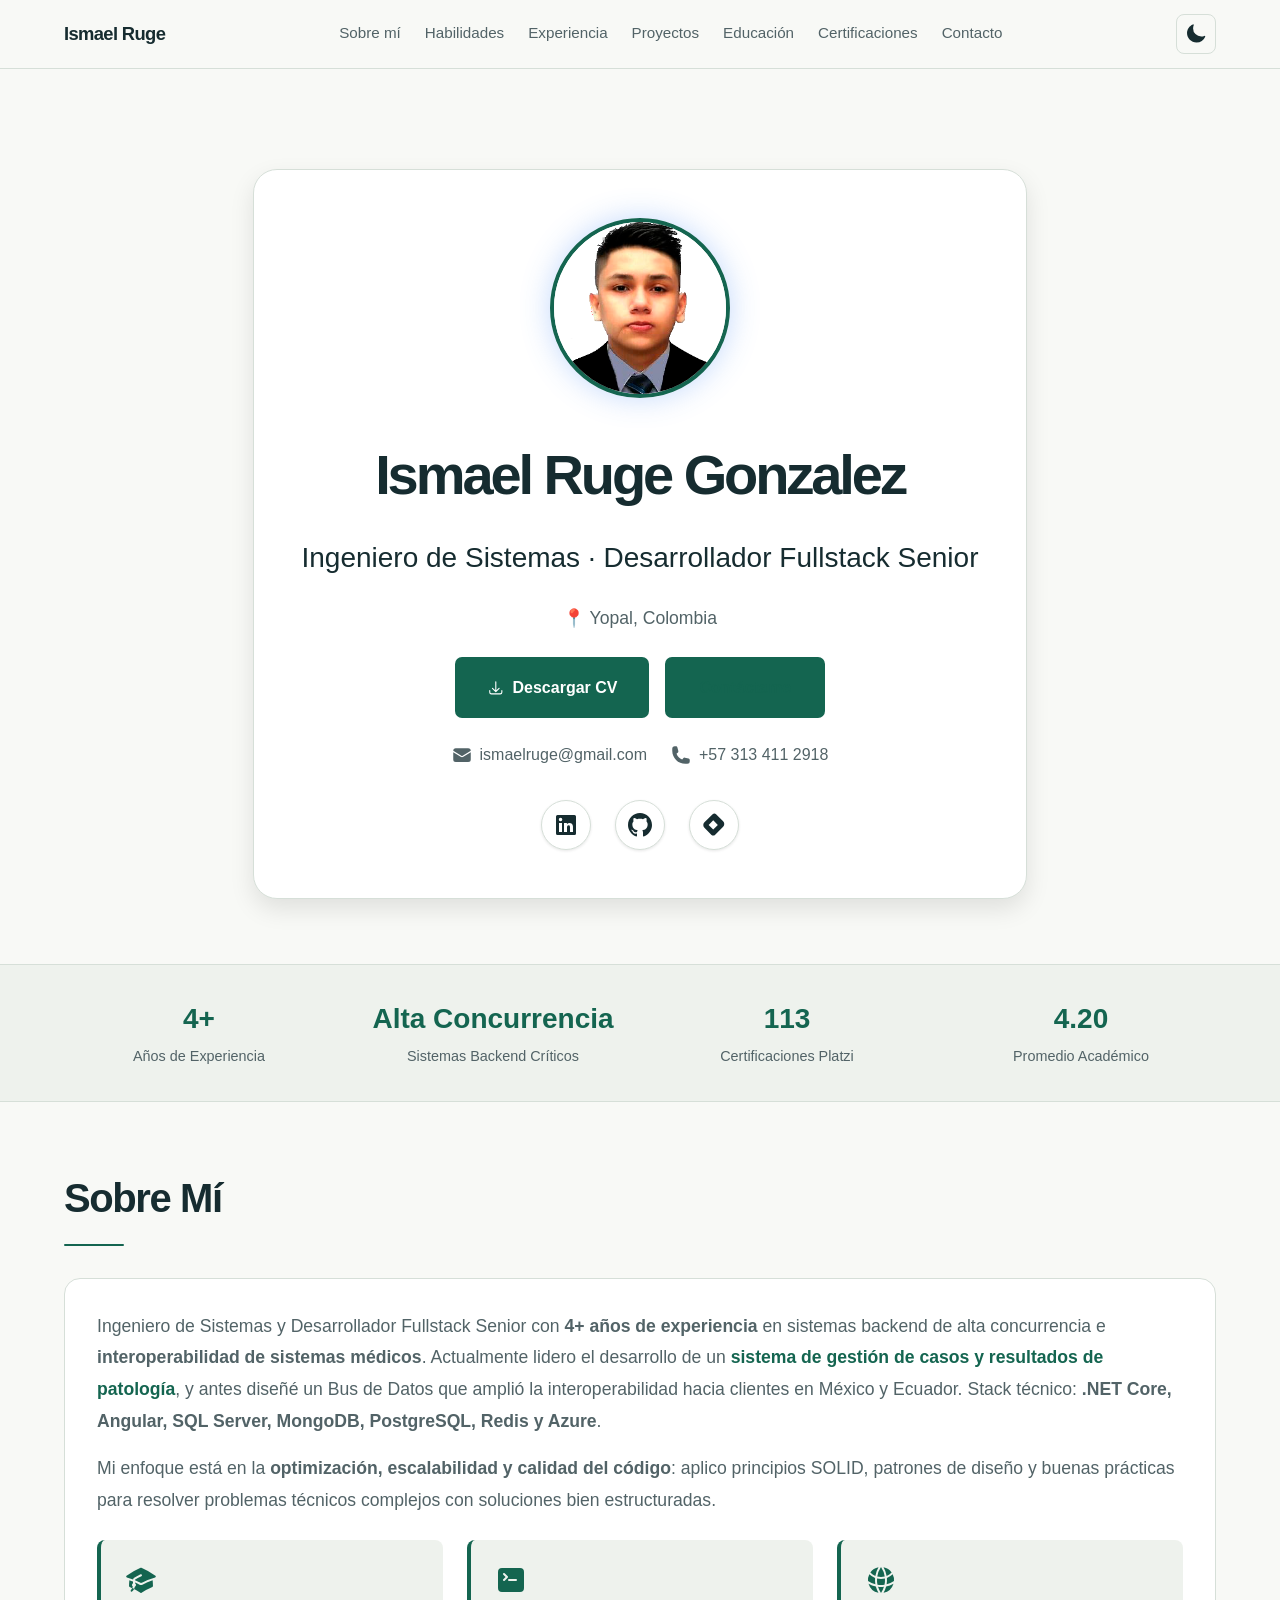
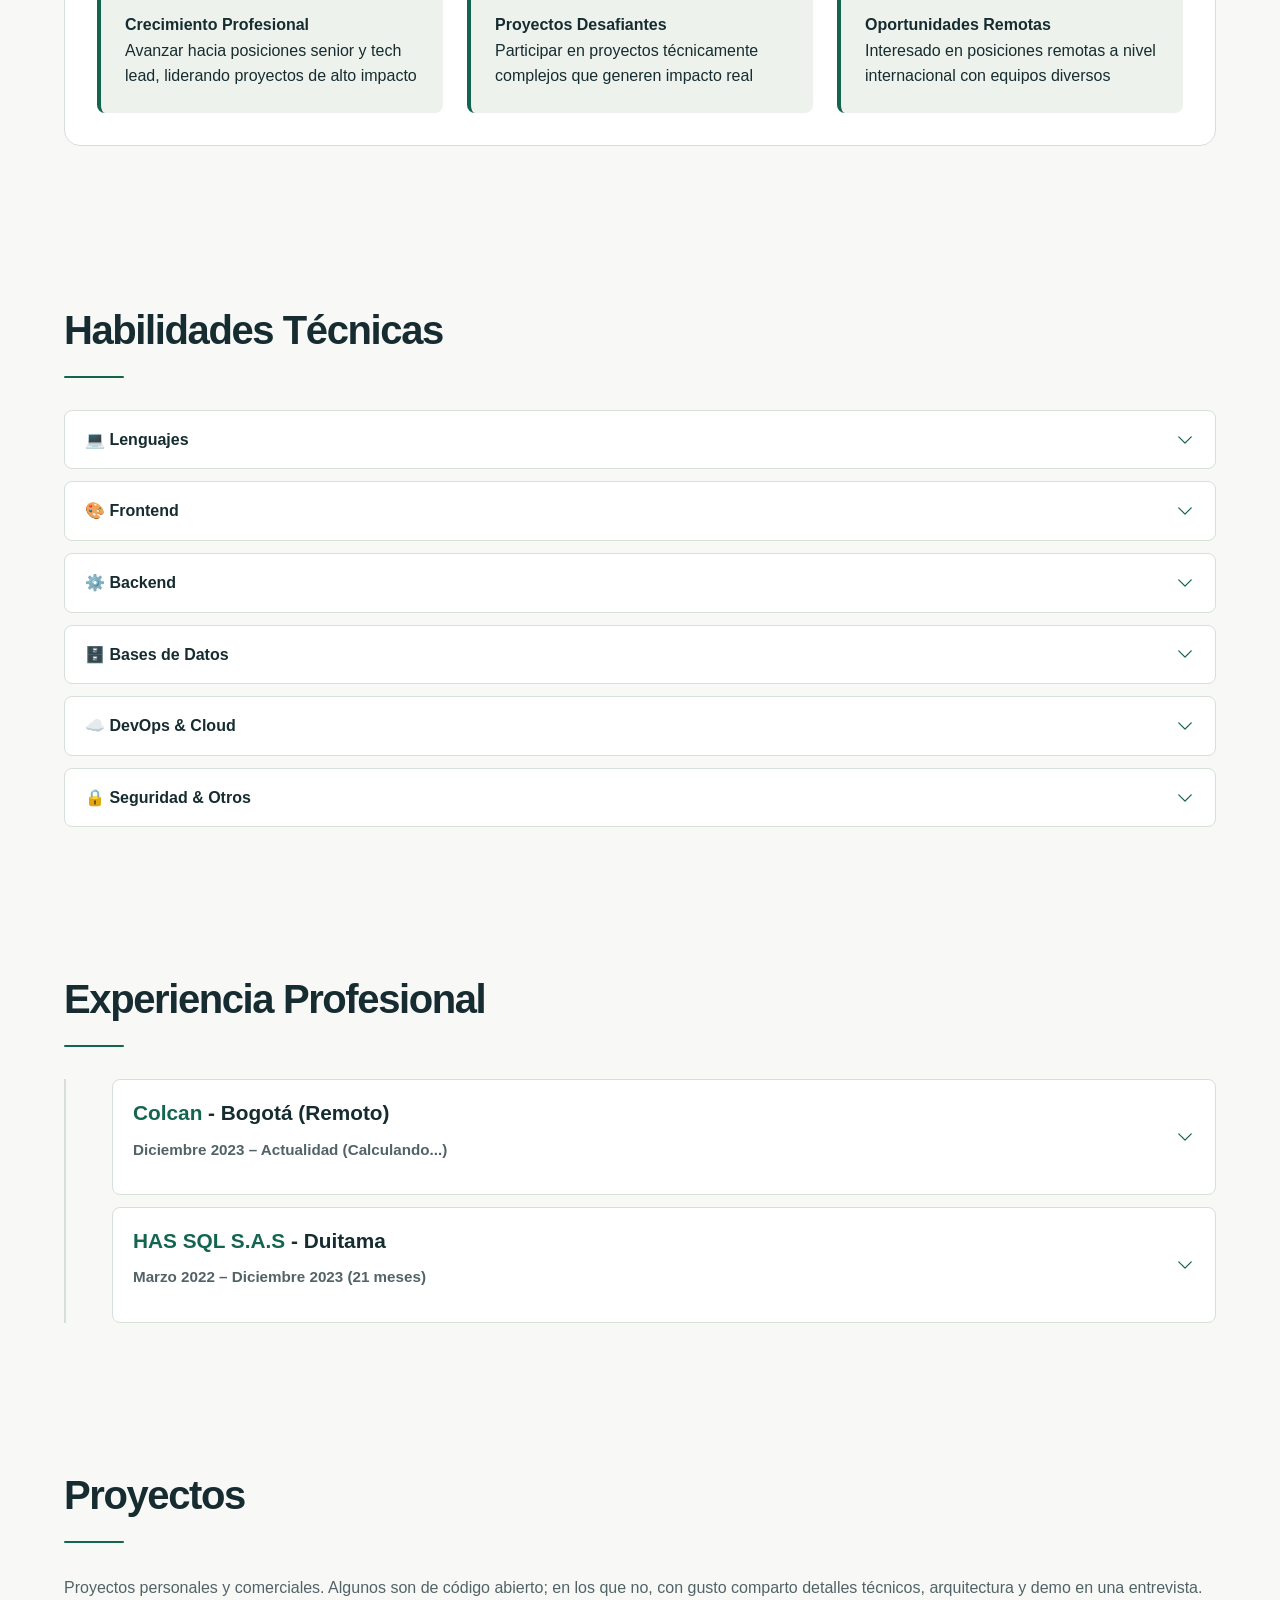
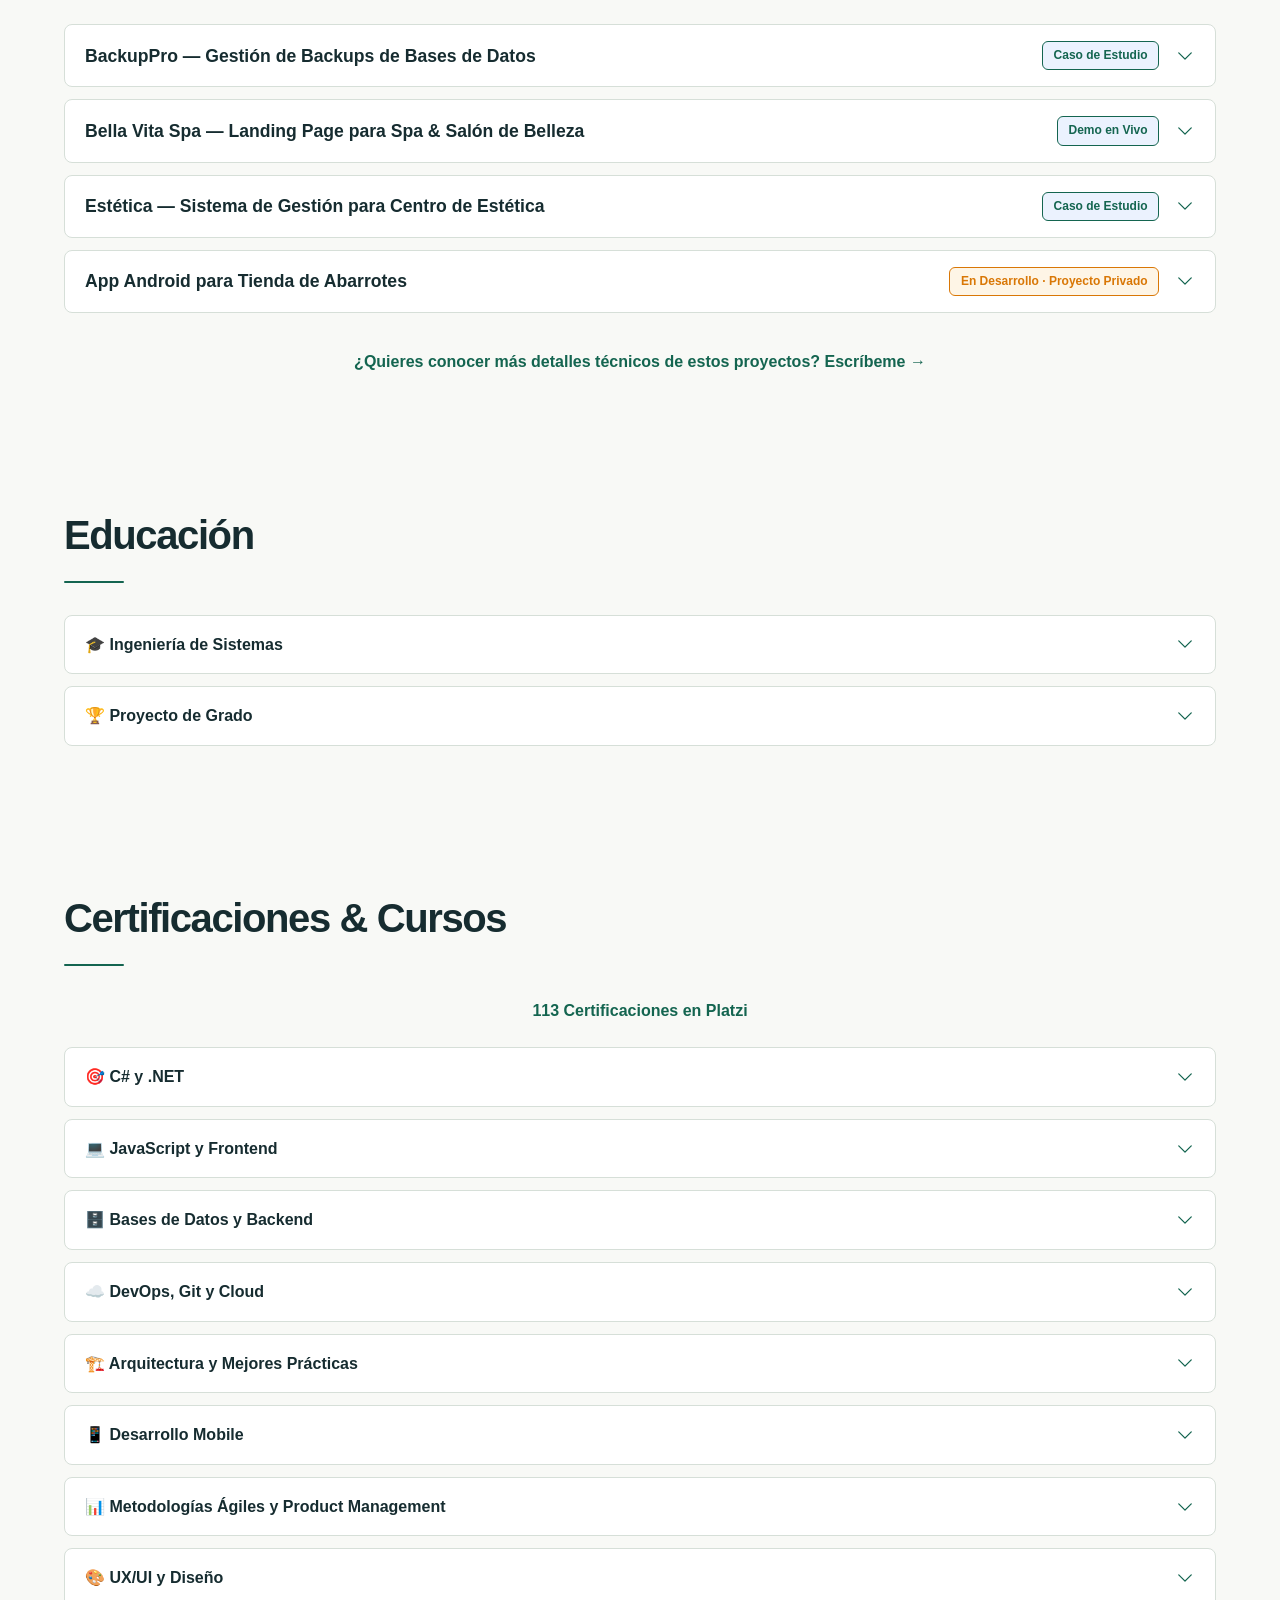
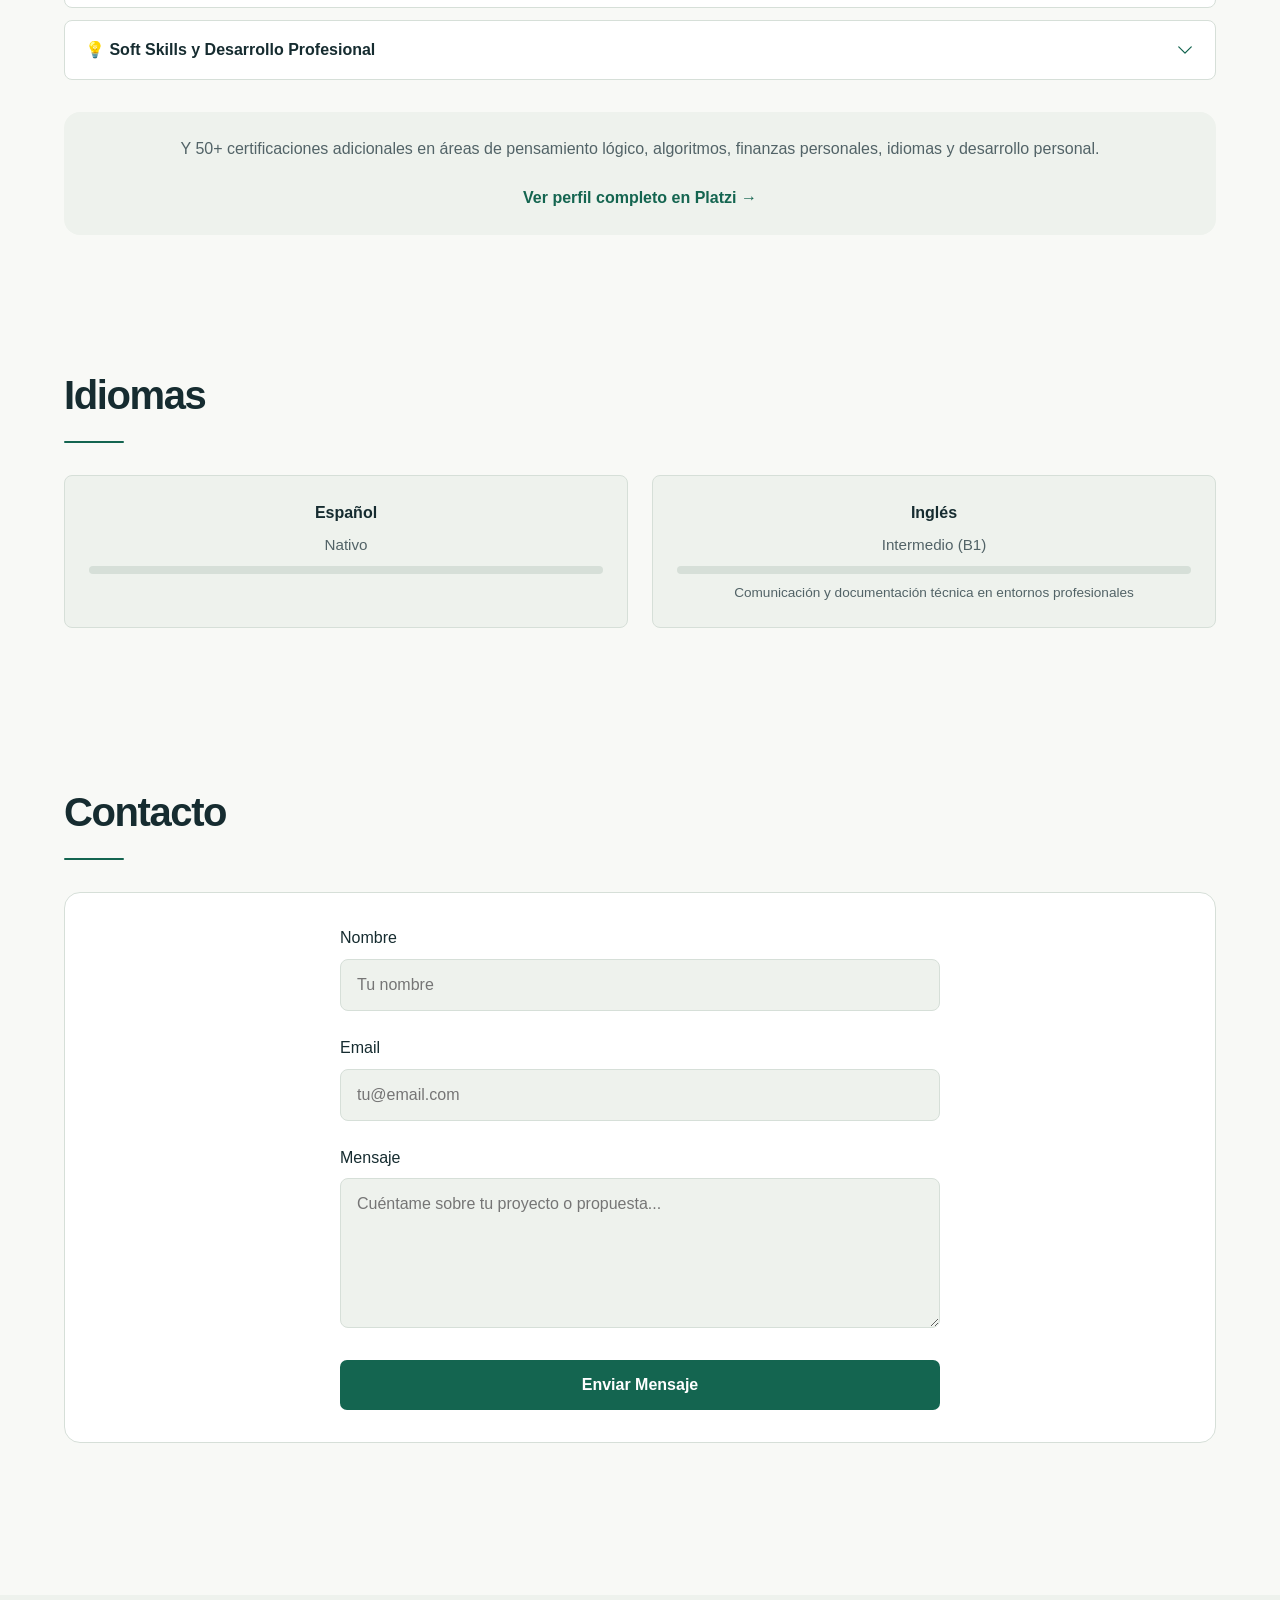
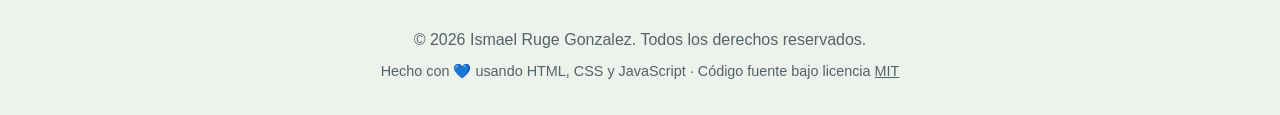
==== commit e7b76804: "Actualizar URL de la demo en vivo de Bella Vita Spa a demo-spa.rugedev.com" ====
--- a/index.html
+++ b/index.html
@@ -6,9 +6,9 @@
     <meta name="viewport" content="width=device-width, initial-scale=1.0">
 
     <!-- Título y SEO -->
-    <title>Ismael Ruge | Desarrollo de software, .NET e integraciones</title>
-
-    <meta name="description" content="Desarrollo software a medida, conecto sistemas y optimizo procesos de negocio. Ismael Ruge, ingeniero de sistemas y desarrollador senior en .NET, Angular y Azure.">
+    <title>Ismael Ruge Gonzalez | Ingeniero de Sistemas y Full Stack Senior</title>
+
+    <meta name="description" content="Portafolio de Ismael Ruge Gonzalez, Ingeniero de Sistemas y desarrollador fullstack senior especializado en sistemas backend de alta concurrencia.">
     <meta name="keywords" content="Ismael Ruge, ingeniero de sistemas, desarrollador fullstack senior, backend senior, C#, .NET, Angular, Azure, React, Node.js, programador Colombia, desarrollador remoto">
     <meta name="author" content="Ismael Ruge Gonzalez">
     <meta name="robots" content="index, follow">
@@ -16,7 +16,7 @@
 
     <!-- Open Graph (para redes sociales) -->
     <meta property="og:title" content="Ismael Ruge Gonzalez | Ingeniero de Sistemas y Full Stack Senior">
-    <meta property="og:description" content="Desarrollo software a medida, conecto sistemas y optimizo procesos de negocio. Ismael Ruge, ingeniero de sistemas y desarrollador senior en .NET, Angular y Azure.">
+    <meta property="og:description" content="Portafolio de Ismael Ruge Gonzalez, Ingeniero de Sistemas y desarrollador fullstack senior especializado en sistemas backend de alta concurrencia.">
     <meta property="og:image" content="https://ismaelruge.github.io/assets/Images/Profile.png">
     <meta property="og:url" content="https://ismaelruge.github.io/">
     <meta property="og:type" content="website">
@@ -32,8 +32,7 @@
     <link rel="icon" href="favicon.svg" type="image/svg+xml">
 
     <!-- Estilos -->
-    <meta name="color-scheme" content="light dark">
-    <link rel="stylesheet" href="portfolio.css">
+    <link rel="stylesheet" href="styles.css">
 
     <!-- Datos estructurados para buscadores -->
     <script type="application/ld+json">
@@ -66,111 +65,978 @@
     </script>
 </head>
 <body>
-<a class="skip-link" href="#main-content">Saltar al contenido principal</a>
-<header class="site-header">
-  <nav class="navigation wrap" aria-label="Navegación principal">
-    <a class="brand" href="#hero" aria-label="Ismael Ruge, inicio"><span class="brand-mark" aria-hidden="true">ir.</span><span>Ismael Ruge<span class="brand-caption">Software engineer</span></span></a>
-    <div class="nav-menu" id="nav-menu">
-      <a class="nav-link" href="#services">Servicios</a><a class="nav-link" href="#projects">Proyectos</a><a class="nav-link" href="#experience">Experiencia</a><a class="nav-link" href="#about">Sobre mí</a>
-      <a class="nav-link nav-contact" href="#contact">Hablemos <span aria-hidden="true">↗</span></a>
+    <a href="#main-content" class="skip-link">Saltar al contenido principal</a>
+
+    <!-- Navegación -->
+    <nav class="navbar" id="navbar">
+        <div class="nav-container">
+            <a href="#hero" class="nav-brand">Ismael Ruge</a>
+
+            <div class="nav-menu" id="nav-menu">
+                <a href="#about" class="nav-link">Sobre mí</a>
+                <a href="#skills" class="nav-link">Habilidades</a>
+                <a href="#experience" class="nav-link">Experiencia</a>
+                <a href="#projects" class="nav-link">Proyectos</a>
+                <a href="#education" class="nav-link">Educación</a>
+                <a href="#certifications" class="nav-link">Certificaciones</a>
+                <a href="#contact" class="nav-link">Contacto</a>
+            </div>
+
+            <div class="nav-actions">
+                <!-- Toggle de Tema Claro/Oscuro -->
+                <button id="theme-toggle" class="theme-toggle" aria-label="Cambiar tema">
+                    <svg id="sun-icon" xmlns="http://www.w3.org/2000/svg" viewBox="0 0 24 24" fill="currentColor">
+                        <path d="M12 2.25a.75.75 0 01.75.75v2.25a.75.75 0 01-1.5 0V3a.75.75 0 01.75-.75zM7.5 12a4.5 4.5 0 119 0 4.5 4.5 0 01-9 0zM18.894 6.166a.75.75 0 00-1.06-1.06l-1.591 1.59a.75.75 0 101.06 1.061l1.591-1.59zM21.75 12a.75.75 0 01-.75.75h-2.25a.75.75 0 010-1.5H21a.75.75 0 01.75.75zM17.834 18.894a.75.75 0 001.06-1.06l-1.59-1.591a.75.75 0 10-1.061 1.06l1.59 1.591zM12 18a.75.75 0 01.75.75V21a.75.75 0 01-1.5 0v-2.25A.75.75 0 0112 18zM7.758 17.303a.75.75 0 00-1.061-1.06l-1.591 1.59a.75.75 0 001.06 1.061l1.591-1.59zM6 12a.75.75 0 01-.75.75H3a.75.75 0 010-1.5h2.25A.75.75 0 016 12zM6.697 7.757a.75.75 0 001.06-1.06l-1.59-1.591a.75.75 0 00-1.061 1.06l1.59 1.591z" />
+                    </svg>
+                    <svg id="moon-icon" xmlns="http://www.w3.org/2000/svg" viewBox="0 0 24 24" fill="currentColor" style="display: none;">
+                        <path fill-rule="evenodd" d="M9.528 1.718a.75.75 0 01.162.819A8.97 8.97 0 009 6a9 9 0 009 9 8.97 8.97 0 003.463-.69.75.75 0 01.981.98 10.503 10.503 0 01-9.694 6.46c-5.799 0-10.5-4.701-10.5-10.5 0-4.368 2.667-8.112 6.46-9.694a.75.75 0 01.818.162z" clip-rule="evenodd" />
+                    </svg>
+                </button>
+
+                <button id="nav-toggle" class="nav-toggle" aria-label="Abrir menú" aria-expanded="false" aria-controls="nav-menu">
+                    <span></span><span></span><span></span>
+                </button>
+            </div>
+        </div>
+    </nav>
+
+    <main id="main-content">
+    <!-- Hero Section -->
+    <section class="hero" id="hero">
+        <div class="hero-content">
+            <img src="assets/Images/Profile.png" alt="Ismael Ruge Gonzalez" class="profile-image">
+            <h1>Ismael Ruge Gonzalez</h1>
+            <p class="subtitle">Ingeniero de Sistemas · Desarrollador Fullstack Senior</p>
+            <p class="location">📍 Yopal, Colombia</p>
+
+            <div class="hero-cta">
+                <a href="assets/CV-IsmaelRuge.pdf" download class="btn btn-primary">
+                    <svg xmlns="http://www.w3.org/2000/svg" viewBox="0 0 24 24" fill="currentColor">
+                        <path d="M12 3a.75.75 0 01.75.75v11.69l3.22-3.22a.75.75 0 111.06 1.06l-4.5 4.5a.75.75 0 01-1.06 0l-4.5-4.5a.75.75 0 111.06-1.06l3.22 3.22V3.75A.75.75 0 0112 3zM3.75 15a.75.75 0 01.75.75v2.25a1.5 1.5 0 001.5 1.5h12a1.5 1.5 0 001.5-1.5v-2.25a.75.75 0 011.5 0v2.25a3 3 0 01-3 3h-12a3 3 0 01-3-3v-2.25a.75.75 0 01.75-.75z" />
+                    </svg>
+                    Descargar CV
+                </a>
+                <a href="#contact" class="btn btn-outline">Contáctame</a>
+            </div>
+
+            <div class="contact-info">
+                <a href="mailto:ismaelruge@gmail.com" class="contact-item">
+                    <svg xmlns="http://www.w3.org/2000/svg" viewBox="0 0 24 24" fill="currentColor">
+                        <path d="M1.5 8.67v8.58a3 3 0 003 3h15a3 3 0 003-3V8.67l-8.928 5.493a3 3 0 01-3.144 0L1.5 8.67z" />
+                        <path d="M22.5 6.908V6.75a3 3 0 00-3-3h-15a3 3 0 00-3 3v.158l9.714 5.978a1.5 1.5 0 001.572 0L22.5 6.908z" />
+                    </svg>
+                    ismaelruge@gmail.com
+                </a>
+                <a href="tel:+573134112918" class="contact-item">
+                    <svg xmlns="http://www.w3.org/2000/svg" viewBox="0 0 24 24" fill="currentColor">
+                        <path fill-rule="evenodd" d="M1.5 4.5a3 3 0 013-3h1.372c.86 0 1.61.586 1.819 1.42l1.105 4.423a1.875 1.875 0 01-.694 1.955l-1.293.97c-.135.101-.164.249-.126.352a11.285 11.285 0 006.697 6.697c.103.038.25.009.352-.126l.97-1.293a1.875 1.875 0 011.955-.694l4.423 1.105c.834.209 1.42.959 1.42 1.82V19.5a3 3 0 01-3 3h-2.25C8.552 22.5 1.5 15.448 1.5 6.75V4.5z" clip-rule="evenodd" />
+                    </svg>
+                    +57 313 411 2918
+                </a>
+            </div>
+
+            <div class="social-links">
+                <a href="https://www.linkedin.com/in/ismaelruge" target="_blank" rel="noopener noreferrer" class="social-link" aria-label="LinkedIn">
+                    <svg xmlns="http://www.w3.org/2000/svg" viewBox="0 0 24 24" fill="currentColor">
+                        <path d="M20.5 2h-17A1.5 1.5 0 002 3.5v17A1.5 1.5 0 003.5 22h17a1.5 1.5 0 001.5-1.5v-17A1.5 1.5 0 0020.5 2zM8 19H5v-9h3zM6.5 8.25A1.75 1.75 0 118.3 6.5a1.78 1.78 0 01-1.8 1.75zM19 19h-3v-4.74c0-1.42-.6-1.93-1.38-1.93A1.74 1.74 0 0013 14.19a.66.66 0 000 .14V19h-3v-9h2.9v1.3a3.11 3.11 0 012.7-1.4c1.55 0 3.36.86 3.36 3.66z"/>
+                    </svg>
+                </a>
+                <a href="https://github.com/ismaelruge" target="_blank" rel="noopener noreferrer" class="social-link" aria-label="GitHub">
+                    <svg xmlns="http://www.w3.org/2000/svg" viewBox="0 0 24 24" fill="currentColor">
+                        <path d="M12 0c-6.626 0-12 5.373-12 12 0 5.302 3.438 9.8 8.207 11.387.599.111.793-.261.793-.577v-2.234c-3.338.726-4.033-1.416-4.033-1.416-.546-1.387-1.333-1.756-1.333-1.756-1.089-.745.083-.729.083-.729 1.205.084 1.839 1.237 1.839 1.237 1.07 1.834 2.807 1.304 3.492.997.107-.775.418-1.305.762-1.604-2.665-.305-5.467-1.334-5.467-5.931 0-1.311.469-2.381 1.236-3.221-.124-.303-.535-1.524.117-3.176 0 0 1.008-.322 3.301 1.23.957-.266 1.983-.399 3.003-.404 1.02.005 2.047.138 3.006.404 2.291-1.552 3.297-1.23 3.297-1.23.653 1.653.242 2.874.118 3.176.77.84 1.235 1.911 1.235 3.221 0 4.609-2.807 5.624-5.479 5.921.43.372.823 1.102.823 2.222v3.293c0 .319.192.694.801.576 4.765-1.589 8.199-6.086 8.199-11.386 0-6.627-5.373-12-12-12z"/>
+                    </svg>
+                </a>
+                <a href="https://platzi.com/p/ismaelruge/" target="_blank" rel="noopener noreferrer" class="social-link" aria-label="Platzi - 113 Certificaciones">
+                    <svg xmlns="http://www.w3.org/2000/svg" viewBox="0 0 24 24" fill="currentColor">
+                        <path d="M10.6392 1.127L2.42569 9.34052C0.917267 10.8489 0.917267 13.287 2.42569 14.7954L9.51138 21.8811C9.97552 22.3452 10.6054 22.6045 11.2353 22.6045C11.8651 22.6045 12.495 22.3452 12.9254 21.8811L21.139 13.6675C22.6474 12.1591 22.6474 9.72103 21.139 8.21261L14.0533 1.127C13.1229 0.19656 11.5696 0.19656 10.6392 1.127ZM11.2353 16.5344L6.6308 11.93L11.2353 7.32552L15.8397 11.93L11.2353 16.5344Z"/>
+                    </svg>
+                </a>
+            </div>
+        </div>
+    </section>
+
+    <!-- Datos Clave -->
+    <section class="stats-bar" aria-label="Datos clave">
+        <div class="container stats-bar-grid">
+            <div class="stat-box">
+                <span class="stat-number">4+</span>
+                <span class="stat-label">Años de Experiencia</span>
+            </div>
+            <div class="stat-box">
+                <span class="stat-number">Alta Concurrencia</span>
+                <span class="stat-label">Sistemas Backend Críticos</span>
+            </div>
+            <div class="stat-box">
+                <span class="stat-number">113</span>
+                <span class="stat-label">Certificaciones Platzi</span>
+            </div>
+            <div class="stat-box">
+                <span class="stat-number">4.20</span>
+                <span class="stat-label">Promedio Académico</span>
+            </div>
+        </div>
+    </section>
+
+    <div class="container">
+        <!-- Sobre Mí / Objetivo -->
+        <section id="about">
+            <h2 class="section-title">Sobre Mí</h2>
+            <div class="card">
+                <div class="about-content">
+                    <p>
+                        Ingeniero de Sistemas y Desarrollador Fullstack Senior con <strong>4+ años de experiencia</strong> en sistemas backend de
+                        alta concurrencia e <strong>interoperabilidad de sistemas médicos</strong>. Actualmente lidero el desarrollo de un
+                        <strong style="color: var(--primary-color);">sistema de gestión de casos y resultados de patología</strong>, y antes diseñé
+                        un Bus de Datos que amplió la interoperabilidad hacia clientes en México y Ecuador.
+                        Stack técnico: <strong>.NET Core, Angular, SQL Server, MongoDB, PostgreSQL, Redis y Azure</strong>.
+                    </p>
+                    <p style="margin-top: 1rem;">
+                        Mi enfoque está en la <strong>optimización, escalabilidad y calidad del código</strong>: aplico principios SOLID,
+                        patrones de diseño y buenas prácticas para resolver problemas técnicos complejos con soluciones bien estructuradas.
+                    </p>
+                </div>
+
+                <div class="objectives-grid">
+                    <div class="objective-item">
+                        <svg xmlns="http://www.w3.org/2000/svg" viewBox="0 0 24 24" fill="currentColor">
+                            <path d="M11.7 2.805a.75.75 0 01.6 0A60.65 60.65 0 0122.83 8.72a.75.75 0 01-.231 1.337 49.949 49.949 0 00-9.902 3.912l-.003.002-.34.18a.75.75 0 01-.707 0A50.009 50.009 0 007.5 12.174v-.224c0-.131.067-.248.172-.311a54.614 54.614 0 014.653-2.52.75.75 0 00-.65-1.352 56.129 56.129 0 00-4.78 2.589 1.858 1.858 0 00-.859 1.228 49.803 49.803 0 00-4.634-1.527.75.75 0 01-.231-1.337A60.653 60.653 0 0111.7 2.805z" />
+                            <path d="M13.06 15.473a48.45 48.45 0 017.666-3.282c.134 1.414.22 2.843.255 4.285a.75.75 0 01-.46.71 47.878 47.878 0 00-8.105 4.342.75.75 0 01-.832 0 47.877 47.877 0 00-8.104-4.342.75.75 0 01-.461-.71c.035-1.442.121-2.87.255-4.286A48.4 48.4 0 016 13.18v1.27a1.5 1.5 0 00-.14 2.508c-.09.38-.222.753-.397 1.11.452.213.901.434 1.346.661a6.729 6.729 0 00.551-1.608 1.5 1.5 0 00.14-2.67v-.645a48.549 48.549 0 013.44 1.668 2.25 2.25 0 002.12 0z" />
+                            <path d="M4.462 19.462c.42-.419.753-.89 1-1.394.453.213.902.434 1.347.661a6.743 6.743 0 01-1.286 1.794.75.75 0 11-1.06-1.06z" />
+                        </svg>
+                        <h4>Crecimiento Profesional</h4>
+                        <p>Avanzar hacia posiciones senior y tech lead, liderando proyectos de alto impacto</p>
+                    </div>
+                    <div class="objective-item">
+                        <svg xmlns="http://www.w3.org/2000/svg" viewBox="0 0 24 24" fill="currentColor">
+                            <path fill-rule="evenodd" d="M2.25 6a3 3 0 013-3h13.5a3 3 0 013 3v12a3 3 0 01-3 3H5.25a3 3 0 01-3-3V6zm3.97.97a.75.75 0 011.06 0l2.25 2.25a.75.75 0 010 1.06l-2.25 2.25a.75.75 0 01-1.06-1.06l1.72-1.72-1.72-1.72a.75.75 0 010-1.06zm4.28 4.28a.75.75 0 000 1.5h5.25a.75.75 0 000-1.5H10.5z" clip-rule="evenodd" />
+                        </svg>
+                        <h4>Proyectos Desafiantes</h4>
+                        <p>Participar en proyectos técnicamente complejos que generen impacto real</p>
+                    </div>
+                    <div class="objective-item">
+                        <svg xmlns="http://www.w3.org/2000/svg" viewBox="0 0 24 24" fill="currentColor">
+                            <path d="M21.721 12.752a9.711 9.711 0 00-.945-5.003 12.754 12.754 0 01-4.339 2.708 18.991 18.991 0 01-.214 4.772 17.165 17.165 0 005.498-2.477zM14.634 15.55a17.324 17.324 0 00.332-4.647c-.952.227-1.945.347-2.966.347-1.021 0-2.014-.12-2.966-.347a17.515 17.515 0 00.332 4.647 17.385 17.385 0 005.268 0zM9.772 17.119a18.963 18.963 0 004.456 0A17.182 17.182 0 0112 21.724a17.18 17.18 0 01-2.228-4.605zM7.777 15.23a18.87 18.87 0 01-.214-4.774 12.753 12.753 0 01-4.34-2.708 9.711 9.711 0 00-.944 5.004 17.165 17.165 0 005.498 2.477zM21.356 14.752a9.765 9.765 0 01-7.478 6.817 18.64 18.64 0 001.988-4.718 18.627 18.627 0 005.49-2.098zM2.644 14.752c1.682.971 3.53 1.688 5.49 2.099a18.64 18.64 0 001.988 4.718 9.765 9.765 0 01-7.478-6.816zM13.878 2.43a9.755 9.755 0 016.116 3.986 11.267 11.267 0 01-3.746 2.504 18.63 18.63 0 00-2.37-6.49zM12 2.276a17.152 17.152 0 012.805 7.121c-.897.23-1.837.353-2.805.353-.968 0-1.908-.122-2.805-.353A17.151 17.151 0 0112 2.276zM10.122 2.43a18.629 18.629 0 00-2.37 6.49 11.266 11.266 0 01-3.746-2.504 9.754 9.754 0 016.116-3.985z" />
+                        </svg>
+                        <h4>Oportunidades Remotas</h4>
+                        <p>Interesado en posiciones remotas a nivel internacional con equipos diversos</p>
+                    </div>
+                </div>
+            </div>
+        </section>
+
+        <!-- Habilidades Técnicas -->
+        <section id="skills">
+            <h2 class="section-title">Habilidades Técnicas</h2>
+            <div class="skills-grid">
+                <details class="cert-category skill-category" name="skills-accordion">
+                    <summary><span>💻 Lenguajes</span><svg class="cert-chevron" xmlns="http://www.w3.org/2000/svg" viewBox="0 0 24 24" fill="currentColor"><path fill-rule="evenodd" d="M12.53 16.28a.75.75 0 01-1.06 0l-7.5-7.5a.75.75 0 011.06-1.06L12 14.69l6.97-6.97a.75.75 0 111.06 1.06l-7.5 7.5z" clip-rule="evenodd" /></svg></summary>
+                    <ul>
+                        <li>JavaScript / TypeScript</li>
+                        <li>C#</li>
+                        <li>SQL</li>
+                        <li>PHP</li>
+                        <li>HTML5 / CSS3</li>
+                        <li>Java / Kotlin</li>
+                    </ul>
+                </details>
+
+                <details class="cert-category skill-category" name="skills-accordion">
+                    <summary><span>🎨 Frontend</span><svg class="cert-chevron" xmlns="http://www.w3.org/2000/svg" viewBox="0 0 24 24" fill="currentColor"><path fill-rule="evenodd" d="M12.53 16.28a.75.75 0 01-1.06 0l-7.5-7.5a.75.75 0 011.06-1.06L12 14.69l6.97-6.97a.75.75 0 111.06 1.06l-7.5 7.5z" clip-rule="evenodd" /></svg></summary>
+                    <ul>
+                        <li>React</li>
+                        <li>Angular</li>
+                        <li>Bootstrap</li>
+                        <li>Material Design</li>
+                        <li>Progressive Web Apps (PWA)</li>
+                    </ul>
+                </details>
+
+                <details class="cert-category skill-category" name="skills-accordion">
+                    <summary><span>⚙️ Backend</span><svg class="cert-chevron" xmlns="http://www.w3.org/2000/svg" viewBox="0 0 24 24" fill="currentColor"><path fill-rule="evenodd" d="M12.53 16.28a.75.75 0 01-1.06 0l-7.5-7.5a.75.75 0 011.06-1.06L12 14.69l6.97-6.97a.75.75 0 111.06 1.06l-7.5 7.5z" clip-rule="evenodd" /></svg></summary>
+                    <ul>
+                        <li>.NET Core (ASP.NET Core, Web API, MVC)</li>
+                        <li>Entity Framework / Dapper</li>
+                        <li>Node.js / Express.js</li>
+                        <li>SignalR / Socket.io</li>
+                        <li>APIs REST y SOAP</li>
+                        <li>WebSockets</li>
+                        <li>Manejo de concurrencia, locks y background jobs</li>
+                    </ul>
+                </details>
+
+                <details class="cert-category skill-category" name="skills-accordion">
+                    <summary><span>🗄️ Bases de Datos</span><svg class="cert-chevron" xmlns="http://www.w3.org/2000/svg" viewBox="0 0 24 24" fill="currentColor"><path fill-rule="evenodd" d="M12.53 16.28a.75.75 0 01-1.06 0l-7.5-7.5a.75.75 0 011.06-1.06L12 14.69l6.97-6.97a.75.75 0 111.06 1.06l-7.5 7.5z" clip-rule="evenodd" /></svg></summary>
+                    <ul>
+                        <li>SQL Server</li>
+                        <li>PostgreSQL</li>
+                        <li>MongoDB</li>
+                        <li>Redis (caché)</li>
+                        <li>MySQL / MariaDB</li>
+                        <li>SQLite</li>
+                    </ul>
+                </details>
+
+                <details class="cert-category skill-category" name="skills-accordion">
+                    <summary><span>☁️ DevOps & Cloud</span><svg class="cert-chevron" xmlns="http://www.w3.org/2000/svg" viewBox="0 0 24 24" fill="currentColor"><path fill-rule="evenodd" d="M12.53 16.28a.75.75 0 01-1.06 0l-7.5-7.5a.75.75 0 011.06-1.06L12 14.69l6.97-6.97a.75.75 0 111.06 1.06l-7.5 7.5z" clip-rule="evenodd" /></svg></summary>
+                    <ul>
+                        <li>Azure (App Services, Blob Storage, SQL)</li>
+                        <li>Azure DevOps</li>
+                        <li>Docker</li>
+                        <li>IIS</li>
+                        <li>CI/CD con GitHub Actions</li>
+                    </ul>
+                </details>
+
+                <details class="cert-category skill-category" name="skills-accordion">
+                    <summary><span>🔒 Seguridad & Otros</span><svg class="cert-chevron" xmlns="http://www.w3.org/2000/svg" viewBox="0 0 24 24" fill="currentColor"><path fill-rule="evenodd" d="M12.53 16.28a.75.75 0 01-1.06 0l-7.5-7.5a.75.75 0 011.06-1.06L12 14.69l6.97-6.97a.75.75 0 111.06 1.06l-7.5 7.5z" clip-rule="evenodd" /></svg></summary>
+                    <ul>
+                        <li>JWT / OAuth2</li>
+                        <li>SHA256 / CORS</li>
+                        <li>Arquitectura MVC / Multitenant</li>
+                        <li>Git / Jira / SCRUM</li>
+                        <li>Swagger/OpenAPI / Postman</li>
+                    </ul>
+                </details>
+            </div>
+        </section>
+
+        <!-- Experiencia Profesional -->
+        <section id="experience">
+            <h2 class="section-title">Experiencia Profesional</h2>
+
+            <div class="timeline">
+                <details class="timeline-item cert-category" name="experience-accordion">
+                    <summary>
+                        <div class="timeline-header">
+                            <h4><span class="timeline-company">Colcan</span> - Bogotá (Remoto)</h4>
+                            <p class="timeline-date">Diciembre 2023 – Actualidad (<span id="colcan-duration">Calculando...</span>)</p>
+                        </div>
+                        <svg class="cert-chevron" xmlns="http://www.w3.org/2000/svg" viewBox="0 0 24 24" fill="currentColor"><path fill-rule="evenodd" d="M12.53 16.28a.75.75 0 01-1.06 0l-7.5-7.5a.75.75 0 011.06-1.06L12 14.69l6.97-6.97a.75.75 0 111.06 1.06l-7.5 7.5z" clip-rule="evenodd" /></svg>
+                    </summary>
+                    <div class="timeline-panel">
+                    <p style="font-weight: 600; color: var(--primary-color); margin-bottom: 0.5rem;">Desarrollador Senior Backend / Fullstack</p>
+
+                    <div style="background: var(--bg-tertiary); padding: 1rem; border-radius: var(--radius-md); margin-bottom: 1rem; border-left: 4px solid var(--primary-color);">
+                        <p style="font-weight: 600; color: var(--text-primary); margin-bottom: 0.5rem;">🚀 Logro Principal:</p>
+                        <p style="color: var(--text-secondary);">
+                            Lidero actualmente el desarrollo de un <strong style="color: var(--primary-color);">sistema de gestión de casos y resultados
+                            de patología</strong>, con arquitecturas backend de alta concurrencia, mecanismos de caché, control de concurrencia y
+                            reintentos que garantizan estabilidad en producción.
+                        </p>
+                    </div>
+
+                    <div class="timeline-description">
+                        <p style="font-weight: 600; color: var(--text-primary); margin-bottom: 0.75rem;">Responsabilidades y Logros Técnicos:</p>
+                        <ul>
+                            <li><strong>Interoperabilidad médica:</strong> Desarrollo de sistema de integración entre múltiples dispositivos médicos (analizadores clínicos), gestionando homologaciones, validaciones e interpretación de resultados</li>
+                            <li><strong>Liderazgo de proyecto actual:</strong> Lidero el desarrollo de un sistema de gestión de casos y resultados de patología, a cargo de las decisiones técnicas y la coordinación del equipo</li>
+                            <li><strong>Bus de Datos genérico (entregado):</strong> Diseño y desarrollo de un Bus de Datos para la integración de múltiples APIs externas, que facilitó la interoperabilidad con clientes nacionales e internacionales (México y Ecuador)</li>
+                            <li><strong>Arquitectura de alta concurrencia:</strong> Implementación de servicios capaces de manejar grandes picos de eventos por segundo, manteniendo estabilidad y consistencia</li>
+                            <li><strong>Liderazgo técnico:</strong> Coordinación de hasta 3 desarrolladores, revisión de código (code review) y aprobación de Pull Requests</li>
+                            <li><strong>Optimización de procesos críticos:</strong> Reducción de tiempos de ejecución de minutos a segundos mediante reingeniería de procesos backend</li>
+                            <li><strong>Resiliencia y control:</strong> Mecanismos de reintento, control de errores, concurrencia, locks y caché con Redis</li>
+                            <li><strong>Bases de datos:</strong> Diseño y optimización avanzada en SQL Server, MongoDB y PostgreSQL (índices, pipelines, consultas complejas)</li>
+                            <li><strong>Observabilidad:</strong> Logs centralizados y monitoreo mediante Azure Blob Storage y bases de datos NoSQL</li>
+                            <li><strong>Disponibilidad on-call:</strong> Atención de incidentes críticos en producción</li>
+                        </ul>
+                    </div>
+
+                    <div style="margin-top: 1rem; padding: 0.75rem; background: rgba(59, 130, 246, 0.05); border-radius: var(--radius-sm); border: 1px solid rgba(59, 130, 246, 0.2);">
+                        <p style="font-size: 0.9rem; color: var(--text-secondary); margin: 0;">
+                            <strong style="color: var(--primary-color);">Impacto:</strong> Reducción de tiempos de procesamiento de minutos a segundos,
+                            arquitectura backend estable bajo alta concurrencia y expansión de la interoperabilidad hacia clientes internacionales
+                            (México y Ecuador).
+                        </p>
+                    </div>
+
+                    <div class="timeline-skills">
+                        <span class="skill-tag">Angular</span>
+                        <span class="skill-tag">.NET Core</span>
+                        <span class="skill-tag">SQL Server</span>
+                        <span class="skill-tag">MongoDB</span>
+                        <span class="skill-tag">PostgreSQL</span>
+                        <span class="skill-tag">Redis</span>
+                        <span class="skill-tag">APIs REST</span>
+                        <span class="skill-tag">SignalR</span>
+                        <span class="skill-tag">Sistemas de Patología</span>
+                        <span class="skill-tag">Bus de Datos</span>
+                        <span class="skill-tag">Alta Concurrencia</span>
+                        <span class="skill-tag">Code Review</span>
+                        <span class="skill-tag">Liderazgo</span>
+                    </div>
+                    </div>
+                </details>
+
+                <details class="timeline-item cert-category" name="experience-accordion">
+                    <summary>
+                        <div class="timeline-header">
+                            <h4><span class="timeline-company">HAS SQL S.A.S</span> - Duitama</h4>
+                            <p class="timeline-date">Marzo 2022 – Diciembre 2023 (21 meses)</p>
+                        </div>
+                        <svg class="cert-chevron" xmlns="http://www.w3.org/2000/svg" viewBox="0 0 24 24" fill="currentColor"><path fill-rule="evenodd" d="M12.53 16.28a.75.75 0 01-1.06 0l-7.5-7.5a.75.75 0 011.06-1.06L12 14.69l6.97-6.97a.75.75 0 111.06 1.06l-7.5 7.5z" clip-rule="evenodd" /></svg>
+                    </summary>
+                    <div class="timeline-panel">
+                    <p style="font-weight: 600; color: var(--primary-color); margin-bottom: 0.5rem;">Desarrollador Backend / Fullstack</p>
+                    <div class="timeline-description">
+                        <ul>
+                            <li>Desarrollo de sistemas empresariales desde cero y evolución de plataformas existentes</li>
+                            <li><strong>Migración de sistemas legados:</strong> Migración completa de sistemas heredados (VB / Access 2000 / PHP legacy) a .NET Core MVC</li>
+                            <li>Diseño y administración de bases de datos SQL Server desde cero para sistemas legales, presupuestales y de nómina</li>
+                            <li>Desarrollo del software principal de gestión de soporte técnico, actualmente en uso productivo</li>
+                            <li>Integración con pasarelas de pago, bancos y sistemas externos</li>
+                            <li>Gestión de despliegues, servidores y bases de datos de clientes</li>
+                            <li>Implementación de validaciones, licenciamiento, auditoría y copias de seguridad automatizadas</li>
+                            <li><strong>Resolución de incidentes críticos</strong>, incluyendo recuperación de datos tras un ataque al servidor</li>
+                            <li>Liderazgo y mentoría de un desarrollador junior</li>
+                        </ul>
+                    </div>
+                    <div class="timeline-skills">
+                        <span class="skill-tag">HTML/CSS/JS</span>
+                        <span class="skill-tag">.NET Core MVC</span>
+                        <span class="skill-tag">Bootstrap</span>
+                        <span class="skill-tag">SQL Server</span>
+                        <span class="skill-tag">JWT</span>
+                        <span class="skill-tag">IIS</span>
+                        <span class="skill-tag">APIs REST</span>
+                        <span class="skill-tag">Migración de Legados</span>
+                        <span class="skill-tag">Mentoría</span>
+                    </div>
+                    </div>
+                </details>
+            </div>
+        </section>
+
+        <!-- Proyectos -->
+        <section id="projects">
+            <h2 class="section-title">Proyectos</h2>
+            <p style="color: var(--text-secondary); margin-bottom: 1.5rem;">
+                Proyectos personales y comerciales. Algunos son de código abierto; en los que no, con gusto comparto
+                detalles técnicos, arquitectura y demo en una entrevista.
+            </p>
+
+            <div class="projects-grid">
+                <details class="cert-category project-card" name="projects-accordion">
+                    <summary>
+                        <span class="project-header">
+                            <h4>BackupPro — Gestión de Backups de Bases de Datos</h4>
+                            <span class="project-badge">Caso de Estudio</span>
+                        </span>
+                        <svg class="cert-chevron" xmlns="http://www.w3.org/2000/svg" viewBox="0 0 24 24" fill="currentColor"><path fill-rule="evenodd" d="M12.53 16.28a.75.75 0 01-1.06 0l-7.5-7.5a.75.75 0 011.06-1.06L12 14.69l6.97-6.97a.75.75 0 111.06 1.06l-7.5 7.5z" clip-rule="evenodd" /></svg>
+                    </summary>
+                    <div class="project-panel">
+                        <a href="proyectos/backuppro.html">
+                            <img src="assets/Images/projects/backuppro/dashboard.jpg" alt="Panel principal de BackupPro" style="width: 100%; border-radius: var(--radius-md); box-shadow: var(--shadow-md);" loading="lazy">
+                        </a>
+                        <p class="project-description">
+                            Aplicación ASP.NET Core MVC (.NET 10) para programar y gestionar backups de bases de datos
+                            hacia múltiples destinos de almacenamiento: 7 motores de BD (SQL Server, MySQL, MariaDB,
+                            PostgreSQL, MongoDB, SQLite, Oracle) y 7 destinos (local, FTP, SFTP, Azure Blob, Amazon S3,
+                            Google Drive, OneDrive). Incluye programación automática de tareas, retención y
+                            restauración con auditoría, cifrado de credenciales (Argon2id + AES-256-GCM) y 88 pruebas
+                            automatizadas. Nació como mi <strong>proyecto de grado</strong> y desde entonces lo he
+                            seguido evolucionando. Validé la compilación, la suite de pruebas y un flujo de backup
+                            real de punta a punta antes de publicar este caso de estudio.
+                        </p>
+                        <div class="project-tags">
+                            <span class="skill-tag">.NET Core / ASP.NET Core MVC</span>
+                            <span class="skill-tag">Entity Framework Core</span>
+                            <span class="skill-tag">ASP.NET Identity</span>
+                            <span class="skill-tag">xUnit / Moq</span>
+                            <span class="skill-tag">Cifrado AES-256-GCM</span>
+                            <span class="skill-tag">GitHub Actions (CI)</span>
+                            <span class="skill-tag">Código Abierto</span>
+                        </div>
+                        <div class="case-links">
+                            <a href="proyectos/backuppro.html" class="btn">Ver caso de estudio →</a>
+                            <a href="https://github.com/ismaelruge/BackupPro" target="_blank" rel="noopener noreferrer" class="btn btn-outline">Ver código fuente ↗</a>
+                        </div>
+                    </div>
+                </details>
+
+                <details class="cert-category project-card" name="projects-accordion">
+                    <summary>
+                        <span class="project-header">
+                            <h4>Bella Vita Spa — Landing Page para Spa &amp; Salón de Belleza</h4>
+                            <span class="project-badge">Demo en Vivo</span>
+                        </span>
+                        <svg class="cert-chevron" xmlns="http://www.w3.org/2000/svg" viewBox="0 0 24 24" fill="currentColor"><path fill-rule="evenodd" d="M12.53 16.28a.75.75 0 01-1.06 0l-7.5-7.5a.75.75 0 011.06-1.06L12 14.69l6.97-6.97a.75.75 0 111.06 1.06l-7.5 7.5z" clip-rule="evenodd" /></svg>
+                    </summary>
+                    <div class="project-panel">
+                        <a href="proyectos/demo-spa.html">
+                            <img src="assets/Images/projects/demo-spa/hero-desktop.jpg" alt="Landing page de Bella Vita Spa" style="width: 100%; border-radius: var(--radius-md); box-shadow: var(--shadow-md);" loading="lazy">
+                        </a>
+                        <p class="project-description">
+                            Landing page de demostración 100% personalizada para un spa/salón de belleza, desarrollada para
+                            RugeDev como muestra comercial de diseño web. Mobile-first, animaciones al hacer scroll, SEO
+                            técnico completo (schema.org, Open Graph, sitemap) y despliegue continuo en Azure Static Web
+                            Apps con GitHub Actions.
+                        </p>
+                        <div class="project-tags">
+                            <span class="skill-tag">HTML5</span>
+                            <span class="skill-tag">CSS3</span>
+                            <span class="skill-tag">JavaScript Vanilla</span>
+                            <span class="skill-tag">Responsive</span>
+                            <span class="skill-tag">SEO</span>
+                            <span class="skill-tag">Azure Static Web Apps</span>
+                            <span class="skill-tag">CI/CD</span>
+                        </div>
+                        <div class="case-links">
+                            <a href="proyectos/demo-spa.html" class="btn">Ver caso de estudio →</a>
+                            <a href="https://demo-spa.rugedev.com" target="_blank" rel="noopener noreferrer" class="btn btn-outline">Demo en vivo ↗</a>
+                        </div>
+                    </div>
+                </details>
+
+                <details class="cert-category project-card" name="projects-accordion">
+                    <summary>
+                        <span class="project-header">
+                            <h4>Estética — Sistema de Gestión para Centro de Estética</h4>
+                            <span class="project-badge">Caso de Estudio</span>
+                        </span>
+                        <svg class="cert-chevron" xmlns="http://www.w3.org/2000/svg" viewBox="0 0 24 24" fill="currentColor"><path fill-rule="evenodd" d="M12.53 16.28a.75.75 0 01-1.06 0l-7.5-7.5a.75.75 0 011.06-1.06L12 14.69l6.97-6.97a.75.75 0 111.06 1.06l-7.5 7.5z" clip-rule="evenodd" /></svg>
+                    </summary>
+                    <div class="project-panel">
+                        <a href="proyectos/estetica.html">
+                            <img src="assets/Images/projects/estetica/dashboard.jpg" alt="Panel general del sistema de gestión Estética" style="width: 100%; border-radius: var(--radius-md); box-shadow: var(--shadow-md);" loading="lazy">
+                        </a>
+                        <p class="project-description">
+                            Sistema de gestión integral para un centro de estética: agenda de citas en línea de tiempo,
+                            catálogo de clientes, servicios y productos con control de stock, ventas, compras y gastos,
+                            además de un panel de administración con roles, usuarios y respaldo de base de datos.
+                            Backend en ASP.NET Core 10 (Dapper + SQLite) y frontend en Angular 22 con Material.
+                        </p>
+                        <div class="project-tags">
+                            <span class="skill-tag">.NET Core / ASP.NET Core Web API</span>
+                            <span class="skill-tag">Angular + Angular Material</span>
+                            <span class="skill-tag">Dapper + SQLite</span>
+                            <span class="skill-tag">Argon2id + Cookies HttpOnly</span>
+                            <span class="skill-tag">CSRF + Rate Limiting</span>
+                        </div>
+                        <div class="case-links">
+                            <a href="proyectos/estetica.html" class="btn">Ver caso de estudio →</a>
+                        </div>
+                    </div>
+                </details>
+
+                <details class="cert-category project-card" name="projects-accordion">
+                    <summary>
+                        <span class="project-header">
+                            <h4>App Android para Tienda de Abarrotes</h4>
+                            <span class="project-badge project-badge-progress">En Desarrollo · Proyecto Privado</span>
+                        </span>
+                        <svg class="cert-chevron" xmlns="http://www.w3.org/2000/svg" viewBox="0 0 24 24" fill="currentColor"><path fill-rule="evenodd" d="M12.53 16.28a.75.75 0 01-1.06 0l-7.5-7.5a.75.75 0 011.06-1.06L12 14.69l6.97-6.97a.75.75 0 111.06 1.06l-7.5 7.5z" clip-rule="evenodd" /></svg>
+                    </summary>
+                    <div class="project-panel">
+                        <p class="project-description">
+                            Aplicación móvil para digitalizar el inventario y las ventas de una tienda de abarrotes:
+                            reconocimiento óptico de caracteres (OCR) para registrar productos, escaneo de código de barras
+                            para agilizar el punto de venta y dictado por voz para registrar pedidos manos-libres.
+                        </p>
+                        <div class="project-tags">
+                            <span class="skill-tag">Android</span>
+                            <span class="skill-tag">Kotlin</span>
+                            <span class="skill-tag">OCR</span>
+                            <span class="skill-tag">Código de Barras</span>
+                            <span class="skill-tag">Reconocimiento de Voz</span>
+                        </div>
+                    </div>
+                </details>
+            </div>
+
+            <p style="text-align: center; margin-top: 1.5rem;">
+                <a href="#contact" style="color: var(--primary-color); font-weight: 600; text-decoration: none;">
+                    ¿Quieres conocer más detalles técnicos de estos proyectos? Escríbeme →
+                </a>
+            </p>
+        </section>
+
+        <!-- Educación -->
+        <section id="education">
+            <h2 class="section-title">Educación</h2>
+
+            <details class="cert-category" name="education-accordion">
+                <summary><span>🎓 Ingeniería de Sistemas</span><svg class="cert-chevron" xmlns="http://www.w3.org/2000/svg" viewBox="0 0 24 24" fill="currentColor"><path fill-rule="evenodd" d="M12.53 16.28a.75.75 0 01-1.06 0l-7.5-7.5a.75.75 0 011.06-1.06L12 14.69l6.97-6.97a.75.75 0 111.06 1.06l-7.5 7.5z" clip-rule="evenodd" /></svg></summary>
+                <div class="education-panel">
+                    <div style="display: flex; justify-content: space-between; align-items: start; flex-wrap: wrap; gap: 1rem; margin-bottom: 1rem;">
+                        <div>
+                            <p style="font-weight: 600; margin-bottom: 0.5rem;">Corporación Universitaria Remington (Uniremington)</p>
+                            <p style="color: var(--text-muted);">Virtual, Colombia • Graduado</p>
+                        </div>
+                        <div style="text-align: right;">
+                            <div style="background: var(--bg-tertiary); padding: 0.75rem 1rem; border-radius: var(--radius-md); border-left: 4px solid var(--primary-color);">
+                                <p style="font-size: 2rem; font-weight: 700; color: var(--primary-color); line-height: 1;">4.20</p>
+                                <p style="font-size: 0.85rem; color: var(--text-muted); margin-top: 0.25rem;">Promedio Acumulado</p>
+                            </div>
+                        </div>
+                    </div>
+
+                    <div style="display: grid; grid-template-columns: repeat(auto-fit, minmax(140px, 1fr)); gap: 1rem; margin: 1.5rem 0; padding: 1rem; background: var(--bg-tertiary); border-radius: var(--radius-md);">
+                        <div style="text-align: center;">
+                            <p style="font-size: 1.5rem; font-weight: 700; color: var(--primary-color);">100%</p>
+                            <p style="font-size: 0.85rem; color: var(--text-muted);">Carrera Completada</p>
+                        </div>
+                        <div style="text-align: center;">
+                            <p style="font-size: 1.5rem; font-weight: 700; color: var(--primary-color);">145/145</p>
+                            <p style="font-size: 0.85rem; color: var(--text-muted);">Créditos</p>
+                        </div>
+                        <div style="text-align: center;">
+                            <p style="font-size: 1.5rem; font-weight: 700; color: var(--primary-color);">Aprobado</p>
+                            <p style="font-size: 0.85rem; color: var(--text-muted);">Proyecto de Grado</p>
+                        </div>
+                        <div style="text-align: center;">
+                            <p style="font-size: 1.5rem; font-weight: 700; color: var(--primary-color);">🎓</p>
+                            <p style="font-size: 0.85rem; color: var(--text-muted);">Graduado</p>
+                        </div>
+                    </div>
+
+                    <div style="margin-top: 1.5rem;">
+                        <h5 style="color: var(--text-primary); margin-bottom: 0.75rem; font-size: 1.1rem;">Áreas de Especialización</h5>
+                        <div style="display: grid; grid-template-columns: repeat(auto-fit, minmax(250px, 1fr)); gap: 0.75rem;">
+                            <div style="padding: 0.75rem; background: var(--bg-secondary); border-radius: var(--radius-sm); border-left: 3px solid var(--primary-color);">
+                                <p style="font-weight: 600; color: var(--text-primary); margin-bottom: 0.25rem;">💾 Bases de Datos</p>
+                                <p style="font-size: 0.85rem; color: var(--text-muted);">Bases de Datos I y II, SQL Server</p>
+                            </div>
+                            <div style="padding: 0.75rem; background: var(--bg-secondary); border-radius: var(--radius-sm); border-left: 3px solid var(--primary-color);">
+                                <p style="font-weight: 600; color: var(--text-primary); margin-bottom: 0.25rem;">🏗️ Ingeniería de Software</p>
+                                <p style="font-size: 0.85rem; color: var(--text-muted);">Desarrollo y arquitectura de software</p>
+                            </div>
+                            <div style="padding: 0.75rem; background: var(--bg-secondary); border-radius: var(--radius-sm); border-left: 3px solid var(--primary-color);">
+                                <p style="font-weight: 600; color: var(--text-primary); margin-bottom: 0.25rem;">💻 Programación Avanzada</p>
+                                <p style="font-size: 0.85rem; color: var(--text-muted);">Lenguajes de programación y algoritmos</p>
+                            </div>
+                            <div style="padding: 0.75rem; background: var(--bg-secondary); border-radius: var(--radius-sm); border-left: 3px solid var(--primary-color);">
+                                <p style="font-weight: 600; color: var(--text-primary); margin-bottom: 0.25rem;">🌐 Redes y Comunicaciones</p>
+                                <p style="font-size: 0.85rem; color: var(--text-muted);">Sistemas operativos y arquitectura digital</p>
+                            </div>
+                        </div>
+                    </div>
+
+                    <div style="margin-top: 1.5rem; padding: 1rem; background: linear-gradient(135deg, rgba(59, 130, 246, 0.1), rgba(59, 130, 246, 0.05)); border-radius: var(--radius-md); border: 1px solid rgba(59, 130, 246, 0.2);">
+                        <p style="color: var(--text-secondary); line-height: 1.6;">
+                            <strong style="color: var(--primary-color);">Formación integral</strong> en desarrollo de software, arquitectura de sistemas,
+                            bases de datos, redes, seguridad informática y metodologías ágiles. Énfasis en desarrollo web,
+                            programación avanzada y proyectos de ingeniería.
+                        </p>
+                    </div>
+                </div>
+            </details>
+
+            <details class="cert-category" name="education-accordion">
+                <summary><span>🏆 Proyecto de Grado</span><svg class="cert-chevron" xmlns="http://www.w3.org/2000/svg" viewBox="0 0 24 24" fill="currentColor"><path fill-rule="evenodd" d="M12.53 16.28a.75.75 0 01-1.06 0l-7.5-7.5a.75.75 0 011.06-1.06L12 14.69l6.97-6.97a.75.75 0 111.06 1.06l-7.5 7.5z" clip-rule="evenodd" /></svg></summary>
+                <div class="education-panel">
+                    <div style="background: var(--bg-tertiary); padding: 1.25rem; border-radius: var(--radius-md); border-left: 4px solid var(--primary-color);">
+                        <div style="display: flex; justify-content: space-between; align-items: start; flex-wrap: wrap; gap: 1rem; margin-bottom: 1rem;">
+                            <div style="flex: 1; min-width: 250px;">
+                                <h6 style="color: var(--primary-color); font-size: 1.1rem; font-weight: 700; margin-bottom: 0.5rem;">
+                                    Software de Creación de Copias de Seguridad Automáticas
+                                </h6>
+                                <p style="color: var(--text-secondary); font-size: 0.95rem; line-height: 1.6; margin-bottom: 1rem;">
+                                    Sistema automatizado de respaldo con integración a múltiples plataformas de almacenamiento en la nube,
+                                    diseñado para garantizar la integridad y disponibilidad de datos críticos.
+                                </p>
+                                <p style="color: var(--text-secondary); font-size: 0.95rem; line-height: 1.6; margin-bottom: 1rem;">
+                                    Este proyecto no se quedó en la entrega académica: lo seguí evolucionando y hoy es
+                                    <strong style="color: var(--primary-color);">BackupPro</strong>, con muchos más motores de
+                                    base de datos y destinos de almacenamiento, cifrado de credenciales y pruebas automatizadas.
+                                    Ver <a href="proyectos/backuppro.html" style="color: var(--primary-color); font-weight: 600;">caso de estudio</a>.
+                                </p>
+                            </div>
+                            <div style="background: rgba(59, 130, 246, 0.1); padding: 0.75rem 1rem; border-radius: var(--radius-sm); text-align: center; border: 1px solid rgba(59, 130, 246, 0.3);">
+                                <p style="font-weight: 700; color: var(--primary-color); font-size: 0.9rem; margin-bottom: 0.25rem;">APROBADO</p>
+                                <p style="font-size: 0.8rem; color: var(--text-muted);">Publicado</p>
+                            </div>
+                        </div>
+
+                        <div style="margin-bottom: 1rem;">
+                            <p style="font-weight: 600; color: var(--text-primary); margin-bottom: 0.5rem; font-size: 0.95rem;">Características Técnicas:</p>
+                            <ul style="list-style: none; padding-left: 0; display: grid; grid-template-columns: repeat(auto-fit, minmax(280px, 1fr)); gap: 0.5rem;">
+                                <li style="padding: 0.5rem 0; color: var(--text-secondary); display: flex; align-items: center; gap: 0.5rem;">
+                                    <span style="color: var(--primary-color);">▹</span>
+                                    <strong>Google Drive:</strong> Integración con API de Google
+                                </li>
+                                <li style="padding: 0.5rem 0; color: var(--text-secondary); display: flex; align-items: center; gap: 0.5rem;">
+                                    <span style="color: var(--primary-color);">▹</span>
+                                    <strong>OneDrive:</strong> Sincronización con Microsoft Cloud
+                                </li>
+                                <li style="padding: 0.5rem 0; color: var(--text-secondary); display: flex; align-items: center; gap: 0.5rem;">
+                                    <span style="color: var(--primary-color);">▹</span>
+                                    <strong>Azure Blob Storage:</strong> Almacenamiento en nube empresarial
+                                </li>
+                                <li style="padding: 0.5rem 0; color: var(--text-secondary); display: flex; align-items: center; gap: 0.5rem;">
+                                    <span style="color: var(--primary-color);">▹</span>
+                                    <strong>FTP:</strong> Transferencia segura de archivos
+                                </li>
+                                <li style="padding: 0.5rem 0; color: var(--text-secondary); display: flex; align-items: center; gap: 0.5rem;">
+                                    <span style="color: var(--primary-color);">▹</span>
+                                    <strong>Local:</strong> Respaldos en disco local
+                                </li>
+                                <li style="padding: 0.5rem 0; color: var(--text-secondary); display: flex; align-items: center; gap: 0.5rem;">
+                                    <span style="color: var(--primary-color);">▹</span>
+                                    <strong>Automatización:</strong> Programación de respaldos
+                                </li>
+                            </ul>
+                        </div>
+
+                        <div style="display: flex; flex-wrap: wrap; gap: 0.5rem; margin-bottom: 1rem;">
+                            <span style="background: var(--bg-secondary); color: var(--primary-color); padding: 0.35rem 0.75rem; border-radius: var(--radius-sm); font-size: 0.85rem; border: 1px solid var(--primary-color);">.NET</span>
+                            <span style="background: var(--bg-secondary); color: var(--primary-color); padding: 0.35rem 0.75rem; border-radius: var(--radius-sm); font-size: 0.85rem; border: 1px solid var(--primary-color);">Azure Blob Storage</span>
+                            <span style="background: var(--bg-secondary); color: var(--primary-color); padding: 0.35rem 0.75rem; border-radius: var(--radius-sm); font-size: 0.85rem; border: 1px solid var(--primary-color);">Google Drive API</span>
+                            <span style="background: var(--bg-secondary); color: var(--primary-color); padding: 0.35rem 0.75rem; border-radius: var(--radius-sm); font-size: 0.85rem; border: 1px solid var(--primary-color);">OneDrive API</span>
+                            <span style="background: var(--bg-secondary); color: var(--primary-color); padding: 0.35rem 0.75rem; border-radius: var(--radius-sm); font-size: 0.85rem; border: 1px solid var(--primary-color);">FTP</span>
+                            <span style="background: var(--bg-secondary); color: var(--primary-color); padding: 0.35rem 0.75rem; border-radius: var(--radius-sm); font-size: 0.85rem; border: 1px solid var(--primary-color);">Automatización</span>
+                        </div>
+
+                        <div style="display: flex; flex-wrap: wrap; gap: 0.75rem;">
+                            <a href="proyectos/proyecto-grado.html" class="repo-link"
+                               style="display: inline-flex; align-items: center; gap: 0.5rem; background: var(--primary-color); color: white; padding: 0.75rem 1.25rem; border-radius: var(--radius-md); text-decoration: none; font-weight: 600; font-size: 0.95rem; transition: transform 0.2s ease, box-shadow 0.2s ease; box-shadow: var(--shadow-md);">
+                                <svg xmlns="http://www.w3.org/2000/svg" viewBox="0 0 24 24" fill="currentColor" style="width: 1.25rem; height: 1.25rem;">
+                                    <path fill-rule="evenodd" d="M12 4.5C7.305 4.5 3.135 7.283 1.5 12c1.635 4.717 5.805 7.5 10.5 7.5s8.865-2.783 10.5-7.5C20.865 7.283 16.695 4.5 12 4.5zm0 12.5a5 5 0 110-10 5 5 0 010 10zm0-8a3 3 0 100 6 3 3 0 000-6z" clip-rule="evenodd" />
+                                </svg>
+                                Ver Documento (Visor)
+                            </a>
+                            <a href="https://repositorio.uniremington.edu.co/handle/123456789/8679" target="_blank" rel="noopener noreferrer" class="repo-link"
+                               style="display: inline-flex; align-items: center; gap: 0.5rem; background: var(--bg-secondary); color: var(--primary-color); border: 1px solid var(--primary-color); padding: 0.75rem 1.25rem; border-radius: var(--radius-md); text-decoration: none; font-weight: 600; font-size: 0.95rem; transition: transform 0.2s ease, box-shadow 0.2s ease;">
+                                <svg xmlns="http://www.w3.org/2000/svg" viewBox="0 0 24 24" fill="currentColor" style="width: 1.25rem; height: 1.25rem;">
+                                    <path d="M11.25 4.533A9.707 9.707 0 006 3a9.735 9.735 0 00-3.25.555.75.75 0 00-.5.707v14.25a.75.75 0 001 .707A8.237 8.237 0 016 18.75c1.995 0 3.823.707 5.25 1.886V4.533zM12.75 20.636A8.214 8.214 0 0118 18.75c.966 0 1.89.166 2.75.47a.75.75 0 001-.708V4.262a.75.75 0 00-.5-.707A9.735 9.735 0 0018 3a9.707 9.707 0 00-5.25 1.533v16.103z" />
+                                </svg>
+                                Ver Publicación en Repositorio Universitario
+                            </a>
+                            <a href="proyectos/backuppro.html" class="repo-link"
+                               style="display: inline-flex; align-items: center; gap: 0.5rem; background: var(--bg-secondary); color: var(--primary-color); border: 1px solid var(--primary-color); padding: 0.75rem 1.25rem; border-radius: var(--radius-md); text-decoration: none; font-weight: 600; font-size: 0.95rem; transition: transform 0.2s ease, box-shadow 0.2s ease;">
+                                <svg xmlns="http://www.w3.org/2000/svg" viewBox="0 0 24 24" fill="currentColor" style="width: 1.25rem; height: 1.25rem;">
+                                    <path fill-rule="evenodd" d="M12 2.25c-5.385 0-9.75 4.365-9.75 9.75 0 4.309 2.795 7.965 6.675 9.255.488.09.665-.213.665-.473 0-.233-.008-.85-.013-1.668-2.716.59-3.289-1.31-3.289-1.31-.444-1.128-1.084-1.428-1.084-1.428-.886-.605.067-.593.067-.593.98.069 1.496 1.007 1.496 1.007.87 1.492 2.286 1.06 2.842.81.087-.63.34-1.06.618-1.303-2.168-.247-4.448-1.084-4.448-4.824 0-1.066.38-1.938 1.005-2.62-.101-.247-.436-1.24.096-2.583 0 0 .82-.263 2.688 1.001a9.36 9.36 0 012.448-.329c.83.004 1.667.112 2.448.329 1.867-1.264 2.686-1.001 2.686-1.001.533 1.343.198 2.336.097 2.583.627.682 1.004 1.554 1.004 2.62 0 3.75-2.284 4.573-4.46 4.815.35.301.662.895.662 1.803 0 1.302-.012 2.352-.012 2.671 0 .262.175.567.67.471C19.207 19.965 22 16.31 22 12c0-5.385-4.365-9.75-9.75-9.75-.083 0-.166 0-.25.002z" clip-rule="evenodd" />
+                                </svg>
+                                Ver Evolución: BackupPro →
+                            </a>
+                        </div>
+                    </div>
+                </div>
+            </details>
+        </section>
+
+        <!-- Certificaciones -->
+        <section id="certifications">
+            <h2 class="section-title">Certificaciones & Cursos</h2>
+            <p style="text-align: center; color: var(--primary-color); font-weight: 600; margin-bottom: 1.5rem;">
+                113 Certificaciones en Platzi
+            </p>
+
+            <div class="certifications-container">
+                <details class="cert-category" name="cert-accordion">
+                    <summary><span>🎯 C# y .NET</span><svg class="cert-chevron" xmlns="http://www.w3.org/2000/svg" viewBox="0 0 24 24" fill="currentColor"><path fill-rule="evenodd" d="M12.53 16.28a.75.75 0 01-1.06 0l-7.5-7.5a.75.75 0 011.06-1.06L12 14.69l6.97-6.97a.75.75 0 111.06 1.06l-7.5 7.5z" clip-rule="evenodd" /></svg></summary>
+                    <div class="certifications-grid">
+                        <div class="card certification-item">
+                            <h4>Curso de Principios SOLID en C# y .NET</h4>
+                            <p class="certification-issuer">Platzi</p>
+                        </div>
+                        <div class="card certification-item">
+                            <h4>Curso de Buenas Prácticas y Código Limpio en C#</h4>
+                            <p class="certification-issuer">Platzi</p>
+                        </div>
+                        <div class="card certification-item">
+                            <h4>Curso de APIs con .NET</h4>
+                            <p class="certification-issuer">Platzi</p>
+                        </div>
+                        <div class="card certification-item">
+                            <h4>Curso de Fundamentos de Entity Framework</h4>
+                            <p class="certification-issuer">Platzi</p>
+                        </div>
+                        <div class="card certification-item">
+                            <h4>Curso de Programación Orientada a Objetos con C#</h4>
+                            <p class="certification-issuer">Platzi</p>
+                        </div>
+                        <div class="card certification-item">
+                            <h4>Curso de Manejo de Datos en C# con LINQ</h4>
+                            <p class="certification-issuer">Platzi</p>
+                        </div>
+                        <div class="card certification-item">
+                            <h4>Fundamentos de .NET</h4>
+                            <p class="certification-issuer">Platzi</p>
+                        </div>
+                        <div class="card certification-item">
+                            <h4>Curso Básico de Programación con C#</h4>
+                            <p class="certification-issuer">Platzi</p>
+                        </div>
+                    </div>
+                </details>
+
+                <details class="cert-category" name="cert-accordion">
+                    <summary><span>💻 JavaScript y Frontend</span><svg class="cert-chevron" xmlns="http://www.w3.org/2000/svg" viewBox="0 0 24 24" fill="currentColor"><path fill-rule="evenodd" d="M12.53 16.28a.75.75 0 01-1.06 0l-7.5-7.5a.75.75 0 011.06-1.06L12 14.69l6.97-6.97a.75.75 0 111.06 1.06l-7.5 7.5z" clip-rule="evenodd" /></svg></summary>
+                    <div class="certifications-grid">
+                        <div class="card certification-item">
+                            <h4>Curso Práctico de Frontend Developer</h4>
+                            <p class="certification-issuer">Platzi</p>
+                        </div>
+                        <div class="card certification-item">
+                            <h4>Curso de Frontend Developer</h4>
+                            <p class="certification-issuer">Platzi</p>
+                        </div>
+                        <div class="card certification-item">
+                            <h4>Curso Definitivo de HTML y CSS</h4>
+                            <p class="certification-issuer">Platzi</p>
+                        </div>
+                        <div class="card certification-item">
+                            <h4>Curso Práctico de HTML y CSS</h4>
+                            <p class="certification-issuer">Platzi</p>
+                        </div>
+                        <div class="card certification-item">
+                            <h4>Curso de Responsive Design: Maquetación Mobile First</h4>
+                            <p class="certification-issuer">Platzi</p>
+                        </div>
+                        <div class="card certification-item">
+                            <h4>Curso Práctico de JavaScript</h4>
+                            <p class="certification-issuer">Platzi</p>
+                        </div>
+                        <div class="card certification-item">
+                            <h4>Curso Básico de JavaScript</h4>
+                            <p class="certification-issuer">Platzi</p>
+                        </div>
+                        <div class="card certification-item">
+                            <h4>Curso de Closures y Scope en JavaScript</h4>
+                            <p class="certification-issuer">Platzi</p>
+                        </div>
+                    </div>
+                </details>
+
+                <details class="cert-category" name="cert-accordion">
+                    <summary><span>🗄️ Bases de Datos y Backend</span><svg class="cert-chevron" xmlns="http://www.w3.org/2000/svg" viewBox="0 0 24 24" fill="currentColor"><path fill-rule="evenodd" d="M12.53 16.28a.75.75 0 01-1.06 0l-7.5-7.5a.75.75 0 011.06-1.06L12 14.69l6.97-6.97a.75.75 0 111.06 1.06l-7.5 7.5z" clip-rule="evenodd" /></svg></summary>
+                    <div class="certifications-grid">
+                        <div class="card certification-item">
+                            <h4>Curso de Optimización de Bases de Datos en SQL Server</h4>
+                            <p class="certification-issuer">Platzi</p>
+                        </div>
+                        <div class="card certification-item">
+                            <h4>Curso de Fundamentos de Bases de Datos</h4>
+                            <p class="certification-issuer">Platzi</p>
+                        </div>
+                        <div class="card certification-item">
+                            <h4>Curso de Introducción al Desarrollo Backend</h4>
+                            <p class="certification-issuer">Platzi</p>
+                        </div>
+                        <div class="card certification-item">
+                            <h4>Curso Básico de Python</h4>
+                            <p class="certification-issuer">Platzi</p>
+                        </div>
+                        <div class="card certification-item">
+                            <h4>Curso Básico de PHP</h4>
+                            <p class="certification-issuer">Platzi</p>
+                        </div>
+                    </div>
+                </details>
+
+                <details class="cert-category" name="cert-accordion">
+                    <summary><span>☁️ DevOps, Git y Cloud</span><svg class="cert-chevron" xmlns="http://www.w3.org/2000/svg" viewBox="0 0 24 24" fill="currentColor"><path fill-rule="evenodd" d="M12.53 16.28a.75.75 0 01-1.06 0l-7.5-7.5a.75.75 0 011.06-1.06L12 14.69l6.97-6.97a.75.75 0 111.06 1.06l-7.5 7.5z" clip-rule="evenodd" /></svg></summary>
+                    <div class="certifications-grid">
+                        <div class="card certification-item">
+                            <h4>Curso Profesional de Git y GitHub</h4>
+                            <p class="certification-issuer">Platzi</p>
+                        </div>
+                        <div class="card certification-item">
+                            <h4>Curso de Git y GitHub</h4>
+                            <p class="certification-issuer">Platzi</p>
+                        </div>
+                        <div class="card certification-item">
+                            <h4>Curso de Introducción a DevOps</h4>
+                            <p class="certification-issuer">Platzi</p>
+                        </div>
+                        <div class="card certification-item">
+                            <h4>Curso de Introducción al Despliegue de Aplicaciones</h4>
+                            <p class="certification-issuer">Platzi</p>
+                        </div>
+                        <div class="card certification-item">
+                            <h4>Curso de Introducción a la Nube</h4>
+                            <p class="certification-issuer">Platzi</p>
+                        </div>
+                    </div>
+                </details>
+
+                <details class="cert-category" name="cert-accordion">
+                    <summary><span>🏗️ Arquitectura y Mejores Prácticas</span><svg class="cert-chevron" xmlns="http://www.w3.org/2000/svg" viewBox="0 0 24 24" fill="currentColor"><path fill-rule="evenodd" d="M12.53 16.28a.75.75 0 01-1.06 0l-7.5-7.5a.75.75 0 011.06-1.06L12 14.69l6.97-6.97a.75.75 0 111.06 1.06l-7.5 7.5z" clip-rule="evenodd" /></svg></summary>
+                    <div class="certifications-grid">
+                        <div class="card certification-item">
+                            <h4>Fundamentos de Arquitectura de Software</h4>
+                            <p class="certification-issuer">Platzi</p>
+                        </div>
+                        <div class="card certification-item">
+                            <h4>Audiocurso de Fundamentos de Arquitectura de Alta Concurrencia</h4>
+                            <p class="certification-issuer">Platzi</p>
+                        </div>
+                        <div class="card certification-item">
+                            <h4>Fundamentos de Ingeniería de Software</h4>
+                            <p class="certification-issuer">Platzi</p>
+                        </div>
+                        <div class="card certification-item">
+                            <h4>Curso de Seguridad Informática para Equipos Técnicos</h4>
+                            <p class="certification-issuer">Platzi</p>
+                        </div>
+                    </div>
+                </details>
+
+                <details class="cert-category" name="cert-accordion">
+                    <summary><span>📱 Desarrollo Mobile</span><svg class="cert-chevron" xmlns="http://www.w3.org/2000/svg" viewBox="0 0 24 24" fill="currentColor"><path fill-rule="evenodd" d="M12.53 16.28a.75.75 0 01-1.06 0l-7.5-7.5a.75.75 0 011.06-1.06L12 14.69l6.97-6.97a.75.75 0 111.06 1.06l-7.5 7.5z" clip-rule="evenodd" /></svg></summary>
+                    <div class="certifications-grid">
+                        <div class="card certification-item">
+                            <h4>Curso de Kotlin desde Cero</h4>
+                            <p class="certification-issuer">Platzi</p>
+                        </div>
+                        <div class="card certification-item">
+                            <h4>Curso Básico de Diseño de Interfaces con Android Studio</h4>
+                            <p class="certification-issuer">Platzi</p>
+                        </div>
+                    </div>
+                </details>
+
+                <details class="cert-category" name="cert-accordion">
+                    <summary><span>📊 Metodologías Ágiles y Product Management</span><svg class="cert-chevron" xmlns="http://www.w3.org/2000/svg" viewBox="0 0 24 24" fill="currentColor"><path fill-rule="evenodd" d="M12.53 16.28a.75.75 0 01-1.06 0l-7.5-7.5a.75.75 0 011.06-1.06L12 14.69l6.97-6.97a.75.75 0 111.06 1.06l-7.5 7.5z" clip-rule="evenodd" /></svg></summary>
+                    <div class="certifications-grid">
+                        <div class="card certification-item">
+                            <h4>Curso Profesional de Scrum</h4>
+                            <p class="certification-issuer">Platzi</p>
+                        </div>
+                        <div class="card certification-item">
+                            <h4>Curso de Fundamentos de Product Owner</h4>
+                            <p class="certification-issuer">Platzi</p>
+                        </div>
+                        <div class="card certification-item">
+                            <h4>Audiocurso de Fundamentos para Product Managers</h4>
+                            <p class="certification-issuer">Platzi</p>
+                        </div>
+                        <div class="card certification-item">
+                            <h4>Curso de Trello</h4>
+                            <p class="certification-issuer">Platzi</p>
+                        </div>
+                    </div>
+                </details>
+
+                <details class="cert-category" name="cert-accordion">
+                    <summary><span>🎨 UX/UI y Diseño</span><svg class="cert-chevron" xmlns="http://www.w3.org/2000/svg" viewBox="0 0 24 24" fill="currentColor"><path fill-rule="evenodd" d="M12.53 16.28a.75.75 0 01-1.06 0l-7.5-7.5a.75.75 0 011.06-1.06L12 14.69l6.97-6.97a.75.75 0 111.06 1.06l-7.5 7.5z" clip-rule="evenodd" /></svg></summary>
+                    <div class="certifications-grid">
+                        <div class="card certification-item">
+                            <h4>Curso de Fundamentos de Diseño de Interfaces UX/UI</h4>
+                            <p class="certification-issuer">Platzi</p>
+                        </div>
+                        <div class="card certification-item">
+                            <h4>Curso de Metodologías de Diseño de Productos Digitales</h4>
+                            <p class="certification-issuer">Platzi</p>
+                        </div>
+                    </div>
+                </details>
+
+                <details class="cert-category" name="cert-accordion">
+                    <summary><span>💡 Soft Skills y Desarrollo Profesional</span><svg class="cert-chevron" xmlns="http://www.w3.org/2000/svg" viewBox="0 0 24 24" fill="currentColor"><path fill-rule="evenodd" d="M12.53 16.28a.75.75 0 01-1.06 0l-7.5-7.5a.75.75 0 011.06-1.06L12 14.69l6.97-6.97a.75.75 0 111.06 1.06l-7.5 7.5z" clip-rule="evenodd" /></svg></summary>
+                    <div class="certifications-grid">
+                        <div class="card certification-item">
+                            <h4>Curso de Fundamentos de Liderazgo</h4>
+                            <p class="certification-issuer">Platzi</p>
+                        </div>
+                        <div class="card certification-item">
+                            <h4>Curso de Habilidades Blandas para el Desarrollo Profesional</h4>
+                            <p class="certification-issuer">Platzi</p>
+                        </div>
+                        <div class="card certification-item">
+                            <h4>Curso de Inteligencia Emocional</h4>
+                            <p class="certification-issuer">Platzi</p>
+                        </div>
+                        <div class="card certification-item">
+                            <h4>Curso de Comunicación Asertiva</h4>
+                            <p class="certification-issuer">Platzi</p>
+                        </div>
+                        <div class="card certification-item">
+                            <h4>Curso de Gestión Efectiva del Tiempo</h4>
+                            <p class="certification-issuer">Platzi</p>
+                        </div>
+                        <div class="card certification-item">
+                            <h4>Curso para Identificar y Vencer el Síndrome del Impostor</h4>
+                            <p class="certification-issuer">Platzi</p>
+                        </div>
+                    </div>
+                </details>
+
+                <div style="text-align: center; margin-top: 2rem; padding: 1.5rem; background: var(--bg-tertiary); border-radius: var(--radius-lg);">
+                    <p style="color: var(--text-secondary); margin-bottom: 0.5rem;">
+                        Y 50+ certificaciones adicionales en áreas de pensamiento lógico, algoritmos,
+                        finanzas personales, idiomas y desarrollo personal.
+                    </p>
+                    <a href="https://platzi.com/p/ismaelruge/" target="_blank" rel="noopener noreferrer"
+                       style="display: inline-block; margin-top: 1rem; color: var(--primary-color); text-decoration: none; font-weight: 600;">
+                        Ver perfil completo en Platzi →
+                    </a>
+                </div>
+            </div>
+        </section>
+
+        <!-- Idiomas -->
+        <section id="languages">
+            <h2 class="section-title">Idiomas</h2>
+            <div class="languages-grid">
+                <div class="card language-item">
+                    <h4>Español</h4>
+                    <p class="language-level">Nativo</p>
+                    <div class="language-progress">
+                        <div class="language-progress-bar" data-width="100%" style="width: 0%;"></div>
+                    </div>
+                </div>
+
+                <div class="card language-item">
+                    <h4>Inglés</h4>
+                    <p class="language-level">Intermedio (B1)</p>
+                    <div class="language-progress">
+                        <div class="language-progress-bar" data-width="55%" style="width: 0%;"></div>
+                    </div>
+                    <p style="font-size: 0.85rem; color: var(--text-muted); margin-top: 0.5rem;">
+                        Comunicación y documentación técnica en entornos profesionales
+                    </p>
+                </div>
+            </div>
+        </section>
+
+        <!-- Contacto -->
+        <section id="contact">
+            <h2 class="section-title">Contacto</h2>
+            <div class="card">
+                <form id="contact-form" class="contact-form">
+                    <div class="form-group">
+                        <label for="name">Nombre</label>
+                        <input type="text" id="name" name="name" required placeholder="Tu nombre">
+                    </div>
+
+                    <div class="form-group">
+                        <label for="email">Email</label>
+                        <input type="email" id="email" name="email" required placeholder="tu@email.com">
+                    </div>
+
+                    <div class="form-group">
+                        <label for="message">Mensaje</label>
+                        <textarea id="message" name="message" required placeholder="Cuéntame sobre tu proyecto o propuesta..."></textarea>
+                    </div>
+
+                    <!-- Campo trampa anti-spam, oculto para personas -->
+                    <input type="text" name="_honey" class="honeypot-field" tabindex="-1" autocomplete="off" aria-hidden="true">
+
+                    <button type="submit" class="btn btn-block">Enviar Mensaje</button>
+                </form>
+            </div>
+        </section>
     </div>
-    <div class="nav-actions">
-      <button class="icon-button" id="theme-toggle" type="button" aria-label="Activar tema oscuro" aria-pressed="false"><svg id="moon-icon" viewBox="0 0 24 24" fill="none" stroke="currentColor" stroke-width="1.6" aria-hidden="true"><path d="M20 14A8.5 8.5 0 0 1 10 4 8.5 8.5 0 1 0 20 14Z"/></svg><svg id="sun-icon" viewBox="0 0 24 24" fill="none" stroke="currentColor" stroke-width="1.6" aria-hidden="true" style="display:none"><circle cx="12" cy="12" r="4"/><path d="M12 2v2m0 16v2M2 12h2m16 0h2M5 5l2 2m10 10 2 2M5 19l2-2M17 7l2-2"/></svg></button>
-      <button class="menu-toggle" id="nav-toggle" type="button" aria-label="Abrir menú" aria-expanded="false" aria-controls="nav-menu" hidden>Menú <span aria-hidden="true">☰</span></button>
-    </div>
-  </nav>
-</header>
-<main id="main-content" tabindex="-1">
-  <section class="hero wrap" id="hero" aria-labelledby="hero-title">
-    <div class="hero-copy">
-      <p class="eyebrow"><span class="status-dot" aria-hidden="true"></span> Ingeniería de software · Colombia / Remoto</p>
-      <h1 id="hero-title">Tu negocio tiene un reto.<br><em>Construyamos la solución.</em></h1>
-      <p class="hero-intro">Soy Ismael Ruge, ingeniero de sistemas y desarrollador senior. Creo software a medida, conecto sistemas y convierto procesos complejos en herramientas útiles para tu equipo.</p>
-      <div class="actions"><a class="button button-primary" href="#contact">Hablemos de tu proyecto <span aria-hidden="true">↗</span></a><a class="text-link" href="#projects">Explorar mi trabajo <span aria-hidden="true">↓</span></a></div>
-      <p class="recruiter-link">¿Buscas talento para tu equipo? <a href="#experience">Conoce mi experiencia <span aria-hidden="true">→</span></a></p>
-    </div>
-    <div class="hero-visual">
-      <div class="portrait-panel">
-        <div class="portrait-caption"><span>DETRÁS DEL CÓDIGO</span><span aria-hidden="true">01 / IR</span></div>
-        <img class="portrait" src="assets/Images/Profile.png" alt="Ismael Ruge Gonzalez, ingeniero de sistemas" width="440" height="440" fetchpriority="high">
-        <div class="portrait-footer"><div><strong>Ismael Ruge</strong><span>Senior Backend / Fullstack</span></div><span class="portrait-arrow" aria-hidden="true">↗</span></div>
-      </div>
-      <div class="expertise-note"><span class="note-icon" aria-hidden="true">&lt;/&gt;</span><div><strong>Software que conecta.</strong><span>.NET · Angular · Azure</span></div></div>
-    </div>
-  </section>
-  <div class="proof-strip">
-    <dl class="wrap proof-grid">
-      <div><dt>4+ años</dt><dd>Construyendo soluciones empresariales</dd></div>
-      <div><dt>Salud &amp; negocios</dt><dd>Experiencia en procesos críticos</dd></div>
-      <div><dt>Integración regional</dt><dd>Colombia, México y Ecuador</dd></div>
-    </dl>
-  </div>
-
-  <section class="section wrap" id="services" aria-labelledby="services-title">
-    <div class="section-heading"><div><p class="eyebrow">01 / CÓMO PUEDO AYUDARTE</p><h2 id="services-title">De una necesidad real<br>a una solución que funciona.</h2></div><p>Desde una web para presentar tu negocio hasta el sistema que sostiene tu operación.</p></div>
-    <div class="service-grid">
-      <article class="service-card"><span class="service-number">01</span><h3>Software para tu operación</h3><p>Centraliza ventas, inventario, citas o tareas internas en una aplicación adaptada a la forma en que trabaja tu negocio.</p><ul class="plain-list"><li>Aplicaciones web a medida</li><li>Paneles de gestión y administración</li><li>Automatización de procesos</li></ul><a class="text-link" href="#contact" data-inquiry="Software a medida">Cuéntame qué necesitas <span aria-hidden="true">↗</span></a></article>
-      <article class="service-card"><span class="service-number">02</span><h3>Sistemas que se entienden</h3><p>Conecta aplicaciones, bases de datos y servicios para que la información llegue donde se necesita, con trazabilidad.</p><ul class="plain-list"><li>Integraciones y APIs</li><li>Optimización de rendimiento</li><li>Interoperabilidad de sistemas</li></ul><a class="text-link" href="#contact" data-inquiry="Integraciones y optimización">Conversemos sobre tu reto <span aria-hidden="true">↗</span></a></article>
-      <article class="service-card"><span class="service-number">03</span><h3>Una web para tu negocio</h3><p>Presenta tus servicios con claridad y facilita que tus próximos clientes te encuentren, conozcan tu trabajo y te contacten.</p><ul class="plain-list"><li>Sitios web y landing pages</li><li>Diseño adaptable a móviles</li><li>SEO técnico y despliegue</li></ul><a class="text-link" href="#contact" data-inquiry="Sitio web para mi negocio">Hablemos de tu sitio <span aria-hidden="true">↗</span></a></article>
-    </div>
-  </section>
-
-  <section class="section projects-section" id="projects" aria-labelledby="projects-title">
-    <div class="wrap">
-      <div class="section-heading"><div><p class="eyebrow">02 / TRABAJO SELECCIONADO</p><h2 id="projects-title">Más que código.<br>Soluciones con contexto.</h2></div><p>Explora el problema, las decisiones técnicas y el resultado de cada proyecto.</p></div>
-      <article class="featured-project">
-        <a class="project-image featured-image" href="proyectos/backuppro.html" aria-label="Explorar el caso de estudio de BackupPro"><div class="browser-bar" aria-hidden="true"><i></i><i></i><i></i><span>BackupPro / Panel de control</span></div><img src="assets/Images/projects/backuppro/dashboard.jpg" alt="Panel de BackupPro para gestionar bases de datos, tareas y respaldos" width="1440" height="900" loading="lazy" decoding="async"></a>
-        <div class="project-copy"><p class="eyebrow">PROYECTO DESTACADO · CÓDIGO ABIERTO</p><h3>BackupPro</h3><p class="project-lead">Las copias de seguridad, bajo control.</p><p>Una aplicación para centralizar y programar respaldos de bases de datos hacia distintos destinos de almacenamiento. De proyecto de grado a una herramienta en evolución.</p><ul class="project-facts"><li>7 motores de base de datos y 7 destinos</li><li>Programación, retención y restauración con auditoría</li><li>Credenciales cifradas y pruebas automatizadas</li></ul><div class="tags"><span>.NET</span><span>Entity Framework</span><span>Azure</span></div><div class="actions"><a class="button button-primary" href="proyectos/backuppro.html">Ver caso de estudio <span aria-hidden="true">↗</span></a><a class="text-link" href="https://github.com/ismaelruge/BackupPro" target="_blank" rel="noopener noreferrer">Código fuente <span aria-hidden="true">↗</span></a></div></div>
-      </article>
-      <div class="project-grid">
-        <article class="project-card"><a class="project-image" href="proyectos/estetica.html" aria-label="Explorar el caso de estudio de Estética"><img src="assets/Images/projects/estetica/dashboard.jpg" alt="Panel del sistema Estética con ingresos, gastos y agenda" width="1440" height="900" loading="lazy" decoding="async"></a><div class="project-card-body"><p class="eyebrow">APLICACIÓN DE GESTIÓN · CÓDIGO PRIVADO</p><h3>Estética</h3><p>Citas, clientes, inventario y ventas en un mismo lugar. Un sistema para organizar el día a día de un centro de estética.</p><div class="tags"><span>Angular</span><span>.NET Web API</span><span>SQLite</span></div><a class="text-link" href="proyectos/estetica.html">Conocer la solución <span aria-hidden="true">↗</span></a></div></article>
-        <article class="project-card"><a class="project-image spa-image" href="proyectos/demo-spa.html" aria-label="Explorar el caso de estudio de Bella Vita Spa"><img src="assets/Images/projects/demo-spa/hero-desktop.jpg" alt="Página de presentación de la demo Bella Vita Spa" width="1440" height="900" loading="lazy" decoding="async"></a><div class="project-card-body"><p class="eyebrow">DISEÑO WEB · DEMO COMERCIAL</p><h3>Bella Vita Spa</h3><p>Una muestra de cómo presentar un negocio de belleza, comunicar sus servicios y facilitar el contacto para agendar una cita.</p><div class="tags"><span>Diseño responsive</span><span>SEO</span><span>Azure</span></div><div class="actions"><a class="text-link" href="proyectos/demo-spa.html">Ver caso de estudio <span aria-hidden="true">↗</span></a><a class="text-link" href="https://proud-wave-0eb537b0f.azurestaticapps.net/" target="_blank" rel="noopener noreferrer">Abrir demo <span aria-hidden="true">↗</span></a></div></div></article>
-      </div>
-      <div class="in-progress"><span class="label">EN DESARROLLO</span><p><strong>App Android para tiendas de abarrotes.</strong> Inventario y ventas con OCR, escaneo de códigos de barras y reconocimiento de voz.</p><span class="small-note">Kotlin · Proyecto privado</span></div>
-    </div>
-  </section>
-
-  <section class="section wrap" id="experience" aria-labelledby="experience-title">
-    <div class="section-heading"><div><p class="eyebrow">03 / EXPERIENCIA QUE APORTO A TU EQUIPO</p><h2 id="experience-title">Criterio técnico.<br>Visión de negocio.</h2></div><a class="button button-secondary" href="assets/CV-IsmaelRuge.pdf" download>Descargar CV <span aria-hidden="true">↓</span></a></div>
-    <div class="experience-layout">
-      <aside class="experience-intro"><p>Mi especialidad está en el backend: sistemas que integran información, soportan procesos críticos y necesitan seguir funcionando bajo carga.</p><p>También desarrollo la experiencia completa, desde la base de datos hasta la interfaz que usa el equipo.</p><a class="text-link" href="https://www.linkedin.com/in/ismaelruge" target="_blank" rel="noopener noreferrer">Conectar en LinkedIn <span aria-hidden="true">↗</span></a></aside>
-      <div class="experience-list">
-        <article class="experience-item"><div class="job-heading"><h3>COLCAN</h3><span class="label">ACTUAL</span></div><p class="job-role">Desarrollador Senior Backend / Fullstack</p><p class="job-date">Diciembre 2023 — Actualidad · Remoto</p><p>Lidero el desarrollo de un sistema de gestión de casos y resultados de patología, con decisiones de arquitectura y coordinación técnica.</p><ul class="impact-list"><li>Diseño de un Bus de Datos que amplió la interoperabilidad con clientes en México y Ecuador.</li><li>Coordinación de hasta 3 desarrolladores, revisión de código y aprobación de pull requests.</li><li>Optimización de procesos de minutos a segundos, con caché, control de concurrencia y reintentos.</li></ul><div class="tags"><span>.NET</span><span>Angular</span><span>SQL Server</span><span>MongoDB</span><span>Redis</span></div></article>
-        <article class="experience-item"><div class="job-heading"><h3>HAS SQL S.A.S.</h3></div><p class="job-role">Desarrollador Backend / Fullstack</p><p class="job-date">Marzo 2022 — Diciembre 2023 · Duitama</p><p>Desarrollo de soluciones administrativas, contables y tributarias para entes gubernamentales, desde interfaces web hasta servicios backend y configuración de servidores.</p><div class="tags"><span>.NET</span><span>SQL Server</span><span>JavaScript</span><span>IIS</span></div></article>
-      </div>
-    </div>
-  </section>
-
-  <section class="section approach-section">
-    <div class="wrap"><div class="section-heading"><div><p class="eyebrow">04 / FORMA DE TRABAJAR</p><h2>Primero entender.<br>Después construir.</h2></div><p>Una conversación clara desde el inicio para tomar mejores decisiones durante el desarrollo.</p></div>
-      <ol class="process-grid"><li><span class="process-number">01</span><h3>Entendemos el reto</h3><p>Conversamos sobre tu operación, las personas que usarán la solución y el problema que vale la pena resolver.</p></li><li><span class="process-number">02</span><h3>Definimos el alcance</h3><p>Acordamos prioridades, funcionalidades y entregables para tener una dirección compartida.</p></li><li><span class="process-number">03</span><h3>Construimos y revisamos</h3><p>Desarrollamos por etapas, revisamos los avances y validamos la solución con escenarios de uso reales.</p></li></ol>
-    </div>
-  </section>
-
-  <section class="section wrap" id="about" aria-labelledby="about-title">
-    <div class="about-grid"><div><p class="eyebrow">05 / UN POCO SOBRE MÍ</p><h2 id="about-title">La tecnología tiene sentido<br>cuando le sirve a alguien.</h2><p class="about-lead">Soy Ismael, ingeniero de sistemas en Yopal, Colombia. Me interesa entender cómo funciona un negocio y construir herramientas que hagan su trabajo más sencillo.</p><p>Mi experiencia en el sector salud me ha llevado a trabajar con interoperabilidad, información crítica y sistemas en producción. Busco aportar ese criterio a nuevos proyectos y equipos.</p><p>Me motiva seguir creciendo en liderazgo técnico, compartir lo que aprendo y trabajar con personas que valoran la calidad y la comunicación.</p><div class="language-line"><span>Español · Nativo</span><span>Inglés · Intermedio B1</span></div></div>
-      <div class="credentials"><article id="education"><p class="eyebrow">FORMACIÓN</p><h3>Ingeniería de Sistemas</h3><p>Corporación Universitaria Remington</p><span class="small-note">Graduado · Promedio 4.20 / 5.0</span><a class="text-link" href="proyectos/proyecto-grado.html">Ver proyecto de grado <span aria-hidden="true">↗</span></a></article><article id="certifications"><p class="eyebrow">APRENDIZAJE CONTINUO</p><h3>113 cursos y certificaciones</h3><p>Formación en .NET, arquitectura, bases de datos, desarrollo web y liderazgo.</p><a class="text-link" href="https://platzi.com/p/ismaelruge/" target="_blank" rel="noopener noreferrer">Ver formación en Platzi <span aria-hidden="true">↗</span></a></article></div>
-    </div>
-    <div class="stack-section" id="skills"><p class="eyebrow">HERRAMIENTAS CON LAS QUE CONSTRUYO</p><ul class="stack-list"><li>C# / .NET</li><li>Angular</li><li>SQL Server</li><li>PostgreSQL</li><li>MongoDB</li><li>Redis</li><li>Azure</li><li>Docker</li></ul></div>
-  </section>
-
-  <section class="contact-section" id="contact" aria-labelledby="contact-title">
-    <div class="wrap contact-grid"><div class="contact-copy"><p class="eyebrow">EL SIGUIENTE PASO</p><h2 id="contact-title">¿Qué te gustaría<br>construir?</h2><p>Cuéntame sobre tu negocio, una idea que quieras desarrollar o una oportunidad en tu equipo.</p><a class="contact-email" href="mailto:ismaelruge@gmail.com">ismaelruge@gmail.com <span aria-hidden="true">↗</span></a><div class="contact-links"><a href="https://www.linkedin.com/in/ismaelruge" target="_blank" rel="noopener noreferrer">LinkedIn ↗</a><a href="https://github.com/ismaelruge" target="_blank" rel="noopener noreferrer">GitHub ↗</a><a href="tel:+573134112918">+57 313 411 2918</a></div><p class="contact-location">Yopal, Colombia · Colaboración remota</p></div>
-      <form id="contact-form" class="contact-form" action="https://formsubmit.co/ismaelruge@gmail.com" method="POST">
-        <h3>Iniciemos una conversación</h3>
-        <div class="form-row"><div class="form-group"><label for="name">Tu nombre</label><input id="name" name="name" type="text" autocomplete="name" required maxlength="120" placeholder="¿Cómo te llamas?"></div><div class="form-group"><label for="email">Correo electrónico</label><input id="email" name="email" type="email" autocomplete="email" required maxlength="254" placeholder="tu@empresa.com"></div></div>
-        <div class="form-group"><label for="interest">¿En qué puedo ayudarte?</label><select id="interest" name="interest"><option value="Software a medida">Software a medida</option><option value="Integraciones y optimización">Integraciones y optimización</option><option value="Sitio web para mi negocio">Sitio web para mi negocio</option><option value="Oportunidad laboral">Oportunidad laboral</option><option value="Otra consulta">Otra consulta</option></select></div>
-        <div class="form-group"><label for="message">Cuéntame un poco más</label><textarea id="message" name="message" required minlength="10" maxlength="5000" rows="4" placeholder="¿Qué necesitas resolver o qué oportunidad tienes en mente?"></textarea></div>
-        <input class="honeypot-field" type="text" name="_honey" tabindex="-1" autocomplete="off" aria-hidden="true">
-        <input type="hidden" name="_subject" value="Nuevo contacto desde el portafolio">
-        <button class="button button-primary" type="submit">Enviar mensaje <span aria-hidden="true">↗</span></button>
-        <p class="form-note">Tu mensaje se envía a mi correo mediante FormSubmit. También puedes escribirme directamente.</p>
-        <p class="form-message" id="form-status" role="status" aria-live="polite" aria-atomic="true"></p>
-      </form>
-    </div>
-  </section>
-</main>
-<footer class="site-footer"><div class="wrap footer-content"><a class="brand" href="#hero"><span class="brand-mark" aria-hidden="true">ir.</span><span>Ismael Ruge</span></a><p>Ingeniería para ideas que merecen hacerse realidad.</p><span>© 2026 Ismael Ruge</span></div></footer>
-<script src="script.js" defer></script>
+    </main>
+
+    <!-- Botón volver arriba -->
+    <button id="back-to-top" class="back-to-top" aria-label="Volver arriba">
+        <svg xmlns="http://www.w3.org/2000/svg" viewBox="0 0 24 24" fill="currentColor">
+            <path fill-rule="evenodd" d="M11.47 4.72a.75.75 0 011.06 0l7.5 7.5a.75.75 0 11-1.06 1.06l-6.22-6.22V21a.75.75 0 01-1.5 0V7.06l-6.22 6.22a.75.75 0 11-1.06-1.06l7.5-7.5z" clip-rule="evenodd" />
+        </svg>
+    </button>
+
+    <!-- Footer -->
+    <footer>
+        <p>&copy; 2026 Ismael Ruge Gonzalez. Todos los derechos reservados.</p>
+        <p style="margin-top: 0.5rem; font-size: 0.9rem;">
+            Hecho con 💙 usando HTML, CSS y JavaScript · Código fuente bajo licencia
+            <a href="LICENSE" style="color: inherit; text-decoration: underline;">MIT</a>
+        </p>
+    </footer>
+
+    <!-- JavaScript -->
+    <script src="script.js"></script>
 </body>
 </html>
--- a/styles.css
+++ b/styles.css
@@ -0,0 +1,1414 @@
+/* ========================================
+   VARIABLES CSS - SISTEMA DE TEMAS
+   ======================================== */
+:root {
+    /* Colores primarios */
+    --primary-color: #3B82F6;
+    --primary-dark: #2563EB;
+    --primary-light: #60A5FA;
+
+    /* Tema claro */
+    --bg-primary: #FFFFFF;
+    --bg-secondary: #F8FAFC;
+    --bg-tertiary: #F1F5F9;
+    --text-primary: #1E293B;
+    --text-secondary: #475569;
+    --text-muted: #64748B;
+    --border-color: #E2E8F0;
+    --shadow-sm: 0 1px 3px rgba(0, 0, 0, 0.1);
+    --shadow-md: 0 4px 6px rgba(0, 0, 0, 0.1);
+    --shadow-lg: 0 10px 25px rgba(0, 0, 0, 0.1);
+    --glass-bg: rgba(255, 255, 255, 0.7);
+    --glass-border: rgba(255, 255, 255, 0.18);
+
+    /* Espaciado */
+    --spacing-xs: 0.5rem;
+    --spacing-sm: 1rem;
+    --spacing-md: 1.5rem;
+    --spacing-lg: 2rem;
+    --spacing-xl: 3rem;
+    --spacing-2xl: 4rem;
+
+    /* Tipografía */
+    --font-primary: 'Segoe UI', Tahoma, Geneva, Verdana, sans-serif;
+    --font-mono: 'Consolas', 'Monaco', 'Courier New', monospace;
+
+    /* Bordes */
+    --radius-sm: 0.375rem;
+    --radius-md: 0.5rem;
+    --radius-lg: 1rem;
+    --radius-xl: 1.5rem;
+
+    /* Transiciones */
+    --transition-fast: 0.15s ease;
+    --transition-normal: 0.3s ease;
+    --transition-slow: 0.5s ease;
+}
+
+/* Tema oscuro */
+[data-theme="dark"] {
+    --bg-primary: #0F172A;
+    --bg-secondary: #1E293B;
+    --bg-tertiary: #334155;
+    --text-primary: #F1F5F9;
+    --text-secondary: #CBD5E1;
+    --text-muted: #94A3B8;
+    --border-color: #334155;
+    --shadow-sm: 0 1px 3px rgba(0, 0, 0, 0.3);
+    --shadow-md: 0 4px 6px rgba(0, 0, 0, 0.4);
+    --shadow-lg: 0 10px 25px rgba(0, 0, 0, 0.5);
+    --glass-bg: rgba(30, 41, 59, 0.7);
+    --glass-border: rgba(255, 255, 255, 0.1);
+}
+
+/* ========================================
+   RESET Y BASE
+   ======================================== */
+*, *::before, *::after {
+    margin: 0;
+    padding: 0;
+    box-sizing: border-box;
+}
+
+html {
+    scroll-behavior: smooth;
+    font-size: 16px;
+}
+
+body {
+    font-family: var(--font-primary);
+    background: var(--bg-secondary);
+    color: var(--text-primary);
+    line-height: 1.6;
+    transition: background-color var(--transition-normal), color var(--transition-normal);
+    overflow-x: hidden;
+}
+
+/* Fondo con gradiente animado */
+body::before {
+    content: '';
+    position: fixed;
+    top: 0;
+    left: 0;
+    width: 100%;
+    height: 100%;
+    background:
+        radial-gradient(circle at 20% 50%, rgba(59, 130, 246, 0.1) 0%, transparent 50%),
+        radial-gradient(circle at 80% 80%, rgba(59, 130, 246, 0.15) 0%, transparent 50%);
+    z-index: -1;
+    animation: gradientShift 15s ease infinite;
+}
+
+@keyframes gradientShift {
+    0%, 100% { opacity: 1; }
+    50% { opacity: 0.7; }
+}
+
+/* ========================================
+   CONTENEDOR PRINCIPAL
+   ======================================== */
+.container {
+    max-width: 1200px;
+    margin: 0 auto;
+    padding: 0 var(--spacing-md);
+}
+
+/* ========================================
+   ACCESIBILIDAD - SKIP LINK
+   ======================================== */
+.skip-link {
+    position: absolute;
+    top: -6rem;
+    left: 1rem;
+    z-index: 2000;
+    background: var(--primary-color);
+    color: #fff;
+    padding: 0.75rem 1.25rem;
+    border-radius: var(--radius-sm);
+    text-decoration: none;
+    font-weight: 600;
+    transition: top var(--transition-fast);
+}
+
+.skip-link:focus {
+    top: 1rem;
+}
+
+/* ========================================
+   NAVEGACIÓN
+   ======================================== */
+.navbar {
+    position: sticky;
+    top: 0;
+    z-index: 1000;
+    background: var(--glass-bg);
+    backdrop-filter: blur(10px);
+    border-bottom: 1px solid var(--glass-border);
+}
+
+.nav-container {
+    max-width: 1200px;
+    margin: 0 auto;
+    padding: 0.9rem var(--spacing-md);
+    display: flex;
+    align-items: center;
+    justify-content: space-between;
+    gap: 1rem;
+}
+
+.nav-brand {
+    font-weight: 700;
+    font-size: 1.15rem;
+    color: var(--text-primary);
+    text-decoration: none;
+    white-space: nowrap;
+}
+
+.nav-menu {
+    display: flex;
+    align-items: center;
+    gap: 1.5rem;
+    flex-wrap: wrap;
+}
+
+.nav-link {
+    color: var(--text-secondary);
+    text-decoration: none;
+    font-weight: 500;
+    font-size: 0.95rem;
+    padding: 0.35rem 0;
+    border-bottom: 2px solid transparent;
+    transition: color var(--transition-fast), border-color var(--transition-fast);
+    white-space: nowrap;
+}
+
+.nav-link:hover,
+.nav-link.active {
+    color: var(--primary-color);
+    border-bottom-color: var(--primary-color);
+}
+
+.nav-actions {
+    display: flex;
+    align-items: center;
+    gap: 0.75rem;
+}
+
+.theme-toggle {
+    background: transparent;
+    border: 1px solid var(--glass-border);
+    border-radius: var(--radius-md);
+    padding: 0.5rem;
+    cursor: pointer;
+    transition: transform var(--transition-fast), box-shadow var(--transition-fast);
+    display: flex;
+    align-items: center;
+    justify-content: center;
+}
+
+.theme-toggle:hover {
+    transform: scale(1.05);
+    box-shadow: var(--shadow-md);
+}
+
+.theme-toggle svg {
+    width: 1.35rem;
+    height: 1.35rem;
+    fill: var(--text-primary);
+    transition: transform var(--transition-normal);
+}
+
+.theme-toggle:hover svg {
+    transform: rotate(20deg);
+}
+
+.nav-toggle {
+    display: none;
+    flex-direction: column;
+    justify-content: center;
+    gap: 5px;
+    width: 2.25rem;
+    height: 2.25rem;
+    background: transparent;
+    border: none;
+    cursor: pointer;
+    padding: 0;
+}
+
+.nav-toggle span {
+    display: block;
+    width: 100%;
+    height: 2px;
+    background: var(--text-primary);
+    border-radius: 2px;
+    transition: transform var(--transition-fast), opacity var(--transition-fast);
+}
+
+.nav-toggle.active span:nth-child(1) {
+    transform: translateY(7px) rotate(45deg);
+}
+
+.nav-toggle.active span:nth-child(2) {
+    opacity: 0;
+}
+
+.nav-toggle.active span:nth-child(3) {
+    transform: translateY(-7px) rotate(-45deg);
+}
+
+/* ========================================
+   HEADER / HERO SECTION
+   ======================================== */
+.hero {
+    min-height: calc(100vh - 70px);
+    display: flex;
+    align-items: center;
+    justify-content: center;
+    text-align: center;
+    padding: var(--spacing-2xl) var(--spacing-md);
+    position: relative;
+}
+
+.hero-content {
+    background: var(--glass-bg);
+    backdrop-filter: blur(10px);
+    border: 1px solid var(--glass-border);
+    border-radius: var(--radius-xl);
+    padding: var(--spacing-xl);
+    box-shadow: var(--shadow-lg);
+    max-width: 800px;
+    animation: fadeInUp 0.8s ease;
+}
+
+@keyframes fadeInUp {
+    from {
+        opacity: 0;
+        transform: translateY(30px);
+    }
+    to {
+        opacity: 1;
+        transform: translateY(0);
+    }
+}
+
+.profile-image {
+    width: 180px;
+    height: 180px;
+    border-radius: 50%;
+    object-fit: cover;
+    border: 4px solid var(--primary-color);
+    box-shadow: 0 0 30px rgba(59, 130, 246, 0.3);
+    margin-bottom: var(--spacing-md);
+    transition: transform var(--transition-normal), box-shadow var(--transition-normal);
+}
+
+.profile-image:hover {
+    transform: scale(1.05);
+    box-shadow: 0 0 40px rgba(59, 130, 246, 0.5);
+}
+
+.hero h1 {
+    font-size: clamp(2rem, 5vw, 3.5rem);
+    font-weight: 700;
+    margin-bottom: var(--spacing-sm);
+    background: linear-gradient(135deg, var(--primary-color), var(--primary-light));
+    -webkit-background-clip: text;
+    -webkit-text-fill-color: transparent;
+    background-clip: text;
+}
+
+.hero .subtitle {
+    font-size: clamp(1.2rem, 3vw, 1.75rem);
+    color: var(--text-secondary);
+    margin-bottom: var(--spacing-md);
+    font-weight: 500;
+}
+
+.hero .location {
+    color: var(--text-muted);
+    font-size: 1.1rem;
+    margin-bottom: var(--spacing-sm);
+}
+
+.hero-cta {
+    display: flex;
+    flex-wrap: wrap;
+    gap: 1rem;
+    justify-content: center;
+    margin-top: var(--spacing-md);
+}
+
+.hero-cta .btn svg {
+    width: 1.1rem;
+    height: 1.1rem;
+}
+
+.contact-info {
+    display: flex;
+    flex-wrap: wrap;
+    gap: var(--spacing-md);
+    justify-content: center;
+    margin-top: var(--spacing-md);
+}
+
+/* ========================================
+   BARRA DE DATOS CLAVE
+   ======================================== */
+.stats-bar {
+    background: var(--bg-tertiary);
+    border-top: 1px solid var(--border-color);
+    border-bottom: 1px solid var(--border-color);
+    padding: var(--spacing-lg) 0 !important;
+}
+
+.stats-bar-grid {
+    display: grid;
+    grid-template-columns: repeat(auto-fit, minmax(180px, 1fr));
+    gap: var(--spacing-md);
+    text-align: center;
+}
+
+.stat-box {
+    display: flex;
+    flex-direction: column;
+    gap: 0.25rem;
+}
+
+.stat-number {
+    font-size: clamp(1.25rem, 3vw, 1.75rem);
+    font-weight: 700;
+    color: var(--primary-color);
+}
+
+.stat-label {
+    color: var(--text-muted);
+    font-size: 0.9rem;
+}
+
+.contact-item {
+    display: flex;
+    align-items: center;
+    gap: 0.5rem;
+    color: var(--text-secondary);
+    text-decoration: none;
+    transition: color var(--transition-fast);
+}
+
+.contact-item:hover {
+    color: var(--primary-color);
+}
+
+.contact-item svg {
+    width: 1.25rem;
+    height: 1.25rem;
+}
+
+/* ========================================
+   SECCIONES GENERALES
+   ======================================== */
+section {
+    padding: var(--spacing-2xl) 0;
+    opacity: 1;
+    transform: none;
+    scroll-margin-top: 80px;
+}
+
+section.visible {
+    opacity: 1;
+    transform: translateY(0);
+}
+
+.section-title {
+    font-size: clamp(1.75rem, 4vw, 2.5rem);
+    font-weight: 700;
+    margin-bottom: var(--spacing-lg);
+    position: relative;
+    padding-bottom: var(--spacing-sm);
+}
+
+.section-title::after {
+    content: '';
+    position: absolute;
+    bottom: 0;
+    left: 0;
+    width: 60px;
+    height: 4px;
+    background: linear-gradient(90deg, var(--primary-color), var(--primary-light));
+    border-radius: 2px;
+}
+
+/* ========================================
+   CARDS (para secciones)
+   ======================================== */
+.card {
+    background: var(--glass-bg);
+    backdrop-filter: blur(10px);
+    border: 1px solid var(--glass-border);
+    border-radius: var(--radius-lg);
+    padding: var(--spacing-lg);
+    box-shadow: var(--shadow-md);
+    transition: transform var(--transition-normal), box-shadow var(--transition-normal);
+    margin-bottom: var(--spacing-md);
+}
+
+.card:hover {
+    transform: translateY(-5px);
+    box-shadow: var(--shadow-lg);
+}
+
+/* ========================================
+   SOBRE MÍ / OBJETIVO
+   ======================================== */
+.about-content {
+    font-size: 1.1rem;
+    line-height: 1.8;
+    color: var(--text-secondary);
+}
+
+.objectives-grid {
+    display: grid;
+    grid-template-columns: repeat(auto-fit, minmax(250px, 1fr));
+    gap: var(--spacing-md);
+    margin-top: var(--spacing-md);
+}
+
+.objective-item {
+    background: var(--bg-tertiary);
+    padding: var(--spacing-md);
+    border-radius: var(--radius-md);
+    border-left: 4px solid var(--primary-color);
+    transition: transform var(--transition-fast);
+}
+
+.objective-item:hover {
+    transform: translateX(5px);
+}
+
+.objective-item svg {
+    width: 2rem;
+    height: 2rem;
+    color: var(--primary-color);
+    margin-bottom: var(--spacing-xs);
+}
+
+/* ========================================
+   HABILIDADES
+   ======================================== */
+.skills-grid {
+    display: flex;
+    flex-direction: column;
+}
+
+.skill-category ul {
+    list-style: none;
+    padding: 0 1.25rem 1.25rem;
+}
+
+.skill-category li {
+    padding: var(--spacing-xs) 0;
+    padding-left: var(--spacing-md);
+    position: relative;
+    color: var(--text-secondary);
+}
+
+.skill-category li::before {
+    content: '▹';
+    position: absolute;
+    left: 0;
+    color: var(--primary-color);
+    font-weight: bold;
+}
+
+/* ========================================
+   EXPERIENCIA (Timeline)
+   ======================================== */
+.timeline {
+    position: relative;
+    padding-left: var(--spacing-xl);
+}
+
+.timeline::before {
+    content: '';
+    position: absolute;
+    left: 0;
+    top: 0;
+    bottom: 0;
+    width: 2px;
+    background: var(--border-color);
+}
+
+.timeline-item {
+    position: relative;
+    margin-bottom: var(--spacing-xl);
+}
+
+.timeline-item::before {
+    content: '';
+    position: absolute;
+    left: calc(-1 * var(--spacing-xl) - 6px);
+    top: 5px;
+    width: 14px;
+    height: 14px;
+    border-radius: 50%;
+    background: var(--primary-color);
+    border: 3px solid var(--bg-secondary);
+    box-shadow: 0 0 0 4px var(--glass-bg);
+}
+
+.timeline-header h4 {
+    font-size: 1.3rem;
+    color: var(--text-primary);
+    margin-bottom: var(--spacing-xs);
+    text-align: left;
+}
+
+.timeline-panel,
+.education-panel {
+    padding: 0 1.25rem 1.25rem;
+}
+
+.timeline-company {
+    color: var(--primary-color);
+    font-weight: 600;
+}
+
+.timeline-date {
+    color: var(--text-muted);
+    font-size: 0.95rem;
+    margin-bottom: var(--spacing-sm);
+}
+
+.timeline-description {
+    color: var(--text-secondary);
+    margin-bottom: var(--spacing-sm);
+}
+
+.timeline-description ul {
+    margin-left: var(--spacing-md);
+    margin-top: var(--spacing-xs);
+}
+
+.timeline-description li {
+    margin-bottom: var(--spacing-xs);
+}
+
+.timeline-skills {
+    display: flex;
+    flex-wrap: wrap;
+    gap: 0.5rem;
+    margin-top: var(--spacing-sm);
+}
+
+.skill-tag {
+    background: var(--bg-tertiary);
+    color: var(--primary-color);
+    padding: 0.25rem 0.75rem;
+    border-radius: var(--radius-sm);
+    font-size: 0.85rem;
+    border: 1px solid var(--primary-color);
+}
+
+/* ========================================
+   CERTIFICACIONES (acordeón por categoría)
+   ======================================== */
+.cert-category {
+    background: var(--glass-bg);
+    border: 1px solid var(--glass-border);
+    border-radius: var(--radius-md);
+    margin-bottom: 0.75rem;
+    overflow: hidden;
+}
+
+.cert-category summary {
+    display: flex;
+    align-items: center;
+    justify-content: space-between;
+    gap: 1rem;
+    padding: 1rem 1.25rem;
+    cursor: pointer;
+    font-weight: 600;
+    color: var(--text-primary);
+    list-style: none;
+}
+
+.cert-category summary::-webkit-details-marker {
+    display: none;
+}
+
+.cert-chevron {
+    width: 1.25rem;
+    height: 1.25rem;
+    color: var(--primary-color);
+    flex-shrink: 0;
+    transition: transform var(--transition-fast);
+}
+
+.cert-category[open] .cert-chevron {
+    transform: rotate(180deg);
+}
+
+.cert-category .certifications-grid {
+    padding: 0 1.25rem 1.25rem;
+}
+
+.certifications-grid {
+    display: grid;
+    grid-template-columns: repeat(auto-fit, minmax(300px, 1fr));
+    gap: var(--spacing-md);
+}
+
+.certification-item {
+    background: var(--bg-tertiary);
+    padding: var(--spacing-md);
+    border-radius: var(--radius-md);
+    border-left: 4px solid var(--primary-color);
+}
+
+.certification-item h4 {
+    color: var(--text-primary);
+    margin-bottom: var(--spacing-xs);
+}
+
+.certification-issuer {
+    color: var(--primary-color);
+    font-size: 0.95rem;
+    margin-bottom: var(--spacing-xs);
+}
+
+.certification-date {
+    color: var(--text-muted);
+    font-size: 0.9rem;
+}
+
+/* ========================================
+   IDIOMAS
+   ======================================== */
+.languages-grid {
+    display: grid;
+    grid-template-columns: repeat(auto-fit, minmax(200px, 1fr));
+    gap: var(--spacing-md);
+}
+
+.language-item {
+    text-align: center;
+    padding: var(--spacing-md);
+    background: var(--bg-tertiary);
+    border-radius: var(--radius-md);
+}
+
+.language-item h4 {
+    color: var(--text-primary);
+    margin-bottom: var(--spacing-xs);
+}
+
+.language-level {
+    color: var(--text-secondary);
+    font-size: 0.95rem;
+}
+
+.language-progress {
+    width: 100%;
+    height: 8px;
+    background: var(--border-color);
+    border-radius: 4px;
+    margin-top: var(--spacing-xs);
+    overflow: hidden;
+}
+
+.language-progress-bar {
+    height: 100%;
+    background: linear-gradient(90deg, var(--primary-color), var(--primary-light));
+    border-radius: 4px;
+    transition: width 1s ease;
+}
+
+/* ========================================
+   FORMULARIO DE CONTACTO
+   ======================================== */
+.contact-form {
+    max-width: 600px;
+    margin: 0 auto;
+}
+
+.form-group {
+    margin-bottom: var(--spacing-md);
+}
+
+.form-group label {
+    display: block;
+    margin-bottom: var(--spacing-xs);
+    color: var(--text-primary);
+    font-weight: 500;
+}
+
+.form-group input,
+.form-group textarea {
+    width: 100%;
+    padding: var(--spacing-sm);
+    background: var(--bg-tertiary);
+    border: 1px solid var(--border-color);
+    border-radius: var(--radius-md);
+    color: var(--text-primary);
+    font-family: var(--font-primary);
+    font-size: 1rem;
+    transition: border-color var(--transition-fast), box-shadow var(--transition-fast);
+}
+
+.form-group input:focus,
+.form-group textarea:focus {
+    outline: none;
+    border-color: var(--primary-color);
+    box-shadow: 0 0 0 3px rgba(59, 130, 246, 0.1);
+}
+
+.form-group textarea {
+    min-height: 150px;
+    resize: vertical;
+}
+
+.btn {
+    display: inline-flex;
+    align-items: center;
+    justify-content: center;
+    gap: 0.5rem;
+    padding: var(--spacing-sm) var(--spacing-lg);
+    background: linear-gradient(135deg, var(--primary-color), var(--primary-dark));
+    color: white;
+    border: none;
+    border-radius: var(--radius-md);
+    font-size: 1rem;
+    font-weight: 600;
+    cursor: pointer;
+    text-decoration: none;
+    transition: transform var(--transition-fast), box-shadow var(--transition-fast);
+    box-shadow: var(--shadow-md);
+}
+
+.btn:hover {
+    transform: translateY(-2px);
+    box-shadow: var(--shadow-lg);
+}
+
+.btn:active {
+    transform: translateY(0);
+}
+
+.btn-block {
+    width: 100%;
+}
+
+.btn-outline {
+    background: transparent;
+    color: var(--primary-color);
+    border: 2px solid var(--primary-color);
+    box-shadow: none;
+}
+
+.btn-outline:hover {
+    background: var(--primary-color);
+    color: white;
+}
+
+/* ========================================
+   ENLACES SOCIALES
+   ======================================== */
+.social-links {
+    display: flex;
+    gap: var(--spacing-md);
+    justify-content: center;
+    margin-top: var(--spacing-lg);
+}
+
+.social-link {
+    display: flex;
+    align-items: center;
+    justify-content: center;
+    width: 50px;
+    height: 50px;
+    background: var(--glass-bg);
+    backdrop-filter: blur(10px);
+    border: 1px solid var(--glass-border);
+    border-radius: 50%;
+    color: var(--text-primary);
+    text-decoration: none;
+    transition: transform var(--transition-fast), background var(--transition-fast);
+    box-shadow: var(--shadow-sm);
+}
+
+.social-link:hover {
+    transform: translateY(-5px);
+    background: var(--primary-color);
+    color: white;
+    box-shadow: var(--shadow-md);
+}
+
+.social-link svg {
+    width: 24px;
+    height: 24px;
+}
+
+/* ========================================
+   FOOTER
+   ======================================== */
+footer {
+    background: var(--bg-tertiary);
+    padding: var(--spacing-lg) 0;
+    text-align: center;
+    color: var(--text-muted);
+    margin-top: var(--spacing-2xl);
+}
+
+/* ========================================
+   PROYECTO DE GRADO
+   ======================================== */
+.repo-link:hover {
+    transform: translateY(-2px);
+    box-shadow: 0 6px 20px rgba(59, 130, 246, 0.4) !important;
+}
+
+/* ========================================
+   PROYECTOS
+   ======================================== */
+.projects-grid {
+    display: flex;
+    flex-direction: column;
+}
+
+.project-header {
+    display: flex;
+    flex: 1;
+    min-width: 0;
+    flex-wrap: wrap;
+    align-items: center;
+    justify-content: space-between;
+    gap: 0.5rem;
+}
+
+.project-header h4 {
+    color: var(--text-primary);
+    font-size: 1.1rem;
+}
+
+.project-panel {
+    padding: 0 1.25rem 1.25rem;
+    display: flex;
+    flex-direction: column;
+    gap: 0.75rem;
+}
+
+.project-badge {
+    background: rgba(59, 130, 246, 0.1);
+    color: var(--primary-color);
+    border: 1px solid var(--primary-color);
+    padding: 0.25rem 0.65rem;
+    border-radius: var(--radius-sm);
+    font-size: 0.75rem;
+    font-weight: 600;
+    white-space: nowrap;
+}
+
+.project-badge-progress {
+    background: rgba(245, 158, 11, 0.1);
+    color: #D97706;
+    border-color: #D97706;
+}
+
+[data-theme="dark"] .project-badge-progress {
+    color: #FBBF24;
+    border-color: #FBBF24;
+}
+
+.project-description {
+    color: var(--text-secondary);
+}
+
+.project-tags {
+    display: flex;
+    flex-wrap: wrap;
+    gap: 0.5rem;
+}
+
+/* ========================================
+   BOTÓN VOLVER ARRIBA
+   ======================================== */
+.back-to-top {
+    position: fixed;
+    bottom: 2rem;
+    right: 2rem;
+    z-index: 900;
+    width: 3rem;
+    height: 3rem;
+    border-radius: 50%;
+    background: var(--primary-color);
+    color: white;
+    border: none;
+    display: flex;
+    align-items: center;
+    justify-content: center;
+    cursor: pointer;
+    box-shadow: var(--shadow-lg);
+    opacity: 0;
+    visibility: hidden;
+    transform: translateY(10px);
+    transition: opacity var(--transition-fast), transform var(--transition-fast), visibility var(--transition-fast);
+}
+
+.back-to-top.visible {
+    opacity: 1;
+    visibility: visible;
+    transform: translateY(0);
+}
+
+.back-to-top:hover {
+    background: var(--primary-dark);
+}
+
+.back-to-top svg {
+    width: 1.5rem;
+    height: 1.5rem;
+}
+
+/* ========================================
+   CAMPO ANTI-SPAM (honeypot, oculto para personas)
+   ======================================== */
+.honeypot-field {
+    position: absolute;
+    width: 1px;
+    height: 1px;
+    overflow: hidden;
+    opacity: 0;
+    pointer-events: none;
+}
+
+/* ========================================
+   RESPONSIVE
+   ======================================== */
+@media (max-width: 768px) {
+    .nav-toggle {
+        display: flex;
+    }
+
+    .nav-menu {
+        position: absolute;
+        top: 100%;
+        left: 0;
+        right: 0;
+        flex-direction: column;
+        flex-wrap: nowrap;
+        align-items: flex-start;
+        gap: 0;
+        background: var(--bg-primary);
+        border-bottom: 1px solid var(--border-color);
+        box-shadow: var(--shadow-lg);
+        max-height: 0;
+        overflow: hidden;
+        transition: max-height var(--transition-normal);
+    }
+
+    .nav-menu.active {
+        max-height: 70vh;
+        overflow-y: auto;
+    }
+
+    .nav-menu .nav-link {
+        width: 100%;
+        padding: 0.9rem var(--spacing-md);
+        border-bottom: 1px solid var(--border-color);
+    }
+
+    .hero-cta {
+        flex-direction: column;
+        align-items: stretch;
+    }
+
+    .back-to-top {
+        bottom: 1.25rem;
+        right: 1.25rem;
+        width: 2.75rem;
+        height: 2.75rem;
+    }
+
+    .hero {
+        min-height: auto;
+        padding: var(--spacing-xl) var(--spacing-md);
+    }
+
+    .hero-content {
+        padding: var(--spacing-md);
+    }
+
+    .profile-image {
+        width: 150px;
+        height: 150px;
+    }
+
+    .contact-info {
+        flex-direction: column;
+        align-items: center;
+    }
+
+    .timeline {
+        padding-left: var(--spacing-md);
+    }
+
+    .timeline-item::before {
+        left: calc(-1 * var(--spacing-md) - 6px);
+    }
+
+    .objectives-grid,
+    .certifications-grid,
+    .languages-grid {
+        grid-template-columns: 1fr;
+    }
+
+    /* Mejorar botones y enlaces en móvil */
+    .btn {
+        padding: 0.875rem 1rem;
+        font-size: 0.95rem;
+    }
+
+    .social-links {
+        gap: 0.75rem;
+    }
+
+    .social-link {
+        width: 45px;
+        height: 45px;
+    }
+
+    /* Timeline más compacto en móvil */
+    .timeline-header h4 {
+        font-size: 1.1rem;
+    }
+
+    .timeline-skills {
+        gap: 0.4rem;
+    }
+
+    .skill-tag {
+        font-size: 0.8rem;
+        padding: 0.25rem 0.6rem;
+    }
+
+    /* Estadísticas de educación responsive */
+    .card > div[style*="display: grid"] {
+        grid-template-columns: repeat(2, 1fr) !important;
+    }
+
+    /* Formulario más compacto */
+    .contact-form {
+        padding: 0;
+    }
+
+    .form-group input,
+    .form-group textarea {
+        font-size: 0.95rem;
+    }
+
+    .cert-category summary {
+        padding: 0.85rem 1rem;
+        font-size: 0.95rem;
+    }
+
+    /* Sección título más pequeña */
+    .section-title {
+        font-size: 1.75rem;
+    }
+
+    /* Hero subtitle responsive */
+    .hero .subtitle {
+        font-size: 1.2rem;
+    }
+
+    .hero .location {
+        font-size: 1rem;
+    }
+
+    /* Ajustar espaciado general */
+    section {
+        padding: var(--spacing-xl) 0;
+    }
+
+    .container {
+        padding: 0 var(--spacing-sm);
+    }
+
+    /* Proyecto de grado responsive */
+    .card h6 {
+        font-size: 1rem !important;
+    }
+
+    /* Tags de proyecto responsive */
+    .card > div > div[style*="flex-wrap"] span {
+        font-size: 0.8rem !important;
+        padding: 0.3rem 0.6rem !important;
+    }
+}
+
+/* Media query adicional para pantallas muy pequeñas */
+@media (max-width: 480px) {
+    .hero h1 {
+        font-size: 1.75rem;
+    }
+
+    .profile-image {
+        width: 120px;
+        height: 120px;
+    }
+
+    .theme-toggle {
+        padding: 0.6rem;
+        top: 0.75rem;
+        right: 0.75rem;
+    }
+
+    .theme-toggle svg {
+        width: 1.25rem;
+        height: 1.25rem;
+    }
+
+    .contact-item {
+        font-size: 0.9rem;
+    }
+
+    /* Estadísticas de educación en columna */
+    .card > div[style*="display: grid"] {
+        grid-template-columns: 1fr !important;
+        gap: 0.75rem !important;
+    }
+
+    /* Objetivo items más compactos */
+    .objective-item {
+        padding: 0.75rem;
+    }
+
+    .objective-item h4 {
+        font-size: 0.95rem;
+    }
+
+    .objective-item p {
+        font-size: 0.85rem;
+    }
+
+    /* Botones full width en móvil pequeño */
+    .btn-block,
+    a[style*="inline-flex"] {
+        width: 100% !important;
+        justify-content: center !important;
+    }
+}
+
+/* Media query para tablets */
+@media (min-width: 769px) and (max-width: 1024px) {
+    .container {
+        max-width: 900px;
+    }
+
+    .certifications-grid {
+        grid-template-columns: repeat(2, 1fr);
+    }
+
+    .objectives-grid {
+        grid-template-columns: repeat(2, 1fr);
+    }
+}
+
+/* ========================================
+   CASO DE ESTUDIO DE PROYECTO (proyectos/*.html)
+   ======================================== */
+.nav-back-link {
+    display: inline-flex;
+    align-items: center;
+    gap: 0.35rem;
+    color: var(--text-secondary);
+    text-decoration: none;
+    font-weight: 600;
+    font-size: 0.9rem;
+    padding: 0.5rem 0.9rem;
+    border: 1px solid var(--glass-border);
+    border-radius: var(--radius-md);
+    transition: color var(--transition-fast), border-color var(--transition-fast);
+    white-space: nowrap;
+}
+
+.nav-back-link:hover {
+    color: var(--primary-color);
+    border-color: var(--primary-color);
+}
+
+.case-links {
+    display: flex;
+    flex-wrap: wrap;
+    gap: 0.75rem;
+    margin-top: 0.75rem;
+}
+
+.shots-grid {
+    display: grid;
+    grid-template-columns: repeat(auto-fit, minmax(280px, 1fr));
+    gap: var(--spacing-md);
+}
+
+.shots-grid.shots-grid-mobile {
+    grid-template-columns: repeat(auto-fit, minmax(220px, 1fr));
+    max-width: 640px;
+    margin: 0 auto;
+}
+
+.shot-card {
+    background: var(--glass-bg);
+    backdrop-filter: blur(10px);
+    border: 1px solid var(--glass-border);
+    border-radius: var(--radius-lg);
+    overflow: hidden;
+    box-shadow: var(--shadow-md);
+    transition: transform var(--transition-normal), box-shadow var(--transition-normal);
+}
+
+.shot-card:hover {
+    transform: translateY(-5px);
+    box-shadow: var(--shadow-lg);
+}
+
+.shot-card a {
+    display: block;
+    line-height: 0;
+}
+
+.shot-card img {
+    width: 100%;
+    display: block;
+}
+
+.shot-card figcaption {
+    padding: 0.75rem 1rem;
+    color: var(--text-secondary);
+    font-size: 0.9rem;
+}
+
+.case-list {
+    color: var(--text-secondary);
+    padding-left: 1.25rem;
+    display: flex;
+    flex-direction: column;
+    gap: 0.5rem;
+}
+
+/* ========================================
+   ANIMACIONES ADICIONALES
+   ======================================== */
+@keyframes float {
+    0%, 100% { transform: translateY(0); }
+    50% { transform: translateY(-10px); }
+}
+
+.floating {
+    animation: float 3s ease-in-out infinite;
+}
+
+/* Animación de pulso para elementos destacados */
+@keyframes pulse {
+    0%, 100% { opacity: 1; }
+    50% { opacity: 0.8; }
+}
+
+.pulse {
+    animation: pulse 2s ease-in-out infinite;
+}
+
+/* Estados de carga */
+.loading {
+    opacity: 0.6;
+    pointer-events: none;
+}
+
+/* Mensaje de éxito/error en formulario */
+.form-message {
+    padding: var(--spacing-sm);
+    border-radius: var(--radius-md);
+    margin-top: var(--spacing-md);
+    text-align: center;
+    font-weight: 500;
+}
+
+.form-message.success {
+    background: rgba(16, 185, 129, 0.1);
+    color: #10B981;
+    border: 1px solid #10B981;
+}
+
+.form-message.error {
+    background: rgba(239, 68, 68, 0.1);
+    color: #EF4444;
+    border: 1px solid #EF4444;
+}
+
+/* Scroll suave */
+@media (prefers-reduced-motion: reduce) {
+    html {
+        scroll-behavior: auto;
+    }
+
+    *, *::before, *::after {
+        animation-duration: 0.01ms !important;
+        animation-iteration-count: 1 !important;
+        transition-duration: 0.01ms !important;
+    }
+}
+
+/* Case-study visual system, aligned with the portfolio homepage. */
+:root {
+    color-scheme: light;
+    --primary-color: #146550; --primary-dark: #0d4d3c; --primary-light: #468873;
+    --bg-primary: #ffffff; --bg-secondary: #f8f9f6; --bg-tertiary: #eef2ed;
+    --text-primary: #162c30; --text-secondary: #526367; --text-muted: #526367;
+    --border-color: #d6dfd8; --glass-bg: #ffffff; --glass-border: #d6dfd8;
+    --font-primary: Inter, "Segoe UI", Arial, sans-serif;
+}
+[data-theme="dark"] {
+    color-scheme: dark;
+    --primary-color: #a5e2bd; --primary-dark: #c4f0d3; --primary-light: #b5dbc1;
+    --bg-primary: #183135; --bg-secondary: #102326; --bg-tertiary: #1e383b;
+    --text-primary: #eef5ed; --text-secondary: #afc3c2; --text-muted: #afc3c2;
+    --border-color: #355053; --glass-bg: #183135; --glass-border: #355053;
+}
+body::before { display: none; }
+body { overflow-x: visible; }
+html { scroll-padding-top: 90px; }
+:focus-visible { outline: 3px solid var(--primary-color); outline-offset: 5px; }
+main:focus { outline: none; }
+section { opacity: 1; transform: none; }
+.navbar { background: var(--bg-secondary); box-shadow: none; border-bottom: 1px solid var(--border-color); }
+.nav-brand { color: var(--text-primary); letter-spacing: -.035em; }
+.nav-back-link { min-height: 44px; }
+.hero { min-height: auto; padding: 100px 24px 65px; background: var(--bg-secondary); }
+.hero h1 { background: none; -webkit-text-fill-color: currentColor; color: var(--text-primary); letter-spacing: -.055em; }
+.hero-content { animation: none; max-width: 940px; }
+.hero .subtitle { max-width: 760px; margin-inline: auto; color: var(--text-primary); }
+.section-title { letter-spacing: -.035em; }
+.section-title::after { background: var(--primary-color); height: 2px; }
+.card, .shot-card { box-shadow: none; backdrop-filter: none; }
+.card:hover, .shot-card:hover { transform: none; box-shadow: none; }
+.btn { background: var(--primary-color); border-radius: 7px; box-shadow: none; min-height: 48px; }
+.btn:hover { background: var(--primary-dark); box-shadow: none; transform: none; }
+[data-theme="dark"] .btn { color: #102d30; }
+.stats-bar-grid { grid-template-columns: repeat(auto-fit, minmax(min(100%, 210px), 1fr)); }
+.shots-grid { grid-template-columns: repeat(auto-fit, minmax(min(100%, 280px), 1fr)); }
+.shots-grid.shots-grid-mobile { grid-template-columns: repeat(auto-fit, minmax(min(100%, 220px), 1fr)); }
+.shot-card { min-width: 0; }
+.case-list, .card, .hero-content { overflow-wrap: anywhere; }
+.skip-link { position: fixed; }
+@media (max-width: 560px) {
+    .nav-container { gap: 8px; padding-inline: 14px; }
+    .nav-actions { gap: 8px; }
+    .nav-back-link { padding: 8px; font-size: .72rem; white-space: normal; }
+    .nav-brand { font-size: .95rem; }
+    .hero { padding: 85px 18px 40px; }
+    .hero h1 { font-size: 2.5rem; }
+    .hero .subtitle { font-size: 1.1rem; }
+    .card { padding: 22px; }
+}
+@media print {
+    .navbar, #back-to-top { display: none; }
+    section { opacity: 1 !important; transform: none !important; }
+}
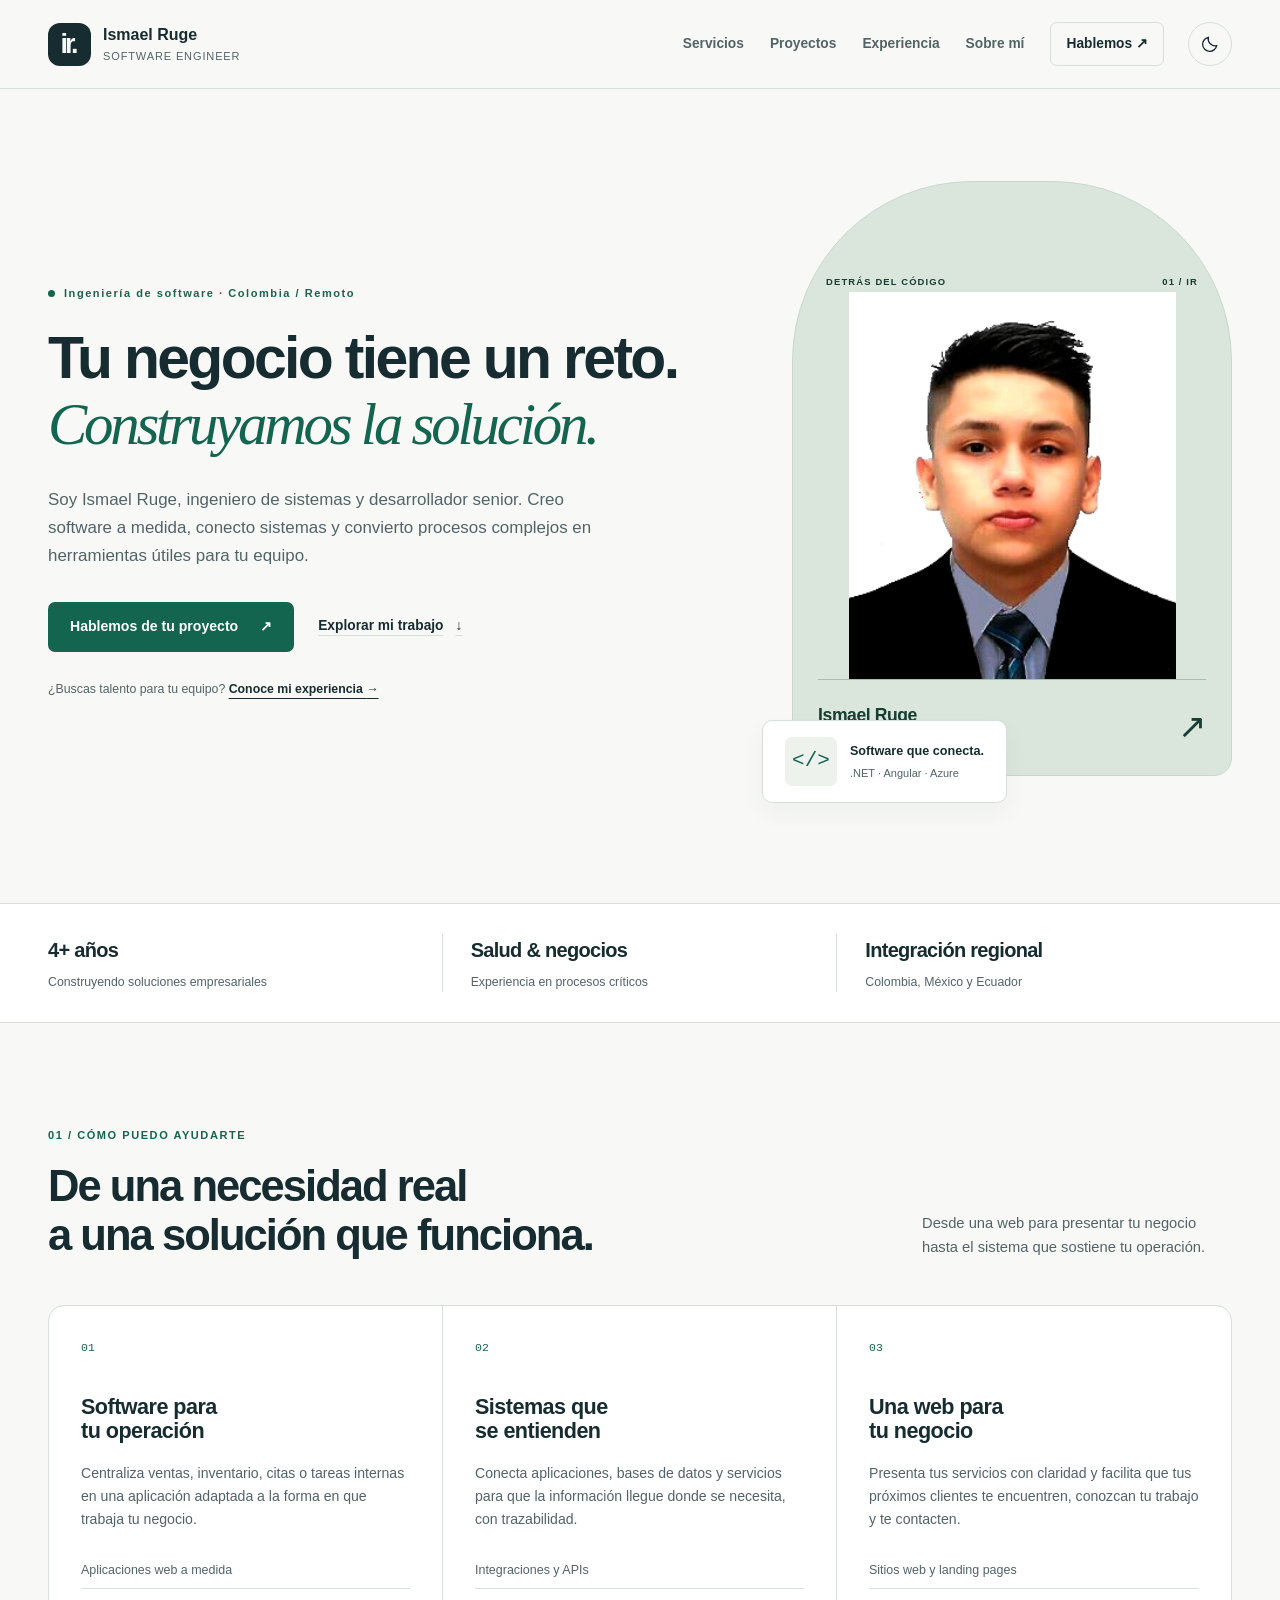
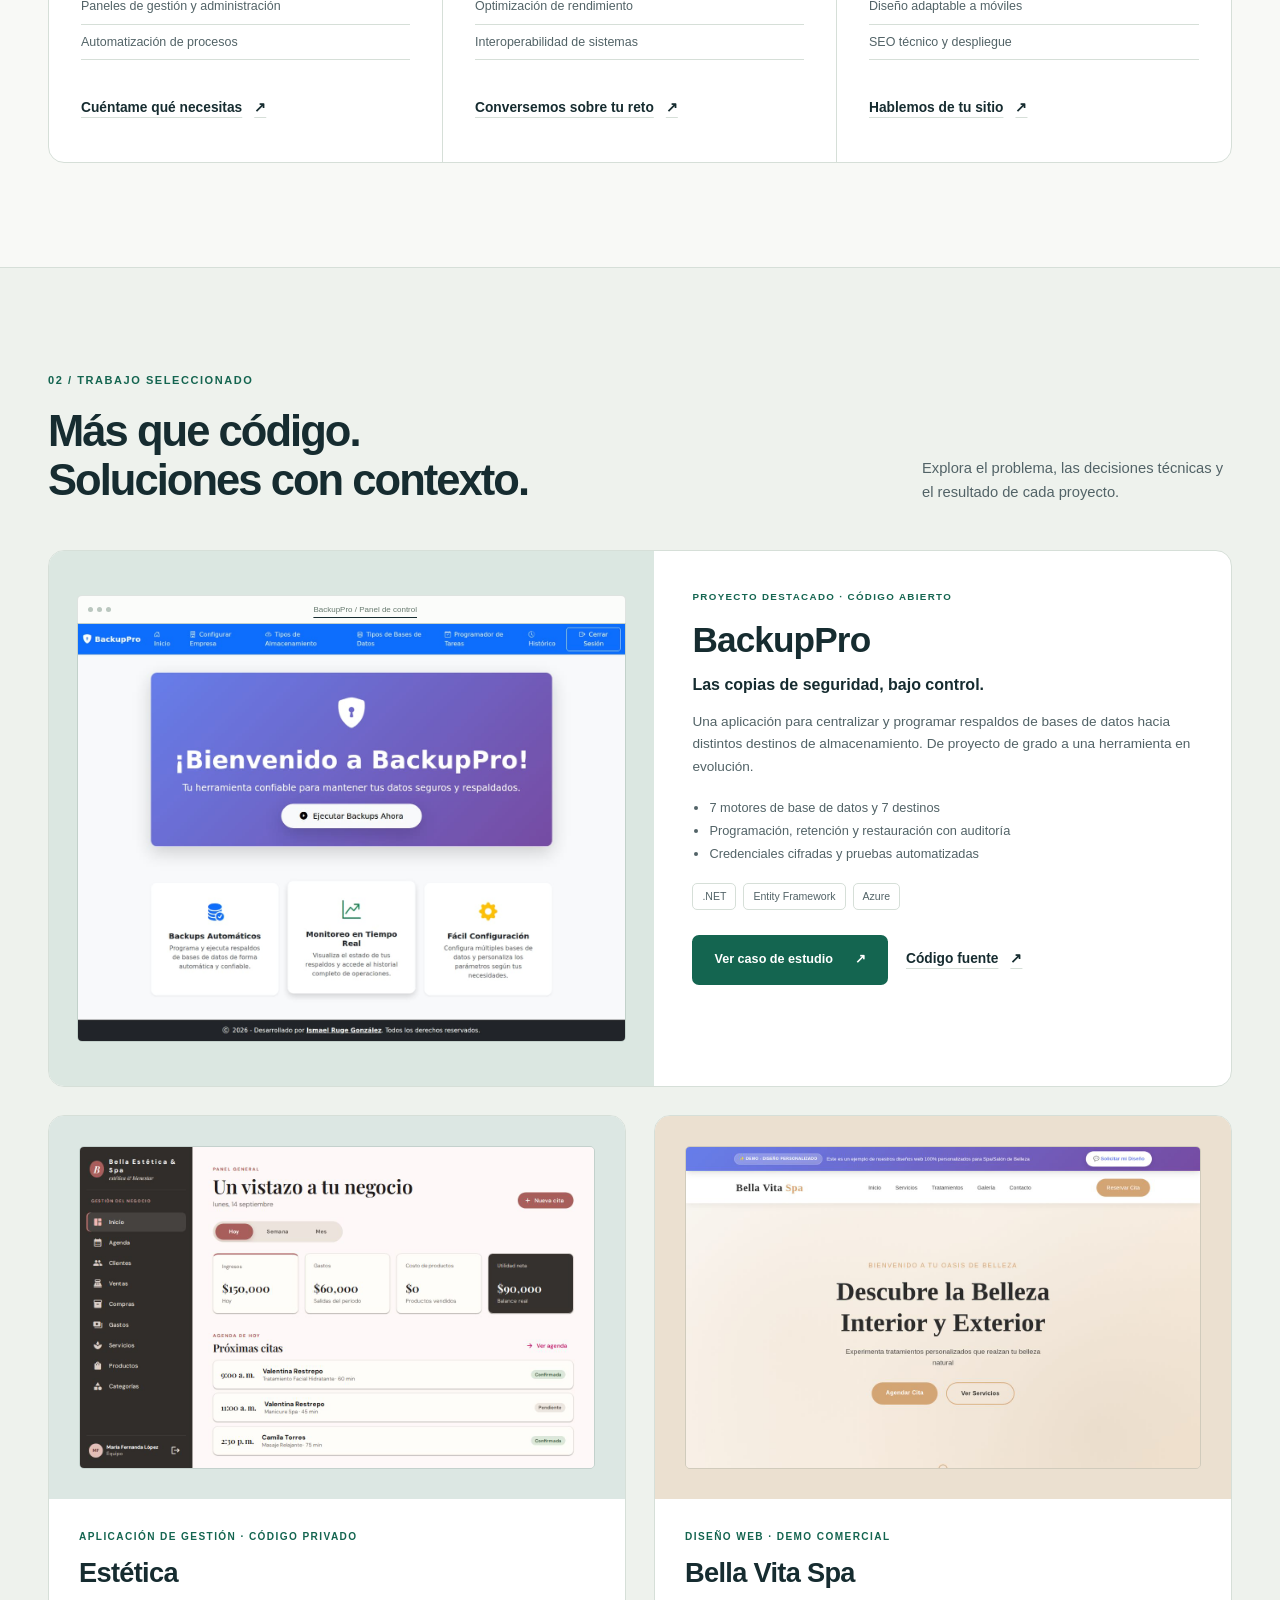
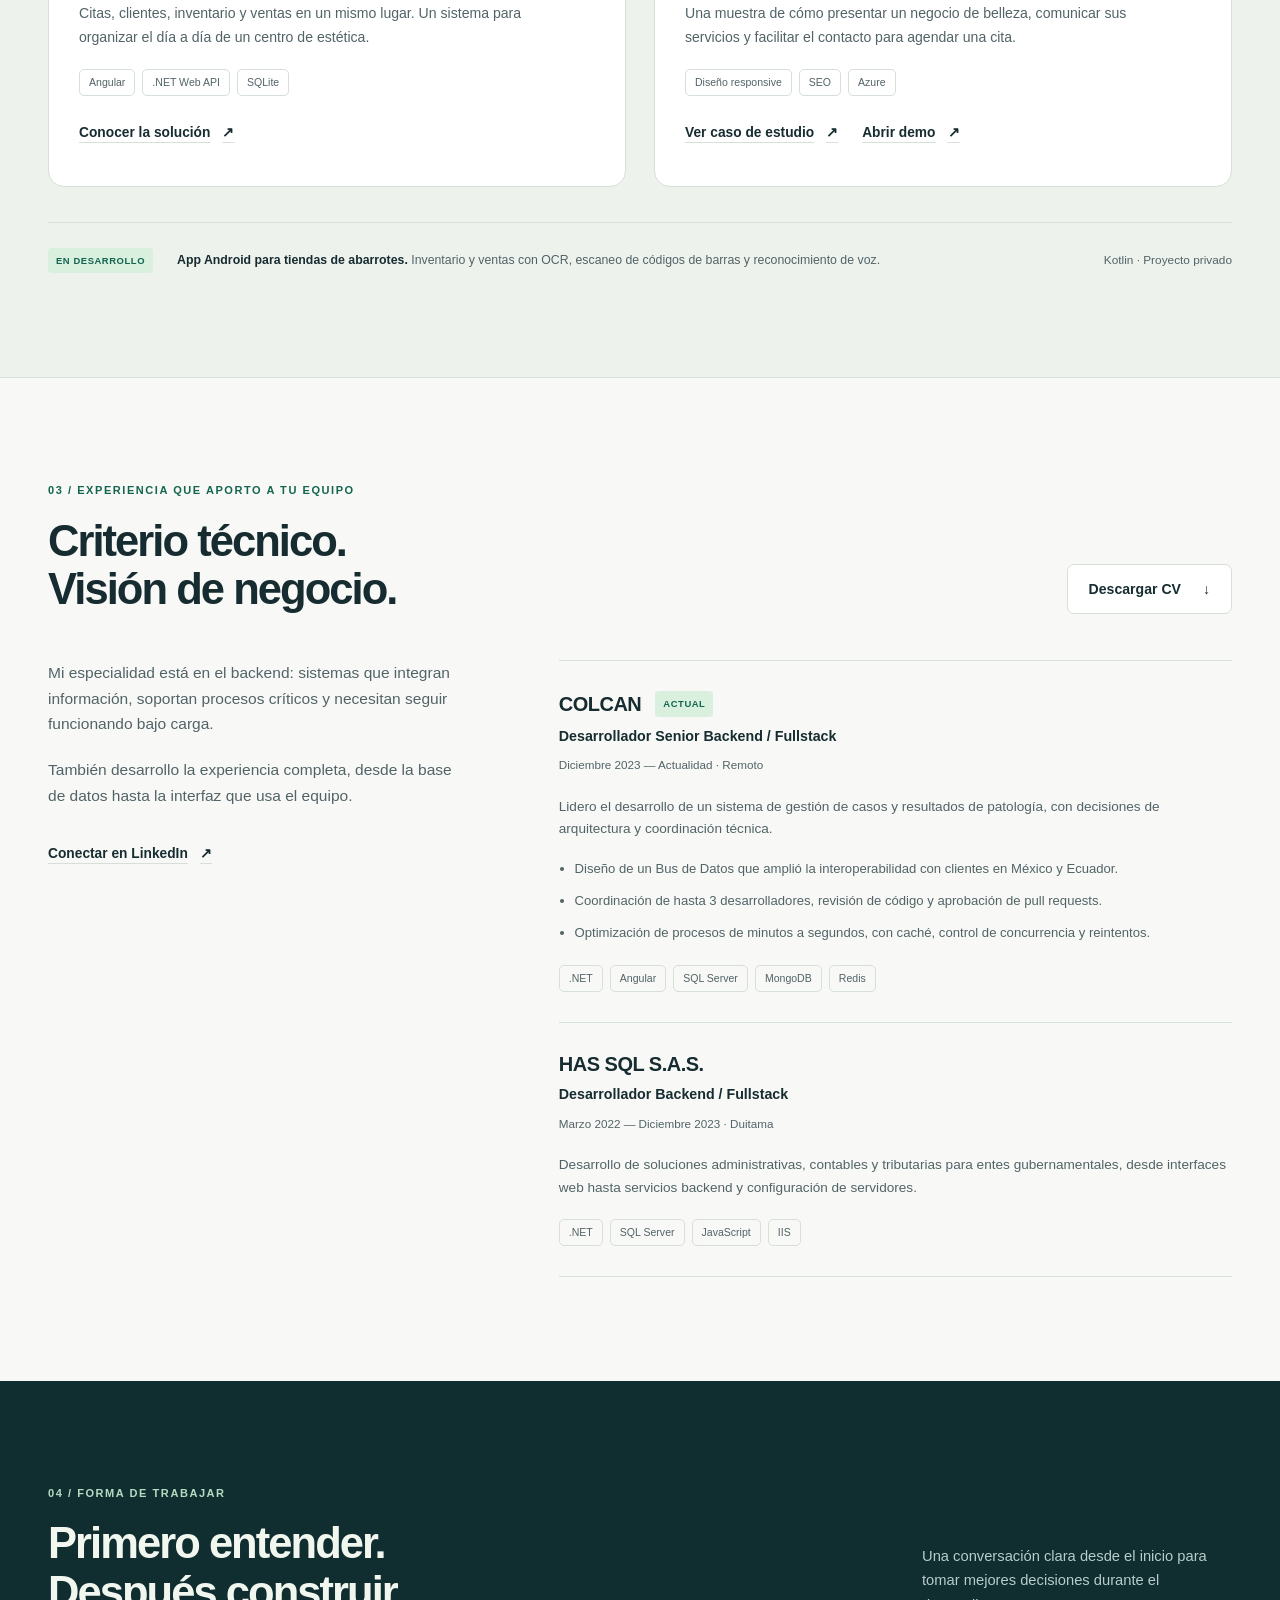
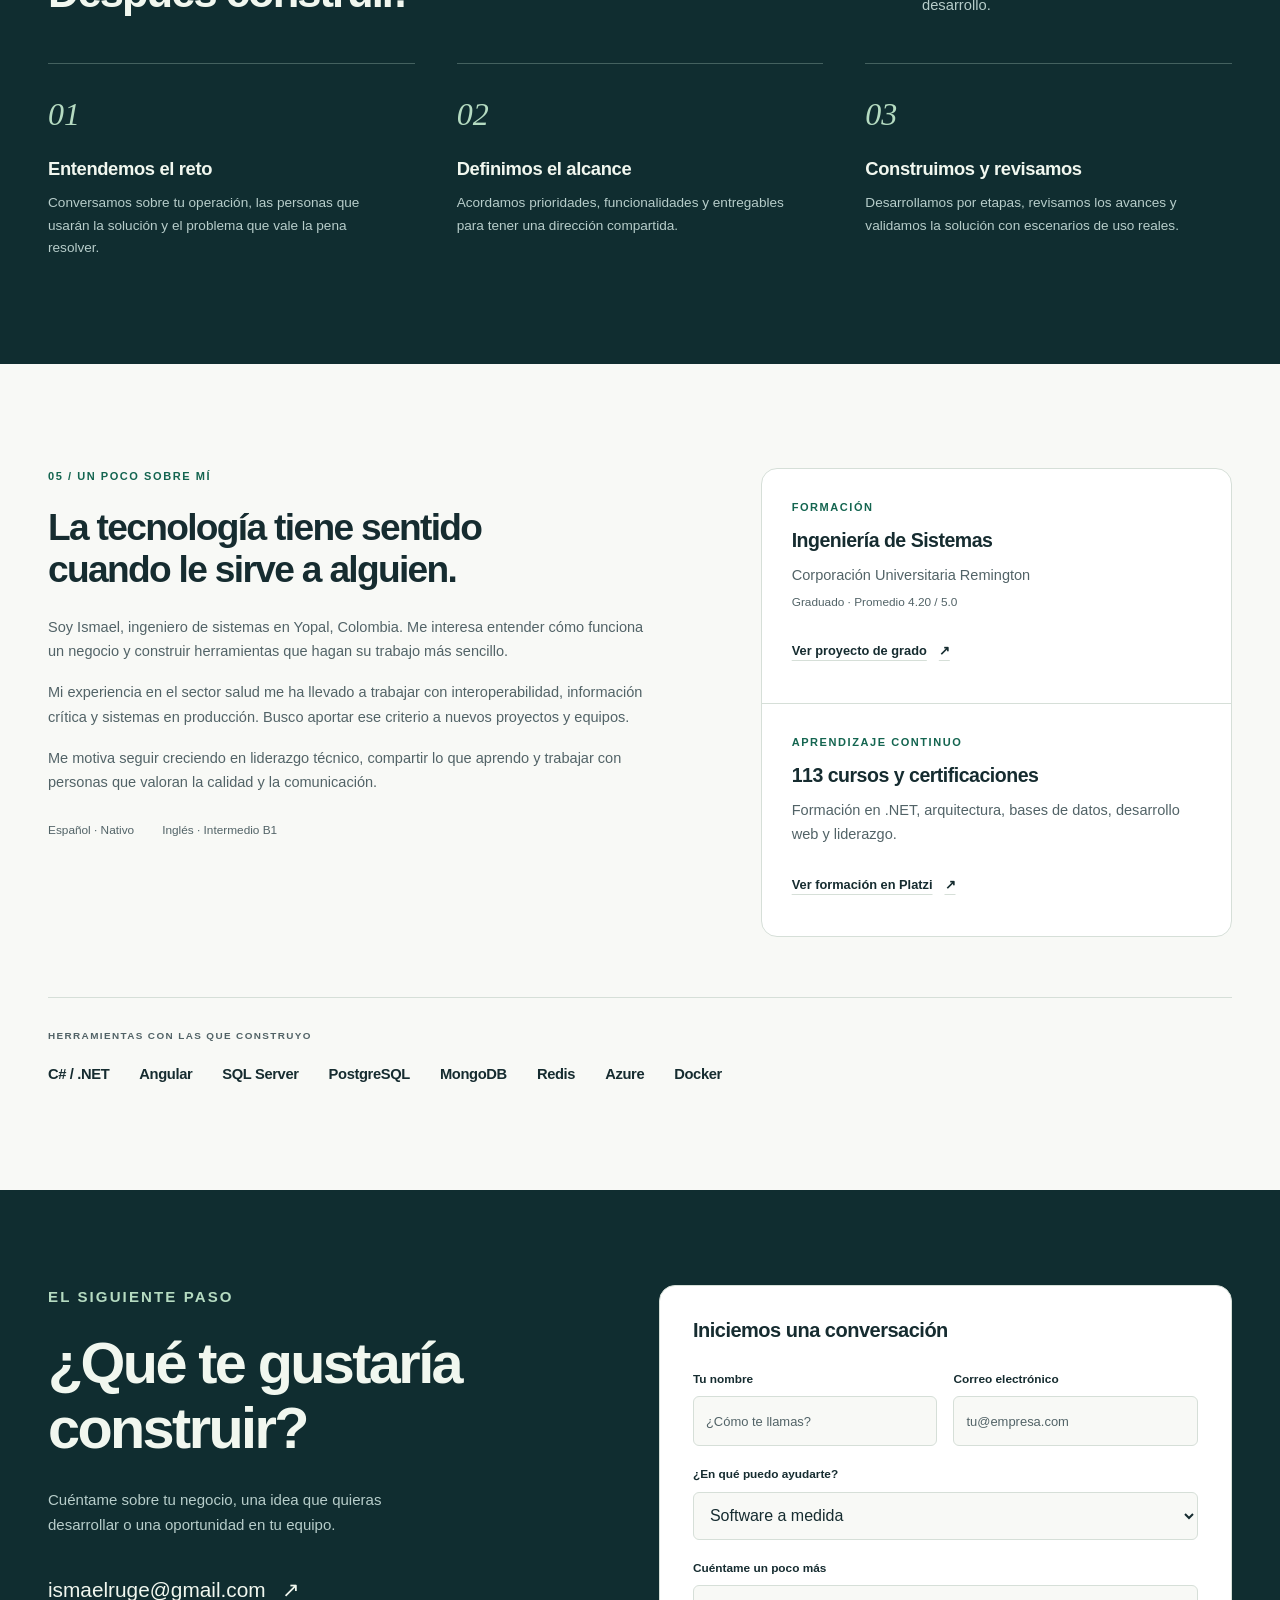
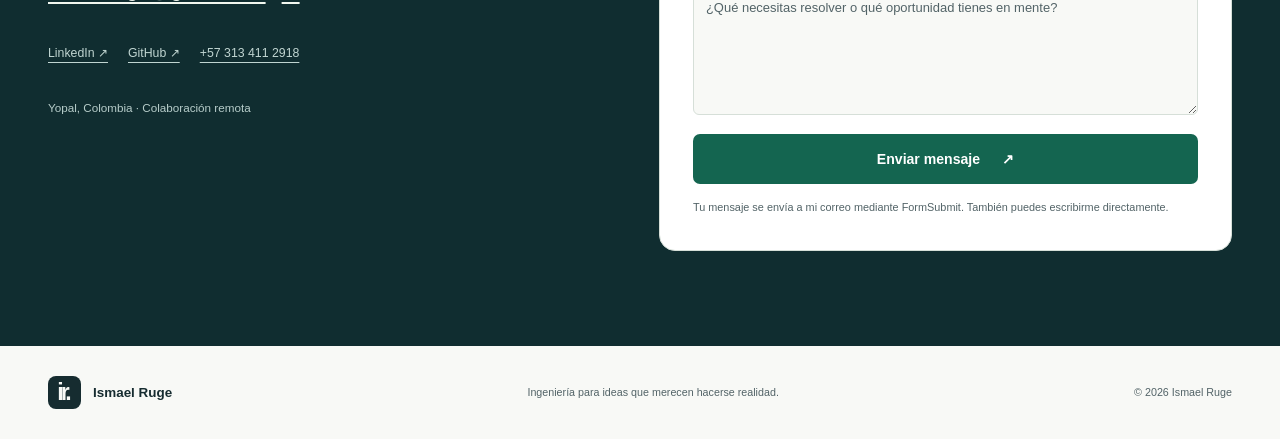
==== commit 7b4156fb: "Merge pull request #1 from ismaelruge/redesign/portfolio-clientes-reclutadores Rediseño del portafol" ====
--- a/index.html
+++ b/index.html
@@ -6,9 +6,9 @@
     <meta name="viewport" content="width=device-width, initial-scale=1.0">
 
     <!-- Título y SEO -->
-    <title>Ismael Ruge Gonzalez | Ingeniero de Sistemas y Full Stack Senior</title>
+    <title>Ismael Ruge | Desarrollo de software, .NET e integraciones</title>
 
-    <meta name="description" content="Portafolio de Ismael Ruge Gonzalez, Ingeniero de Sistemas y desarrollador fullstack senior especializado en sistemas backend de alta concurrencia.">
+    <meta name="description" content="Desarrollo software a medida, conecto sistemas y optimizo procesos de negocio. Ismael Ruge, ingeniero de sistemas y desarrollador senior en .NET, Angular y Azure.">
     <meta name="keywords" content="Ismael Ruge, ingeniero de sistemas, desarrollador fullstack senior, backend senior, C#, .NET, Angular, Azure, React, Node.js, programador Colombia, desarrollador remoto">
     <meta name="author" content="Ismael Ruge Gonzalez">
     <meta name="robots" content="index, follow">
@@ -16,7 +16,7 @@
 
     <!-- Open Graph (para redes sociales) -->
     <meta property="og:title" content="Ismael Ruge Gonzalez | Ingeniero de Sistemas y Full Stack Senior">
-    <meta property="og:description" content="Portafolio de Ismael Ruge Gonzalez, Ingeniero de Sistemas y desarrollador fullstack senior especializado en sistemas backend de alta concurrencia.">
+    <meta property="og:description" content="Desarrollo software a medida, conecto sistemas y optimizo procesos de negocio. Ismael Ruge, ingeniero de sistemas y desarrollador senior en .NET, Angular y Azure.">
     <meta property="og:image" content="https://ismaelruge.github.io/assets/Images/Profile.png">
     <meta property="og:url" content="https://ismaelruge.github.io/">
     <meta property="og:type" content="website">
@@ -32,7 +32,8 @@
     <link rel="icon" href="favicon.svg" type="image/svg+xml">
 
     <!-- Estilos -->
-    <link rel="stylesheet" href="styles.css">
+    <meta name="color-scheme" content="light dark">
+    <link rel="stylesheet" href="portfolio.css">
 
     <!-- Datos estructurados para buscadores -->
     <script type="application/ld+json">
@@ -65,978 +66,111 @@
     </script>
 </head>
 <body>
-    <a href="#main-content" class="skip-link">Saltar al contenido principal</a>
+<a class="skip-link" href="#main-content">Saltar al contenido principal</a>
+<header class="site-header">
+  <nav class="navigation wrap" aria-label="Navegación principal">
+    <a class="brand" href="#hero" aria-label="Ismael Ruge, inicio"><span class="brand-mark" aria-hidden="true">ir.</span><span>Ismael Ruge<span class="brand-caption">Software engineer</span></span></a>
+    <div class="nav-menu" id="nav-menu">
+      <a class="nav-link" href="#services">Servicios</a><a class="nav-link" href="#projects">Proyectos</a><a class="nav-link" href="#experience">Experiencia</a><a class="nav-link" href="#about">Sobre mí</a>
+      <a class="nav-link nav-contact" href="#contact">Hablemos <span aria-hidden="true">↗</span></a>
+    </div>
+    <div class="nav-actions">
+      <button class="icon-button" id="theme-toggle" type="button" aria-label="Activar tema oscuro" aria-pressed="false"><svg id="moon-icon" viewBox="0 0 24 24" fill="none" stroke="currentColor" stroke-width="1.6" aria-hidden="true"><path d="M20 14A8.5 8.5 0 0 1 10 4 8.5 8.5 0 1 0 20 14Z"/></svg><svg id="sun-icon" viewBox="0 0 24 24" fill="none" stroke="currentColor" stroke-width="1.6" aria-hidden="true" style="display:none"><circle cx="12" cy="12" r="4"/><path d="M12 2v2m0 16v2M2 12h2m16 0h2M5 5l2 2m10 10 2 2M5 19l2-2M17 7l2-2"/></svg></button>
+      <button class="menu-toggle" id="nav-toggle" type="button" aria-label="Abrir menú" aria-expanded="false" aria-controls="nav-menu" hidden>Menú <span aria-hidden="true">☰</span></button>
+    </div>
+  </nav>
+</header>
+<main id="main-content" tabindex="-1">
+  <section class="hero wrap" id="hero" aria-labelledby="hero-title">
+    <div class="hero-copy">
+      <p class="eyebrow"><span class="status-dot" aria-hidden="true"></span> Ingeniería de software · Colombia / Remoto</p>
+      <h1 id="hero-title">Tu negocio tiene un reto.<br><em>Construyamos la solución.</em></h1>
+      <p class="hero-intro">Soy Ismael Ruge, ingeniero de sistemas y desarrollador senior. Creo software a medida, conecto sistemas y convierto procesos complejos en herramientas útiles para tu equipo.</p>
+      <div class="actions"><a class="button button-primary" href="#contact">Hablemos de tu proyecto <span aria-hidden="true">↗</span></a><a class="text-link" href="#projects">Explorar mi trabajo <span aria-hidden="true">↓</span></a></div>
+      <p class="recruiter-link">¿Buscas talento para tu equipo? <a href="#experience">Conoce mi experiencia <span aria-hidden="true">→</span></a></p>
+    </div>
+    <div class="hero-visual">
+      <div class="portrait-panel">
+        <div class="portrait-caption"><span>DETRÁS DEL CÓDIGO</span><span aria-hidden="true">01 / IR</span></div>
+        <img class="portrait" src="assets/Images/Profile.png" alt="Ismael Ruge Gonzalez, ingeniero de sistemas" width="440" height="440" fetchpriority="high">
+        <div class="portrait-footer"><div><strong>Ismael Ruge</strong><span>Senior Backend / Fullstack</span></div><span class="portrait-arrow" aria-hidden="true">↗</span></div>
+      </div>
+      <div class="expertise-note"><span class="note-icon" aria-hidden="true">&lt;/&gt;</span><div><strong>Software que conecta.</strong><span>.NET · Angular · Azure</span></div></div>
+    </div>
+  </section>
+  <div class="proof-strip">
+    <dl class="wrap proof-grid">
+      <div><dt>4+ años</dt><dd>Construyendo soluciones empresariales</dd></div>
+      <div><dt>Salud &amp; negocios</dt><dd>Experiencia en procesos críticos</dd></div>
+      <div><dt>Integración regional</dt><dd>Colombia, México y Ecuador</dd></div>
+    </dl>
+  </div>
 
-    <!-- Navegación -->
-    <nav class="navbar" id="navbar">
-        <div class="nav-container">
-            <a href="#hero" class="nav-brand">Ismael Ruge</a>
+  <section class="section wrap" id="services" aria-labelledby="services-title">
+    <div class="section-heading"><div><p class="eyebrow">01 / CÓMO PUEDO AYUDARTE</p><h2 id="services-title">De una necesidad real<br>a una solución que funciona.</h2></div><p>Desde una web para presentar tu negocio hasta el sistema que sostiene tu operación.</p></div>
+    <div class="service-grid">
+      <article class="service-card"><span class="service-number">01</span><h3>Software para tu operación</h3><p>Centraliza ventas, inventario, citas o tareas internas en una aplicación adaptada a la forma en que trabaja tu negocio.</p><ul class="plain-list"><li>Aplicaciones web a medida</li><li>Paneles de gestión y administración</li><li>Automatización de procesos</li></ul><a class="text-link" href="#contact" data-inquiry="Software a medida">Cuéntame qué necesitas <span aria-hidden="true">↗</span></a></article>
+      <article class="service-card"><span class="service-number">02</span><h3>Sistemas que se entienden</h3><p>Conecta aplicaciones, bases de datos y servicios para que la información llegue donde se necesita, con trazabilidad.</p><ul class="plain-list"><li>Integraciones y APIs</li><li>Optimización de rendimiento</li><li>Interoperabilidad de sistemas</li></ul><a class="text-link" href="#contact" data-inquiry="Integraciones y optimización">Conversemos sobre tu reto <span aria-hidden="true">↗</span></a></article>
+      <article class="service-card"><span class="service-number">03</span><h3>Una web para tu negocio</h3><p>Presenta tus servicios con claridad y facilita que tus próximos clientes te encuentren, conozcan tu trabajo y te contacten.</p><ul class="plain-list"><li>Sitios web y landing pages</li><li>Diseño adaptable a móviles</li><li>SEO técnico y despliegue</li></ul><a class="text-link" href="#contact" data-inquiry="Sitio web para mi negocio">Hablemos de tu sitio <span aria-hidden="true">↗</span></a></article>
+    </div>
+  </section>
 
-            <div class="nav-menu" id="nav-menu">
-                <a href="#about" class="nav-link">Sobre mí</a>
-                <a href="#skills" class="nav-link">Habilidades</a>
-                <a href="#experience" class="nav-link">Experiencia</a>
-                <a href="#projects" class="nav-link">Proyectos</a>
-                <a href="#education" class="nav-link">Educación</a>
-                <a href="#certifications" class="nav-link">Certificaciones</a>
-                <a href="#contact" class="nav-link">Contacto</a>
-            </div>
+  <section class="section projects-section" id="projects" aria-labelledby="projects-title">
+    <div class="wrap">
+      <div class="section-heading"><div><p class="eyebrow">02 / TRABAJO SELECCIONADO</p><h2 id="projects-title">Más que código.<br>Soluciones con contexto.</h2></div><p>Explora el problema, las decisiones técnicas y el resultado de cada proyecto.</p></div>
+      <article class="featured-project">
+        <a class="project-image featured-image" href="proyectos/backuppro.html" aria-label="Explorar el caso de estudio de BackupPro"><div class="browser-bar" aria-hidden="true"><i></i><i></i><i></i><span>BackupPro / Panel de control</span></div><img src="assets/Images/projects/backuppro/dashboard.jpg" alt="Panel de BackupPro para gestionar bases de datos, tareas y respaldos" width="1440" height="900" loading="lazy" decoding="async"></a>
+        <div class="project-copy"><p class="eyebrow">PROYECTO DESTACADO · CÓDIGO ABIERTO</p><h3>BackupPro</h3><p class="project-lead">Las copias de seguridad, bajo control.</p><p>Una aplicación para centralizar y programar respaldos de bases de datos hacia distintos destinos de almacenamiento. De proyecto de grado a una herramienta en evolución.</p><ul class="project-facts"><li>7 motores de base de datos y 7 destinos</li><li>Programación, retención y restauración con auditoría</li><li>Credenciales cifradas y pruebas automatizadas</li></ul><div class="tags"><span>.NET</span><span>Entity Framework</span><span>Azure</span></div><div class="actions"><a class="button button-primary" href="proyectos/backuppro.html">Ver caso de estudio <span aria-hidden="true">↗</span></a><a class="text-link" href="https://github.com/ismaelruge/BackupPro" target="_blank" rel="noopener noreferrer">Código fuente <span aria-hidden="true">↗</span></a></div></div>
+      </article>
+      <div class="project-grid">
+        <article class="project-card"><a class="project-image" href="proyectos/estetica.html" aria-label="Explorar el caso de estudio de Estética"><img src="assets/Images/projects/estetica/dashboard.jpg" alt="Panel del sistema Estética con ingresos, gastos y agenda" width="1440" height="900" loading="lazy" decoding="async"></a><div class="project-card-body"><p class="eyebrow">APLICACIÓN DE GESTIÓN · CÓDIGO PRIVADO</p><h3>Estética</h3><p>Citas, clientes, inventario y ventas en un mismo lugar. Un sistema para organizar el día a día de un centro de estética.</p><div class="tags"><span>Angular</span><span>.NET Web API</span><span>SQLite</span></div><a class="text-link" href="proyectos/estetica.html">Conocer la solución <span aria-hidden="true">↗</span></a></div></article>
+        <article class="project-card"><a class="project-image spa-image" href="proyectos/demo-spa.html" aria-label="Explorar el caso de estudio de Bella Vita Spa"><img src="assets/Images/projects/demo-spa/hero-desktop.jpg" alt="Página de presentación de la demo Bella Vita Spa" width="1440" height="900" loading="lazy" decoding="async"></a><div class="project-card-body"><p class="eyebrow">DISEÑO WEB · DEMO COMERCIAL</p><h3>Bella Vita Spa</h3><p>Una muestra de cómo presentar un negocio de belleza, comunicar sus servicios y facilitar el contacto para agendar una cita.</p><div class="tags"><span>Diseño responsive</span><span>SEO</span><span>Azure</span></div><div class="actions"><a class="text-link" href="proyectos/demo-spa.html">Ver caso de estudio <span aria-hidden="true">↗</span></a><a class="text-link" href="https://proud-wave-0eb537b0f.azurestaticapps.net/" target="_blank" rel="noopener noreferrer">Abrir demo <span aria-hidden="true">↗</span></a></div></div></article>
+      </div>
+      <div class="in-progress"><span class="label">EN DESARROLLO</span><p><strong>App Android para tiendas de abarrotes.</strong> Inventario y ventas con OCR, escaneo de códigos de barras y reconocimiento de voz.</p><span class="small-note">Kotlin · Proyecto privado</span></div>
+    </div>
+  </section>
 
-            <div class="nav-actions">
-                <!-- Toggle de Tema Claro/Oscuro -->
-                <button id="theme-toggle" class="theme-toggle" aria-label="Cambiar tema">
-                    <svg id="sun-icon" xmlns="http://www.w3.org/2000/svg" viewBox="0 0 24 24" fill="currentColor">
-                        <path d="M12 2.25a.75.75 0 01.75.75v2.25a.75.75 0 01-1.5 0V3a.75.75 0 01.75-.75zM7.5 12a4.5 4.5 0 119 0 4.5 4.5 0 01-9 0zM18.894 6.166a.75.75 0 00-1.06-1.06l-1.591 1.59a.75.75 0 101.06 1.061l1.591-1.59zM21.75 12a.75.75 0 01-.75.75h-2.25a.75.75 0 010-1.5H21a.75.75 0 01.75.75zM17.834 18.894a.75.75 0 001.06-1.06l-1.59-1.591a.75.75 0 10-1.061 1.06l1.59 1.591zM12 18a.75.75 0 01.75.75V21a.75.75 0 01-1.5 0v-2.25A.75.75 0 0112 18zM7.758 17.303a.75.75 0 00-1.061-1.06l-1.591 1.59a.75.75 0 001.06 1.061l1.591-1.59zM6 12a.75.75 0 01-.75.75H3a.75.75 0 010-1.5h2.25A.75.75 0 016 12zM6.697 7.757a.75.75 0 001.06-1.06l-1.59-1.591a.75.75 0 00-1.061 1.06l1.59 1.591z" />
-                    </svg>
-                    <svg id="moon-icon" xmlns="http://www.w3.org/2000/svg" viewBox="0 0 24 24" fill="currentColor" style="display: none;">
-                        <path fill-rule="evenodd" d="M9.528 1.718a.75.75 0 01.162.819A8.97 8.97 0 009 6a9 9 0 009 9 8.97 8.97 0 003.463-.69.75.75 0 01.981.98 10.503 10.503 0 01-9.694 6.46c-5.799 0-10.5-4.701-10.5-10.5 0-4.368 2.667-8.112 6.46-9.694a.75.75 0 01.818.162z" clip-rule="evenodd" />
-                    </svg>
-                </button>
+  <section class="section wrap" id="experience" aria-labelledby="experience-title">
+    <div class="section-heading"><div><p class="eyebrow">03 / EXPERIENCIA QUE APORTO A TU EQUIPO</p><h2 id="experience-title">Criterio técnico.<br>Visión de negocio.</h2></div><a class="button button-secondary" href="assets/CV-IsmaelRuge.pdf" download>Descargar CV <span aria-hidden="true">↓</span></a></div>
+    <div class="experience-layout">
+      <aside class="experience-intro"><p>Mi especialidad está en el backend: sistemas que integran información, soportan procesos críticos y necesitan seguir funcionando bajo carga.</p><p>También desarrollo la experiencia completa, desde la base de datos hasta la interfaz que usa el equipo.</p><a class="text-link" href="https://www.linkedin.com/in/ismaelruge" target="_blank" rel="noopener noreferrer">Conectar en LinkedIn <span aria-hidden="true">↗</span></a></aside>
+      <div class="experience-list">
+        <article class="experience-item"><div class="job-heading"><h3>COLCAN</h3><span class="label">ACTUAL</span></div><p class="job-role">Desarrollador Senior Backend / Fullstack</p><p class="job-date">Diciembre 2023 — Actualidad · Remoto</p><p>Lidero el desarrollo de un sistema de gestión de casos y resultados de patología, con decisiones de arquitectura y coordinación técnica.</p><ul class="impact-list"><li>Diseño de un Bus de Datos que amplió la interoperabilidad con clientes en México y Ecuador.</li><li>Coordinación de hasta 3 desarrolladores, revisión de código y aprobación de pull requests.</li><li>Optimización de procesos de minutos a segundos, con caché, control de concurrencia y reintentos.</li></ul><div class="tags"><span>.NET</span><span>Angular</span><span>SQL Server</span><span>MongoDB</span><span>Redis</span></div></article>
+        <article class="experience-item"><div class="job-heading"><h3>HAS SQL S.A.S.</h3></div><p class="job-role">Desarrollador Backend / Fullstack</p><p class="job-date">Marzo 2022 — Diciembre 2023 · Duitama</p><p>Desarrollo de soluciones administrativas, contables y tributarias para entes gubernamentales, desde interfaces web hasta servicios backend y configuración de servidores.</p><div class="tags"><span>.NET</span><span>SQL Server</span><span>JavaScript</span><span>IIS</span></div></article>
+      </div>
+    </div>
+  </section>
 
-                <button id="nav-toggle" class="nav-toggle" aria-label="Abrir menú" aria-expanded="false" aria-controls="nav-menu">
-                    <span></span><span></span><span></span>
-                </button>
-            </div>
-        </div>
-    </nav>
+  <section class="section approach-section">
+    <div class="wrap"><div class="section-heading"><div><p class="eyebrow">04 / FORMA DE TRABAJAR</p><h2>Primero entender.<br>Después construir.</h2></div><p>Una conversación clara desde el inicio para tomar mejores decisiones durante el desarrollo.</p></div>
+      <ol class="process-grid"><li><span class="process-number">01</span><h3>Entendemos el reto</h3><p>Conversamos sobre tu operación, las personas que usarán la solución y el problema que vale la pena resolver.</p></li><li><span class="process-number">02</span><h3>Definimos el alcance</h3><p>Acordamos prioridades, funcionalidades y entregables para tener una dirección compartida.</p></li><li><span class="process-number">03</span><h3>Construimos y revisamos</h3><p>Desarrollamos por etapas, revisamos los avances y validamos la solución con escenarios de uso reales.</p></li></ol>
+    </div>
+  </section>
 
-    <main id="main-content">
-    <!-- Hero Section -->
-    <section class="hero" id="hero">
-        <div class="hero-content">
-            <img src="assets/Images/Profile.png" alt="Ismael Ruge Gonzalez" class="profile-image">
-            <h1>Ismael Ruge Gonzalez</h1>
-            <p class="subtitle">Ingeniero de Sistemas · Desarrollador Fullstack Senior</p>
-            <p class="location">📍 Yopal, Colombia</p>
+  <section class="section wrap" id="about" aria-labelledby="about-title">
+    <div class="about-grid"><div><p class="eyebrow">05 / UN POCO SOBRE MÍ</p><h2 id="about-title">La tecnología tiene sentido<br>cuando le sirve a alguien.</h2><p class="about-lead">Soy Ismael, ingeniero de sistemas en Yopal, Colombia. Me interesa entender cómo funciona un negocio y construir herramientas que hagan su trabajo más sencillo.</p><p>Mi experiencia en el sector salud me ha llevado a trabajar con interoperabilidad, información crítica y sistemas en producción. Busco aportar ese criterio a nuevos proyectos y equipos.</p><p>Me motiva seguir creciendo en liderazgo técnico, compartir lo que aprendo y trabajar con personas que valoran la calidad y la comunicación.</p><div class="language-line"><span>Español · Nativo</span><span>Inglés · Intermedio B1</span></div></div>
+      <div class="credentials"><article id="education"><p class="eyebrow">FORMACIÓN</p><h3>Ingeniería de Sistemas</h3><p>Corporación Universitaria Remington</p><span class="small-note">Graduado · Promedio 4.20 / 5.0</span><a class="text-link" href="proyectos/proyecto-grado.html">Ver proyecto de grado <span aria-hidden="true">↗</span></a></article><article id="certifications"><p class="eyebrow">APRENDIZAJE CONTINUO</p><h3>113 cursos y certificaciones</h3><p>Formación en .NET, arquitectura, bases de datos, desarrollo web y liderazgo.</p><a class="text-link" href="https://platzi.com/p/ismaelruge/" target="_blank" rel="noopener noreferrer">Ver formación en Platzi <span aria-hidden="true">↗</span></a></article></div>
+    </div>
+    <div class="stack-section" id="skills"><p class="eyebrow">HERRAMIENTAS CON LAS QUE CONSTRUYO</p><ul class="stack-list"><li>C# / .NET</li><li>Angular</li><li>SQL Server</li><li>PostgreSQL</li><li>MongoDB</li><li>Redis</li><li>Azure</li><li>Docker</li></ul></div>
+  </section>
 
-            <div class="hero-cta">
-                <a href="assets/CV-IsmaelRuge.pdf" download class="btn btn-primary">
-                    <svg xmlns="http://www.w3.org/2000/svg" viewBox="0 0 24 24" fill="currentColor">
-                        <path d="M12 3a.75.75 0 01.75.75v11.69l3.22-3.22a.75.75 0 111.06 1.06l-4.5 4.5a.75.75 0 01-1.06 0l-4.5-4.5a.75.75 0 111.06-1.06l3.22 3.22V3.75A.75.75 0 0112 3zM3.75 15a.75.75 0 01.75.75v2.25a1.5 1.5 0 001.5 1.5h12a1.5 1.5 0 001.5-1.5v-2.25a.75.75 0 011.5 0v2.25a3 3 0 01-3 3h-12a3 3 0 01-3-3v-2.25a.75.75 0 01.75-.75z" />
-                    </svg>
-                    Descargar CV
-                </a>
-                <a href="#contact" class="btn btn-outline">Contáctame</a>
-            </div>
-
-            <div class="contact-info">
-                <a href="mailto:ismaelruge@gmail.com" class="contact-item">
-                    <svg xmlns="http://www.w3.org/2000/svg" viewBox="0 0 24 24" fill="currentColor">
-                        <path d="M1.5 8.67v8.58a3 3 0 003 3h15a3 3 0 003-3V8.67l-8.928 5.493a3 3 0 01-3.144 0L1.5 8.67z" />
-                        <path d="M22.5 6.908V6.75a3 3 0 00-3-3h-15a3 3 0 00-3 3v.158l9.714 5.978a1.5 1.5 0 001.572 0L22.5 6.908z" />
-                    </svg>
-                    ismaelruge@gmail.com
-                </a>
-                <a href="tel:+573134112918" class="contact-item">
-                    <svg xmlns="http://www.w3.org/2000/svg" viewBox="0 0 24 24" fill="currentColor">
-                        <path fill-rule="evenodd" d="M1.5 4.5a3 3 0 013-3h1.372c.86 0 1.61.586 1.819 1.42l1.105 4.423a1.875 1.875 0 01-.694 1.955l-1.293.97c-.135.101-.164.249-.126.352a11.285 11.285 0 006.697 6.697c.103.038.25.009.352-.126l.97-1.293a1.875 1.875 0 011.955-.694l4.423 1.105c.834.209 1.42.959 1.42 1.82V19.5a3 3 0 01-3 3h-2.25C8.552 22.5 1.5 15.448 1.5 6.75V4.5z" clip-rule="evenodd" />
-                    </svg>
-                    +57 313 411 2918
-                </a>
-            </div>
-
-            <div class="social-links">
-                <a href="https://www.linkedin.com/in/ismaelruge" target="_blank" rel="noopener noreferrer" class="social-link" aria-label="LinkedIn">
-                    <svg xmlns="http://www.w3.org/2000/svg" viewBox="0 0 24 24" fill="currentColor">
-                        <path d="M20.5 2h-17A1.5 1.5 0 002 3.5v17A1.5 1.5 0 003.5 22h17a1.5 1.5 0 001.5-1.5v-17A1.5 1.5 0 0020.5 2zM8 19H5v-9h3zM6.5 8.25A1.75 1.75 0 118.3 6.5a1.78 1.78 0 01-1.8 1.75zM19 19h-3v-4.74c0-1.42-.6-1.93-1.38-1.93A1.74 1.74 0 0013 14.19a.66.66 0 000 .14V19h-3v-9h2.9v1.3a3.11 3.11 0 012.7-1.4c1.55 0 3.36.86 3.36 3.66z"/>
-                    </svg>
-                </a>
-                <a href="https://github.com/ismaelruge" target="_blank" rel="noopener noreferrer" class="social-link" aria-label="GitHub">
-                    <svg xmlns="http://www.w3.org/2000/svg" viewBox="0 0 24 24" fill="currentColor">
-                        <path d="M12 0c-6.626 0-12 5.373-12 12 0 5.302 3.438 9.8 8.207 11.387.599.111.793-.261.793-.577v-2.234c-3.338.726-4.033-1.416-4.033-1.416-.546-1.387-1.333-1.756-1.333-1.756-1.089-.745.083-.729.083-.729 1.205.084 1.839 1.237 1.839 1.237 1.07 1.834 2.807 1.304 3.492.997.107-.775.418-1.305.762-1.604-2.665-.305-5.467-1.334-5.467-5.931 0-1.311.469-2.381 1.236-3.221-.124-.303-.535-1.524.117-3.176 0 0 1.008-.322 3.301 1.23.957-.266 1.983-.399 3.003-.404 1.02.005 2.047.138 3.006.404 2.291-1.552 3.297-1.23 3.297-1.23.653 1.653.242 2.874.118 3.176.77.84 1.235 1.911 1.235 3.221 0 4.609-2.807 5.624-5.479 5.921.43.372.823 1.102.823 2.222v3.293c0 .319.192.694.801.576 4.765-1.589 8.199-6.086 8.199-11.386 0-6.627-5.373-12-12-12z"/>
-                    </svg>
-                </a>
-                <a href="https://platzi.com/p/ismaelruge/" target="_blank" rel="noopener noreferrer" class="social-link" aria-label="Platzi - 113 Certificaciones">
-                    <svg xmlns="http://www.w3.org/2000/svg" viewBox="0 0 24 24" fill="currentColor">
-                        <path d="M10.6392 1.127L2.42569 9.34052C0.917267 10.8489 0.917267 13.287 2.42569 14.7954L9.51138 21.8811C9.97552 22.3452 10.6054 22.6045 11.2353 22.6045C11.8651 22.6045 12.495 22.3452 12.9254 21.8811L21.139 13.6675C22.6474 12.1591 22.6474 9.72103 21.139 8.21261L14.0533 1.127C13.1229 0.19656 11.5696 0.19656 10.6392 1.127ZM11.2353 16.5344L6.6308 11.93L11.2353 7.32552L15.8397 11.93L11.2353 16.5344Z"/>
-                    </svg>
-                </a>
-            </div>
-        </div>
-    </section>
-
-    <!-- Datos Clave -->
-    <section class="stats-bar" aria-label="Datos clave">
-        <div class="container stats-bar-grid">
-            <div class="stat-box">
-                <span class="stat-number">4+</span>
-                <span class="stat-label">Años de Experiencia</span>
-            </div>
-            <div class="stat-box">
-                <span class="stat-number">Alta Concurrencia</span>
-                <span class="stat-label">Sistemas Backend Críticos</span>
-            </div>
-            <div class="stat-box">
-                <span class="stat-number">113</span>
-                <span class="stat-label">Certificaciones Platzi</span>
-            </div>
-            <div class="stat-box">
-                <span class="stat-number">4.20</span>
-                <span class="stat-label">Promedio Académico</span>
-            </div>
-        </div>
-    </section>
-
-    <div class="container">
-        <!-- Sobre Mí / Objetivo -->
-        <section id="about">
-            <h2 class="section-title">Sobre Mí</h2>
-            <div class="card">
-                <div class="about-content">
-                    <p>
-                        Ingeniero de Sistemas y Desarrollador Fullstack Senior con <strong>4+ años de experiencia</strong> en sistemas backend de
-                        alta concurrencia e <strong>interoperabilidad de sistemas médicos</strong>. Actualmente lidero el desarrollo de un
-                        <strong style="color: var(--primary-color);">sistema de gestión de casos y resultados de patología</strong>, y antes diseñé
-                        un Bus de Datos que amplió la interoperabilidad hacia clientes en México y Ecuador.
-                        Stack técnico: <strong>.NET Core, Angular, SQL Server, MongoDB, PostgreSQL, Redis y Azure</strong>.
-                    </p>
-                    <p style="margin-top: 1rem;">
-                        Mi enfoque está en la <strong>optimización, escalabilidad y calidad del código</strong>: aplico principios SOLID,
-                        patrones de diseño y buenas prácticas para resolver problemas técnicos complejos con soluciones bien estructuradas.
-                    </p>
-                </div>
-
-                <div class="objectives-grid">
-                    <div class="objective-item">
-                        <svg xmlns="http://www.w3.org/2000/svg" viewBox="0 0 24 24" fill="currentColor">
-                            <path d="M11.7 2.805a.75.75 0 01.6 0A60.65 60.65 0 0122.83 8.72a.75.75 0 01-.231 1.337 49.949 49.949 0 00-9.902 3.912l-.003.002-.34.18a.75.75 0 01-.707 0A50.009 50.009 0 007.5 12.174v-.224c0-.131.067-.248.172-.311a54.614 54.614 0 014.653-2.52.75.75 0 00-.65-1.352 56.129 56.129 0 00-4.78 2.589 1.858 1.858 0 00-.859 1.228 49.803 49.803 0 00-4.634-1.527.75.75 0 01-.231-1.337A60.653 60.653 0 0111.7 2.805z" />
-                            <path d="M13.06 15.473a48.45 48.45 0 017.666-3.282c.134 1.414.22 2.843.255 4.285a.75.75 0 01-.46.71 47.878 47.878 0 00-8.105 4.342.75.75 0 01-.832 0 47.877 47.877 0 00-8.104-4.342.75.75 0 01-.461-.71c.035-1.442.121-2.87.255-4.286A48.4 48.4 0 016 13.18v1.27a1.5 1.5 0 00-.14 2.508c-.09.38-.222.753-.397 1.11.452.213.901.434 1.346.661a6.729 6.729 0 00.551-1.608 1.5 1.5 0 00.14-2.67v-.645a48.549 48.549 0 013.44 1.668 2.25 2.25 0 002.12 0z" />
-                            <path d="M4.462 19.462c.42-.419.753-.89 1-1.394.453.213.902.434 1.347.661a6.743 6.743 0 01-1.286 1.794.75.75 0 11-1.06-1.06z" />
-                        </svg>
-                        <h4>Crecimiento Profesional</h4>
-                        <p>Avanzar hacia posiciones senior y tech lead, liderando proyectos de alto impacto</p>
-                    </div>
-                    <div class="objective-item">
-                        <svg xmlns="http://www.w3.org/2000/svg" viewBox="0 0 24 24" fill="currentColor">
-                            <path fill-rule="evenodd" d="M2.25 6a3 3 0 013-3h13.5a3 3 0 013 3v12a3 3 0 01-3 3H5.25a3 3 0 01-3-3V6zm3.97.97a.75.75 0 011.06 0l2.25 2.25a.75.75 0 010 1.06l-2.25 2.25a.75.75 0 01-1.06-1.06l1.72-1.72-1.72-1.72a.75.75 0 010-1.06zm4.28 4.28a.75.75 0 000 1.5h5.25a.75.75 0 000-1.5H10.5z" clip-rule="evenodd" />
-                        </svg>
-                        <h4>Proyectos Desafiantes</h4>
-                        <p>Participar en proyectos técnicamente complejos que generen impacto real</p>
-                    </div>
-                    <div class="objective-item">
-                        <svg xmlns="http://www.w3.org/2000/svg" viewBox="0 0 24 24" fill="currentColor">
-                            <path d="M21.721 12.752a9.711 9.711 0 00-.945-5.003 12.754 12.754 0 01-4.339 2.708 18.991 18.991 0 01-.214 4.772 17.165 17.165 0 005.498-2.477zM14.634 15.55a17.324 17.324 0 00.332-4.647c-.952.227-1.945.347-2.966.347-1.021 0-2.014-.12-2.966-.347a17.515 17.515 0 00.332 4.647 17.385 17.385 0 005.268 0zM9.772 17.119a18.963 18.963 0 004.456 0A17.182 17.182 0 0112 21.724a17.18 17.18 0 01-2.228-4.605zM7.777 15.23a18.87 18.87 0 01-.214-4.774 12.753 12.753 0 01-4.34-2.708 9.711 9.711 0 00-.944 5.004 17.165 17.165 0 005.498 2.477zM21.356 14.752a9.765 9.765 0 01-7.478 6.817 18.64 18.64 0 001.988-4.718 18.627 18.627 0 005.49-2.098zM2.644 14.752c1.682.971 3.53 1.688 5.49 2.099a18.64 18.64 0 001.988 4.718 9.765 9.765 0 01-7.478-6.816zM13.878 2.43a9.755 9.755 0 016.116 3.986 11.267 11.267 0 01-3.746 2.504 18.63 18.63 0 00-2.37-6.49zM12 2.276a17.152 17.152 0 012.805 7.121c-.897.23-1.837.353-2.805.353-.968 0-1.908-.122-2.805-.353A17.151 17.151 0 0112 2.276zM10.122 2.43a18.629 18.629 0 00-2.37 6.49 11.266 11.266 0 01-3.746-2.504 9.754 9.754 0 016.116-3.985z" />
-                        </svg>
-                        <h4>Oportunidades Remotas</h4>
-                        <p>Interesado en posiciones remotas a nivel internacional con equipos diversos</p>
-                    </div>
-                </div>
-            </div>
-        </section>
-
-        <!-- Habilidades Técnicas -->
-        <section id="skills">
-            <h2 class="section-title">Habilidades Técnicas</h2>
-            <div class="skills-grid">
-                <details class="cert-category skill-category" name="skills-accordion">
-                    <summary><span>💻 Lenguajes</span><svg class="cert-chevron" xmlns="http://www.w3.org/2000/svg" viewBox="0 0 24 24" fill="currentColor"><path fill-rule="evenodd" d="M12.53 16.28a.75.75 0 01-1.06 0l-7.5-7.5a.75.75 0 011.06-1.06L12 14.69l6.97-6.97a.75.75 0 111.06 1.06l-7.5 7.5z" clip-rule="evenodd" /></svg></summary>
-                    <ul>
-                        <li>JavaScript / TypeScript</li>
-                        <li>C#</li>
-                        <li>SQL</li>
-                        <li>PHP</li>
-                        <li>HTML5 / CSS3</li>
-                        <li>Java / Kotlin</li>
-                    </ul>
-                </details>
-
-                <details class="cert-category skill-category" name="skills-accordion">
-                    <summary><span>🎨 Frontend</span><svg class="cert-chevron" xmlns="http://www.w3.org/2000/svg" viewBox="0 0 24 24" fill="currentColor"><path fill-rule="evenodd" d="M12.53 16.28a.75.75 0 01-1.06 0l-7.5-7.5a.75.75 0 011.06-1.06L12 14.69l6.97-6.97a.75.75 0 111.06 1.06l-7.5 7.5z" clip-rule="evenodd" /></svg></summary>
-                    <ul>
-                        <li>React</li>
-                        <li>Angular</li>
-                        <li>Bootstrap</li>
-                        <li>Material Design</li>
-                        <li>Progressive Web Apps (PWA)</li>
-                    </ul>
-                </details>
-
-                <details class="cert-category skill-category" name="skills-accordion">
-                    <summary><span>⚙️ Backend</span><svg class="cert-chevron" xmlns="http://www.w3.org/2000/svg" viewBox="0 0 24 24" fill="currentColor"><path fill-rule="evenodd" d="M12.53 16.28a.75.75 0 01-1.06 0l-7.5-7.5a.75.75 0 011.06-1.06L12 14.69l6.97-6.97a.75.75 0 111.06 1.06l-7.5 7.5z" clip-rule="evenodd" /></svg></summary>
-                    <ul>
-                        <li>.NET Core (ASP.NET Core, Web API, MVC)</li>
-                        <li>Entity Framework / Dapper</li>
-                        <li>Node.js / Express.js</li>
-                        <li>SignalR / Socket.io</li>
-                        <li>APIs REST y SOAP</li>
-                        <li>WebSockets</li>
-                        <li>Manejo de concurrencia, locks y background jobs</li>
-                    </ul>
-                </details>
-
-                <details class="cert-category skill-category" name="skills-accordion">
-                    <summary><span>🗄️ Bases de Datos</span><svg class="cert-chevron" xmlns="http://www.w3.org/2000/svg" viewBox="0 0 24 24" fill="currentColor"><path fill-rule="evenodd" d="M12.53 16.28a.75.75 0 01-1.06 0l-7.5-7.5a.75.75 0 011.06-1.06L12 14.69l6.97-6.97a.75.75 0 111.06 1.06l-7.5 7.5z" clip-rule="evenodd" /></svg></summary>
-                    <ul>
-                        <li>SQL Server</li>
-                        <li>PostgreSQL</li>
-                        <li>MongoDB</li>
-                        <li>Redis (caché)</li>
-                        <li>MySQL / MariaDB</li>
-                        <li>SQLite</li>
-                    </ul>
-                </details>
-
-                <details class="cert-category skill-category" name="skills-accordion">
-                    <summary><span>☁️ DevOps & Cloud</span><svg class="cert-chevron" xmlns="http://www.w3.org/2000/svg" viewBox="0 0 24 24" fill="currentColor"><path fill-rule="evenodd" d="M12.53 16.28a.75.75 0 01-1.06 0l-7.5-7.5a.75.75 0 011.06-1.06L12 14.69l6.97-6.97a.75.75 0 111.06 1.06l-7.5 7.5z" clip-rule="evenodd" /></svg></summary>
-                    <ul>
-                        <li>Azure (App Services, Blob Storage, SQL)</li>
-                        <li>Azure DevOps</li>
-                        <li>Docker</li>
-                        <li>IIS</li>
-                        <li>CI/CD con GitHub Actions</li>
-                    </ul>
-                </details>
-
-                <details class="cert-category skill-category" name="skills-accordion">
-                    <summary><span>🔒 Seguridad & Otros</span><svg class="cert-chevron" xmlns="http://www.w3.org/2000/svg" viewBox="0 0 24 24" fill="currentColor"><path fill-rule="evenodd" d="M12.53 16.28a.75.75 0 01-1.06 0l-7.5-7.5a.75.75 0 011.06-1.06L12 14.69l6.97-6.97a.75.75 0 111.06 1.06l-7.5 7.5z" clip-rule="evenodd" /></svg></summary>
-                    <ul>
-                        <li>JWT / OAuth2</li>
-                        <li>SHA256 / CORS</li>
-                        <li>Arquitectura MVC / Multitenant</li>
-                        <li>Git / Jira / SCRUM</li>
-                        <li>Swagger/OpenAPI / Postman</li>
-                    </ul>
-                </details>
-            </div>
-        </section>
-
-        <!-- Experiencia Profesional -->
-        <section id="experience">
-            <h2 class="section-title">Experiencia Profesional</h2>
-
-            <div class="timeline">
-                <details class="timeline-item cert-category" name="experience-accordion">
-                    <summary>
-                        <div class="timeline-header">
-                            <h4><span class="timeline-company">Colcan</span> - Bogotá (Remoto)</h4>
-                            <p class="timeline-date">Diciembre 2023 – Actualidad (<span id="colcan-duration">Calculando...</span>)</p>
-                        </div>
-                        <svg class="cert-chevron" xmlns="http://www.w3.org/2000/svg" viewBox="0 0 24 24" fill="currentColor"><path fill-rule="evenodd" d="M12.53 16.28a.75.75 0 01-1.06 0l-7.5-7.5a.75.75 0 011.06-1.06L12 14.69l6.97-6.97a.75.75 0 111.06 1.06l-7.5 7.5z" clip-rule="evenodd" /></svg>
-                    </summary>
-                    <div class="timeline-panel">
-                    <p style="font-weight: 600; color: var(--primary-color); margin-bottom: 0.5rem;">Desarrollador Senior Backend / Fullstack</p>
-
-                    <div style="background: var(--bg-tertiary); padding: 1rem; border-radius: var(--radius-md); margin-bottom: 1rem; border-left: 4px solid var(--primary-color);">
-                        <p style="font-weight: 600; color: var(--text-primary); margin-bottom: 0.5rem;">🚀 Logro Principal:</p>
-                        <p style="color: var(--text-secondary);">
-                            Lidero actualmente el desarrollo de un <strong style="color: var(--primary-color);">sistema de gestión de casos y resultados
-                            de patología</strong>, con arquitecturas backend de alta concurrencia, mecanismos de caché, control de concurrencia y
-                            reintentos que garantizan estabilidad en producción.
-                        </p>
-                    </div>
-
-                    <div class="timeline-description">
-                        <p style="font-weight: 600; color: var(--text-primary); margin-bottom: 0.75rem;">Responsabilidades y Logros Técnicos:</p>
-                        <ul>
-                            <li><strong>Interoperabilidad médica:</strong> Desarrollo de sistema de integración entre múltiples dispositivos médicos (analizadores clínicos), gestionando homologaciones, validaciones e interpretación de resultados</li>
-                            <li><strong>Liderazgo de proyecto actual:</strong> Lidero el desarrollo de un sistema de gestión de casos y resultados de patología, a cargo de las decisiones técnicas y la coordinación del equipo</li>
-                            <li><strong>Bus de Datos genérico (entregado):</strong> Diseño y desarrollo de un Bus de Datos para la integración de múltiples APIs externas, que facilitó la interoperabilidad con clientes nacionales e internacionales (México y Ecuador)</li>
-                            <li><strong>Arquitectura de alta concurrencia:</strong> Implementación de servicios capaces de manejar grandes picos de eventos por segundo, manteniendo estabilidad y consistencia</li>
-                            <li><strong>Liderazgo técnico:</strong> Coordinación de hasta 3 desarrolladores, revisión de código (code review) y aprobación de Pull Requests</li>
-                            <li><strong>Optimización de procesos críticos:</strong> Reducción de tiempos de ejecución de minutos a segundos mediante reingeniería de procesos backend</li>
-                            <li><strong>Resiliencia y control:</strong> Mecanismos de reintento, control de errores, concurrencia, locks y caché con Redis</li>
-                            <li><strong>Bases de datos:</strong> Diseño y optimización avanzada en SQL Server, MongoDB y PostgreSQL (índices, pipelines, consultas complejas)</li>
-                            <li><strong>Observabilidad:</strong> Logs centralizados y monitoreo mediante Azure Blob Storage y bases de datos NoSQL</li>
-                            <li><strong>Disponibilidad on-call:</strong> Atención de incidentes críticos en producción</li>
-                        </ul>
-                    </div>
-
-                    <div style="margin-top: 1rem; padding: 0.75rem; background: rgba(59, 130, 246, 0.05); border-radius: var(--radius-sm); border: 1px solid rgba(59, 130, 246, 0.2);">
-                        <p style="font-size: 0.9rem; color: var(--text-secondary); margin: 0;">
-                            <strong style="color: var(--primary-color);">Impacto:</strong> Reducción de tiempos de procesamiento de minutos a segundos,
-                            arquitectura backend estable bajo alta concurrencia y expansión de la interoperabilidad hacia clientes internacionales
-                            (México y Ecuador).
-                        </p>
-                    </div>
-
-                    <div class="timeline-skills">
-                        <span class="skill-tag">Angular</span>
-                        <span class="skill-tag">.NET Core</span>
-                        <span class="skill-tag">SQL Server</span>
-                        <span class="skill-tag">MongoDB</span>
-                        <span class="skill-tag">PostgreSQL</span>
-                        <span class="skill-tag">Redis</span>
-                        <span class="skill-tag">APIs REST</span>
-                        <span class="skill-tag">SignalR</span>
-                        <span class="skill-tag">Sistemas de Patología</span>
-                        <span class="skill-tag">Bus de Datos</span>
-                        <span class="skill-tag">Alta Concurrencia</span>
-                        <span class="skill-tag">Code Review</span>
-                        <span class="skill-tag">Liderazgo</span>
-                    </div>
-                    </div>
-                </details>
-
-                <details class="timeline-item cert-category" name="experience-accordion">
-                    <summary>
-                        <div class="timeline-header">
-                            <h4><span class="timeline-company">HAS SQL S.A.S</span> - Duitama</h4>
-                            <p class="timeline-date">Marzo 2022 – Diciembre 2023 (21 meses)</p>
-                        </div>
-                        <svg class="cert-chevron" xmlns="http://www.w3.org/2000/svg" viewBox="0 0 24 24" fill="currentColor"><path fill-rule="evenodd" d="M12.53 16.28a.75.75 0 01-1.06 0l-7.5-7.5a.75.75 0 011.06-1.06L12 14.69l6.97-6.97a.75.75 0 111.06 1.06l-7.5 7.5z" clip-rule="evenodd" /></svg>
-                    </summary>
-                    <div class="timeline-panel">
-                    <p style="font-weight: 600; color: var(--primary-color); margin-bottom: 0.5rem;">Desarrollador Backend / Fullstack</p>
-                    <div class="timeline-description">
-                        <ul>
-                            <li>Desarrollo de sistemas empresariales desde cero y evolución de plataformas existentes</li>
-                            <li><strong>Migración de sistemas legados:</strong> Migración completa de sistemas heredados (VB / Access 2000 / PHP legacy) a .NET Core MVC</li>
-                            <li>Diseño y administración de bases de datos SQL Server desde cero para sistemas legales, presupuestales y de nómina</li>
-                            <li>Desarrollo del software principal de gestión de soporte técnico, actualmente en uso productivo</li>
-                            <li>Integración con pasarelas de pago, bancos y sistemas externos</li>
-                            <li>Gestión de despliegues, servidores y bases de datos de clientes</li>
-                            <li>Implementación de validaciones, licenciamiento, auditoría y copias de seguridad automatizadas</li>
-                            <li><strong>Resolución de incidentes críticos</strong>, incluyendo recuperación de datos tras un ataque al servidor</li>
-                            <li>Liderazgo y mentoría de un desarrollador junior</li>
-                        </ul>
-                    </div>
-                    <div class="timeline-skills">
-                        <span class="skill-tag">HTML/CSS/JS</span>
-                        <span class="skill-tag">.NET Core MVC</span>
-                        <span class="skill-tag">Bootstrap</span>
-                        <span class="skill-tag">SQL Server</span>
-                        <span class="skill-tag">JWT</span>
-                        <span class="skill-tag">IIS</span>
-                        <span class="skill-tag">APIs REST</span>
-                        <span class="skill-tag">Migración de Legados</span>
-                        <span class="skill-tag">Mentoría</span>
-                    </div>
-                    </div>
-                </details>
-            </div>
-        </section>
-
-        <!-- Proyectos -->
-        <section id="projects">
-            <h2 class="section-title">Proyectos</h2>
-            <p style="color: var(--text-secondary); margin-bottom: 1.5rem;">
-                Proyectos personales y comerciales. Algunos son de código abierto; en los que no, con gusto comparto
-                detalles técnicos, arquitectura y demo en una entrevista.
-            </p>
-
-            <div class="projects-grid">
-                <details class="cert-category project-card" name="projects-accordion">
-                    <summary>
-                        <span class="project-header">
-                            <h4>BackupPro — Gestión de Backups de Bases de Datos</h4>
-                            <span class="project-badge">Caso de Estudio</span>
-                        </span>
-                        <svg class="cert-chevron" xmlns="http://www.w3.org/2000/svg" viewBox="0 0 24 24" fill="currentColor"><path fill-rule="evenodd" d="M12.53 16.28a.75.75 0 01-1.06 0l-7.5-7.5a.75.75 0 011.06-1.06L12 14.69l6.97-6.97a.75.75 0 111.06 1.06l-7.5 7.5z" clip-rule="evenodd" /></svg>
-                    </summary>
-                    <div class="project-panel">
-                        <a href="proyectos/backuppro.html">
-                            <img src="assets/Images/projects/backuppro/dashboard.jpg" alt="Panel principal de BackupPro" style="width: 100%; border-radius: var(--radius-md); box-shadow: var(--shadow-md);" loading="lazy">
-                        </a>
-                        <p class="project-description">
-                            Aplicación ASP.NET Core MVC (.NET 10) para programar y gestionar backups de bases de datos
-                            hacia múltiples destinos de almacenamiento: 7 motores de BD (SQL Server, MySQL, MariaDB,
-                            PostgreSQL, MongoDB, SQLite, Oracle) y 7 destinos (local, FTP, SFTP, Azure Blob, Amazon S3,
-                            Google Drive, OneDrive). Incluye programación automática de tareas, retención y
-                            restauración con auditoría, cifrado de credenciales (Argon2id + AES-256-GCM) y 88 pruebas
-                            automatizadas. Nació como mi <strong>proyecto de grado</strong> y desde entonces lo he
-                            seguido evolucionando. Validé la compilación, la suite de pruebas y un flujo de backup
-                            real de punta a punta antes de publicar este caso de estudio.
-                        </p>
-                        <div class="project-tags">
-                            <span class="skill-tag">.NET Core / ASP.NET Core MVC</span>
-                            <span class="skill-tag">Entity Framework Core</span>
-                            <span class="skill-tag">ASP.NET Identity</span>
-                            <span class="skill-tag">xUnit / Moq</span>
-                            <span class="skill-tag">Cifrado AES-256-GCM</span>
-                            <span class="skill-tag">GitHub Actions (CI)</span>
-                            <span class="skill-tag">Código Abierto</span>
-                        </div>
-                        <div class="case-links">
-                            <a href="proyectos/backuppro.html" class="btn">Ver caso de estudio →</a>
-                            <a href="https://github.com/ismaelruge/BackupPro" target="_blank" rel="noopener noreferrer" class="btn btn-outline">Ver código fuente ↗</a>
-                        </div>
-                    </div>
-                </details>
-
-                <details class="cert-category project-card" name="projects-accordion">
-                    <summary>
-                        <span class="project-header">
-                            <h4>Bella Vita Spa — Landing Page para Spa &amp; Salón de Belleza</h4>
-                            <span class="project-badge">Demo en Vivo</span>
-                        </span>
-                        <svg class="cert-chevron" xmlns="http://www.w3.org/2000/svg" viewBox="0 0 24 24" fill="currentColor"><path fill-rule="evenodd" d="M12.53 16.28a.75.75 0 01-1.06 0l-7.5-7.5a.75.75 0 011.06-1.06L12 14.69l6.97-6.97a.75.75 0 111.06 1.06l-7.5 7.5z" clip-rule="evenodd" /></svg>
-                    </summary>
-                    <div class="project-panel">
-                        <a href="proyectos/demo-spa.html">
-                            <img src="assets/Images/projects/demo-spa/hero-desktop.jpg" alt="Landing page de Bella Vita Spa" style="width: 100%; border-radius: var(--radius-md); box-shadow: var(--shadow-md);" loading="lazy">
-                        </a>
-                        <p class="project-description">
-                            Landing page de demostración 100% personalizada para un spa/salón de belleza, desarrollada para
-                            RugeDev como muestra comercial de diseño web. Mobile-first, animaciones al hacer scroll, SEO
-                            técnico completo (schema.org, Open Graph, sitemap) y despliegue continuo en Azure Static Web
-                            Apps con GitHub Actions.
-                        </p>
-                        <div class="project-tags">
-                            <span class="skill-tag">HTML5</span>
-                            <span class="skill-tag">CSS3</span>
-                            <span class="skill-tag">JavaScript Vanilla</span>
-                            <span class="skill-tag">Responsive</span>
-                            <span class="skill-tag">SEO</span>
-                            <span class="skill-tag">Azure Static Web Apps</span>
-                            <span class="skill-tag">CI/CD</span>
-                        </div>
-                        <div class="case-links">
-                            <a href="proyectos/demo-spa.html" class="btn">Ver caso de estudio →</a>
-                            <a href="https://demo-spa.rugedev.com" target="_blank" rel="noopener noreferrer" class="btn btn-outline">Demo en vivo ↗</a>
-                        </div>
-                    </div>
-                </details>
-
-                <details class="cert-category project-card" name="projects-accordion">
-                    <summary>
-                        <span class="project-header">
-                            <h4>Estética — Sistema de Gestión para Centro de Estética</h4>
-                            <span class="project-badge">Caso de Estudio</span>
-                        </span>
-                        <svg class="cert-chevron" xmlns="http://www.w3.org/2000/svg" viewBox="0 0 24 24" fill="currentColor"><path fill-rule="evenodd" d="M12.53 16.28a.75.75 0 01-1.06 0l-7.5-7.5a.75.75 0 011.06-1.06L12 14.69l6.97-6.97a.75.75 0 111.06 1.06l-7.5 7.5z" clip-rule="evenodd" /></svg>
-                    </summary>
-                    <div class="project-panel">
-                        <a href="proyectos/estetica.html">
-                            <img src="assets/Images/projects/estetica/dashboard.jpg" alt="Panel general del sistema de gestión Estética" style="width: 100%; border-radius: var(--radius-md); box-shadow: var(--shadow-md);" loading="lazy">
-                        </a>
-                        <p class="project-description">
-                            Sistema de gestión integral para un centro de estética: agenda de citas en línea de tiempo,
-                            catálogo de clientes, servicios y productos con control de stock, ventas, compras y gastos,
-                            además de un panel de administración con roles, usuarios y respaldo de base de datos.
-                            Backend en ASP.NET Core 10 (Dapper + SQLite) y frontend en Angular 22 con Material.
-                        </p>
-                        <div class="project-tags">
-                            <span class="skill-tag">.NET Core / ASP.NET Core Web API</span>
-                            <span class="skill-tag">Angular + Angular Material</span>
-                            <span class="skill-tag">Dapper + SQLite</span>
-                            <span class="skill-tag">Argon2id + Cookies HttpOnly</span>
-                            <span class="skill-tag">CSRF + Rate Limiting</span>
-                        </div>
-                        <div class="case-links">
-                            <a href="proyectos/estetica.html" class="btn">Ver caso de estudio →</a>
-                        </div>
-                    </div>
-                </details>
-
-                <details class="cert-category project-card" name="projects-accordion">
-                    <summary>
-                        <span class="project-header">
-                            <h4>App Android para Tienda de Abarrotes</h4>
-                            <span class="project-badge project-badge-progress">En Desarrollo · Proyecto Privado</span>
-                        </span>
-                        <svg class="cert-chevron" xmlns="http://www.w3.org/2000/svg" viewBox="0 0 24 24" fill="currentColor"><path fill-rule="evenodd" d="M12.53 16.28a.75.75 0 01-1.06 0l-7.5-7.5a.75.75 0 011.06-1.06L12 14.69l6.97-6.97a.75.75 0 111.06 1.06l-7.5 7.5z" clip-rule="evenodd" /></svg>
-                    </summary>
-                    <div class="project-panel">
-                        <p class="project-description">
-                            Aplicación móvil para digitalizar el inventario y las ventas de una tienda de abarrotes:
-                            reconocimiento óptico de caracteres (OCR) para registrar productos, escaneo de código de barras
-                            para agilizar el punto de venta y dictado por voz para registrar pedidos manos-libres.
-                        </p>
-                        <div class="project-tags">
-                            <span class="skill-tag">Android</span>
-                            <span class="skill-tag">Kotlin</span>
-                            <span class="skill-tag">OCR</span>
-                            <span class="skill-tag">Código de Barras</span>
-                            <span class="skill-tag">Reconocimiento de Voz</span>
-                        </div>
-                    </div>
-                </details>
-            </div>
-
-            <p style="text-align: center; margin-top: 1.5rem;">
-                <a href="#contact" style="color: var(--primary-color); font-weight: 600; text-decoration: none;">
-                    ¿Quieres conocer más detalles técnicos de estos proyectos? Escríbeme →
-                </a>
-            </p>
-        </section>
-
-        <!-- Educación -->
-        <section id="education">
-            <h2 class="section-title">Educación</h2>
-
-            <details class="cert-category" name="education-accordion">
-                <summary><span>🎓 Ingeniería de Sistemas</span><svg class="cert-chevron" xmlns="http://www.w3.org/2000/svg" viewBox="0 0 24 24" fill="currentColor"><path fill-rule="evenodd" d="M12.53 16.28a.75.75 0 01-1.06 0l-7.5-7.5a.75.75 0 011.06-1.06L12 14.69l6.97-6.97a.75.75 0 111.06 1.06l-7.5 7.5z" clip-rule="evenodd" /></svg></summary>
-                <div class="education-panel">
-                    <div style="display: flex; justify-content: space-between; align-items: start; flex-wrap: wrap; gap: 1rem; margin-bottom: 1rem;">
-                        <div>
-                            <p style="font-weight: 600; margin-bottom: 0.5rem;">Corporación Universitaria Remington (Uniremington)</p>
-                            <p style="color: var(--text-muted);">Virtual, Colombia • Graduado</p>
-                        </div>
-                        <div style="text-align: right;">
-                            <div style="background: var(--bg-tertiary); padding: 0.75rem 1rem; border-radius: var(--radius-md); border-left: 4px solid var(--primary-color);">
-                                <p style="font-size: 2rem; font-weight: 700; color: var(--primary-color); line-height: 1;">4.20</p>
-                                <p style="font-size: 0.85rem; color: var(--text-muted); margin-top: 0.25rem;">Promedio Acumulado</p>
-                            </div>
-                        </div>
-                    </div>
-
-                    <div style="display: grid; grid-template-columns: repeat(auto-fit, minmax(140px, 1fr)); gap: 1rem; margin: 1.5rem 0; padding: 1rem; background: var(--bg-tertiary); border-radius: var(--radius-md);">
-                        <div style="text-align: center;">
-                            <p style="font-size: 1.5rem; font-weight: 700; color: var(--primary-color);">100%</p>
-                            <p style="font-size: 0.85rem; color: var(--text-muted);">Carrera Completada</p>
-                        </div>
-                        <div style="text-align: center;">
-                            <p style="font-size: 1.5rem; font-weight: 700; color: var(--primary-color);">145/145</p>
-                            <p style="font-size: 0.85rem; color: var(--text-muted);">Créditos</p>
-                        </div>
-                        <div style="text-align: center;">
-                            <p style="font-size: 1.5rem; font-weight: 700; color: var(--primary-color);">Aprobado</p>
-                            <p style="font-size: 0.85rem; color: var(--text-muted);">Proyecto de Grado</p>
-                        </div>
-                        <div style="text-align: center;">
-                            <p style="font-size: 1.5rem; font-weight: 700; color: var(--primary-color);">🎓</p>
-                            <p style="font-size: 0.85rem; color: var(--text-muted);">Graduado</p>
-                        </div>
-                    </div>
-
-                    <div style="margin-top: 1.5rem;">
-                        <h5 style="color: var(--text-primary); margin-bottom: 0.75rem; font-size: 1.1rem;">Áreas de Especialización</h5>
-                        <div style="display: grid; grid-template-columns: repeat(auto-fit, minmax(250px, 1fr)); gap: 0.75rem;">
-                            <div style="padding: 0.75rem; background: var(--bg-secondary); border-radius: var(--radius-sm); border-left: 3px solid var(--primary-color);">
-                                <p style="font-weight: 600; color: var(--text-primary); margin-bottom: 0.25rem;">💾 Bases de Datos</p>
-                                <p style="font-size: 0.85rem; color: var(--text-muted);">Bases de Datos I y II, SQL Server</p>
-                            </div>
-                            <div style="padding: 0.75rem; background: var(--bg-secondary); border-radius: var(--radius-sm); border-left: 3px solid var(--primary-color);">
-                                <p style="font-weight: 600; color: var(--text-primary); margin-bottom: 0.25rem;">🏗️ Ingeniería de Software</p>
-                                <p style="font-size: 0.85rem; color: var(--text-muted);">Desarrollo y arquitectura de software</p>
-                            </div>
-                            <div style="padding: 0.75rem; background: var(--bg-secondary); border-radius: var(--radius-sm); border-left: 3px solid var(--primary-color);">
-                                <p style="font-weight: 600; color: var(--text-primary); margin-bottom: 0.25rem;">💻 Programación Avanzada</p>
-                                <p style="font-size: 0.85rem; color: var(--text-muted);">Lenguajes de programación y algoritmos</p>
-                            </div>
-                            <div style="padding: 0.75rem; background: var(--bg-secondary); border-radius: var(--radius-sm); border-left: 3px solid var(--primary-color);">
-                                <p style="font-weight: 600; color: var(--text-primary); margin-bottom: 0.25rem;">🌐 Redes y Comunicaciones</p>
-                                <p style="font-size: 0.85rem; color: var(--text-muted);">Sistemas operativos y arquitectura digital</p>
-                            </div>
-                        </div>
-                    </div>
-
-                    <div style="margin-top: 1.5rem; padding: 1rem; background: linear-gradient(135deg, rgba(59, 130, 246, 0.1), rgba(59, 130, 246, 0.05)); border-radius: var(--radius-md); border: 1px solid rgba(59, 130, 246, 0.2);">
-                        <p style="color: var(--text-secondary); line-height: 1.6;">
-                            <strong style="color: var(--primary-color);">Formación integral</strong> en desarrollo de software, arquitectura de sistemas,
-                            bases de datos, redes, seguridad informática y metodologías ágiles. Énfasis en desarrollo web,
-                            programación avanzada y proyectos de ingeniería.
-                        </p>
-                    </div>
-                </div>
-            </details>
-
-            <details class="cert-category" name="education-accordion">
-                <summary><span>🏆 Proyecto de Grado</span><svg class="cert-chevron" xmlns="http://www.w3.org/2000/svg" viewBox="0 0 24 24" fill="currentColor"><path fill-rule="evenodd" d="M12.53 16.28a.75.75 0 01-1.06 0l-7.5-7.5a.75.75 0 011.06-1.06L12 14.69l6.97-6.97a.75.75 0 111.06 1.06l-7.5 7.5z" clip-rule="evenodd" /></svg></summary>
-                <div class="education-panel">
-                    <div style="background: var(--bg-tertiary); padding: 1.25rem; border-radius: var(--radius-md); border-left: 4px solid var(--primary-color);">
-                        <div style="display: flex; justify-content: space-between; align-items: start; flex-wrap: wrap; gap: 1rem; margin-bottom: 1rem;">
-                            <div style="flex: 1; min-width: 250px;">
-                                <h6 style="color: var(--primary-color); font-size: 1.1rem; font-weight: 700; margin-bottom: 0.5rem;">
-                                    Software de Creación de Copias de Seguridad Automáticas
-                                </h6>
-                                <p style="color: var(--text-secondary); font-size: 0.95rem; line-height: 1.6; margin-bottom: 1rem;">
-                                    Sistema automatizado de respaldo con integración a múltiples plataformas de almacenamiento en la nube,
-                                    diseñado para garantizar la integridad y disponibilidad de datos críticos.
-                                </p>
-                                <p style="color: var(--text-secondary); font-size: 0.95rem; line-height: 1.6; margin-bottom: 1rem;">
-                                    Este proyecto no se quedó en la entrega académica: lo seguí evolucionando y hoy es
-                                    <strong style="color: var(--primary-color);">BackupPro</strong>, con muchos más motores de
-                                    base de datos y destinos de almacenamiento, cifrado de credenciales y pruebas automatizadas.
-                                    Ver <a href="proyectos/backuppro.html" style="color: var(--primary-color); font-weight: 600;">caso de estudio</a>.
-                                </p>
-                            </div>
-                            <div style="background: rgba(59, 130, 246, 0.1); padding: 0.75rem 1rem; border-radius: var(--radius-sm); text-align: center; border: 1px solid rgba(59, 130, 246, 0.3);">
-                                <p style="font-weight: 700; color: var(--primary-color); font-size: 0.9rem; margin-bottom: 0.25rem;">APROBADO</p>
-                                <p style="font-size: 0.8rem; color: var(--text-muted);">Publicado</p>
-                            </div>
-                        </div>
-
-                        <div style="margin-bottom: 1rem;">
-                            <p style="font-weight: 600; color: var(--text-primary); margin-bottom: 0.5rem; font-size: 0.95rem;">Características Técnicas:</p>
-                            <ul style="list-style: none; padding-left: 0; display: grid; grid-template-columns: repeat(auto-fit, minmax(280px, 1fr)); gap: 0.5rem;">
-                                <li style="padding: 0.5rem 0; color: var(--text-secondary); display: flex; align-items: center; gap: 0.5rem;">
-                                    <span style="color: var(--primary-color);">▹</span>
-                                    <strong>Google Drive:</strong> Integración con API de Google
-                                </li>
-                                <li style="padding: 0.5rem 0; color: var(--text-secondary); display: flex; align-items: center; gap: 0.5rem;">
-                                    <span style="color: var(--primary-color);">▹</span>
-                                    <strong>OneDrive:</strong> Sincronización con Microsoft Cloud
-                                </li>
-                                <li style="padding: 0.5rem 0; color: var(--text-secondary); display: flex; align-items: center; gap: 0.5rem;">
-                                    <span style="color: var(--primary-color);">▹</span>
-                                    <strong>Azure Blob Storage:</strong> Almacenamiento en nube empresarial
-                                </li>
-                                <li style="padding: 0.5rem 0; color: var(--text-secondary); display: flex; align-items: center; gap: 0.5rem;">
-                                    <span style="color: var(--primary-color);">▹</span>
-                                    <strong>FTP:</strong> Transferencia segura de archivos
-                                </li>
-                                <li style="padding: 0.5rem 0; color: var(--text-secondary); display: flex; align-items: center; gap: 0.5rem;">
-                                    <span style="color: var(--primary-color);">▹</span>
-                                    <strong>Local:</strong> Respaldos en disco local
-                                </li>
-                                <li style="padding: 0.5rem 0; color: var(--text-secondary); display: flex; align-items: center; gap: 0.5rem;">
-                                    <span style="color: var(--primary-color);">▹</span>
-                                    <strong>Automatización:</strong> Programación de respaldos
-                                </li>
-                            </ul>
-                        </div>
-
-                        <div style="display: flex; flex-wrap: wrap; gap: 0.5rem; margin-bottom: 1rem;">
-                            <span style="background: var(--bg-secondary); color: var(--primary-color); padding: 0.35rem 0.75rem; border-radius: var(--radius-sm); font-size: 0.85rem; border: 1px solid var(--primary-color);">.NET</span>
-                            <span style="background: var(--bg-secondary); color: var(--primary-color); padding: 0.35rem 0.75rem; border-radius: var(--radius-sm); font-size: 0.85rem; border: 1px solid var(--primary-color);">Azure Blob Storage</span>
-                            <span style="background: var(--bg-secondary); color: var(--primary-color); padding: 0.35rem 0.75rem; border-radius: var(--radius-sm); font-size: 0.85rem; border: 1px solid var(--primary-color);">Google Drive API</span>
-                            <span style="background: var(--bg-secondary); color: var(--primary-color); padding: 0.35rem 0.75rem; border-radius: var(--radius-sm); font-size: 0.85rem; border: 1px solid var(--primary-color);">OneDrive API</span>
-                            <span style="background: var(--bg-secondary); color: var(--primary-color); padding: 0.35rem 0.75rem; border-radius: var(--radius-sm); font-size: 0.85rem; border: 1px solid var(--primary-color);">FTP</span>
-                            <span style="background: var(--bg-secondary); color: var(--primary-color); padding: 0.35rem 0.75rem; border-radius: var(--radius-sm); font-size: 0.85rem; border: 1px solid var(--primary-color);">Automatización</span>
-                        </div>
-
-                        <div style="display: flex; flex-wrap: wrap; gap: 0.75rem;">
-                            <a href="proyectos/proyecto-grado.html" class="repo-link"
-                               style="display: inline-flex; align-items: center; gap: 0.5rem; background: var(--primary-color); color: white; padding: 0.75rem 1.25rem; border-radius: var(--radius-md); text-decoration: none; font-weight: 600; font-size: 0.95rem; transition: transform 0.2s ease, box-shadow 0.2s ease; box-shadow: var(--shadow-md);">
-                                <svg xmlns="http://www.w3.org/2000/svg" viewBox="0 0 24 24" fill="currentColor" style="width: 1.25rem; height: 1.25rem;">
-                                    <path fill-rule="evenodd" d="M12 4.5C7.305 4.5 3.135 7.283 1.5 12c1.635 4.717 5.805 7.5 10.5 7.5s8.865-2.783 10.5-7.5C20.865 7.283 16.695 4.5 12 4.5zm0 12.5a5 5 0 110-10 5 5 0 010 10zm0-8a3 3 0 100 6 3 3 0 000-6z" clip-rule="evenodd" />
-                                </svg>
-                                Ver Documento (Visor)
-                            </a>
-                            <a href="https://repositorio.uniremington.edu.co/handle/123456789/8679" target="_blank" rel="noopener noreferrer" class="repo-link"
-                               style="display: inline-flex; align-items: center; gap: 0.5rem; background: var(--bg-secondary); color: var(--primary-color); border: 1px solid var(--primary-color); padding: 0.75rem 1.25rem; border-radius: var(--radius-md); text-decoration: none; font-weight: 600; font-size: 0.95rem; transition: transform 0.2s ease, box-shadow 0.2s ease;">
-                                <svg xmlns="http://www.w3.org/2000/svg" viewBox="0 0 24 24" fill="currentColor" style="width: 1.25rem; height: 1.25rem;">
-                                    <path d="M11.25 4.533A9.707 9.707 0 006 3a9.735 9.735 0 00-3.25.555.75.75 0 00-.5.707v14.25a.75.75 0 001 .707A8.237 8.237 0 016 18.75c1.995 0 3.823.707 5.25 1.886V4.533zM12.75 20.636A8.214 8.214 0 0118 18.75c.966 0 1.89.166 2.75.47a.75.75 0 001-.708V4.262a.75.75 0 00-.5-.707A9.735 9.735 0 0018 3a9.707 9.707 0 00-5.25 1.533v16.103z" />
-                                </svg>
-                                Ver Publicación en Repositorio Universitario
-                            </a>
-                            <a href="proyectos/backuppro.html" class="repo-link"
-                               style="display: inline-flex; align-items: center; gap: 0.5rem; background: var(--bg-secondary); color: var(--primary-color); border: 1px solid var(--primary-color); padding: 0.75rem 1.25rem; border-radius: var(--radius-md); text-decoration: none; font-weight: 600; font-size: 0.95rem; transition: transform 0.2s ease, box-shadow 0.2s ease;">
-                                <svg xmlns="http://www.w3.org/2000/svg" viewBox="0 0 24 24" fill="currentColor" style="width: 1.25rem; height: 1.25rem;">
-                                    <path fill-rule="evenodd" d="M12 2.25c-5.385 0-9.75 4.365-9.75 9.75 0 4.309 2.795 7.965 6.675 9.255.488.09.665-.213.665-.473 0-.233-.008-.85-.013-1.668-2.716.59-3.289-1.31-3.289-1.31-.444-1.128-1.084-1.428-1.084-1.428-.886-.605.067-.593.067-.593.98.069 1.496 1.007 1.496 1.007.87 1.492 2.286 1.06 2.842.81.087-.63.34-1.06.618-1.303-2.168-.247-4.448-1.084-4.448-4.824 0-1.066.38-1.938 1.005-2.62-.101-.247-.436-1.24.096-2.583 0 0 .82-.263 2.688 1.001a9.36 9.36 0 012.448-.329c.83.004 1.667.112 2.448.329 1.867-1.264 2.686-1.001 2.686-1.001.533 1.343.198 2.336.097 2.583.627.682 1.004 1.554 1.004 2.62 0 3.75-2.284 4.573-4.46 4.815.35.301.662.895.662 1.803 0 1.302-.012 2.352-.012 2.671 0 .262.175.567.67.471C19.207 19.965 22 16.31 22 12c0-5.385-4.365-9.75-9.75-9.75-.083 0-.166 0-.25.002z" clip-rule="evenodd" />
-                                </svg>
-                                Ver Evolución: BackupPro →
-                            </a>
-                        </div>
-                    </div>
-                </div>
-            </details>
-        </section>
-
-        <!-- Certificaciones -->
-        <section id="certifications">
-            <h2 class="section-title">Certificaciones & Cursos</h2>
-            <p style="text-align: center; color: var(--primary-color); font-weight: 600; margin-bottom: 1.5rem;">
-                113 Certificaciones en Platzi
-            </p>
-
-            <div class="certifications-container">
-                <details class="cert-category" name="cert-accordion">
-                    <summary><span>🎯 C# y .NET</span><svg class="cert-chevron" xmlns="http://www.w3.org/2000/svg" viewBox="0 0 24 24" fill="currentColor"><path fill-rule="evenodd" d="M12.53 16.28a.75.75 0 01-1.06 0l-7.5-7.5a.75.75 0 011.06-1.06L12 14.69l6.97-6.97a.75.75 0 111.06 1.06l-7.5 7.5z" clip-rule="evenodd" /></svg></summary>
-                    <div class="certifications-grid">
-                        <div class="card certification-item">
-                            <h4>Curso de Principios SOLID en C# y .NET</h4>
-                            <p class="certification-issuer">Platzi</p>
-                        </div>
-                        <div class="card certification-item">
-                            <h4>Curso de Buenas Prácticas y Código Limpio en C#</h4>
-                            <p class="certification-issuer">Platzi</p>
-                        </div>
-                        <div class="card certification-item">
-                            <h4>Curso de APIs con .NET</h4>
-                            <p class="certification-issuer">Platzi</p>
-                        </div>
-                        <div class="card certification-item">
-                            <h4>Curso de Fundamentos de Entity Framework</h4>
-                            <p class="certification-issuer">Platzi</p>
-                        </div>
-                        <div class="card certification-item">
-                            <h4>Curso de Programación Orientada a Objetos con C#</h4>
-                            <p class="certification-issuer">Platzi</p>
-                        </div>
-                        <div class="card certification-item">
-                            <h4>Curso de Manejo de Datos en C# con LINQ</h4>
-                            <p class="certification-issuer">Platzi</p>
-                        </div>
-                        <div class="card certification-item">
-                            <h4>Fundamentos de .NET</h4>
-                            <p class="certification-issuer">Platzi</p>
-                        </div>
-                        <div class="card certification-item">
-                            <h4>Curso Básico de Programación con C#</h4>
-                            <p class="certification-issuer">Platzi</p>
-                        </div>
-                    </div>
-                </details>
-
-                <details class="cert-category" name="cert-accordion">
-                    <summary><span>💻 JavaScript y Frontend</span><svg class="cert-chevron" xmlns="http://www.w3.org/2000/svg" viewBox="0 0 24 24" fill="currentColor"><path fill-rule="evenodd" d="M12.53 16.28a.75.75 0 01-1.06 0l-7.5-7.5a.75.75 0 011.06-1.06L12 14.69l6.97-6.97a.75.75 0 111.06 1.06l-7.5 7.5z" clip-rule="evenodd" /></svg></summary>
-                    <div class="certifications-grid">
-                        <div class="card certification-item">
-                            <h4>Curso Práctico de Frontend Developer</h4>
-                            <p class="certification-issuer">Platzi</p>
-                        </div>
-                        <div class="card certification-item">
-                            <h4>Curso de Frontend Developer</h4>
-                            <p class="certification-issuer">Platzi</p>
-                        </div>
-                        <div class="card certification-item">
-                            <h4>Curso Definitivo de HTML y CSS</h4>
-                            <p class="certification-issuer">Platzi</p>
-                        </div>
-                        <div class="card certification-item">
-                            <h4>Curso Práctico de HTML y CSS</h4>
-                            <p class="certification-issuer">Platzi</p>
-                        </div>
-                        <div class="card certification-item">
-                            <h4>Curso de Responsive Design: Maquetación Mobile First</h4>
-                            <p class="certification-issuer">Platzi</p>
-                        </div>
-                        <div class="card certification-item">
-                            <h4>Curso Práctico de JavaScript</h4>
-                            <p class="certification-issuer">Platzi</p>
-                        </div>
-                        <div class="card certification-item">
-                            <h4>Curso Básico de JavaScript</h4>
-                            <p class="certification-issuer">Platzi</p>
-                        </div>
-                        <div class="card certification-item">
-                            <h4>Curso de Closures y Scope en JavaScript</h4>
-                            <p class="certification-issuer">Platzi</p>
-                        </div>
-                    </div>
-                </details>
-
-                <details class="cert-category" name="cert-accordion">
-                    <summary><span>🗄️ Bases de Datos y Backend</span><svg class="cert-chevron" xmlns="http://www.w3.org/2000/svg" viewBox="0 0 24 24" fill="currentColor"><path fill-rule="evenodd" d="M12.53 16.28a.75.75 0 01-1.06 0l-7.5-7.5a.75.75 0 011.06-1.06L12 14.69l6.97-6.97a.75.75 0 111.06 1.06l-7.5 7.5z" clip-rule="evenodd" /></svg></summary>
-                    <div class="certifications-grid">
-                        <div class="card certification-item">
-                            <h4>Curso de Optimización de Bases de Datos en SQL Server</h4>
-                            <p class="certification-issuer">Platzi</p>
-                        </div>
-                        <div class="card certification-item">
-                            <h4>Curso de Fundamentos de Bases de Datos</h4>
-                            <p class="certification-issuer">Platzi</p>
-                        </div>
-                        <div class="card certification-item">
-                            <h4>Curso de Introducción al Desarrollo Backend</h4>
-                            <p class="certification-issuer">Platzi</p>
-                        </div>
-                        <div class="card certification-item">
-                            <h4>Curso Básico de Python</h4>
-                            <p class="certification-issuer">Platzi</p>
-                        </div>
-                        <div class="card certification-item">
-                            <h4>Curso Básico de PHP</h4>
-                            <p class="certification-issuer">Platzi</p>
-                        </div>
-                    </div>
-                </details>
-
-                <details class="cert-category" name="cert-accordion">
-                    <summary><span>☁️ DevOps, Git y Cloud</span><svg class="cert-chevron" xmlns="http://www.w3.org/2000/svg" viewBox="0 0 24 24" fill="currentColor"><path fill-rule="evenodd" d="M12.53 16.28a.75.75 0 01-1.06 0l-7.5-7.5a.75.75 0 011.06-1.06L12 14.69l6.97-6.97a.75.75 0 111.06 1.06l-7.5 7.5z" clip-rule="evenodd" /></svg></summary>
-                    <div class="certifications-grid">
-                        <div class="card certification-item">
-                            <h4>Curso Profesional de Git y GitHub</h4>
-                            <p class="certification-issuer">Platzi</p>
-                        </div>
-                        <div class="card certification-item">
-                            <h4>Curso de Git y GitHub</h4>
-                            <p class="certification-issuer">Platzi</p>
-                        </div>
-                        <div class="card certification-item">
-                            <h4>Curso de Introducción a DevOps</h4>
-                            <p class="certification-issuer">Platzi</p>
-                        </div>
-                        <div class="card certification-item">
-                            <h4>Curso de Introducción al Despliegue de Aplicaciones</h4>
-                            <p class="certification-issuer">Platzi</p>
-                        </div>
-                        <div class="card certification-item">
-                            <h4>Curso de Introducción a la Nube</h4>
-                            <p class="certification-issuer">Platzi</p>
-                        </div>
-                    </div>
-                </details>
-
-                <details class="cert-category" name="cert-accordion">
-                    <summary><span>🏗️ Arquitectura y Mejores Prácticas</span><svg class="cert-chevron" xmlns="http://www.w3.org/2000/svg" viewBox="0 0 24 24" fill="currentColor"><path fill-rule="evenodd" d="M12.53 16.28a.75.75 0 01-1.06 0l-7.5-7.5a.75.75 0 011.06-1.06L12 14.69l6.97-6.97a.75.75 0 111.06 1.06l-7.5 7.5z" clip-rule="evenodd" /></svg></summary>
-                    <div class="certifications-grid">
-                        <div class="card certification-item">
-                            <h4>Fundamentos de Arquitectura de Software</h4>
-                            <p class="certification-issuer">Platzi</p>
-                        </div>
-                        <div class="card certification-item">
-                            <h4>Audiocurso de Fundamentos de Arquitectura de Alta Concurrencia</h4>
-                            <p class="certification-issuer">Platzi</p>
-                        </div>
-                        <div class="card certification-item">
-                            <h4>Fundamentos de Ingeniería de Software</h4>
-                            <p class="certification-issuer">Platzi</p>
-                        </div>
-                        <div class="card certification-item">
-                            <h4>Curso de Seguridad Informática para Equipos Técnicos</h4>
-                            <p class="certification-issuer">Platzi</p>
-                        </div>
-                    </div>
-                </details>
-
-                <details class="cert-category" name="cert-accordion">
-                    <summary><span>📱 Desarrollo Mobile</span><svg class="cert-chevron" xmlns="http://www.w3.org/2000/svg" viewBox="0 0 24 24" fill="currentColor"><path fill-rule="evenodd" d="M12.53 16.28a.75.75 0 01-1.06 0l-7.5-7.5a.75.75 0 011.06-1.06L12 14.69l6.97-6.97a.75.75 0 111.06 1.06l-7.5 7.5z" clip-rule="evenodd" /></svg></summary>
-                    <div class="certifications-grid">
-                        <div class="card certification-item">
-                            <h4>Curso de Kotlin desde Cero</h4>
-                            <p class="certification-issuer">Platzi</p>
-                        </div>
-                        <div class="card certification-item">
-                            <h4>Curso Básico de Diseño de Interfaces con Android Studio</h4>
-                            <p class="certification-issuer">Platzi</p>
-                        </div>
-                    </div>
-                </details>
-
-                <details class="cert-category" name="cert-accordion">
-                    <summary><span>📊 Metodologías Ágiles y Product Management</span><svg class="cert-chevron" xmlns="http://www.w3.org/2000/svg" viewBox="0 0 24 24" fill="currentColor"><path fill-rule="evenodd" d="M12.53 16.28a.75.75 0 01-1.06 0l-7.5-7.5a.75.75 0 011.06-1.06L12 14.69l6.97-6.97a.75.75 0 111.06 1.06l-7.5 7.5z" clip-rule="evenodd" /></svg></summary>
-                    <div class="certifications-grid">
-                        <div class="card certification-item">
-                            <h4>Curso Profesional de Scrum</h4>
-                            <p class="certification-issuer">Platzi</p>
-                        </div>
-                        <div class="card certification-item">
-                            <h4>Curso de Fundamentos de Product Owner</h4>
-                            <p class="certification-issuer">Platzi</p>
-                        </div>
-                        <div class="card certification-item">
-                            <h4>Audiocurso de Fundamentos para Product Managers</h4>
-                            <p class="certification-issuer">Platzi</p>
-                        </div>
-                        <div class="card certification-item">
-                            <h4>Curso de Trello</h4>
-                            <p class="certification-issuer">Platzi</p>
-                        </div>
-                    </div>
-                </details>
-
-                <details class="cert-category" name="cert-accordion">
-                    <summary><span>🎨 UX/UI y Diseño</span><svg class="cert-chevron" xmlns="http://www.w3.org/2000/svg" viewBox="0 0 24 24" fill="currentColor"><path fill-rule="evenodd" d="M12.53 16.28a.75.75 0 01-1.06 0l-7.5-7.5a.75.75 0 011.06-1.06L12 14.69l6.97-6.97a.75.75 0 111.06 1.06l-7.5 7.5z" clip-rule="evenodd" /></svg></summary>
-                    <div class="certifications-grid">
-                        <div class="card certification-item">
-                            <h4>Curso de Fundamentos de Diseño de Interfaces UX/UI</h4>
-                            <p class="certification-issuer">Platzi</p>
-                        </div>
-                        <div class="card certification-item">
-                            <h4>Curso de Metodologías de Diseño de Productos Digitales</h4>
-                            <p class="certification-issuer">Platzi</p>
-                        </div>
-                    </div>
-                </details>
-
-                <details class="cert-category" name="cert-accordion">
-                    <summary><span>💡 Soft Skills y Desarrollo Profesional</span><svg class="cert-chevron" xmlns="http://www.w3.org/2000/svg" viewBox="0 0 24 24" fill="currentColor"><path fill-rule="evenodd" d="M12.53 16.28a.75.75 0 01-1.06 0l-7.5-7.5a.75.75 0 011.06-1.06L12 14.69l6.97-6.97a.75.75 0 111.06 1.06l-7.5 7.5z" clip-rule="evenodd" /></svg></summary>
-                    <div class="certifications-grid">
-                        <div class="card certification-item">
-                            <h4>Curso de Fundamentos de Liderazgo</h4>
-                            <p class="certification-issuer">Platzi</p>
-                        </div>
-                        <div class="card certification-item">
-                            <h4>Curso de Habilidades Blandas para el Desarrollo Profesional</h4>
-                            <p class="certification-issuer">Platzi</p>
-                        </div>
-                        <div class="card certification-item">
-                            <h4>Curso de Inteligencia Emocional</h4>
-                            <p class="certification-issuer">Platzi</p>
-                        </div>
-                        <div class="card certification-item">
-                            <h4>Curso de Comunicación Asertiva</h4>
-                            <p class="certification-issuer">Platzi</p>
-                        </div>
-                        <div class="card certification-item">
-                            <h4>Curso de Gestión Efectiva del Tiempo</h4>
-                            <p class="certification-issuer">Platzi</p>
-                        </div>
-                        <div class="card certification-item">
-                            <h4>Curso para Identificar y Vencer el Síndrome del Impostor</h4>
-                            <p class="certification-issuer">Platzi</p>
-                        </div>
-                    </div>
-                </details>
-
-                <div style="text-align: center; margin-top: 2rem; padding: 1.5rem; background: var(--bg-tertiary); border-radius: var(--radius-lg);">
-                    <p style="color: var(--text-secondary); margin-bottom: 0.5rem;">
-                        Y 50+ certificaciones adicionales en áreas de pensamiento lógico, algoritmos,
-                        finanzas personales, idiomas y desarrollo personal.
-                    </p>
-                    <a href="https://platzi.com/p/ismaelruge/" target="_blank" rel="noopener noreferrer"
-                       style="display: inline-block; margin-top: 1rem; color: var(--primary-color); text-decoration: none; font-weight: 600;">
-                        Ver perfil completo en Platzi →
-                    </a>
-                </div>
-            </div>
-        </section>
-
-        <!-- Idiomas -->
-        <section id="languages">
-            <h2 class="section-title">Idiomas</h2>
-            <div class="languages-grid">
-                <div class="card language-item">
-                    <h4>Español</h4>
-                    <p class="language-level">Nativo</p>
-                    <div class="language-progress">
-                        <div class="language-progress-bar" data-width="100%" style="width: 0%;"></div>
-                    </div>
-                </div>
-
-                <div class="card language-item">
-                    <h4>Inglés</h4>
-                    <p class="language-level">Intermedio (B1)</p>
-                    <div class="language-progress">
-                        <div class="language-progress-bar" data-width="55%" style="width: 0%;"></div>
-                    </div>
-                    <p style="font-size: 0.85rem; color: var(--text-muted); margin-top: 0.5rem;">
-                        Comunicación y documentación técnica en entornos profesionales
-                    </p>
-                </div>
-            </div>
-        </section>
-
-        <!-- Contacto -->
-        <section id="contact">
-            <h2 class="section-title">Contacto</h2>
-            <div class="card">
-                <form id="contact-form" class="contact-form">
-                    <div class="form-group">
-                        <label for="name">Nombre</label>
-                        <input type="text" id="name" name="name" required placeholder="Tu nombre">
-                    </div>
-
-                    <div class="form-group">
-                        <label for="email">Email</label>
-                        <input type="email" id="email" name="email" required placeholder="tu@email.com">
-                    </div>
-
-                    <div class="form-group">
-                        <label for="message">Mensaje</label>
-                        <textarea id="message" name="message" required placeholder="Cuéntame sobre tu proyecto o propuesta..."></textarea>
-                    </div>
-
-                    <!-- Campo trampa anti-spam, oculto para personas -->
-                    <input type="text" name="_honey" class="honeypot-field" tabindex="-1" autocomplete="off" aria-hidden="true">
-
-                    <button type="submit" class="btn btn-block">Enviar Mensaje</button>
-                </form>
-            </div>
-        </section>
+  <section class="contact-section" id="contact" aria-labelledby="contact-title">
+    <div class="wrap contact-grid"><div class="contact-copy"><p class="eyebrow">EL SIGUIENTE PASO</p><h2 id="contact-title">¿Qué te gustaría<br>construir?</h2><p>Cuéntame sobre tu negocio, una idea que quieras desarrollar o una oportunidad en tu equipo.</p><a class="contact-email" href="mailto:ismaelruge@gmail.com">ismaelruge@gmail.com <span aria-hidden="true">↗</span></a><div class="contact-links"><a href="https://www.linkedin.com/in/ismaelruge" target="_blank" rel="noopener noreferrer">LinkedIn ↗</a><a href="https://github.com/ismaelruge" target="_blank" rel="noopener noreferrer">GitHub ↗</a><a href="tel:+573134112918">+57 313 411 2918</a></div><p class="contact-location">Yopal, Colombia · Colaboración remota</p></div>
+      <form id="contact-form" class="contact-form" action="https://formsubmit.co/ismaelruge@gmail.com" method="POST">
+        <h3>Iniciemos una conversación</h3>
+        <div class="form-row"><div class="form-group"><label for="name">Tu nombre</label><input id="name" name="name" type="text" autocomplete="name" required maxlength="120" placeholder="¿Cómo te llamas?"></div><div class="form-group"><label for="email">Correo electrónico</label><input id="email" name="email" type="email" autocomplete="email" required maxlength="254" placeholder="tu@empresa.com"></div></div>
+        <div class="form-group"><label for="interest">¿En qué puedo ayudarte?</label><select id="interest" name="interest"><option value="Software a medida">Software a medida</option><option value="Integraciones y optimización">Integraciones y optimización</option><option value="Sitio web para mi negocio">Sitio web para mi negocio</option><option value="Oportunidad laboral">Oportunidad laboral</option><option value="Otra consulta">Otra consulta</option></select></div>
+        <div class="form-group"><label for="message">Cuéntame un poco más</label><textarea id="message" name="message" required minlength="10" maxlength="5000" rows="4" placeholder="¿Qué necesitas resolver o qué oportunidad tienes en mente?"></textarea></div>
+        <input class="honeypot-field" type="text" name="_honey" tabindex="-1" autocomplete="off" aria-hidden="true">
+        <input type="hidden" name="_subject" value="Nuevo contacto desde el portafolio">
+        <button class="button button-primary" type="submit">Enviar mensaje <span aria-hidden="true">↗</span></button>
+        <p class="form-note">Tu mensaje se envía a mi correo mediante FormSubmit. También puedes escribirme directamente.</p>
+        <p class="form-message" id="form-status" role="status" aria-live="polite" aria-atomic="true"></p>
+      </form>
     </div>
-    </main>
-
-    <!-- Botón volver arriba -->
-    <button id="back-to-top" class="back-to-top" aria-label="Volver arriba">
-        <svg xmlns="http://www.w3.org/2000/svg" viewBox="0 0 24 24" fill="currentColor">
-            <path fill-rule="evenodd" d="M11.47 4.72a.75.75 0 011.06 0l7.5 7.5a.75.75 0 11-1.06 1.06l-6.22-6.22V21a.75.75 0 01-1.5 0V7.06l-6.22 6.22a.75.75 0 11-1.06-1.06l7.5-7.5z" clip-rule="evenodd" />
-        </svg>
-    </button>
-
-    <!-- Footer -->
-    <footer>
-        <p>&copy; 2026 Ismael Ruge Gonzalez. Todos los derechos reservados.</p>
-        <p style="margin-top: 0.5rem; font-size: 0.9rem;">
-            Hecho con 💙 usando HTML, CSS y JavaScript · Código fuente bajo licencia
-            <a href="LICENSE" style="color: inherit; text-decoration: underline;">MIT</a>
-        </p>
-    </footer>
-
-    <!-- JavaScript -->
-    <script src="script.js"></script>
+  </section>
+</main>
+<footer class="site-footer"><div class="wrap footer-content"><a class="brand" href="#hero"><span class="brand-mark" aria-hidden="true">ir.</span><span>Ismael Ruge</span></a><p>Ingeniería para ideas que merecen hacerse realidad.</p><span>© 2026 Ismael Ruge</span></div></footer>
+<script src="script.js" defer></script>
 </body>
 </html>
--- a/portfolio.css
+++ b/portfolio.css
@@ -0,0 +1,307 @@
+/* Portfolio: shared visual tokens, accessible defaults, no external dependencies. */
+:root {
+  color-scheme: light;
+  --paper:#f8f9f6; --surface:#ffffff; --soft:#eef2ed; --ink:#162c30;
+  --muted:#526367; --line:#d6dfd8; --accent:#146550; --accent-hover:#0d4d3c;
+  --mint:#d9f0df; --night:#102d30; --radius:16px;
+  --font:Inter,"Segoe UI",Arial,sans-serif;
+}
+[data-theme="dark"] {
+  color-scheme:dark;
+  --paper:#102326; --surface:#183135; --soft:#1e383b; --ink:#eef5ed;
+  --muted:#afc3c2; --line:#355053; --accent:#a5e2bd; --accent-hover:#c4f0d3;
+  --mint:#264b3c; --night:#0a1e21;
+}
+*,*::before,*::after{box-sizing:border-box}
+html{scroll-behavior:smooth;scroll-padding-top:104px}
+body{margin:0;background:var(--paper);color:var(--ink);font-family:var(--font);font-size:16px;line-height:1.65;-webkit-font-smoothing:antialiased}
+h1,h2,h3,p,dl,dd,figure{margin:0}
+h1,h2,h3{font-weight:650;line-height:1.12;letter-spacing:-.045em;text-wrap:balance}
+h1{font-size:clamp(2.6rem,4.6vw,4.4rem);max-width:780px}
+h2{font-size:clamp(2rem,3.4vw,3.2rem)}
+h3{font-size:1.4rem;letter-spacing:-.025em}
+p{color:var(--muted)}
+a{color:inherit;text-underline-offset:5px}
+a,button,input,textarea,select{-webkit-tap-highlight-color:transparent}
+button,input,select,textarea{font:inherit}
+button,a{touch-action:manipulation}
+button{cursor:pointer}
+img{display:block;max-width:100%;height:auto}
+ul{padding-left:1.2em}
+:focus-visible{outline:3px solid var(--accent);outline-offset:5px}
+main:focus{outline:none}
+.wrap{width:min(1184px,calc(100% - 80px));margin-inline:auto}
+.section{padding-block:104px}
+section[id],article[id],div[id]{scroll-margin-top:104px}
+.skip-link{position:fixed;top:12px;left:16px;transform:translateY(-160%);z-index:100;background:var(--surface);color:var(--ink);padding:12px 20px;border:2px solid var(--accent);border-radius:8px}
+.skip-link:focus{transform:none}
+.site-header{position:sticky;top:0;z-index:30;background:var(--paper);border-bottom:1px solid var(--line)}
+.navigation{min-height:88px;display:flex;align-items:center;justify-content:space-between;gap:24px;flex-wrap:wrap}
+.brand{display:inline-flex;align-items:center;gap:12px;text-decoration:none;font-weight:700;line-height:1.2;white-space:nowrap}
+.brand-mark{display:grid;place-items:center;width:43px;height:43px;background:var(--ink);color:var(--paper);border-radius:12px;font-size:27px;letter-spacing:-3px;padding-right:3px}
+.brand-caption{display:block;color:var(--muted);font-size:11px;letter-spacing:.08em;text-transform:uppercase;font-weight:500;margin-top:6px}
+.nav-menu{display:flex;align-items:center;gap:26px;margin-left:auto}
+.nav-link{text-decoration:none;color:var(--muted);font-size:.86rem;font-weight:600;padding-block:12px}
+.nav-link:hover,.nav-link.active{color:var(--accent)}
+.nav-link.active{text-decoration:underline;text-underline-offset:8px}
+.nav-contact{border:1px solid var(--line);border-radius:7px;padding:10px 15px;color:var(--ink)}
+.nav-actions{display:flex;gap:8px;align-items:center}
+.icon-button{width:44px;height:44px;display:grid;place-items:center;border:1px solid var(--line);border-radius:50%;background:transparent;color:var(--ink)}
+.icon-button svg{width:20px;height:20px}
+.menu-toggle{display:none;background:var(--surface);border:1px solid var(--line);border-radius:7px;color:var(--ink);min-height:44px;padding:8px 12px}
+.hero{display:grid;grid-template-columns:1.45fr 1fr;gap:72px;align-items:center;padding-block:92px 100px}
+.eyebrow{font-size:.69rem;letter-spacing:.14em;font-weight:700;color:var(--accent);line-height:1.6;margin-bottom:22px}
+.hero .eyebrow{display:flex;align-items:center;gap:9px}
+.status-dot{height:7px;width:7px;flex:0 0 7px;background:var(--accent);border-radius:50%}
+.hero h1 em{font-family:Georgia,"Times New Roman",serif;font-weight:400;color:var(--accent);letter-spacing:-.055em}
+.hero-intro{margin-top:28px;font-size:1.06rem;max-width:550px}
+.actions{display:flex;align-items:center;gap:24px;flex-wrap:wrap}
+.hero .actions{margin-top:32px}
+.button{display:inline-flex;justify-content:center;align-items:center;gap:22px;min-height:50px;padding:13px 21px;font-size:.88rem;font-weight:650;line-height:1.5;text-decoration:none;border:1px solid transparent;border-radius:7px;transition:background .18s,color .18s}
+.button-primary{color:#fff;background:var(--accent)}
+.button-primary:hover{background:var(--accent-hover)}
+[data-theme="dark"] .button-primary{color:#102d30}
+.button-secondary{border-color:var(--line);background:var(--surface);color:var(--ink)}
+.button-secondary:hover{border-color:var(--accent)}
+.text-link{display:inline-flex;align-items:center;gap:12px;min-height:44px;font-size:.86rem;font-weight:650;color:var(--ink);text-decoration:underline;text-decoration-color:var(--line)}
+.text-link:hover{text-decoration-color:var(--accent);color:var(--accent)}
+.recruiter-link{font-size:.77rem;margin-top:27px}
+.recruiter-link a{font-weight:650;color:var(--ink)}
+.hero-visual{position:relative;padding:0 0 27px 14px}
+.portrait-panel{background:#dae6db;border-radius:180px 180px 18px 18px;overflow:hidden;padding:32px 25px 20px;color:#173d34;border:1px solid #c8d7cc}
+.portrait-caption{display:flex;justify-content:space-between;font-size:.59rem;letter-spacing:.12em;font-weight:650;padding:60px 8px 0}
+.portrait{width:100%;aspect-ratio:1;object-fit:contain;object-position:bottom;margin-top:2px}
+.portrait-footer{border-top:1px solid #a6beb0;padding-top:19px;display:flex;align-items:center;justify-content:space-between}
+.portrait-footer strong{display:block;font-size:1.1rem;letter-spacing:-.025em}
+.portrait-footer span:not(.portrait-arrow){display:block;font-size:.72rem;margin-top:4px;color:#385c50}
+.portrait-arrow{font-size:2.1rem;font-weight:300}
+.expertise-note{position:absolute;left:-16px;bottom:0;display:flex;align-items:center;gap:13px;background:var(--surface);border:1px solid var(--line);border-radius:10px;padding:16px 22px;box-shadow:0 10px 25px #102d300b}
+.note-icon{font-family:monospace;font-size:21px;color:var(--accent);background:var(--soft);padding:7px;border-radius:7px}
+.expertise-note strong{display:block;font-size:.79rem;font-weight:650}
+.expertise-note div>span{display:block;font-size:.69rem;color:var(--muted);margin-top:3px}
+.proof-strip{border-block:1px solid var(--line);background:var(--surface)}
+.proof-grid{display:grid;grid-template-columns:repeat(3,1fr);padding-block:30px}
+.proof-grid>div{padding:0 28px;border-right:1px solid var(--line)}
+.proof-grid>div:first-child{padding-left:0}.proof-grid>div:last-child{border:0}
+.proof-grid dt{font-size:1.25rem;font-weight:650;letter-spacing:-.035em}
+.proof-grid dd{font-size:.77rem;color:var(--muted);margin-top:5px}
+.section-heading{display:flex;justify-content:space-between;align-items:flex-end;gap:50px;margin-bottom:46px}
+.section-heading .eyebrow{margin-bottom:17px}
+.section-heading>p{max-width:310px;font-size:.92rem}
+.section-heading>.button{flex-shrink:0}
+.service-grid{display:grid;grid-template-columns:repeat(3,minmax(0,1fr));border:1px solid var(--line);border-radius:var(--radius);overflow:hidden;background:var(--surface)}
+.service-card{display:flex;flex-direction:column;padding:32px;border-right:1px solid var(--line)}
+.service-card:last-child{border-right:0}
+.service-number{font-size:.72rem;color:var(--accent);font-family:monospace;margin-bottom:38px}
+.service-card h3{font-size:1.35rem;margin-bottom:18px;max-width:240px}
+.service-card p{font-size:.88rem}
+.plain-list{list-style:none;padding:22px 0 26px;margin:0;font-size:.78rem;color:var(--muted)}
+.plain-list li{padding-block:7px;border-bottom:1px solid var(--line)}
+.service-card .text-link{margin-top:auto}
+.projects-section{background:var(--soft);border-block:1px solid var(--line)}
+.featured-project{display:grid;grid-template-columns:1.05fr 1fr;background:var(--surface);border:1px solid var(--line);border-radius:var(--radius);overflow:hidden}
+.project-image{display:block;background:#dce7e3;padding:30px;overflow:hidden}
+.project-image img{width:100%;border:1px solid #1c3c3320;border-radius:5px;transition:transform .25s;aspect-ratio:1.6;object-fit:cover;object-position:top}
+.project-image:hover img{transform:translateY(-3px)}
+.featured-image{display:flex;flex-direction:column;justify-content:center;padding:44px 28px;background:#dbe7e1}
+.featured-image img{border-top-left-radius:0;border-top-right-radius:0;aspect-ratio:auto;object-fit:contain}
+.browser-bar{height:28px;background:#fbfcfa;display:flex;align-items:center;padding:0 10px;gap:4px;border:1px solid #1c3c3320;border-bottom:0;border-radius:5px 5px 0 0}
+.browser-bar i{width:5px;height:5px;border-radius:50%;background:#bac7bf}
+.browser-bar span{font-size:8px;color:#687b70;margin:auto}
+.project-copy{padding:38px}
+.project-copy .eyebrow{font-size:.61rem;margin-bottom:15px}
+.project-copy h3{font-size:2.2rem;margin-bottom:13px}
+.project-lead{font-weight:600;color:var(--ink);margin-bottom:12px}
+.project-copy>p:not(.eyebrow):not(.project-lead){font-size:.85rem}
+.project-facts{font-size:.8rem;color:var(--muted);line-height:1.8;padding-left:17px;margin:18px 0}
+.tags{display:flex;flex-wrap:wrap;gap:7px}
+.tags span{font-size:.66rem;padding:5px 9px;border:1px solid var(--line);border-radius:5px;color:var(--muted);line-height:1.4}
+.project-copy .actions{margin-top:25px;gap:18px}
+.project-copy .button{font-size:.79rem}
+.project-grid{display:grid;grid-template-columns:repeat(2,minmax(0,1fr));gap:28px;margin-top:28px}
+.project-card{border:1px solid var(--line);border-radius:var(--radius);overflow:hidden;background:var(--surface)}
+.spa-image{background:#ebe0d0}
+.project-card-body{padding:30px}
+.project-card-body .eyebrow{font-size:.63rem;margin-bottom:13px}
+.project-card-body h3{font-size:1.7rem;margin-bottom:14px}
+.project-card-body>p:not(.eyebrow){font-size:.88rem;max-width:460px}
+.project-card-body .tags{margin-top:20px;margin-bottom:16px}
+.in-progress{display:flex;align-items:center;gap:24px;border-top:1px solid var(--line);padding-top:25px;margin-top:35px}
+.label{display:inline-flex;color:var(--accent);background:var(--mint);padding:5px 8px;font-size:.59rem;letter-spacing:.06em;font-weight:700;border-radius:4px;white-space:nowrap}
+.in-progress p{font-size:.77rem;flex:1}.in-progress strong{color:var(--ink)}
+.small-note{font-size:.74rem;color:var(--muted)}
+.experience-layout{display:grid;grid-template-columns:1fr 1.6fr;gap:90px}
+.experience-intro{font-size:.97rem}
+.experience-intro p+p{margin-top:20px}
+.experience-intro .text-link{margin-top:24px}
+.experience-list{border-top:1px solid var(--line)}
+.experience-item{padding:30px 0;border-bottom:1px solid var(--line)}
+.job-heading{display:flex;align-items:center;gap:14px}
+.job-heading h3{font-size:1.25rem}
+.job-role{font-size:.89rem;font-weight:650;color:var(--ink);margin-top:8px}
+.job-date{font-size:.73rem;margin-top:7px;margin-bottom:21px}
+.experience-item>p:not(.job-role):not(.job-date){font-size:.85rem}
+.impact-list{font-size:.82rem;color:var(--muted);line-height:1.8;margin-block:17px 21px}
+.impact-list li+li{margin-top:8px}
+.experience-item .tags{margin-top:20px}
+.approach-section{background:var(--night);color:#f1f7ef}
+.approach-section .eyebrow{color:#b5dbc1}
+.approach-section p{color:#b7cdca}
+.process-grid{display:grid;grid-template-columns:repeat(3,minmax(0,1fr));list-style:none;padding:0;margin:0;gap:42px}
+.process-grid li{border-top:1px solid #44615f;padding-top:24px}
+.process-number{font-family:Georgia,serif;font-style:italic;font-size:2rem;color:#b5dbc1}
+.process-grid h3{font-size:1.15rem;letter-spacing:-.02em;margin:18px 0 13px}
+.process-grid p{font-size:.85rem;max-width:330px}
+.about-grid{display:grid;grid-template-columns:1.3fr 1fr;gap:100px}
+.about-grid h2{font-size:clamp(1.9rem,2.9vw,2.7rem);margin-bottom:25px}
+.about-grid p:not(.eyebrow){font-size:.91rem}
+.about-grid p+p{margin-top:17px}
+.about-grid .about-lead{font-size:1.04rem}
+.language-line{display:flex;flex-wrap:wrap;gap:14px 28px;font-size:.74rem;color:var(--muted);margin-top:27px}
+.credentials{border:1px solid var(--line);border-radius:var(--radius);background:var(--surface)}
+.credentials article{padding:30px}
+.credentials article+article{border-top:1px solid var(--line)}
+.credentials .eyebrow{margin-bottom:14px}
+.credentials h3{font-size:1.22rem;margin-bottom:11px}
+.credentials .small-note{display:block;margin-top:6px}
+.credentials .text-link{margin-top:16px;font-size:.8rem}
+.stack-section{border-top:1px solid var(--line);margin-top:60px;padding-top:30px}
+.stack-section .eyebrow{color:var(--muted);font-size:.62rem;margin-bottom:18px}
+.stack-list{display:flex;flex-wrap:wrap;gap:14px 30px;padding:0;margin:0;list-style:none;font-size:.92rem;font-weight:600;letter-spacing:-.025em}
+.contact-section{background:var(--night);color:#f1f7ef;padding-block:95px}
+.contact-grid{display:grid;grid-template-columns:1fr 1.1fr;gap:90px;align-items:start}
+.contact-copy .eyebrow{color:#b5dbc1}
+.contact-copy h2{font-size:clamp(2.6rem,4.5vw,4.2rem);margin-bottom:28px}
+.contact-copy p{color:#b7cdca;max-width:350px;font-size:.94rem}
+.contact-email{display:inline-flex;align-items:center;gap:16px;font-size:clamp(1rem,1.7vw,1.3rem);margin-top:35px;font-weight:500;overflow-wrap:anywhere}
+.contact-links{display:flex;gap:10px 20px;flex-wrap:wrap;margin-top:24px}
+.contact-links a{min-height:44px;display:inline-flex;align-items:center;font-size:.77rem;color:#c0d5d1}
+.contact-copy .contact-location{font-size:.73rem;margin-top:23px}
+.contact-form{background:var(--surface);color:var(--ink);border:1px solid var(--line);padding:33px;border-radius:var(--radius)}
+.contact-form h3{font-size:1.25rem;margin-bottom:28px}
+.form-row{display:grid;grid-template-columns:1fr 1fr;gap:16px}
+.form-group{display:flex;flex-direction:column;gap:7px;margin-bottom:19px;min-width:0}
+.form-group label{font-size:.74rem;font-weight:650}
+.form-group input,.form-group select,.form-group textarea{width:100%;min-width:0;padding:12px;border:1px solid var(--line);background:var(--paper);color:var(--ink);border-radius:6px;font-size:1rem;line-height:1.5;min-height:48px}
+.form-group input::placeholder,.form-group textarea::placeholder{color:var(--muted);opacity:1;font-size:.81rem}
+.form-group textarea{resize:vertical;min-height:130px}
+.contact-form>.button{width:100%}
+.form-note{font-size:.68rem;margin-top:15px}
+.form-message{font-size:.8rem;margin-top:14px}
+.form-message:empty{display:none}
+.form-message.success{color:var(--accent)}
+.form-message.error{color:#b63b34}
+[data-theme="dark"] .form-message.error{color:#ffb2a9}
+.honeypot-field{display:none!important}
+button:disabled{opacity:.65;cursor:wait}
+.site-footer{padding-block:30px;background:var(--paper)}
+.footer-content{display:flex;align-items:center;justify-content:space-between;gap:24px}
+.footer-content .brand{font-size:.84rem}
+.footer-content .brand-mark{width:33px;height:33px;font-size:23px;border-radius:8px}
+.footer-content p,.footer-content>span{font-size:.67rem;color:var(--muted)}
+@media(min-width:1600px){.hero{padding-block:115px}}
+@media(max-width:1080px){
+.wrap{width:calc(100% - 48px)}
+.nav-menu{gap:17px}.navigation{gap:15px}
+.hero{gap:40px}.hero-visual{padding-left:0}
+.hero h1{font-size:3.2rem}
+.service-card{padding:25px}.service-card h3{font-size:1.2rem}
+.experience-layout,.about-grid,.contact-grid{gap:48px}
+.featured-project{grid-template-columns:1fr 1fr}
+.project-copy{padding:28px}.featured-image{padding-inline:20px}
+}
+@media(max-width:800px){
+.navigation{min-height:76px}.nav-actions{margin-left:auto}
+.nav-menu{order:3;width:100%;margin:0;padding:10px 0 20px;justify-content:space-between;flex-wrap:wrap}
+.nav-menu.menu-enhanced:not(.active){display:none}
+.menu-toggle:not([hidden]){display:inline-flex;align-items:center;gap:10px}
+.hero{grid-template-columns:1.3fr 1fr;gap:25px;padding-block:60px}
+.hero h1{font-size:2.65rem}.hero-intro{font-size:.94rem}
+.hero .actions{gap:14px}.hero .button{font-size:.77rem;padding-inline:15px}
+.portrait-panel{padding:25px 17px 17px}.portrait-caption{padding-top:45px;font-size:.48rem}
+.portrait-footer strong{font-size:.88rem}.portrait-footer span:not(.portrait-arrow){font-size:.6rem}
+.expertise-note{padding:12px;gap:8px;left:-10px}
+.expertise-note strong{font-size:.7rem}.note-icon{font-size:16px}
+.proof-grid dt{font-size:1.05rem}.proof-grid dd{font-size:.7rem}
+.section{padding-block:72px}
+.section-heading{gap:24px}.section-heading>p{max-width:240px}
+.service-grid{grid-template-columns:1fr}
+.service-card{border-right:0;border-bottom:1px solid var(--line);padding:28px}
+.service-card:last-child{border-bottom:0}
+.service-number{margin-bottom:16px}.service-card h3{max-width:none;font-size:1.35rem}
+.plain-list{display:flex;gap:12px 25px;flex-wrap:wrap;padding-block:13px}
+.plain-list li{border:0}.service-card .text-link{margin-top:5px}
+.featured-project{grid-template-columns:1fr}.featured-image{padding:35px}
+.featured-image img{max-height:360px}.project-copy{padding:30px}
+.project-grid{gap:20px}.project-image{padding:20px}.project-card-body{padding:24px}
+.experience-layout{grid-template-columns:1fr;gap:25px}
+.experience-intro{max-width:650px}
+.about-grid{grid-template-columns:1fr;gap:32px}
+.credentials{display:grid;grid-template-columns:1fr 1fr}
+.credentials article+article{border-top:0;border-left:1px solid var(--line)}
+.contact-grid{grid-template-columns:1fr;gap:38px}
+.contact-copy p{max-width:500px}
+.contact-section{padding-block:70px}
+.in-progress{flex-wrap:wrap;gap:12px}.in-progress p{flex-basis:75%}
+.in-progress .small-note{margin-left:auto}
+}
+@media(max-width:560px){
+.wrap{width:calc(100% - 36px)}
+.navigation{gap:10px}.brand{gap:9px;font-size:.88rem}
+.brand-mark{width:37px;height:37px;font-size:25px}.brand-caption{font-size:.55rem}
+.nav-menu{justify-content:flex-start;gap:5px 22px}
+.nav-menu .nav-link{font-size:.9rem}
+.hero{grid-template-columns:1fr;padding-block:45px 48px;gap:40px}
+.hero h1{font-size:clamp(2.5rem,10vw,3.4rem)}
+.hero .eyebrow{font-size:.6rem;margin-bottom:20px}
+.hero-intro{font-size:1rem;margin-top:22px}
+.hero .actions{gap:12px 20px}.hero .button{font-size:.83rem}
+.recruiter-link{font-size:.73rem}
+.hero-visual{width:min(100%,340px);margin-inline:auto;padding:0 0 22px 14px}
+.portrait-panel{padding:22px 23px 18px}
+.portrait-caption{padding-top:48px;font-size:.54rem}
+.portrait{max-height:255px;aspect-ratio:1.1}
+.portrait-footer strong{font-size:1.05rem}.portrait-footer span:not(.portrait-arrow){font-size:.7rem}
+.expertise-note{left:0;bottom:0;padding:12px 17px}
+.proof-grid{grid-template-columns:1fr;padding-block:10px}
+.proof-grid>div,.proof-grid>div:first-child{padding:17px 0;border-right:0;border-bottom:1px solid var(--line)}
+.proof-grid>div:last-child{border-bottom:0}
+.proof-grid dt{font-size:1.1rem}.proof-grid dd{font-size:.77rem}
+.section{padding-block:58px}
+.section-heading{display:block;margin-bottom:29px}
+.section-heading>p{margin-top:22px;max-width:none;font-size:.88rem}
+.section-heading>.button{margin-top:23px}
+.section-heading .eyebrow{font-size:.6rem}
+h2{font-size:2.15rem}
+.service-card{padding:24px}
+.featured-image{padding:25px 16px}
+.project-copy{padding:25px}.project-copy h3{font-size:1.85rem}
+.project-grid{grid-template-columns:1fr;gap:24px}
+.project-card-body{padding:25px}
+.in-progress{display:block}.in-progress p{margin-block:12px}
+.process-grid{grid-template-columns:1fr;gap:28px}
+.process-grid li{padding-top:18px}.process-grid h3{margin-top:10px}
+.process-grid p{max-width:none}
+.credentials{display:block}
+.credentials article{padding:25px}
+.credentials article+article{border-left:0;border-top:1px solid var(--line)}
+.stack-list{gap:12px 24px;font-size:.85rem}
+.contact-section{padding-block:55px}
+.contact-form{padding:24px}
+.form-row{grid-template-columns:1fr;gap:0}
+.contact-email{font-size:1rem}
+.footer-content{flex-wrap:wrap;gap:19px}
+.footer-content p{order:3;width:100%}
+}
+@media(prefers-reduced-motion:reduce){
+html{scroll-behavior:auto}
+*,*::before,*::after{animation:none!important;transition:none!important;scroll-behavior:auto!important}
+}
+@media print{
+.site-header,.contact-section,.site-footer,.hero-visual,.skip-link{display:none}
+body{background:white;color:black;font-size:11pt}
+.wrap{width:100%}.section,.hero{padding-block:20px}
+.hero,.featured-project,.experience-layout,.about-grid{display:block}
+a{color:inherit}h1{font-size:30pt}h2{font-size:22pt}
+.service-card,.project-card,.experience-item{break-inside:avoid}
+}
